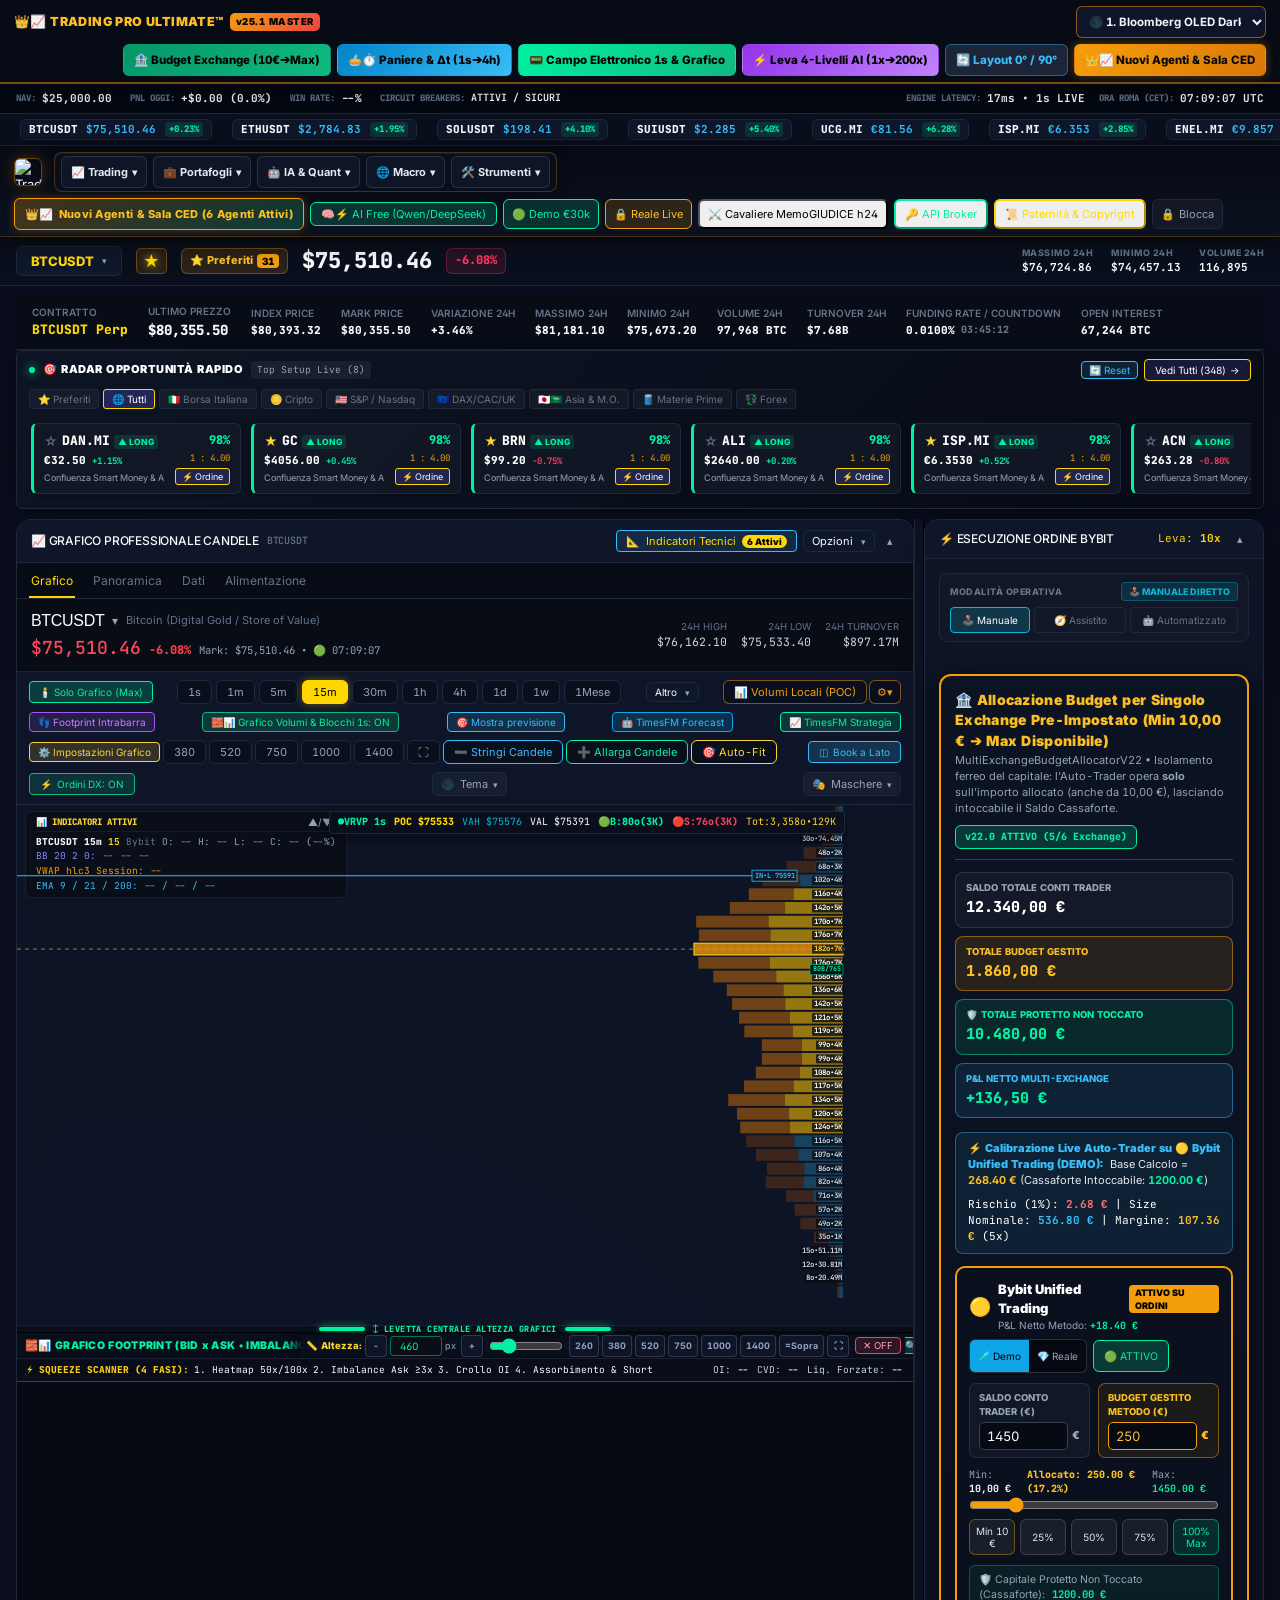
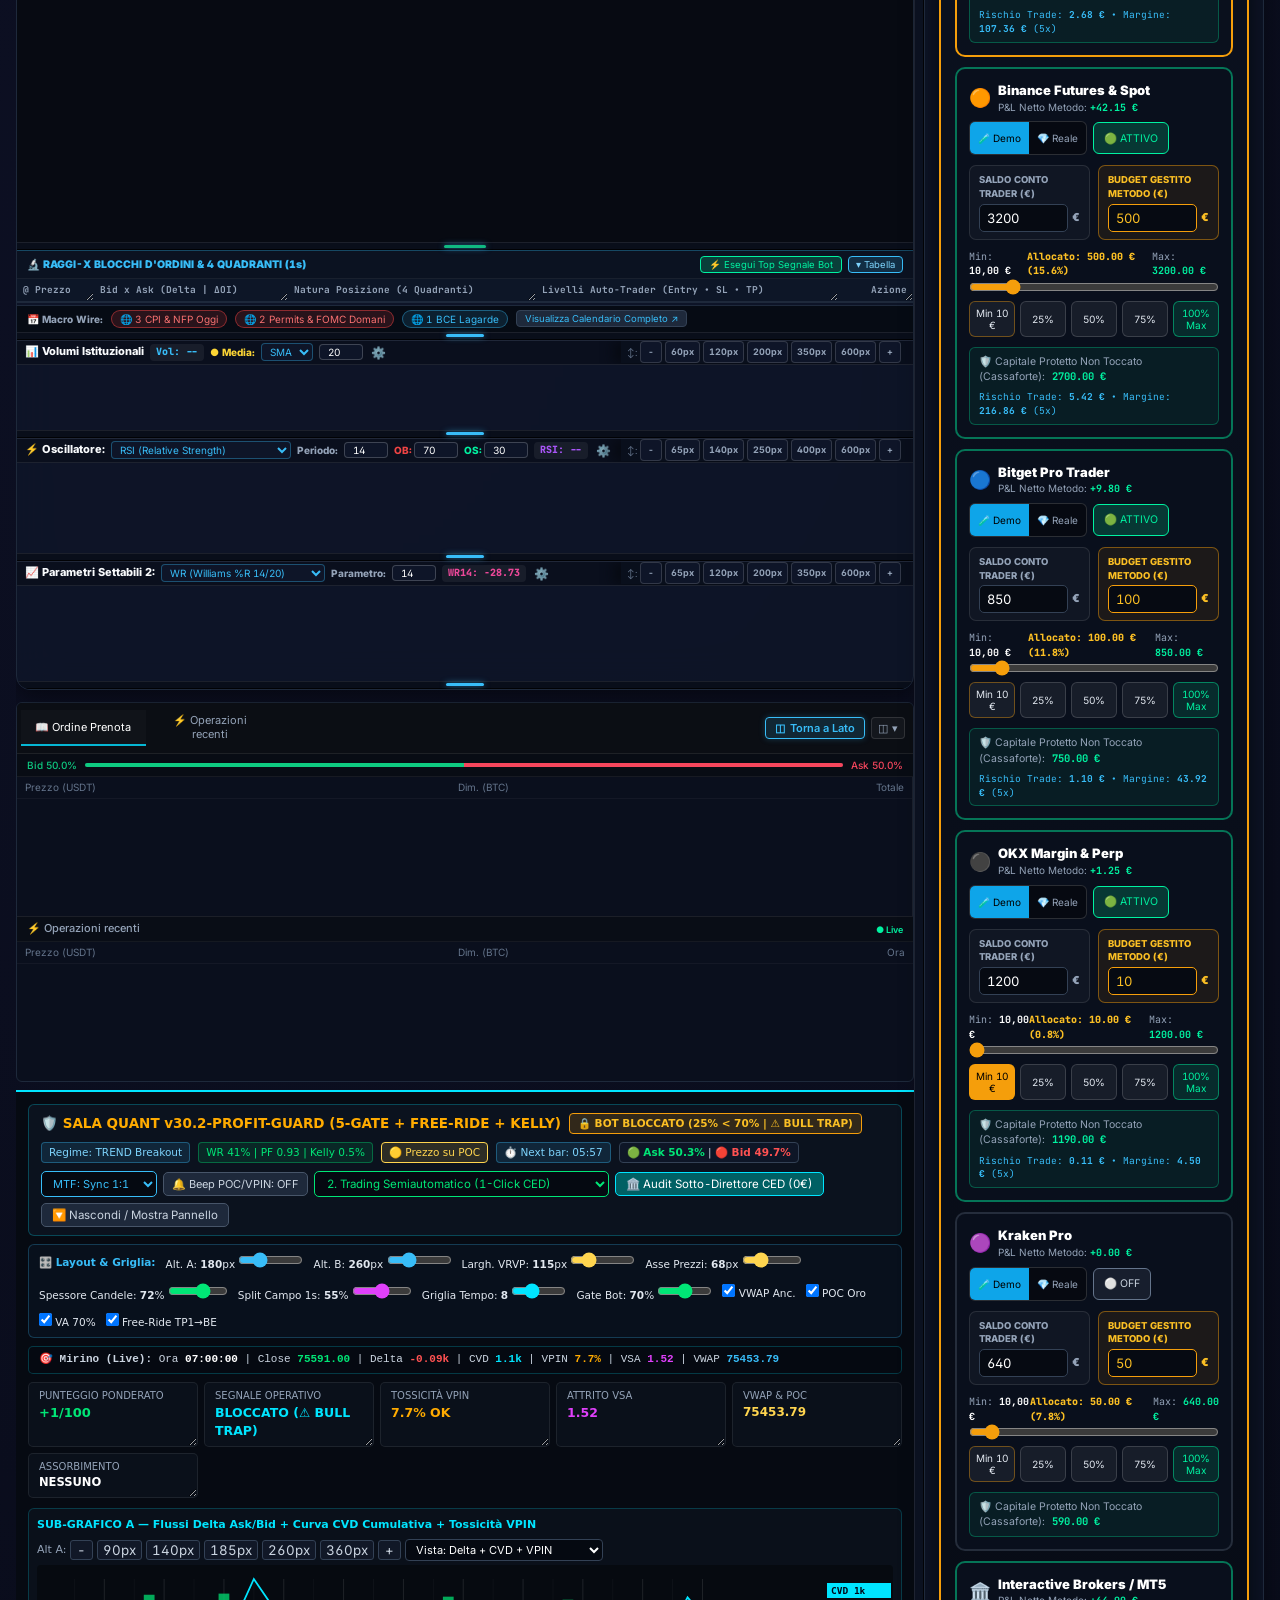
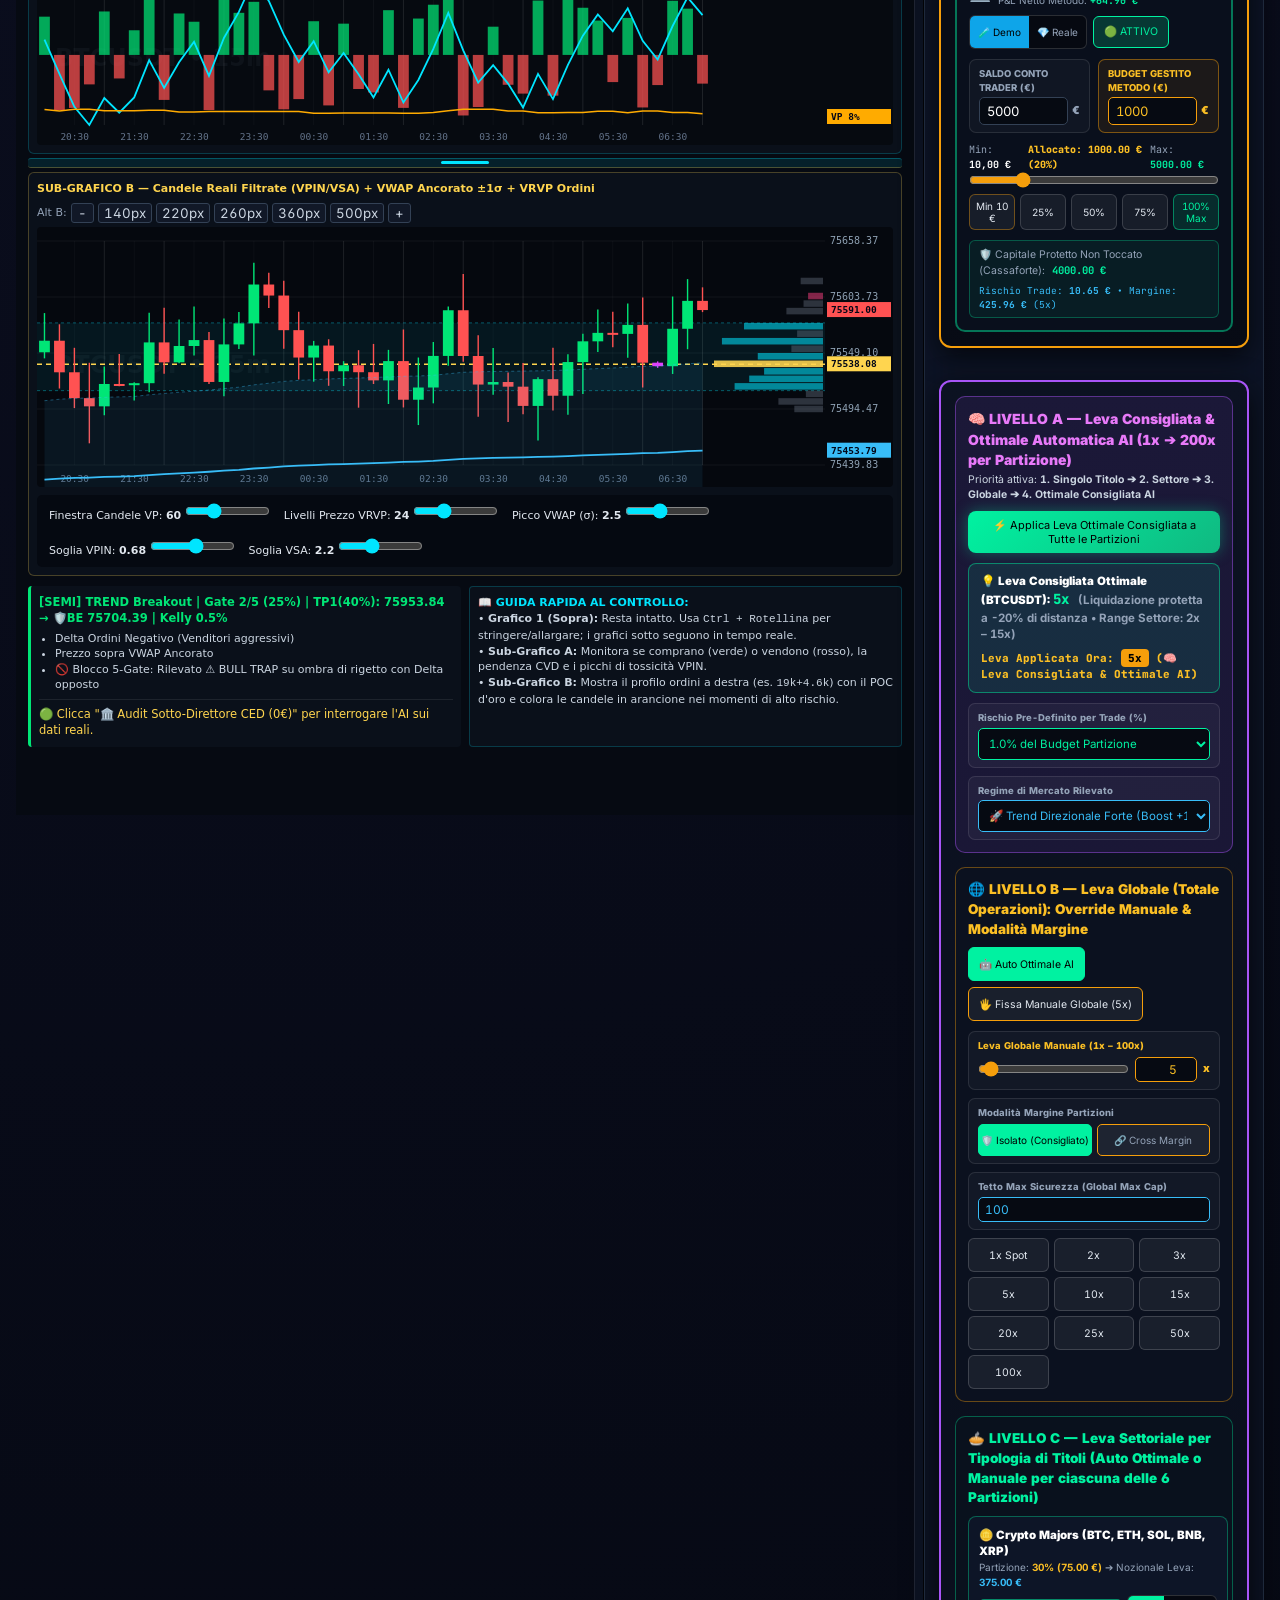
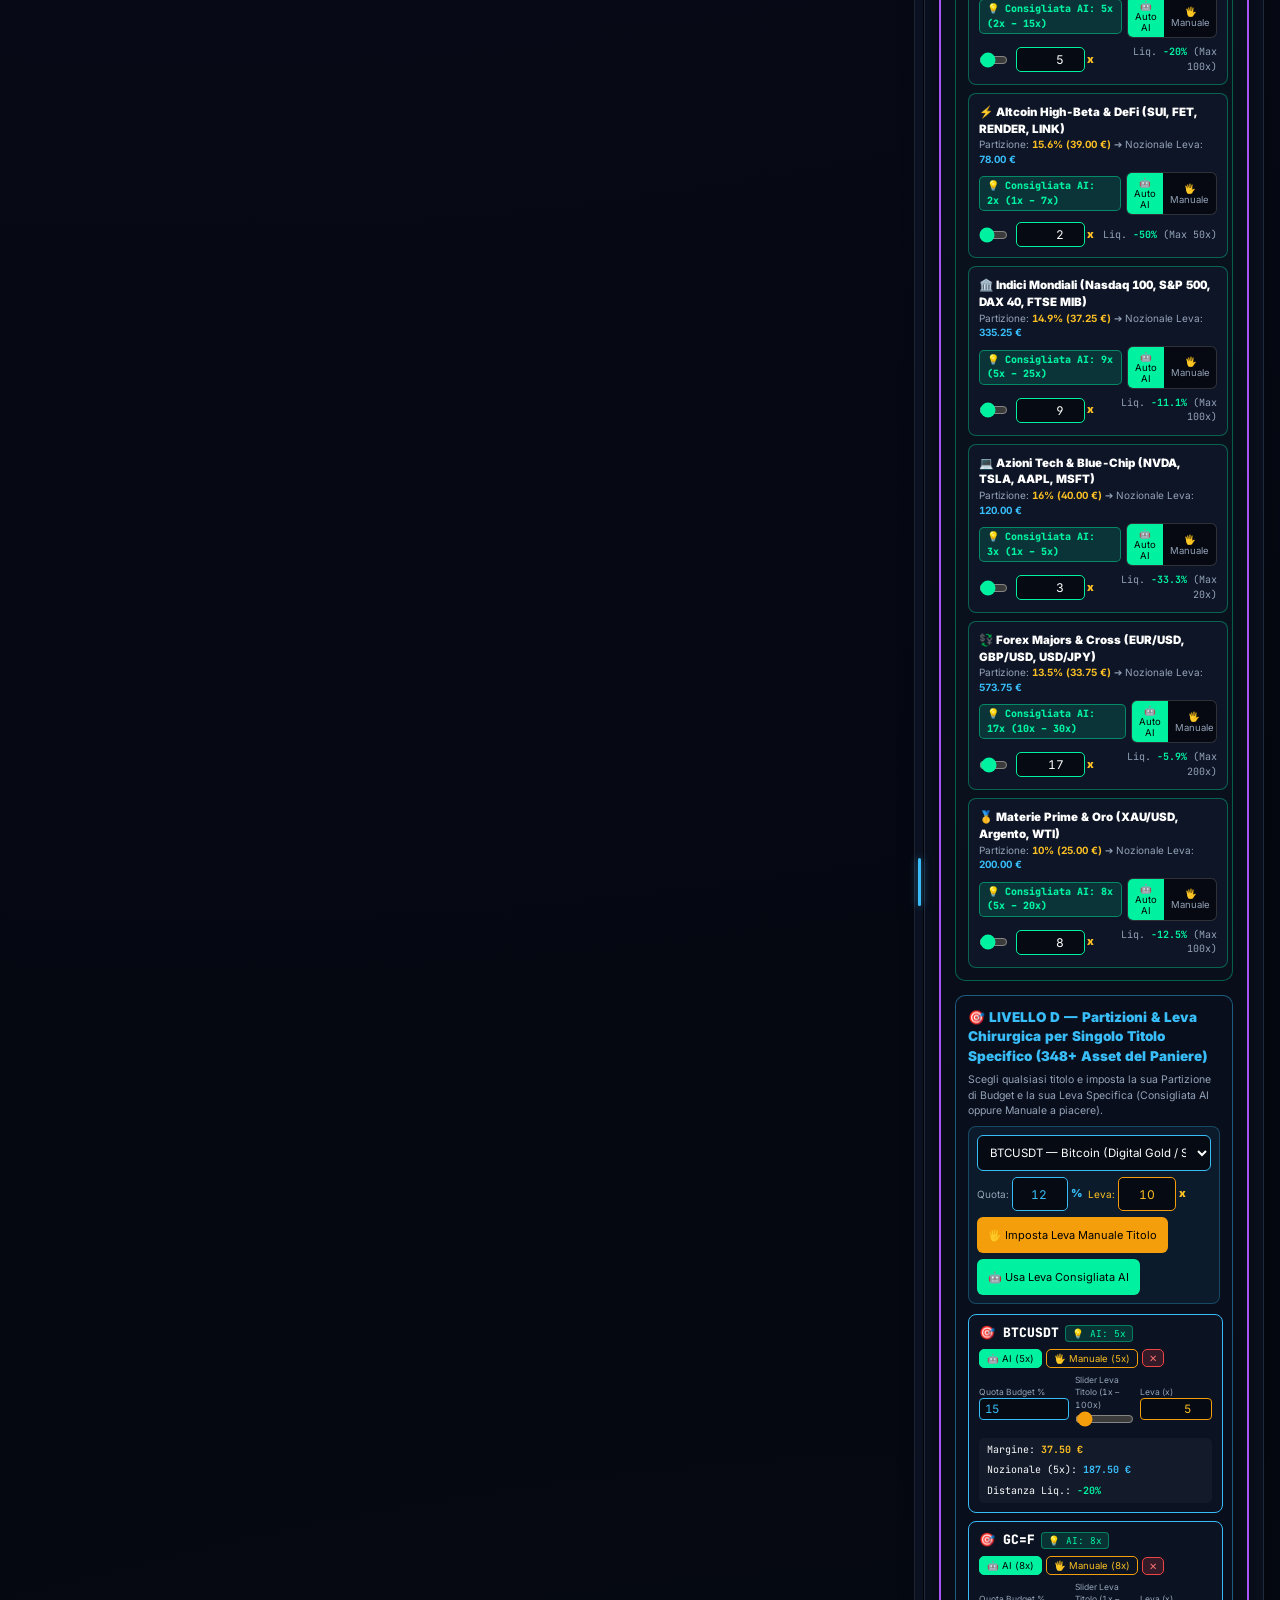
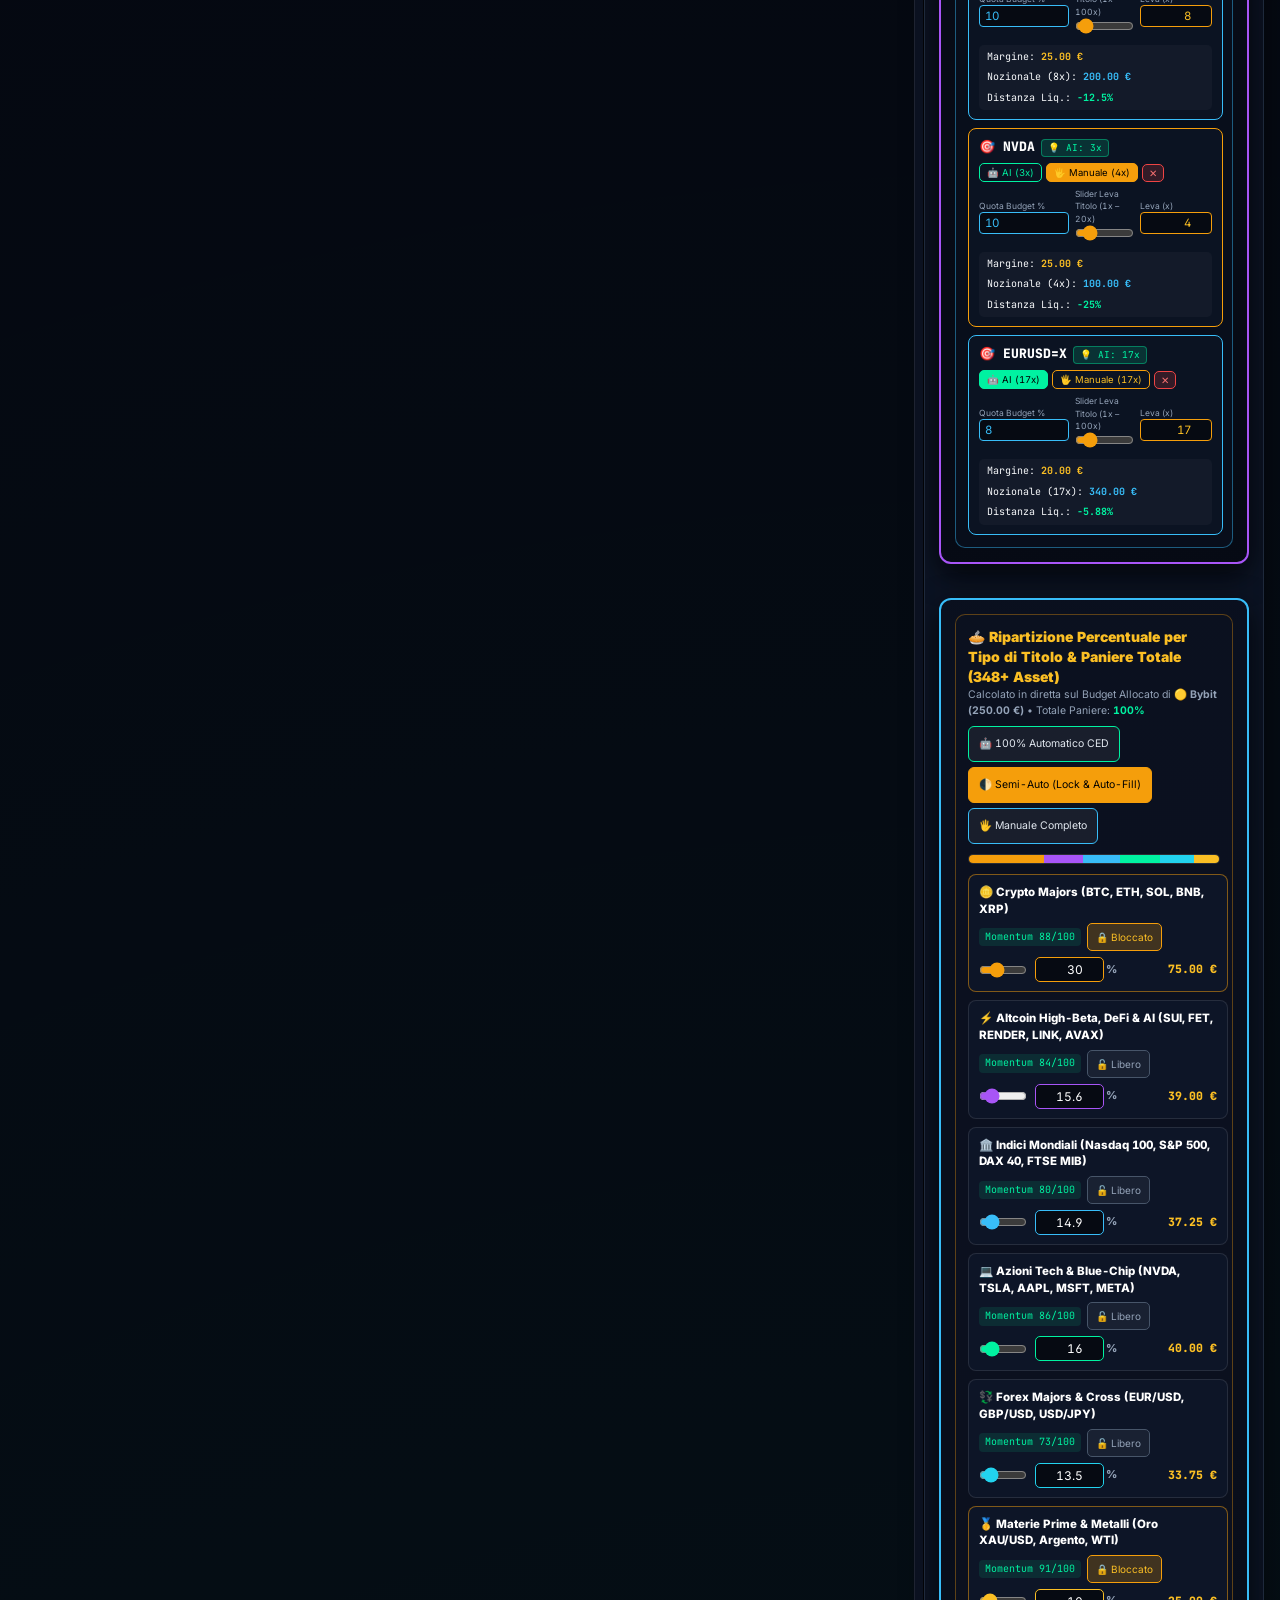
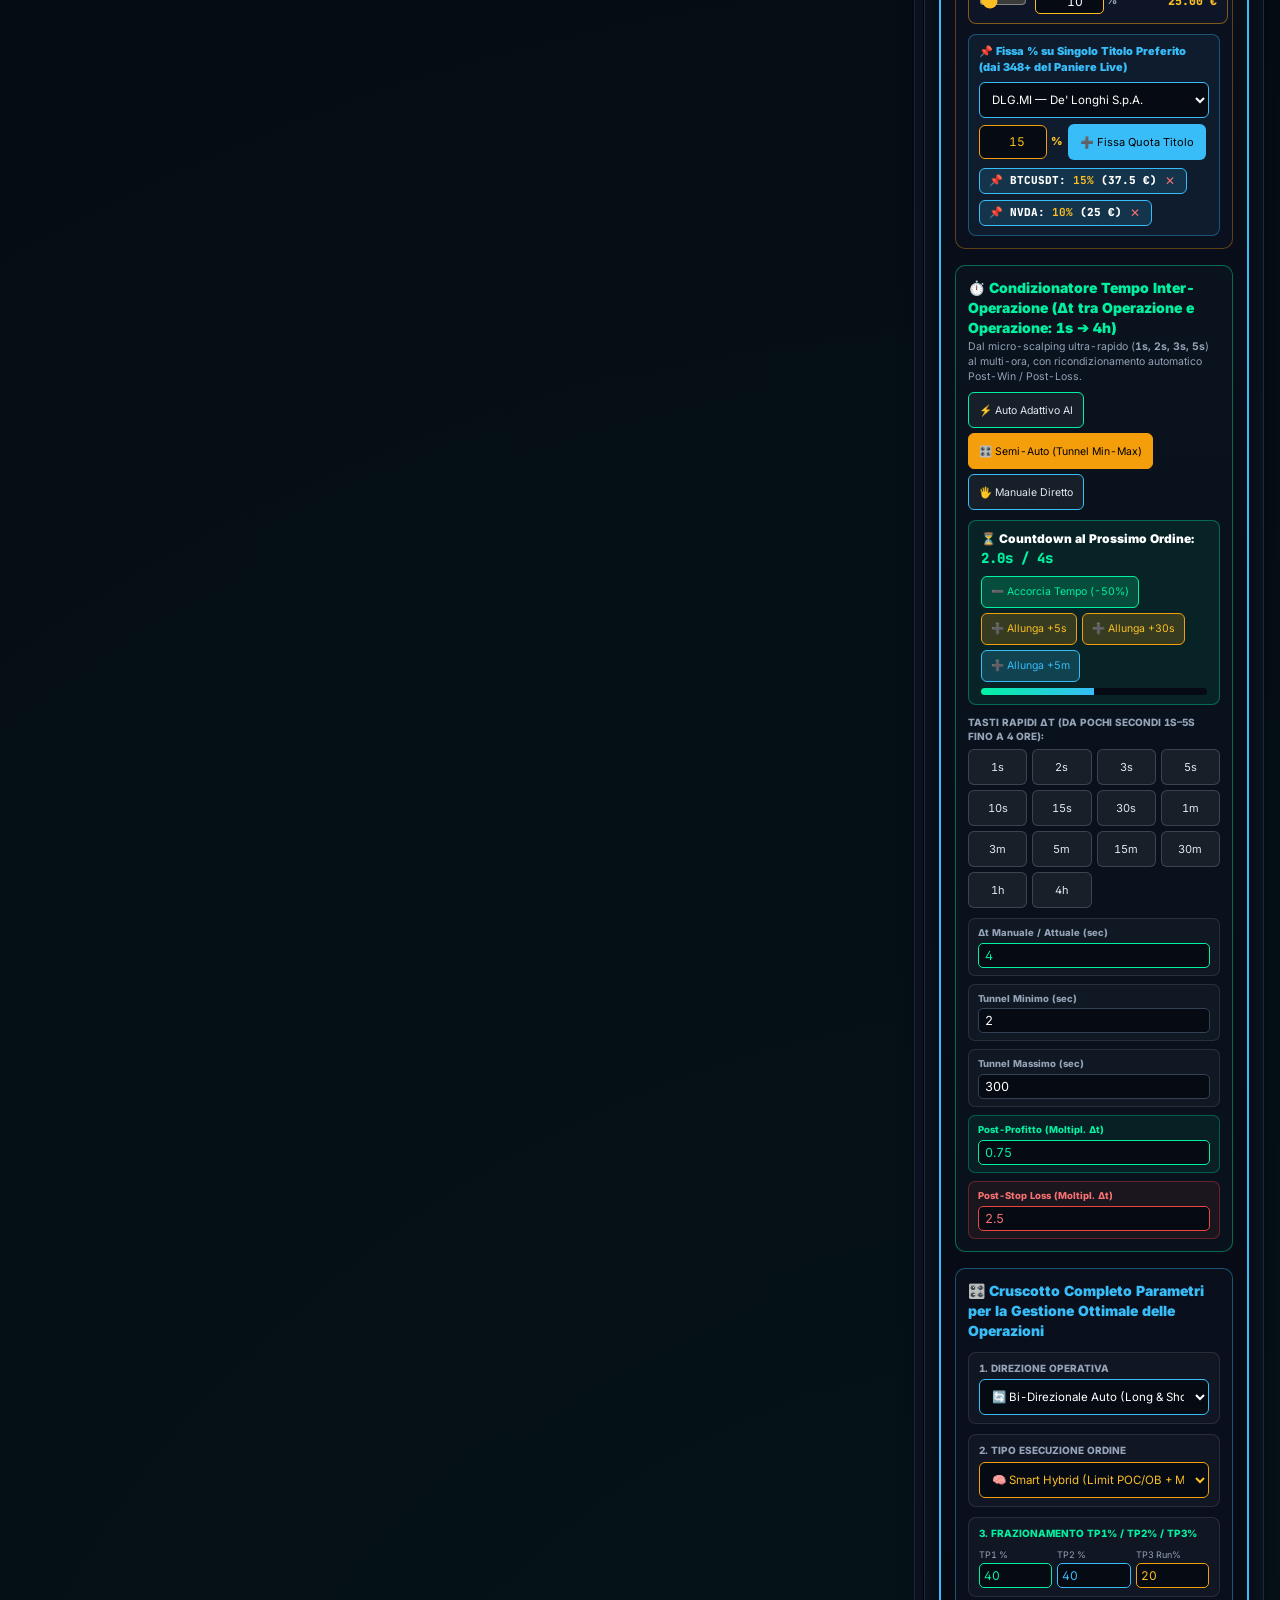
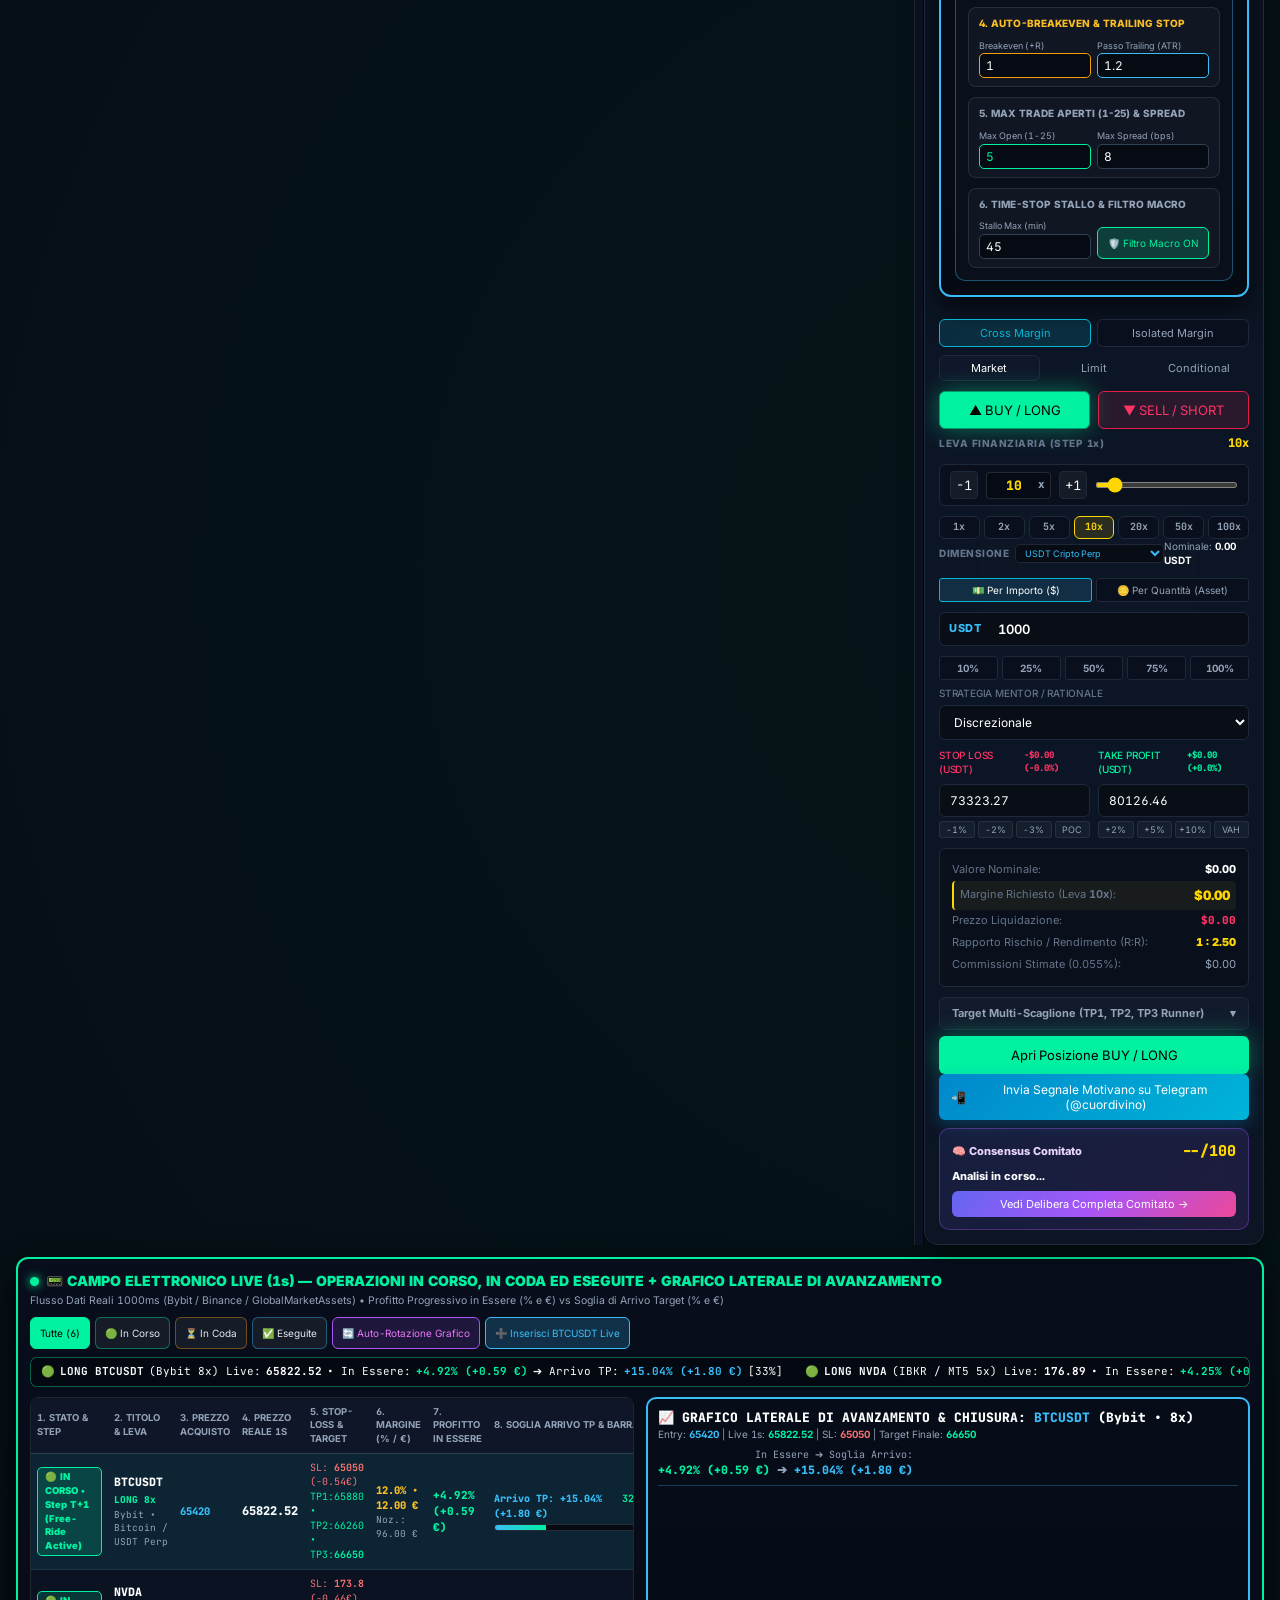
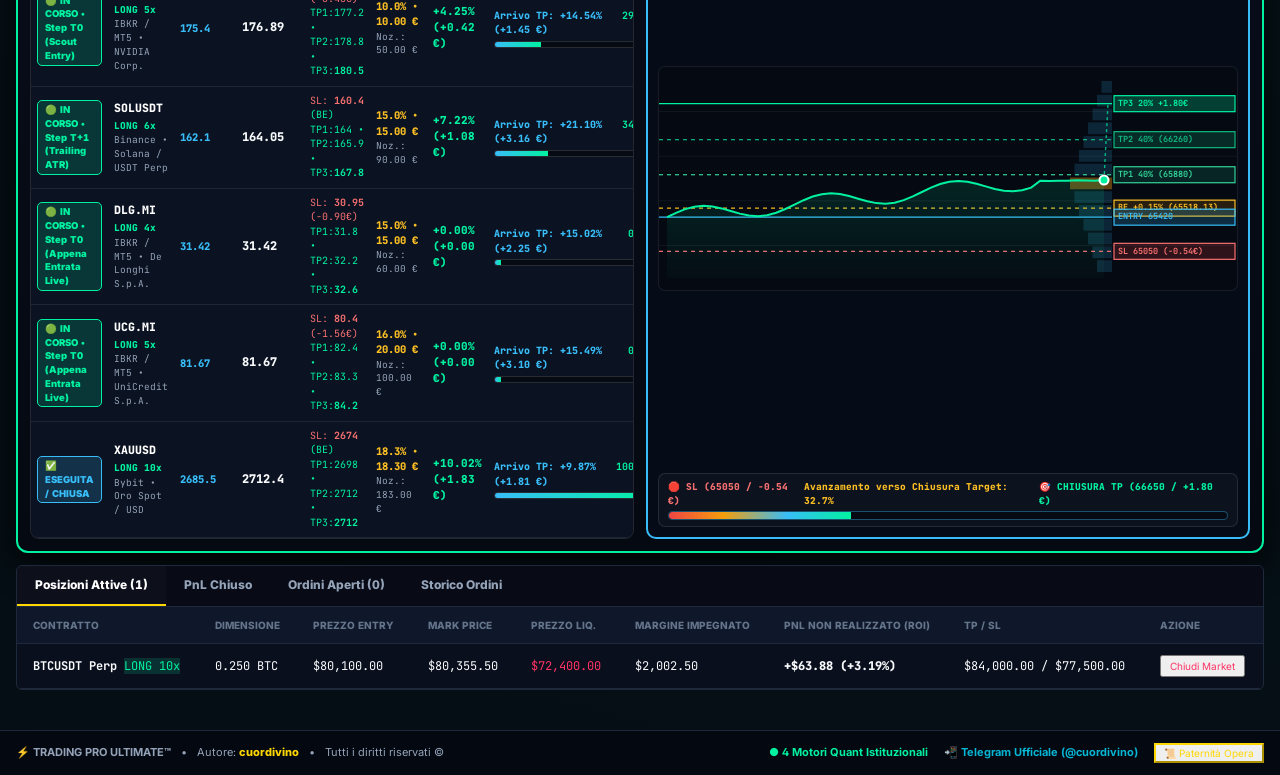
==== frontend/index.html @ 7738688a "v30.5-hyper-fluid: Zero DOM-polling, 420ms UI-First yield shield, 16ms symbol-switch detector, Inter" ====
﻿<!DOCTYPE html>
<html lang="it">
<head>
  <meta charset="UTF-8">
  <meta name="viewport" content="width=device-width, initial-scale=1.0, maximum-scale=1.0, user-scalable=no, viewport-fit=cover">
  <title>Trading Pro Ultimate™ × cuordivino</title>
  <link rel="icon" type="image/png" sizes="512x512" href="favicon.png?v=2">
  <link rel="shortcut icon" href="favicon.ico?v=2">
  <link rel="apple-touch-icon" sizes="180x180" href="apple-touch-icon.png?v=2">
  <link rel="stylesheet" href="css/motionsites-skin.css?v=2">

  <!-- OpenGraph & Social Preview (MotionSites Cinematic) -->
  <meta property="og:title" content="Trading Pro Ultimate™ × cuordivino | Market Quantum Co-Pilot">
  <meta property="og:description" content="Piattaforma di Trading Istituzionale e Suite Quantistica con Consenso Multi-Agente IA. © La_mEnte_arDente">
  <meta property="og:image" content="og-banner-tradingpro-ultimate.png?v=2">
  <meta property="og:type" content="website">
  
  <!-- PWA & Mobile Meta Tags -->
  <meta name="apple-mobile-web-app-capable" content="yes">
  <meta name="apple-mobile-web-app-status-bar-style" content="black-translucent">
  <meta name="theme-color" content="#07090e">
  <meta name="robots" content="noindex, nofollow, noarchive, nosnippet">
  <meta name="googlebot" content="noindex, nofollow, noarchive, nosnippet">
  <meta http-equiv="Cache-Control" content="no-cache, no-store, must-revalidate">
  <meta http-equiv="Pragma" content="no-cache">
  <meta http-equiv="Expires" content="0">
  
  <!-- SAFE APP VERSION & PASSIVE CACHE PURGER (CRASH-FREE FOR SAFARI & WINDOWS 10) -->
  <script>
    (function() {
      var CURR_VERSION = '25.2.0';
      try {
        var savedVer = localStorage.getItem('TPU_APP_VERSION');
        if (savedVer !== CURR_VERSION) {
          localStorage.setItem('TPU_APP_VERSION', CURR_VERSION);
          try { sessionStorage.clear(); } catch(e){}
        }
      } catch(e) {}

      window.addEventListener('load', function() {
        if ('serviceWorker' in navigator) {
          navigator.serviceWorker.getRegistrations().then(function(regs) {
            for (var i = 0; i < regs.length; i++) {
              regs[i].unregister().catch(function(){});
            }
          }).catch(function(){});
        }
        if ('caches' in window) {
          caches.keys().then(function(names) {
            for (var i = 0; i < names.length; i++) {
              caches.delete(names[i]).catch(function(){});
            }
          }).catch(function(){});
        }
      });
    })();
  </script>

  <!-- Google Fonts: Inter & JetBrains Mono -->
  <link rel="preconnect" href="https://fonts.googleapis.com">
  <link rel="preconnect" href="https://fonts.gstatic.com" crossorigin>
  <link href="https://fonts.googleapis.com/css2?family=Inter:wght@400;500;600;700;800;900&family=JetBrains+Mono:wght@400;600;700;800&display=swap" rel="stylesheet">
  
  <!-- Lightweight Charts Standalone CDN -->
  <script src="https://unpkg.com/lightweight-charts@4.1.3/dist/lightweight-charts.standalone.production.js"></script>
  
  <!-- Terminal Stylesheet -->
  <link rel="stylesheet" href="css/terminal.css?v=29.3-chartfix">
  <link rel="stylesheet" href="css/master-suite.css?v=4">

  <link rel="stylesheet" href="css/supreme-suite.css">
  <link rel="stylesheet" href="css/portfolio.css">
  <link rel="stylesheet" href="css/news_newspaper.css">
  <link rel="stylesheet" href="css/cavaliere_memo.css">
  <link rel="stylesheet" href="css/responsive_11_rules.css?v=29.3-chartfix">
  <link rel="stylesheet" href="css/charts_3d_depth.css">
  <link rel="stylesheet" href="css/ced_v18_suite.css?v=29.3-chartfix">
</head>
<body>
  <!-- TOP MONITOR CONTROL BAR v18.0 (12 MONITOR THEMES + ERGONOMIC TOUCH-FIRST + 0°/90° LAYOUT) -->
  <div id="cbMonitorControlBarV18">
    <div class="cb-bar-left">
      <span class="cb-badge-title">👑📈 TRADING PRO ULTIMATE™</span>
      <span class="cb-badge-version">v25.1 MASTER</span>
    </div>
    <div class="cb-bar-center">
      <select id="tpuThemeSelectV18" class="cb-theme-select" onchange="window.TPUCEDMaster && window.TPUCEDMaster.applyTheme(this.value)" title="Seleziona Colore Monitor">
        <option value="1-obsidian-oled">🌑 1. Bloomberg OLED Dark</option>
        <option value="2-autocad-navy">📊 2. TradingView Navy</option>
        <option value="3-archiproducts-ivory">🏛️ 3. Financial Ivory (Chiaro)</option>
        <option value="4-sunlight-cantiere">☀️ 4. Outdoor Sole Diretto</option>
        <option value="5-studio-sage">🌲 5. Bullish Emerald Dark</option>
        <option value="6-blackrender-titanium">🔥 6. Wall Street Titanium</option>
        <option value="7-blueprint-cyan">📘 7. Quant Cyan Desk</option>
        <option value="8-luxury-burgundy">🍷 8. Hedge Fund Burgundy & Gold</option>
        <option value="9-nordic-daylight">🧊 9. Institutional Daylight</option>
        <option value="10-matrix-terminal">🟢 10. Matrix Algo Terminal</option>
        <option value="11-cyber-neon">🟣 11. DeFi Cyber Neon</option>
        <option value="12-sepia-eyecare">📜 12. Il Sole Sepia (Riposo)</option>
      </select>
      <div class="cb-swatches-wrap">
        <button type="button" class="cb-swatch-btn active" data-theme="1-obsidian-oled" style="background:#060913; border-color:#f59e0b;" onclick="window.TPUCEDMaster && window.TPUCEDMaster.applyTheme('1-obsidian-oled')" title="Bloomberg OLED Dark">🌑</button>
        <button type="button" class="cb-swatch-btn" data-theme="2-autocad-navy" style="background:#071326; border-color:#00f5d4;" onclick="window.TPUCEDMaster && window.TPUCEDMaster.applyTheme('2-autocad-navy')" title="TradingView Navy">📊</button>
        <button type="button" class="cb-swatch-btn" data-theme="3-archiproducts-ivory" style="background:#f6f3ec; border-color:#b45309;" onclick="window.TPUCEDMaster && window.TPUCEDMaster.applyTheme('3-archiproducts-ivory')" title="Financial Ivory">🏛️</button>
        <button type="button" class="cb-swatch-btn" data-theme="4-sunlight-cantiere" style="background:#ffffff; border-color:#000000;" onclick="window.TPUCEDMaster && window.TPUCEDMaster.applyTheme('4-sunlight-cantiere')" title="Outdoor Sole Diretto">☀️</button>
        <button type="button" class="cb-swatch-btn" data-theme="5-studio-sage" style="background:#091917; border-color:#10b981;" onclick="window.TPUCEDMaster && window.TPUCEDMaster.applyTheme('5-studio-sage')" title="Bullish Emerald Dark">🌲</button>
        <button type="button" class="cb-swatch-btn" data-theme="6-blackrender-titanium" style="background:#121214; border-color:#ff6b00;" onclick="window.TPUCEDMaster && window.TPUCEDMaster.applyTheme('6-blackrender-titanium')" title="Wall Street Titanium">🔥</button>
        <button type="button" class="cb-swatch-btn" data-theme="7-blueprint-cyan" style="background:#002b49; border-color:#38bdf8;" onclick="window.TPUCEDMaster && window.TPUCEDMaster.applyTheme('7-blueprint-cyan')" title="Quant Cyan Desk">📘</button>
        <button type="button" class="cb-swatch-btn" data-theme="8-luxury-burgundy" style="background:#1a0910; border-color:#fcd34d;" onclick="window.TPUCEDMaster && window.TPUCEDMaster.applyTheme('8-luxury-burgundy')" title="Hedge Fund Burgundy">🍷</button>
        <button type="button" class="cb-swatch-btn" data-theme="9-nordic-daylight" style="background:#e2e8f0; border-color:#1d4ed8;" onclick="window.TPUCEDMaster && window.TPUCEDMaster.applyTheme('9-nordic-daylight')" title="Institutional Daylight">🧊</button>
        <button type="button" class="cb-swatch-btn" data-theme="10-matrix-terminal" style="background:#020b05; border-color:#22c55e;" onclick="window.TPUCEDMaster && window.TPUCEDMaster.applyTheme('10-matrix-terminal')" title="Matrix Algo Terminal">🟢</button>
        <button type="button" class="cb-swatch-btn" data-theme="11-cyber-neon" style="background:#0d051a; border-color:#e879f9;" onclick="window.TPUCEDMaster && window.TPUCEDMaster.applyTheme('11-cyber-neon')" title="DeFi Cyber Neon">🟣</button>
        <button type="button" class="cb-swatch-btn" data-theme="12-sepia-eyecare" style="background:#f3ead6; border-color:#9a3412;" onclick="window.TPUCEDMaster && window.TPUCEDMaster.applyTheme('12-sepia-eyecare')" title="Il Sole Sepia">📜</button>
      </div>
    </div>
    <div class="cb-bar-right">
      <button type="button" class="cb-btn" style="background:linear-gradient(135deg,#059669,#10b981); color:#000; font-weight:900; border:1px solid #34d399;" onclick="window.MultiExchangeAllocator && window.MultiExchangeAllocator.openModal()" title="Allocazione Budget per Singolo Exchange Pre-Impostato (Min 10,00 € ➔ Max Disponibile)">
        🏦 Budget Exchange (10€➔Max)
      </button>
      <button type="button" class="cb-btn" style="background:linear-gradient(135deg,#0284c7,#38bdf8); color:#000; font-weight:900; border:1px solid #7dd3fc;" onclick="window.BasketTimingEngineV23 && window.BasketTimingEngineV23.openModal()" title="Ripartizione % Paniere 348+ Titoli & Condizionatore Tempo Inter-Operazione (1s➔4h)">
        🥧⏱️ Paniere &amp; Δt (1s➔4h)
      </button>
      <button type="button" class="cb-btn" style="background:linear-gradient(135deg,#00f2a1,#10b981); color:#000; font-weight:900; border:1px solid #34d399;" onclick="window.RealTimeLedgerV25 && window.RealTimeLedgerV25.openModal()" title="Campo Elettronico 1s (In Corso, In Coda, Eseguite) + Grafico Laterale di Avanzamento">
        📟 Campo Elettronico 1s &amp; Grafico
      </button>
      <button type="button" class="cb-btn" style="background:linear-gradient(135deg,#9333ea,#c084fc); color:#000; font-weight:900; border:1px solid #e879f9;" onclick="window.LeverageMatrixV24 && window.LeverageMatrixV24.openModal()" title="Matrice Gerarchica Leva a 4 Livelli (Ottimale AI / Globale / Settoriale / Singolo Titolo)">
        ⚡ Leva 4-Livelli AI (1x➔200x)
      </button>
      <button type="button" id="btnLayoutToggleV18" class="cb-btn cb-btn-layout" onclick="window.TPUCEDMaster && window.TPUCEDMaster.toggleOrientationLayout()" title="Cambia layout 0° Dritto / 90° Split-Screen">
        🔄 Layout 0° / 90°
      </button>
      <button type="button" class="cb-btn cb-btn-ced" onclick="switchMainTab('tab-ced-command-room')" title="Apri Sala Comando CED e 6 Agenti">
        👑📈 Nuovi Agenti & Sala CED
      </button>
    </div>
  </div>


  <!-- GATEKEEPER SECURITY OVERLAY (PROTEZIONE ACCESSO CON PASSWORD) -->
  <div id="terminal-gatekeeper" class="gatekeeper-overlay" style="display:none !important;">
    <div class="gatekeeper-card">
      <div id="gk-institutional-logo" style="text-align:center; margin-bottom:18px;">
        <img src="assets/tradingpro_institutional_logo.jpg" alt="Trading Pro Ultimate Institutional Logo" style="width:100%; max-width:280px; border-radius:10px; border:1px solid rgba(245,158,11,0.35); box-shadow:0 8px 24px rgba(0,0,0,0.6), 0 0 20px rgba(245,158,11,0.25);">
      </div>
      <div class="gatekeeper-shield-icon">
        <div class="shield-halo"></div>
        <span>🔒</span>
      </div>

      <div class="gatekeeper-brand">
        <div class="gk-title">TRADING PRO <span class="accent-pro">ULTIMATE™</span></div>
        <div class="gk-author">© by cuordivino — Accesso Riservato</div>
      </div>

      <div class="gk-badge">TERMINALE AD ACCESSO PROTETTO</div>

      <p class="gk-desc">
        Questa piattaforma contiene algoritmi quantitativi proprietari, motori di trading e comitati decisionali riservati. Inserisci la password di autorizzazione fornita dall'amministratore per accedere.
      </p>

      <div class="gk-form">
        <div class="gk-input-wrapper">
          <input type="password" id="gatekeeper-pwd" class="gk-input" placeholder="Inserisci Password di Accesso..." autofocus onkeydown="if(event.key==='Enter') verifyTerminalPassword()">
          <button type="button" class="gk-eye-btn" onclick="toggleGatekeeperPwdVisibility()" title="Mostra/Nascondi Password">👁️</button>
        </div>

        <div class="gk-remember-row">
          <label class="gk-checkbox-label">
            <input type="checkbox" id="gk-remember-device" checked>
            <span>Ricorda questo dispositivo (7 giorni)</span>
          </label>
        </div>

        <div id="gk-error-msg" class="gk-error-banner" style="display:none;">
          ⚠️ Accesso Negato: Password non valida o non autorizzata.
        </div>

        <button type="button" class="gk-submit-btn" onclick="verifyTerminalPassword()">
          <span>Sblocca Terminale Quantitativo</span>
          <span>→</span>
        </button>

        <div class="gk-footer-note">
          Richiesta credenziali: Contattare <b>@cuordivino</b> su Telegram
        </div>
      </div>
    </div>
  </div>

  <!-- TOP INSTITUTIONAL TELEMETRY BAR -->
  <div class="top-telemetry-bar">
    <div class="telemetry-left">
      <div class="tele-metric">
        <span class="lbl">NAV:</span>
        <span class="val" id="tele-nav-val">$25,000.00</span>
      </div>
      <div class="tele-metric">
        <span class="lbl">PnL Oggi:</span>
        <span class="val text-green" id="tele-pnl-val">+$0.00 (0.0%)</span>
      </div>
      <div class="tele-metric">
        <span class="lbl">Win Rate:</span>
        <span class="val text-accent" id="tele-winrate-val">--%</span>
      </div>
      <div class="tele-metric">
        <span class="lbl">Circuit Breakers:</span>
        <span class="val text-green" style="font-size:10px">ATTIVI / SICURI</span>
      </div>
    </div>

    <div class="telemetry-right" style="display:flex; align-items:center; gap:14px;">
      <div class="tele-metric">
        <span class="lbl">Engine Latency:</span>
        <span class="val text-green" id="tele-latency-val">24ms</span>
      </div>
      <div class="tele-metric">
        <span class="lbl">Ora Roma (CET):</span>
        <span class="val text-green" id="tele-clock-val" style="font-weight:700">--:--:--</span>
      </div>
    </div>
  </div>

  <!-- TICKER MARQUEE TAPE -->
  <div class="ticker-tape-wrapper">
    <div class="ticker-tape-track" id="ticker-tape-container">
      <!-- Injected via app.js -->
    </div>
  </div>

  <!-- NAVIGATION HEADER -->
  <header class="terminal-header">
    <div class="brand-box" onclick="switchMainTab('tab-terminal')">
      <img src="assets/tradingpro_institutional_logo.jpg" alt="Trading Pro Ultimate Logo" class="institutional-site-logo">
      <div class="brand-text-wrap">
        <div class="brand-title">
          <span>⚡ TRADING<span class="accent-pro">PRO</span> ULTIMATE™</span>
          <span class="brand-author-badge">© by cuordivino</span>
        </div>
        <div class="brand-subtitle">
          TUTTI I DIRITTI RISERVATI • QUANT INSTITUTIONAL TERMINAL
        </div>
      </div>
    </div>

    <!-- CATEGORIZED CHAPTERS DROPDOWN NAVIGATION ("MENU A TENDINE DEI CAPITOLI") -->
    <nav class="chapters-nav-desktop">
      <!-- 1. Trading & Terminale -->
      <div class="chapter-dropdown">
        <button class="chapter-dropdown-btn" type="button">
          <span>📈 Trading</span>
          <span class="chevron">▾</span>
        </button>
        <div class="chapter-dropdown-menu">
          <button class="chapter-dropdown-item active" onclick="switchMainTab('tab-terminal')">📈 Terminale Principale &amp; Candele</button>
          <button class="chapter-dropdown-item" onclick="switchMainTab('tab-sizer')">📐 Position Sizer &amp; Calcolatore Rischio</button>
          <button class="chapter-dropdown-item" onclick="if(window.ApiManager) ApiManager.openModal()">🔑 Connettori API Broker (Fineco/IBKR/Bybit)</button>
        </div>
      </div>

      <!-- 2. Portafoglio & Conti -->
      <div class="chapter-dropdown">
        <button class="chapter-dropdown-btn" type="button" style="border-color:rgba(0,242,161,0.4); color:#00f2a1;">
          <span>💼 Portafogli</span>
          <span class="chevron">▾</span>
        </button>
        <div class="chapter-dropdown-menu">
          <button class="chapter-dropdown-item" onclick="switchMainTab('tab-portfolio-manager'); if(window.PortfolioEngine) PortfolioEngine.renderPortfolioSector();">💼 Gestione Portafoglio (Demo €30k &amp; Reale)</button>
          <button class="chapter-dropdown-item" onclick="switchMainTab('tab-model-portfolios')">📊 Portafogli Modello &amp; Gestiti (IA)</button>
          <button class="chapter-dropdown-item" onclick="if(window.PortfolioEngine) PortfolioEngine.openPortfolioSector('demo')">🟢 Conto Demo Istituzionale €30,000</button>
          <button class="chapter-dropdown-item" onclick="if(window.PortfolioEngine) PortfolioEngine.openPortfolioSector('live')">🔒 Conto Reale Multi-Broker Live</button>
        </div>
      </div>

      <!-- 3. Intelligenza Artificiale & Quant -->
      <div class="chapter-dropdown">
        <button class="chapter-dropdown-btn" type="button" style="border-color:rgba(245,158,11,0.4); color:#fbbf24;">
          <span>🤖 IA &amp; Quant</span>
          <span class="chevron">▾</span>
        </button>
        <div class="chapter-dropdown-menu">
          <button class="chapter-dropdown-item" onclick="if(window.CavaliereMemoEngine) CavaliereMemoEngine.openModal();" style="color:#fbbf24; font-weight:800;">⚔️ Cavaliere Memo (Giudice Attivo h24)</button>
          <button class="chapter-dropdown-item" onclick="switchMainTab('tab-marketing-erp')" style="color:#fbbf24; font-weight:800;">📈 Apex-CEO IA &amp; Marketing ERP</button>
          <button class="chapter-dropdown-item" onclick="switchMainTab('tab-supreme-suite')">🤖 Supreme Suite &amp; 5 Agenti Autonomi</button>
          <button class="chapter-dropdown-item" onclick="if(window.TimesFMEngine) TimesFMEngine.openStrategyModal()">⚡ Google TimesFM Forecast &amp; Strategia</button>
          <button class="chapter-dropdown-item" onclick="switchMainTab('tab-casario-quant')">⚡ Suite Quantaste Casario Completa</button>
          <button class="chapter-dropdown-item" onclick="switchMainTab('tab-quant')">🤖 4 Motori Quant Istituzionali</button>
        </div>
      </div>

      <!-- 4. Macro Intelligence & Screener -->
      <div class="chapter-dropdown">
        <button class="chapter-dropdown-btn" type="button" style="border-color:rgba(56,189,248,0.4); color:#38bdf8;">
          <span>🌐 Macro</span>
          <span class="chevron">▾</span>
        </button>
        <div class="chapter-dropdown-menu">
          <button class="chapter-dropdown-item" onclick="switchMainTab('tab-macro-radar')">🌐 Panoramica Macro &amp; Radar Screener</button>
          <button class="chapter-dropdown-item" onclick="switchMainTab('tab-scanner')">🎯 Radar Opportunità Rapido</button>
          <button class="chapter-dropdown-item" onclick="switchMainTab('tab-consensus')">🧠 Comitato Investitori IA</button>
          <button class="chapter-dropdown-item" onclick="switchMainTab('tab-rotation')">🔄 Rotazione Settoriale</button>
          <button class="chapter-dropdown-item" onclick="switchMainTab('tab-optimal')">🎯 Posizioni Ottimali &amp; Auto-Pilot</button>
        </div>
      </div>

      <!-- 5. Strumenti & Registri -->
      <div class="chapter-dropdown">
        <button class="chapter-dropdown-btn" type="button">
          <span>🛠️ Strumenti</span>
          <span class="chevron">▾</span>
        </button>
        <div class="chapter-dropdown-menu">
          <button class="chapter-dropdown-item" onclick="switchMainTab('tab-hub')">📚 Hub 63 Skills Quant</button>
          <button class="chapter-dropdown-item" onclick="switchMainTab('tab-journal')">📓 Diario di Trading &amp; Journal</button>
          <button class="chapter-dropdown-item" onclick="switchMainTab('tab-alerts')">🔔 Allarmi Istituzionali</button>
          <button class="chapter-dropdown-item" onclick="switchMainTab('tab-chat')">💬 Chat Grandi Maestri</button>
          <button class="chapter-dropdown-item" onclick="openCopyrightModal()">📜 Paternità, Copyright &amp; Marchi</button>
          <button class="chapter-dropdown-item" onclick="switchMainTab('tab-settings')">⚙️ Impostazioni Terminale</button>
        </div>
      </div>
    </nav>

    <!-- MAIN NAV TABS -->
    <nav class="nav-tabs-container">
      <button class="tab-nav-btn active" data-tab="tab-terminal" onclick="switchMainTab('tab-terminal', this)">
        <span>📈</span> Terminale
      </button>
      <button class="tab-nav-btn ai-glow highlight-portfolio-nav" data-tab="tab-portfolio-manager" onclick="switchMainTab('tab-portfolio-manager', this); if(window.PortfolioEngine) PortfolioEngine.renderPortfolioSector();" style="border-color:#00f2a1; color:#00f2a1; font-weight:800; background:rgba(0, 242, 161, 0.15); box-shadow:0 0 14px rgba(0, 242, 161, 0.4);">
        <span>💼</span> Gestione Portafoglio (Demo & Reale)
      </button>
      <button class="tab-nav-btn ai-glow highlight-portfolio-nav" data-tab="tab-supreme-suite" onclick="switchMainTab('tab-supreme-suite', this)" style="border-color:#f59e0b; color:#fbbf24; font-weight:800; background:rgba(245, 158, 11, 0.14); box-shadow:0 0 12px rgba(245, 158, 11, 0.35);">
        <span>🤖</span> Supreme Suite & 5 Agenti IA
      </button>
            <button class="tab-nav-btn ai-glow highlight-portfolio-nav" data-tab="tab-market-quantum" onclick="switchMainTab('tab-market-quantum', this); if(window.MarketQuantumEngine) MarketQuantumEngine.renderCockpit();" style="border-color:#06b6d4; color:#06b6d4; font-weight:800; background:rgba(6, 182, 212, 0.12); box-shadow:0 0 12px rgba(6, 182, 212, 0.35);">
        <span>⚡</span> Market Quantum Co-Pilot
      </button>
<button class="tab-nav-btn ai-glow highlight-portfolio-nav" data-tab="tab-model-portfolios" onclick="switchMainTab('tab-model-portfolios', this)" style="border-color:#38bdf8; color:#38bdf8; font-weight:800; background:rgba(56, 189, 248, 0.12); box-shadow:0 0 12px rgba(56, 189, 248, 0.35);">
        <span>💼</span> Portafogli Gestiti & Modello (IA)
      </button>
      <button class="tab-nav-btn ai-glow" data-tab="tab-macro-radar" onclick="switchMainTab('tab-macro-radar', this)" style="border-color:#00f2a1; color:#00f2a1; font-weight:800;">
        <span>🌐</span> Panoramica Macro & Radar
      </button>
      <button class="tab-nav-btn ai-glow" data-tab="tab-scanner" onclick="switchMainTab('tab-scanner', this); if(window.OpportunityScanner) OpportunityScanner.renderScannerTab();">
        <span>🎯</span> Radar Opportunità
      </button>
      <button class="tab-nav-btn ai-glow" data-tab="tab-consensus" onclick="switchMainTab('tab-consensus', this)">
        <span>🧠</span> Comitato Investitori
      </button>
      <button class="tab-nav-btn ai-glow" data-tab="tab-casario-quant" onclick="switchMainTab('tab-casario-quant', this); if(window.CasarioQuantEngine) CasarioQuantEngine.renderUI();">
        <span>⚡</span> Suite Quantaste Completa
      </button>
      <button class="tab-nav-btn" data-tab="tab-quant" onclick="switchMainTab('tab-quant', this); if(window.QuantEngines) QuantEngines.renderQuantEnginesTab();">
        <span>🤖</span> Motori Quant (4)
      </button>
      <button class="tab-nav-btn ai-glow" data-tab="tab-rotation" onclick="switchMainTab('tab-rotation', this); if(window.SectorRotation) SectorRotation.renderSectorRotationTab();">
        <span>🌐</span> Rotazione Settoriale
      </button>
      <button class="tab-nav-btn ai-glow" data-tab="tab-optimal" onclick="switchMainTab('tab-optimal', this); if(window.OptimalEngine) OptimalEngine.renderOptimalUI();">
        <span>🎯</span> Posizioni Ottimali & Auto-Pilot
      </button>
      <button class="tab-nav-btn" data-tab="tab-chat" onclick="switchMainTab('tab-chat', this)">
        <span>💬</span> Chat Grandi Maestri
      </button>
      <button class="tab-nav-btn" data-tab="tab-hub" onclick="switchMainTab('tab-hub', this)">
        <span>📚</span> Hub 63 Skills
      </button>
      <button class="tab-nav-btn" data-tab="tab-sizer" onclick="switchMainTab('tab-sizer', this)">
        <span>📐</span> Position Sizer
      </button>
      <button class="tab-nav-btn" data-tab="tab-journal" onclick="switchMainTab('tab-journal', this)">
        <span>📓</span> Diario Trading
      </button>
      <button class="tab-nav-btn" data-tab="tab-alerts" onclick="switchMainTab('tab-alerts', this)">
        <span>🔔</span> Allarmi
      </button>
      <button class="tab-nav-btn" data-tab="tab-settings" onclick="switchMainTab('tab-settings', this)">
        <span>⚙️</span> Impostazioni
      </button>
    </nav>

    <!-- RIGHT STATUS ACTIONS -->
    <div class="header-right-actions">
      <button id="btn-top-ced-v18" class="btn-ced-glow" type="button" onclick="switchMainTab('tab-ced-command-room')" title="Apri Sala Comando Sotto-Direttore CED & 6 Agenti Quantitativi">
        <span>👑📈</span> <span>Nuovi Agenti & Sala CED (6 Agenti Attivi)</span>
      </button>
      <button id="btn-top-free-llm-v285" type="button" onclick="if(window.FreeLLMRouterV285) FreeLLMRouterV285.openModal()" title="Configura API Key gratuita OpenRouter (DeepSeek R1/V3 + Qwen 32B :free)" style="padding:4px 10px; font-size:11px; border-radius:6px; font-weight:900; cursor:pointer; background:rgba(0,242,161,0.16); border:1px solid #00f2a1; color:#00f2a1;">🧠⚡ AI Free (Qwen/DeepSeek)</button>
      <button id="tab-demo-btn" class="account-tab active-demo" onclick="if(window.PortfolioEngine) PortfolioEngine.openPortfolioSector('demo'); if(window.TPUSupremeAccounts) TPUSupremeAccounts.switchMode('demo');" title="Conto Demo Istituzionale €30,000" style="padding:4px 10px; font-size:11px; border-radius:6px; font-weight:800; cursor:pointer; background:rgba(0,242,161,0.15); border:1px solid #00f2a1; color:#00f2a1;">🟢 Demo €30k</button>
      <button id="tab-live-btn" class="account-tab" onclick="if(window.PortfolioEngine) PortfolioEngine.openPortfolioSector('live'); if(window.TPUSupremeAccounts) TPUSupremeAccounts.switchMode('live');" title="Conto Reale Multi-Broker API" style="padding:4px 10px; font-size:11px; border-radius:6px; font-weight:800; cursor:pointer; background:rgba(245,158,11,0.15); border:1px solid #f59e0b; color:#fbbf24;">🔒 Reale Live</button>
      <button id="tab-cavaliere-memo-btn" class="cavaliere-memo-hud-btn" onclick="if(window.CavaliereMemoEngine) CavaliereMemoEngine.openModal();" title="Tribunale di Certificazione — Il Cavaliere Memo Giudice Attivo 24/7">
        <span>⚔️ Cavaliere Memo</span>
        <span class="cm-badge-hud">GIUDICE h24</span>
      </button>
      <button class="btn btn-secondary" style="font-size:11px; padding:4px 10px; border-color:#00f2a1; color:#00f2a1; cursor:pointer;" onclick="if(window.ApiManager) ApiManager.openModal()" title="Gestione Connessione API Broker (OKX, Bybit, Kraken, Telegram)">
        🔑 API Broker
      </button>
      <button class="btn btn-secondary" style="font-size:11px; padding:4px 10px; border-color:var(--accent); color:var(--accent); cursor:pointer;" onclick="openCopyrightModal()">
        📜 Paternità & Copyright
      </button>
      <button class="btn-mobile-chapters-drawer" type="button" onclick="if(window.TPUWebDesignGuild) window.TPUWebDesignGuild.toggleMobileDrawer();" title="Apri Hub dei Capitoli e Navigazione Rapida">
        <span>☰</span> <span>Capitoli</span>
      </button>
      <button class="btn-lock-terminal" onclick="lockTerminal()" title="Blocca Terminale con Password">
        <span>🔒</span> Blocca
      </button>
      <div class="engine-status-pill">
        <span class="pulse-indicator"></span>
        <span>LIVE ENGINE</span>
      </div>
    </div>
  </header>

  <!-- TOP CHAPTER DROPDOWN DRAWER ("APERTURA A TENDINA IN ALTO") -->
  <div id="top-chapter-drawer" class="top-chapter-drawer closed">
    <div class="drawer-header-bar">
      <div class="drawer-header-left">
        <span class="drawer-chapter-icon" id="drawer-active-icon">⚡</span>
        <span class="drawer-chapter-title" id="drawer-active-title">Quant Intelligence & Macro Radar</span>
        <span class="drawer-live-chip">● TENDINA APERTA</span>
      </div>
      <div class="drawer-header-center">
        <span style="font-size:11px; color:var(--text-muted); font-weight:700;">Capitolo:</span>
        <select id="drawer-chapter-quick-select" class="drawer-quick-select" onchange="switchMainTab(this.value)">
          <option value="tab-terminal">📈 Terminale Pro (Grafico Candele & Ordini)</option>
          <option value="tab-portfolio-manager">💼 Gestione Portafoglio (Demo €30k &amp; Reale)</option>
          <option value="tab-marketing-erp">📈 Apex-CEO IA — Marketing &amp; Contabilità ERP</option>
              <option value="tab-supreme-suite">🤖 Supreme Suite &amp; 5 Agenti IA</option>
                    <option value="tab-market-quantum">⚡ Market Quantum Co-Pilot (Multi-Agent & Risk)</option>
<option value="tab-model-portfolios">💼 Portafogli Modello & Gestiti (IA)</option>
          <option value="tab-macro-radar">🌐 Panoramica Macro & Radar Screener</option>
          <option value="tab-scanner">🎯 Radar Opportunità</option>
          <option value="tab-consensus">🧠 Comitato Investitori</option>
          <option value="tab-casario-quant">⚡ Quant Intelligence & Macro Radar</option>
          <option value="tab-quant">🤖 Motori Quant (4)</option>
          <option value="tab-rotation">🌐 Rotazione Settoriale</option>
          <option value="tab-optimal">🎯 Posizioni Ottimali & Auto-Pilot</option>
          <option value="tab-chat">💬 Chat Grandi Maestri</option>
          <option value="tab-hub">📚 Hub 63 Skills</option>
          <option value="tab-sizer">📐 Position Sizer</option>
          <option value="tab-journal">📓 Diario Trading</option>
          <option value="tab-alerts">🔔 Allarmi</option>
          <option value="tab-settings">⚙️ Impostazioni</option>
        </select>
      </div>
      <div class="drawer-header-right">
        <button type="button" class="btn-drawer-action" onclick="toggleDrawerFullscreen()" id="btn-drawer-expand" title="Espandi a tutto schermo / Riduci">⛶</button>
        <button type="button" class="btn-drawer-close" onclick="closeTopChapterDrawer()" title="Chiudi tendina e riprendi grafico immediatamente">
          <span>▲ Chiudi Tendina / Riprendi Grafico</span>
          <span style="font-size:14px; margin-left:4px;">✕</span>
        </button>
      </div>
    </div>
    <div id="top-drawer-content" class="top-drawer-content">
      <!-- Active chapter view mounts here smoothly! -->
    </div>
  </div>


  <!-- ACTIVE ASSET HERO QUOTE BAR WITH MEGA-DROPDOWN ("APERTURA A TENDINA") -->
  <div class="active-asset-bar">
    <div class="asset-core-group">
      
      <!-- MEGA-DROPDOWN ASSET SELECTOR -->
      <div class="dropdown" id="asset-mega-dropdown">
        <button class="dropdown-trigger" style="padding:6px 14px; font-size:13px; font-family:var(--font-mono)">
          <span style="color:var(--accent); font-weight:800" id="active-asset-trigger-sym">BTCUSDT</span>
          <span class="chevron">▾</span>
        </button>
        
        <!-- MEGA-DROPDOWN MENU CONTENT -->
        <div class="dropdown-menu mega-asset-dropdown">
          <div style="display:flex; align-items:center; gap:6px; margin-bottom:8px;">
            <input type="text" class="mega-search-box" style="margin-bottom:0; flex:1;" placeholder="🔍 Cerca in tutti i gruppi (es. BTC, NVDA, ENEL.MI, DLG.MI, GC, EURUSD)..." oninput="onMegaSearchInput(this.value)">
            <button type="button" class="fav-toolbar-keep-open" onclick="if(window.FavoritesManager) FavoritesManager.openFavoritesCategoryLink(window.currentSymbol, event, false);" style="padding:7px 10px; font-size:11px; font-weight:900; border-radius:6px; cursor:pointer; background:rgba(245,158,11,0.18); border:1px solid #f59e0b; color:#fbbf24; white-space:nowrap;" title="Aggiungi il titolo corrente ai Preferiti e apri la Lista Preferiti">
              ★ + Preferito Attivo
            </button>
          </div>
          
          <div class="mega-tabs">
            <button class="mega-tab-pill active" data-mega-cat="favorites" onclick="filterMegaCategory('favorites', this)">⭐ Preferiti (<span data-fav-count-badge>31</span>)</button>
            <button class="mega-tab-pill" data-mega-cat="all" onclick="filterMegaCategory('all', this)">🌐 Tutti i Gruppi</button>
            <button class="mega-tab-pill" data-mega-cat="crypto" onclick="filterMegaCategory('crypto', this)">🪙 Cripto</button>
            <button class="mega-tab-pill" data-mega-cat="eu_stock" onclick="filterMegaCategory('eu_stock', this)">🇮🇹 Borsa Italiana</button>
            <button class="mega-tab-pill" data-mega-cat="sp500" onclick="filterMegaCategory('sp500', this)">🇺🇸 S&amp;P 500</button>
            <button class="mega-tab-pill" data-mega-cat="nasdaq" onclick="filterMegaCategory('nasdaq', this)">⚡ Nasdaq-100</button>
            <button class="mega-tab-pill" data-mega-cat="fr_stock" onclick="filterMegaCategory('fr_stock', this)">🇫🇷 CAC 40</button>
            <button class="mega-tab-pill" data-mega-cat="de_stock" onclick="filterMegaCategory('de_stock', this)">🇩🇪 DAX 40</button>
            <button class="mega-tab-pill" data-mega-cat="uk_stock" onclick="filterMegaCategory('uk_stock', this)">🇬🇧 FTSE 100</button>
            <button class="mega-tab-pill" data-mega-cat="asia_stock" onclick="filterMegaCategory('asia_stock', this)">🇯🇵 Asia / Orientale</button>
            <button class="mega-tab-pill" data-mega-cat="me_stock" onclick="filterMegaCategory('me_stock', this)">🇸🇦 Mediorientale</button>
            <button class="mega-tab-pill" data-mega-cat="mid_cap" onclick="filterMegaCategory('mid_cap', this)">🇮🇹🇺🇸🇬🇧 Mid-Cap</button>
            <button class="mega-tab-pill" data-mega-cat="commodities" onclick="filterMegaCategory('commodities', this)">🛢️ Materie Prime</button>
            <button class="mega-tab-pill" data-mega-cat="forex" onclick="filterMegaCategory('forex', this)">💱 Forex</button>
            <button class="mega-tab-pill" data-mega-cat="etf" onclick="filterMegaCategory('etf', this)">📊 ETF &amp; Indici</button>
          </div>

          <div class="mega-asset-list" id="mega-asset-list-container">
            <!-- Injected via app.js -->
          </div>
        </div>
      </div>

      <!-- ACTIVE SYMBOL FAVORITE STAR LINK & QUICK FAVORITES TRIGGER -->
      <a href="#preferiti-attivo" id="active-asset-fav-star" class="star-fav-btn active" data-fav-star="BTCUSDT" onclick="if(window.FavoritesManager) FavoritesManager.toggleFavorite(window.currentSymbol || 'BTCUSDT', event);" title="Clicca la stellina per aggiungere/rimuovere il titolo attivo dai Preferiti" style="font-size:18px; text-decoration:none; padding:2px 6px; border-radius:6px; background:rgba(245,158,11,0.12); border:1px solid rgba(245,158,11,0.35); color:#ffd700; display:inline-flex; align-items:center; justify-content:center;">★</a>
      <a href="#apri-lista-preferiti" onclick="if(window.FavoritesManager) FavoritesManager.openFavoritesCategoryLink(null, event, false);" title="Apri la lista dei Preferiti (Totali o Divisi per Tipologia)" style="font-size:11px; font-weight:800; color:#fbbf24; text-decoration:none; padding:4px 8px; border-radius:6px; background:rgba(245,158,11,0.14); border:1px solid rgba(245,158,11,0.35); display:inline-flex; align-items:center; gap:4px; white-space:nowrap;">
        <span>⭐ Preferiti</span>
        <span data-fav-count-badge style="background:#f59e0b; color:#000; padding:0 5px; border-radius:4px; font-size:10px; font-weight:900;">31</span>
      </a>

      <span class="live-price-box" id="active-live-price">---</span>
      <span class="pct-chg-pill up" id="active-chg-badge">---</span>
    </div>

    <!-- Live 24h Metrics -->
    <div class="asset-stat-group">
      <div class="stat-item">
        <span class="lbl">Massimo 24h</span>
        <span class="val" id="active-metric-high">---</span>
      </div>
      <div class="stat-item">
        <span class="lbl">Minimo 24h</span>
        <span class="val" id="active-metric-low">---</span>
      </div>
      <div class="stat-item">
        <span class="lbl">Volume 24h</span>
        <span class="val" id="active-metric-vol">---</span>
      </div>
    </div>
  </div>

  <!-- MAIN WRAPPER FOR VIEWS -->
  <main class="main-wrapper">

    <!-- ====================================================================
         VIEW 1: TERMINAL PRO (BYBIT PERPETUAL INTERFACE × 100% RESPONSIVE)
         ==================================================================== -->
        <!-- TAB: MARKET QUANTUM CO-PILOT (COMMERCIAL MULTI-AGENT QUANTUM SUITE) -->
    <div id="tab-market-quantum" class="view-panel">
      <div id="market-quantum-container"></div>
    </div>

    <!-- DEDICATED INSTITUTIONAL PORTFOLIO MANAGEMENT HUB (DEMO €30,000 & CONTO REALE LIVE API) -->
    <div id="tab-portfolio-manager" class="view-panel">
      <!-- Injected via portfolio_engine.js: PortfolioEngine.renderPortfolioSector() -->
    </div>

    <div id="tab-terminal" class="view-panel active">

      <!-- BYBIT OFFICIAL PERPETUAL TELEMETRY STRIP -->
      <div class="bybit-telemetry-strip">
        <div class="bb-tele-item">
          <span class="k">Contratto</span>
          <span class="v" style="color:var(--accent); font-size:13px" id="bb-tele-contract">BTCUSDT Perp</span>
        </div>
        <div class="bb-tele-item">
          <span class="k">Ultimo Prezzo</span>
          <span class="v text-green" style="font-size:14px" id="bb-last-price">$80,355.50</span>
        </div>
        <div class="bb-tele-item">
          <span class="k">Index Price</span>
          <span class="v" id="bb-index-price">$80,393.32</span>
        </div>
        <div class="bb-tele-item">
          <span class="k">Mark Price</span>
          <span class="v" id="bb-mark-price">$80,355.50</span>
        </div>
        <div class="bb-tele-item">
          <span class="k">Variazione 24h</span>
          <span class="v text-green" id="bb-24h-chg">+3.46%</span>
        </div>
        <div class="bb-tele-item">
          <span class="k">Massimo 24h</span>
          <span class="v" id="bb-24h-high">$81,181.10</span>
        </div>
        <div class="bb-tele-item">
          <span class="k">Minimo 24h</span>
          <span class="v" id="bb-24h-low">$75,673.20</span>
        </div>
        <div class="bb-tele-item">
          <span class="k">Volume 24h</span>
          <span class="v" id="bb-24h-vol">97,968 BTC</span>
        </div>
        <div class="bb-tele-item">
          <span class="k">Turnover 24h</span>
          <span class="v" id="bb-24h-turnover">$7.68B</span>
        </div>
        <div class="bb-tele-item">
          <span class="k">Funding Rate / Countdown</span>
          <div style="display:flex; align-items:center; gap:6px;">
            <span class="v text-accent" id="bb-funding-rate">0.0100%</span>
            <span class="v" style="font-size:10px; color:var(--text-muted)" id="bb-funding-countdown">03:45:12</span>
          </div>
        </div>
        <div class="bb-tele-item">
          <span class="k">Open Interest</span>
          <span class="v" id="bb-open-interest">67,244 BTC</span>
        </div>
      </div>

      <!-- MOBILE VIEW SWITCHER (VISIBLE ON TABLETS/SMARTPHONES) -->
      <div class="mobile-view-switcher" style="grid-template-columns: repeat(5, 1fr);">
        <button class="m-view-btn active" onclick="switchMobileTerminalView('chart', this)">📊 Grafico</button>
        <button class="m-view-btn" onclick="switchMobileTerminalView('book', this)">📖 Book</button>
        <button class="m-view-btn" onclick="switchMobileTerminalView('order', this)">⚡ Ordine</button>
        <button class="m-view-btn" onclick="switchMobileTerminalView('positions', this)">📜 Posizioni</button>
        <button class="m-view-btn" style="border-color:#00f2a1; color:#00f2a1; font-weight:900; background:rgba(0,242,161,0.14);" onclick="switchMobileTerminalView('ledger1s', this)">📟 Campo 1s</button>
      </div>

      <!-- QUICK OPPORTUNITY RADAR DOCK (MONITORAGGIO MULTI-MERCATO RAPIDO) -->
      <div id="terminal-quick-radar-container"></div>

      <!-- BYBIT 3-COLUMN RESPONSIVE GRID -->
      <div class="bybit-terminal-grid">
        
        <!-- LEFT COLUMN WRAP: CHART + DOCKED BOOK UNDER CHART -->
        <div class="bybit-chart-column-wrap" id="bybit-chart-column-wrap">
          <!-- COLUMN 1: CANDLESTICK CHART & TECHNICAL TOOLS -->
          <div class="window-card" id="bb-col-chart">
          <div class="window-header">
            <div class="window-title">
              <span>📈 Grafico Professionale Candele</span>
              <span style="font-size:10px; color:var(--text-muted); font-family:var(--font-mono)" id="active-sym-title">BTCUSDT</span>
            </div>

            <div class="window-controls">
              <!-- TradingView Official Indicators Modal Trigger -->
              <button type="button" class="btn-tune-macro" style="font-size:11px; padding:3px 9px; display:inline-flex; align-items:center; gap:6px; background:rgba(56,189,248,0.12); border-color:#38bdf8;" onclick="openTradingViewIndicatorsModal()" title="Apri Catalogo Ufficiale Indicatori TradingView (18 Indicatori)">
                <span>📐</span>
                <span id="btn-ind-header-label">Indicatori Tecnici</span>
                <span class="ind-active-count-badge" style="background:var(--accent); color:#000; font-size:9px; font-weight:900; padding:1px 5px; border-radius:8px;">6 Attivi</span>
              </button>

              <!-- Indicators Dropdown ("Apertura a tendina rapida") -->
              <div class="dropdown">
                <button class="dropdown-trigger" style="font-size:11px; padding:3px 8px;" title="Menu Rapido Indicatori">
                  <span>Opzioni</span>
                  <span class="chevron">▾</span>
                </button>
                <div class="dropdown-menu indicators-dropdown-menu right-align">
                  <div style="padding:6px 10px; border-bottom:1px solid var(--border); margin-bottom:6px;">
                    <button type="button" class="btn-tune-macro" style="width:100%; text-align:center; font-size:11px; padding:5px; background:var(--quantum-blue); color:#000; font-weight:800;" onclick="openTradingViewIndicatorsModal()">
                      🔍 Apri Ricerca TradingView (18)
                    </button>
                  </div>
                  <div class="ind-toggle-row">
                    <div class="ind-label-group">
                      <span class="ind-color-dot" style="background:#f59e0b"></span>
                      <span>VWAP (Volume Weighted Avg Price)</span>
                    </div>
                    <div style="display:flex; align-items:center; gap:6px;">
                      <button type="button" class="leg-gear-btn" onclick="event.stopPropagation(); openIndicatorSettingsModal('vwap')" title="Configura parametri VWAP">⚙️</button>
                    <label class="switch">
                      <input type="checkbox" checked onchange="toggleIndicatorKey('vwap', this.checked)">
                      <span class="slider-toggle"></span>
                    </label>
                    </div>
                  </div>
                  <div class="ind-toggle-row">
                    <div class="ind-label-group">
                      <span class="ind-color-dot" style="background:#00f2a1"></span>
                      <span>EMA 9 (Trend Veloce / Trigger)</span>
                    </div>
                    <label class="switch">
                      <input type="checkbox" checked onchange="toggleIndicatorKey('ema9', this.checked)">
                      <span class="slider-toggle"></span>
                    </label>
                  </div>
                  <div class="ind-toggle-row">
                    <div class="ind-label-group">
                      <span class="ind-color-dot" style="background:#38bdf8"></span>
                      <span>EMA 21 (Trend Medio / Pullback Ribbon)</span>
                    </div>
                    <label class="switch">
                      <input type="checkbox" checked onchange="toggleIndicatorKey('ema21', this.checked)">
                      <span class="slider-toggle"></span>
                    </label>
                  </div>
                  <div class="ind-toggle-row">
                    <div class="ind-label-group">
                      <span class="ind-color-dot" style="background:#a855f7"></span>
                      <span>EMA 200 (Supporto Istituzionale)</span>
                    </div>
                    <label class="switch">
                      <input type="checkbox" checked onchange="toggleIndicatorKey('ema200', this.checked)">
                      <span class="slider-toggle"></span>
                    </label>
                  </div>
                  <div class="ind-toggle-row">
                    <div class="ind-label-group">
                      <span class="ind-color-dot" style="background:rgba(99, 102, 241, 0.7)"></span>
                      <span>Bande di Bollinger (20, 2)</span>
                    </div>
                    <div style="display:flex; align-items:center; gap:6px;">
                      <button type="button" class="leg-gear-btn" onclick="event.stopPropagation(); openIndicatorSettingsModal('boll')" title="Configura parametri Bollinger">⚙️</button>
                    <label class="switch">
                      <input type="checkbox" checked onchange="toggleIndicatorKey('boll', this.checked)">
                      <span class="slider-toggle"></span>
                    </label>
                    </div>
                  </div>
                  <div class="ind-toggle-row">
                    <div class="ind-label-group">
                      <span class="ind-color-dot" style="background:#f43f5e"></span>
                      <span>Parabolic SAR</span>
                    </div>
                    <label class="switch">
                      <input type="checkbox" onchange="toggleIndicatorKey('sar', this.checked)">
                      <span class="slider-toggle"></span>
                    </label>
                  </div>
                  <div class="ind-toggle-row">
                    <div class="ind-label-group">
                      <span class="ind-color-dot" style="background:#f59e0b"></span>
                      <span>Volumi Locali POC/VAH (OpenMarket)</span>
                    </div>
                    <label class="switch">
                      <input type="checkbox" checked onchange="if(window.OptimalEngine) OptimalEngine.toggleVolumeProfileVisibility()">
                      <span class="slider-toggle"></span>
                    </label>
                  </div>
                  <div class="ind-toggle-row">
                    <div class="ind-label-group">
                      <span class="ind-color-dot" style="background:#10b981"></span>
                      <span>Grafico Gemello Candele Volumi &amp; Blocchi 1s</span>
                    </div>
                    <label class="switch">
                      <input type="checkbox" id="chk-twin-footprint-chart" checked onchange="if(window.OrderFlowEngine) OrderFlowEngine.toggleTwinFootprintChart(this.checked)">
                      <span class="slider-toggle"></span>
                    </label>
                  </div>
                </div>
              </div>

              <!-- Minimize Window Button -->
              <button class="win-ctrl-btn" onclick="toggleWindowCollapse(this)">▴</button>
            </div>
          </div>

          <div class="window-body">
            <!-- Bybit Chart Subtabs (Grafico / Panoramica / Dati / Alimentazione) -->
            <div class="bybit-subtabs-nav">
              <button class="bybit-subtab-btn active" onclick="switchBybitSubtab('chart', this)">Grafico</button>
              <button class="bybit-subtab-btn" onclick="switchBybitSubtab('overview', this)">Panoramica</button>
              <button class="bybit-subtab-btn" onclick="switchBybitSubtab('data', this)">Dati</button>
              <button class="bybit-subtab-btn" onclick="switchBybitSubtab('feed', this)">Alimentazione</button>
            </div>

            <!-- Chart Toolbar with Bybit Timeframes -->
            
            <!-- ============================================================= -->
            <!-- BYBIT DEDICATED ASSET & TICKER HEADER (SEPARATO DAL GRAFICO)   -->
            <!-- ============================================================= -->
            <div class="bybit-chart-top-header" id="bybit-chart-top-header">
              <div class="bybit-top-left">
                <div class="bybit-sym-title-row" onclick="if(window.openBybitQuickAssetSearchModal) openBybitQuickAssetSearchModal(); else if(window.toggleMegaAssetDropdown) toggleMegaAssetDropdown();" style="cursor:pointer;" title="Clicca per cambiare asset (Doppia Ricerca)">
                  <span class="bybit-sym-badge" id="bybit-top-sym">BTCUSDT</span>
                  <span class="bybit-sym-arrow">▾</span>
                  <span class="bybit-sym-sub" id="bybit-top-name">Bitcoin Perpetual</span>
                </div>
                <div class="bybit-price-row">
                  <span class="bybit-price-large" id="bybit-top-price">$75,907.50</span>
                  <span class="bybit-price-chg" id="bybit-top-chg">+0.45%</span>
                  <span class="bybit-mark-price" id="bybit-top-mark">Mark: $75,907.50</span>
                </div>
              </div>
              <div class="bybit-top-right">
                <div class="bybit-stat-item">
                  <span class="bybit-stat-lbl">24h High</span>
                  <span class="bybit-stat-val" id="bybit-top-high">$76,162.10</span>
                </div>
                <div class="bybit-stat-item">
                  <span class="bybit-stat-lbl">24h Low</span>
                  <span class="bybit-stat-val" id="bybit-top-low">$75,533.40</span>
                </div>
                <div class="bybit-stat-item">
                  <span class="bybit-stat-lbl">24h Turnover</span>
                  <span class="bybit-stat-val" id="bybit-top-vol">$897.17M</span>
                </div>
              </div>
            </div>

            <div class="chart-toolbar">
              <!-- MOBILE FULL CANDLESTICK CHART TOGGLE (SOLO GRAFICO MAX) -->
              <button type="button" class="btn-tune-macro" id="btn-mobile-chart-mode" onclick="BybitLayoutManager.toggleMobileViewMode()" style="background:rgba(0,242,161,0.18); border-color:#00f2a1; color:#00f2a1; font-weight:700; padding:4px 9px;" title="Massimizza spazio grafico su cellulare nascondendo/mostrando oscillatori">
                🕯️ Solo Grafico (Max)
              </button>

              <div class="tf-pill-group">
                <button class="tf-pill" onclick="changeTimeframe('1s', this)">1s</button>
                <button class="tf-pill" onclick="changeTimeframe('1m', this)">1m</button>
                <button class="tf-pill" onclick="changeTimeframe('5m', this)">5m</button>
                <button class="tf-pill active" onclick="changeTimeframe('15m', this)">15m</button>
                <button class="tf-pill" onclick="changeTimeframe('30m', this)">30m</button>
                <button class="tf-pill" onclick="changeTimeframe('1h', this)">1h</button>
                <button class="tf-pill" onclick="changeTimeframe('4h', this)">4h</button>
                <button class="tf-pill" onclick="changeTimeframe('1d', this)">1d</button>
                <button class="tf-pill" onclick="changeTimeframe('1w', this)">1w</button>
                <button class="tf-pill" onclick="changeTimeframe('1M', this)" title="Timeframe Mensile (1 Mese)">1Mese</button>
              </div>

              <!-- Timeframe Custom Dropdown ("Apertura a tendina Bybit") -->
              <div class="dropdown">
                <button class="dropdown-trigger" style="font-size:10px; padding:3px 8px;">
                  <span id="active-tf-trigger">Altro</span>
                  <span class="chevron">▾</span>
                </button>
                <div class="dropdown-menu" style="min-width:140px; padding:6px;">
                  <div style="display:grid; grid-template-columns:1fr 1fr; gap:4px; margin-bottom:6px;">
                    <button class="tf-sub-pill" onclick="changeTimeframe('3m')">3m</button>
                    <button class="tf-sub-pill" onclick="changeTimeframe('2h')">2h</button>
                    <button class="tf-sub-pill" onclick="changeTimeframe('6h')">6h</button>
                    <button class="tf-sub-pill" onclick="changeTimeframe('12h')">12h</button>
                  </div>
                  <div class="mega-asset-row" style="padding:6px 8px; font-size:11px; border-top:1px solid var(--border);" onclick="promptCustomTimeframe()">
                    <span>⏱ Lasso personalizzato...</span>
                  </div>
                </div>
              </div>

              <!-- OpenMarket Volume Profile Quick Toggle & Settings -->
              <div style="display:flex; align-items:center; gap:2px; position:relative;">
                <button id="btn-toggle-vp" class="tf-pill" style="display:flex; align-items:center; gap:5px; border-color:rgba(245,158,11,0.5); color:#f59e0b; font-weight:700;" onclick="if(window.OptimalEngine) OptimalEngine.toggleVolumeProfileVisibility()" title="Visualizza i Volumi Locali orizzontali per fascia temporale (POC/VAH/VAL)">
                  <span>📊 Volumi Locali (POC)</span>
                </button>
                <button class="tf-pill" style="padding:4px 7px; border-color:rgba(245,158,11,0.5); color:#f59e0b; font-weight:800;" onclick="if(window.OptimalEngine) OptimalEngine.toggleVpSettingsDropdown(event)" title="Impostazioni Volume Profile (Range, Stile Flottante, Bins, Larghezza)">
                  <span>⚙▾</span>
                </button>
                <div id="vp-settings-dropdown" class="vp-dropdown-menu"></div>
              </div>

              <button type="button" class="btn-tune-macro" id="btn-toggle-footprint" style="background:rgba(168,85,247,0.15); border-color:#a855f7; color:#c084fc; font-weight:700;" onclick="toggleFootprintOverlay()" title="Attiva/Disattiva Footprint di Volume (Order Flow Intrabarra Bid x Ask e Imbalance)">
                <span>👣</span> Footprint Intrabarra
              </button>

              <button type="button" class="btn-tune-macro active" id="btn-toggle-twin-footprint" style="background:rgba(16,185,129,0.22); border-color:#10b981; color:#00f2a1; font-weight:800;" onclick="if(window.OrderFlowEngine) OrderFlowEngine.toggleTwinFootprintChart()" title="Accendi/Spegni il Secondo Grafico Gemello sotto al principale con Candele Volumi e Blocchi Ordini Buy/Sell al secondo (Stile OpenMarket)">
                <span>🧱📊</span> Grafico Volumi &amp; Blocchi 1s: <span id="lbl-twin-fp-state">ON</span>
              </button>

              <button type="button" class="btn-tune-macro" id="btn-toggle-forecast-cone" style="background:rgba(56,189,248,0.15); border-color:#38bdf8; color:#38bdf8; font-weight:700;" onclick="if(window.OrderFlowEngine) OrderFlowEngine.toggleForecastCone()" title="Mostra Previsione &amp; Ventaglio Proiettivo (Forecast Cone)">
                <span>🎯</span> Mostra previsione
              </button>

              <button type="button" class="btn-tune-macro" id="btn-timesfm-forecast" style="background:rgba(14,165,233,0.18); border-color:#0ea5e9; color:#38bdf8; font-weight:700;" onclick="if(window.TimesFMEngine) TimesFMEngine.toggleForecast()" title="Google TimesFM Previsione Quantili (Q10..Q90)">
                <span>🤖</span> TimesFM Forecast
              </button>

              <button type="button" class="btn-tune-macro" id="btn-timesfm-strat" style="background:rgba(0,242,161,0.15); border-color:#00f2a1; color:#00f2a1; font-weight:700;" onclick="if(window.TimesFMEngine) TimesFMEngine.openStrategyModal()" title="Strategia di Investimento Ottimale Google TimesFM">
                <span>📈</span> TimesFM Strategia
              </button>


              <!-- Theme Quick Switcher -->
              
              <!-- BYBIT CHART SETTINGS & QUICK HEIGHT PRESETS -->
              <div style="display:flex; align-items:center; gap:3px;">
                <button type="button" class="btn-tune-macro" onclick="BybitChartSettings.openModal()" style="background:rgba(252,213,53,0.15); border-color:#fcd535; color:#fcd535; font-weight:800;" title="Impostazioni Grafico Stile Bybit con Slider Altezza Indipendente">
                  <span>⚙️</span> Impostazioni Grafico
                </button>
                <button type="button" class="tf-pill" onclick="BybitChartSettings.setHeight(380)" title="Altezza 380px">380</button>
                <button type="button" class="tf-pill" onclick="BybitChartSettings.setHeight(520)" title="Altezza 520px">520</button>
                <button type="button" class="tf-pill" onclick="BybitChartSettings.setHeight(750)" title="Altezza 750px">750</button>
                <button type="button" class="tf-pill" onclick="BybitChartSettings.setHeight(1000)" title="Altezza 1000px">1000</button>
                <button type="button" class="tf-pill" onclick="BybitChartSettings.setHeight(1400)" title="Altezza 1400px">1400</button>
                <button type="button" class="tf-pill" onclick="BybitChartSettings.toggleFullScreen()" title="Schermo Intero ⛶">⛶</button>
                <button type="button" class="tf-pill" onclick="window.adjustChartZoomBars && window.adjustChartZoomBars(15)" title="Stringi Candele (fino a 180)" style="border-color:#38bdf8; color:#38bdf8;">➖ Stringi Candele</button>
                <button type="button" class="tf-pill" onclick="window.adjustChartZoomBars && window.adjustChartZoomBars(-10)" title="Allarga Candele" style="border-color:#00f2a1; color:#00f2a1;">➕ Allarga Candele</button>
                <button type="button" class="tf-pill" onclick="window.resetChartAutoFit && window.resetChartAutoFit()" title="Auto-Fit OHLC + 45 candele" style="border-color:#fcd535; color:#fcd535;">🎯 Auto-Fit</button>
              </div>

                            <!-- DOCK BOOK UNDER CHART TOGGLE BUTTON -->
              <button type="button" class="btn-tune-macro" id="btn-chart-book-pos" onclick="BybitLayoutManager.toggleBookPosition()" style="background:rgba(56,189,248,0.18); border-color:#38bdf8; color:#38bdf8; font-weight:700; padding:4px 10px; display:inline-flex; align-items:center; gap:5px;" title="Sposta Order Book & Operazioni Recenti Sotto al Grafico (oppure a Lato)">
                <span id="lbl-chart-book-icon">⬇</span>
                <span id="lbl-chart-book-text">Book Sotto al Grafico</span>
              </button>
              <button type="button" class="btn-tune-macro" id="btn-toggle-order-panel" onclick="BybitLayoutManager.toggleOrderPanel()" style="background:rgba(16,185,129,0.18); border-color:#10b981; color:#00f2a1; font-weight:700; padding:4px 10px; display:inline-flex; align-items:center; gap:5px;" title="Accendi/Spegni il capitolo Esecuzione Ordine a destra">
                <span id="lbl-order-panel-icon">⚡</span>
                <span id="lbl-order-panel-text">Ordini DX: ON</span>
              </button>
              <div class="dropdown" style="position:relative;">
                <button class="theme-pill-btn" onclick="this.nextElementSibling.classList.toggle('open')" title="Cambia Tema (Notte / Giorno / Bloomberg / Wall St / Matrix)">
                  <span id="theme-trigger-icon">🌑</span>
                  <span id="theme-trigger-name">Tema</span>
                  <span style="font-size:9px;">▾</span>
                </button>
                <div class="theme-menu-dropdown" style="min-width: 260px; max-height: 380px; overflow-y: auto;">
                  <div style="padding: 6px 14px; font-size: 10px; font-weight: 800; color: var(--text-muted); text-transform: uppercase; letter-spacing: 0.5px;">Schemi di Colore & Temi</div>
                  <div class="theme-option-row" onclick="ThemeManager.applyTheme('notte'); this.parentElement.classList.remove('open')">🌑 Notte OLED (Cyberpunk)</div>
                  <div class="theme-option-row" onclick="ThemeManager.applyTheme('grigio_medio'); this.parentElement.classList.remove('open')">⚙️ Grigio Medio (Refinitiv Steel)</div>
                  <div class="theme-option-row" onclick="ThemeManager.applyTheme('grigio_chiaro'); this.parentElement.classList.remove('open')">🌫️ Grigio Chiaro (Soft Slate & Silver)</div>
                  <div class="theme-option-row" onclick="ThemeManager.applyTheme('giorno'); this.parentElement.classList.remove('open')">☀️ Giorno (Pro Institutional Light)</div>
                  <div class="theme-option-row" onclick="ThemeManager.applyTheme('bloomberg'); this.parentElement.classList.remove('open')">🪙 Bloomberg Terminal (Amber)</div>
                  <div class="theme-option-row" onclick="ThemeManager.applyTheme('navy'); this.parentElement.classList.remove('open')">🌊 Wall Street Navy</div>
                  <div class="theme-option-row" onclick="ThemeManager.applyTheme('matrix'); this.parentElement.classList.remove('open')">🔮 Cyber Matrix</div>
                  <div class="theme-option-row" onclick="ThemeManager.applyTheme('emerald'); this.parentElement.classList.remove('open')">💚 Emerald Quant (Smeraldo Istituzionale)</div>
                  <div class="theme-option-row" onclick="ThemeManager.applyTheme('tokyo'); this.parentElement.classList.remove('open')">🌆 Tokyo Neon (Midnight Purple)</div>
                  <div class="theme-option-row" onclick="ThemeManager.applyTheme('crimson'); this.parentElement.classList.remove('open')">🩸 Crimson Predator (Ruby Red)</div>
                  <div class="theme-option-row" onclick="ThemeManager.applyTheme('solaris'); this.parentElement.classList.remove('open')">☀️ Solaris Gold (Oro Puro & Obsidian)</div>
                  <div class="theme-option-row" onclick="ThemeManager.applyTheme('nordic'); this.parentElement.classList.remove('open')">❄️ Nordic Frost (Arctic Ice & Cobalt)</div>
                  <div style="border-top: 1px solid var(--border); margin: 6px 0;"></div>
                  <div class="theme-option-row" style="color: #10b981; font-weight: 800; display: flex; align-items: center; justify-content: space-between;" onclick="ThemeManager.lockCurrentPreferences(); this.parentElement.classList.remove('open')">
                    <span>🔒 Blocca Preferenze Predefinite</span>
                    <span style="font-size: 9px; background: rgba(16,185,129,0.2); border: 1px solid #10b981; padding: 2px 6px; border-radius: 4px;">LOCK</span>
                  </div>
                </div>
              </div>

              <!-- Maschere di Lavoro (Layout Presets) -->
              <div class="dropdown" style="position:relative;">
                <button class="mask-pill-btn" onclick="this.nextElementSibling.classList.toggle('open')" title="Maschere di Lavoro e Layout Salvati">
                  <span>🎭</span>
                  <span id="active-mask-label">Maschere</span>
                  <span style="font-size:9px;">▾</span>
                </button>
                <div class="theme-menu-dropdown">
                  <div style="padding:6px 14px; font-size:10px; font-weight:800; color:var(--text-muted); text-transform:uppercase;">Maschere Predefinite</div>
                  <div class="theme-option-row" onclick="WorkspaceMaskManager.applyMask('scalping'); this.parentElement.classList.remove('open')">⚡ Scalping 5M (Ribbon & Vol)</div>
                  <div class="theme-option-row" onclick="WorkspaceMaskManager.applyMask('trend'); this.parentElement.classList.remove('open')">📈 Trend Follower (BB & RSI)</div>
                  <div class="theme-option-row" onclick="WorkspaceMaskManager.applyMask('quant'); this.parentElement.classList.remove('open')">🏛️ Quant Istituzionale (MACD)</div>
                  <div class="theme-option-row" onclick="WorkspaceMaskManager.applyMask('price_action'); this.parentElement.classList.remove('open')">🕯️ Price Action Puro (100%)</div>
                  <div style="border-top:1px solid var(--border); margin:4px 0;"></div>
                  <div class="theme-option-row" style="color:var(--accent);" onclick="WorkspaceMaskManager.saveCurrentMask(); this.parentElement.classList.remove('open')">💾 Salva Maschera Corrente...</div>
                </div>
              </div>
            </div>

            <!-- Candlestick Chart Viewport (Candele Giapponesi + VWAP + EMA 9/21/200 + Bollinger + Local Volume Profile) -->
                        <!-- DEDICATED MOBILE CHART HEIGHT BAR (100% VISIBLE ON IPHONE) -->
            <div class="mobile-chart-height-bar" id="mobile-chart-height-bar">
              <span class="mobile-h-label">Altezza:</span>
              <button type="button" class="btn-m-h" onclick="BybitChartSettings.setHeight(380)">380px</button>
              <button type="button" class="btn-m-h" onclick="BybitChartSettings.setHeight(520)">520px</button>
              <button type="button" class="btn-m-h" onclick="BybitChartSettings.setHeight(750)">750px</button>
              <button type="button" class="btn-m-h" onclick="BybitChartSettings.setHeight(1000)">1000px</button>
              <button type="button" class="btn-m-h" onclick="BybitChartSettings.setHeight(1400)">1400px</button>
              <button type="button" class="btn-m-h full" onclick="BybitChartSettings.toggleFullScreen()" title="Schermo Intero">⛶</button>
              <button type="button" class="btn-m-h" id="btn-mobile-twin-fp" style="background:rgba(16,185,129,0.22); border-color:#10b981; color:#00f2a1; font-weight:900;" onclick="if(window.OrderFlowEngine) OrderFlowEngine.toggleTwinFootprintChart()" title="Accendi/Spegni Grafico Gemello Candele Volumi 1s">🧱 Vol 1s: ON</button>
            </div>

            <div class="chart-viewport-wrapper" style="position:relative; width:100%; height:380px; overflow:hidden;">
              <!-- FLOATING BYBIT ON-CHART LIVE LEGEND -->
              <div class="bybit-chart-legend" id="bybit-chart-legend" onclick="this.classList.toggle('expanded')"><div style="display:flex; justify-content:space-between; align-items:center; border-bottom:1px solid rgba(255,255,255,0.06); padding-bottom:2px; margin-bottom:2px;"><span style="color:#fcd535; font-weight:800; font-size:9px;">📊 INDICATORI ATTIVI</span><button type="button" class="bybit-legend-toggle-btn" onclick="toggleBybitLegendCollapse()" title="Riduci/Espandi pannello indicatori sul grafico">▲/▼</button></div>
                <div class="bybit-legend-line main">
                  <span class="bybit-leg-sym" id="bybit-leg-sym">BTCUSDT Perpetual</span>
                  <span class="bybit-leg-tf" id="bybit-leg-tf">15</span>
                  <span class="bybit-leg-exch">Bybit</span>
                  <span class="bybit-leg-ohlc" id="bybit-leg-ohlc">O: -- H: -- L: -- C: -- (--%)</span>
                </div>
                <div class="bybit-legend-line bb" id="bybit-leg-bb">BB 20 2 0: -- -- --</div>
                <div class="bybit-legend-line vwap" id="bybit-leg-vwap">VWAP hlc3 Session: --</div>
                <div class="bybit-legend-line ema" id="bybit-leg-ema">EMA 9 / 21 / 200: -- / -- / --</div>
              </div>

              <div id="chart-container" style="width:100%; height:100%;"></div>
                            <canvas id="footprint-canvas" style="position:absolute; top:0; left:0; width:100%; height:100%; pointer-events:none; z-index:12; display:none;"></canvas>
              <canvas id="dense-timegrid-canvas" style="position:absolute; top:0; left:0; width:100%; height:100%; pointer-events:none; z-index:8;"></canvas>
              <canvas id="forecast-cone-canvas" style="position:absolute; top:0; left:0; width:100%; height:100%; pointer-events:none; z-index:11; display:none;"></canvas>
              <div id="chart-vp-overlay">
                <canvas id="vp-canvas"></canvas>
              </div>
            </div>

            <!-- ========================================================================= -->
            <!-- LEVETTA CENTRALE DRAGGABLE TRA GRAFICO NATIVO SUPERIORE E GRAFICO GEMELLO  -->
            <!-- ========================================================================= -->
            <div class="chart-splitter" id="splitter-twin-central" style="height:10px; background:linear-gradient(90deg, #0f172a, rgba(16,185,129,0.28), #0f172a); border-top:1px solid rgba(16,185,129,0.45); border-bottom:1px solid rgba(56,189,248,0.45); cursor:ns-resize; display:flex; align-items:center; justify-content:center; gap:8px; user-select:none; touch-action:none;" title="Trascina su/giù la Levetta Centrale per calibrare le altezze tra Grafico Superiore e Grafico Gemello Volumi 1s">
              <div class="splitter-grip" style="width:46px; height:4px; border-radius:3px; background:#00f2a1; box-shadow:0 0 8px rgba(0,242,161,0.7);"></div>
              <span style="font-size:8.5px; font-weight:800; color:#00f2a1; font-family:var(--font-mono); letter-spacing:0.4px; pointer-events:none;">↕ LEVETTA CENTRALE ALTEZZA GRAFICI</span>
              <div class="splitter-grip" style="width:46px; height:4px; border-radius:3px; background:#00f2a1; box-shadow:0 0 8px rgba(0,242,161,0.7);"></div>
            </div>

            <!-- ========================================================================= -->
            <!-- SECONDO GRAFICO GEMELLO SOTTO AL PRINCIPALE (ALTEZZA REGOLABILE, ON/OFF)   -->
            <!-- CANDELE VOLUMI & BLOCCHI ORDINI ACQUISTO/VENDITA + LINEA SVILUPPO PREZZO 1s -->
            <!-- ========================================================================= -->
            <div id="twin-footprint-chart-section" style="width:100%; background:#070a12; position:relative;">
              <div class="subpane-header-bar" style="display:flex; flex-wrap:wrap; align-items:center; justify-content:space-between; gap:6px 10px; padding:5px 10px; background:linear-gradient(90deg, rgba(16,185,129,0.16), rgba(15,23,42,0.98)); border-bottom:1px solid rgba(16,185,129,0.35);">
                <div style="display:flex; flex-wrap:wrap; align-items:center; gap:6px;">
                  <span style="font-size:10.5px; font-weight:900; color:#00f2a1; letter-spacing:0.3px;">🧱📊 GRAFICO FOOTPRINT (BID x ASK • IMBALANCE 3x) + HEATMAP LIQUIDAZIONI (10x-100x) + OI &amp; CVD (1s)</span>
                  <span id="twin-fp-live-1s-badge" style="font-size:9.5px; font-family:var(--font-mono); color:#f8fafc; background:rgba(0,0,0,0.55); padding:2px 7px; border-radius:4px; border:1px solid rgba(255,255,255,0.14);">1s Live: sincronizzazione Footprint...</span>
                  <button type="button" id="btn-v26-footprint-spacing" onclick="if(window.OrderFlowEngine) OrderFlowEngine.toggleFootprintWideMode()" style="padding:2px 8px; font-size:9.5px; font-weight:900; border-radius:4px; background:rgba(16,185,129,0.22); border:1px solid #00f2a1; color:#00f2a1; cursor:pointer;" title="Mantieni larghezza minima 74px per candela così i numeri Bid x Ask non si sovrappongono mai">🔍 Candele Larghe 74px (Zero Sovrapposizioni): ON</button>
                  <button type="button" id="btn-v26-heatmap-toggle" onclick="if(window.OrderFlowEngine) OrderFlowEngine.toggleLiquidationHeatmap()" style="padding:2px 8px; font-size:9.5px; font-weight:900; border-radius:4px; background:rgba(250,204,21,0.22); border:1px solid #facc15; color:#facc15; cursor:pointer;" title="Mostra/Nascondi Fasce Liquidation Heatmap 10x-25x-50x-100x">🧲 Heatmap 10x-100x: ON</button>
                  <button type="button" id="btn-v26-squeeze-guide" onclick="if(window.OrderFlowEngine) OrderFlowEngine.toggleSqueezeGuidePanel()" style="padding:2px 9px; font-size:9.5px; font-weight:900; border-radius:4px; background:linear-gradient(90deg, rgba(250,204,21,0.25), rgba(56,189,248,0.25)); border:1px solid #facc15; color:#fef08a; cursor:pointer; box-shadow:0 0 8px rgba(250,204,21,0.25);" title="Apri/Chiudi Guida Didattica & Scanner Live in 4 Fasi dello Short/Long Squeeze">🧲🔬 Guida &amp; Scanner Live: Footprint + Heatmap + Short Squeeze (4 Fasi)</button>
                </div>

                <!-- CONTROLLI ALTEZZA PRECISI DEL GRAFICO GEMELLO (TASTI NUMERICI + INPUT NUMERO + LEVETTA SLIDER) -->
                <div class="pane-height-controls" style="display:flex; flex-wrap:wrap; align-items:center; gap:3px;">
                  <span style="font-size:9.5px; font-weight:800; color:#fcd535;">📏 Altezza:</span>
                  <button type="button" class="btn-pane-h" onclick="if(window.OrderFlowEngine) OrderFlowEngine.adjustTwinChartHeight(-30)" title="Riduci Altezza (-30px)">-</button>
                  <input type="number" id="twin-fp-height-num-input" value="460" min="180" max="1600" step="10" onchange="if(window.OrderFlowEngine) OrderFlowEngine.setTwinChartHeight(this.value)" style="width:52px; height:20px; background:#090d16; color:#00f2a1; border:1px solid rgba(0,242,161,0.45); border-radius:4px; font-family:var(--font-mono); font-size:10px; font-weight:800; text-align:center; padding:0 2px;" title="Inserisci altezza esatta in pixel (180-1600px)">
                  <span style="font-size:9px; color:#94a3b8; margin-right:2px;">px</span>
                  <button type="button" class="btn-pane-h" onclick="if(window.OrderFlowEngine) OrderFlowEngine.adjustTwinChartHeight(30)" title="Aumenta Altezza (+30px)">+</button>

                  <input type="range" id="twin-fp-height-inline-slider" min="180" max="1600" step="10" value="460" oninput="if(window.OrderFlowEngine) OrderFlowEngine.setTwinChartHeight(this.value, false)" onchange="if(window.OrderFlowEngine) OrderFlowEngine.setTwinChartHeight(this.value, true)" style="width:74px; accent-color:#00f2a1; cursor:pointer; margin:0 3px;" title="Levetta regolazione continua altezza Grafico Gemello (180px - 1600px)">

                  <button type="button" class="btn-pane-h twin-h-quick-btn" onclick="if(window.OrderFlowEngine) OrderFlowEngine.setTwinChartHeight(260)" title="Altezza 260px">260</button>
                  <button type="button" class="btn-pane-h twin-h-quick-btn" onclick="if(window.OrderFlowEngine) OrderFlowEngine.setTwinChartHeight(380)" title="Altezza 380px">380</button>
                  <button type="button" class="btn-pane-h twin-h-quick-btn" onclick="if(window.OrderFlowEngine) OrderFlowEngine.setTwinChartHeight(520)" title="Altezza 520px">520</button>
                  <button type="button" class="btn-pane-h twin-h-quick-btn" onclick="if(window.OrderFlowEngine) OrderFlowEngine.setTwinChartHeight(750)" title="Altezza 750px">750</button>
                  <button type="button" class="btn-pane-h twin-h-quick-btn" onclick="if(window.OrderFlowEngine) OrderFlowEngine.setTwinChartHeight(1000)" title="Altezza 1000px">1000</button>
                  <button type="button" class="btn-pane-h twin-h-quick-btn" onclick="if(window.OrderFlowEngine) OrderFlowEngine.setTwinChartHeight(1400)" title="Altezza 1400px">1400</button>
                  <button type="button" class="btn-pane-h" style="border-color:#38bdf8; color:#38bdf8; font-weight:800;" onclick="if(window.OrderFlowEngine && window.BybitChartSettings) OrderFlowEngine.setTwinChartHeight(BybitChartSettings.currentHeight || 520)" title="Allinea esattamente all'altezza del grafico superiore (=Sopra)">=Sopra</button>
                  <button type="button" class="btn-pane-h" style="border-color:#fcd535; color:#fcd535; font-weight:800;" onclick="if(window.OrderFlowEngine) OrderFlowEngine.toggleTwinFullScreen()" title="Schermo Intero Grafico Gemello ⛶">⛶</button>
                  <button type="button" onclick="if(window.OrderFlowEngine) OrderFlowEngine.toggleTwinFootprintChart(false)" style="padding:2px 7px; font-size:9.5px; font-weight:800; border-radius:4px; background:rgba(244,63,94,0.15); border:1px solid #f43f5e; color:#fca5a5; cursor:pointer; margin-left:3px;" title="Spegni Grafico Gemello">✕ OFF</button>
                </div>
              </div>
              <!-- BARRA DIAGNOSTICA LIVE 4 FASI SHORT/LONG SQUEEZE + INTERPRETAZIONE OI & CVD -->
              <div id="v26-squeeze-live-ribbon" style="display:flex; flex-wrap:wrap; align-items:center; justify-content:space-between; gap:6px 10px; padding:4px 10px; background:rgba(9,14,26,0.96); border-bottom:1px solid rgba(250,204,21,0.28); font-size:9.5px; font-family:var(--font-mono);">
                <div id="v26-squeeze-stages-pills" style="display:flex; flex-wrap:wrap; align-items:center; gap:5px;">
                  <span style="color:#facc15; font-weight:900;">⚡ SQUEEZE SCANNER (4 FASI):</span>
                  <span class="v26-stage-pill">1. Heatmap 50x/100x</span>
                  <span class="v26-stage-pill">2. Imbalance Ask ≥3x</span>
                  <span class="v26-stage-pill">3. Crollo OI</span>
                  <span class="v26-stage-pill">4. Assorbimento &amp; Short</span>
                </div>
                <div id="v26-oi-cvd-live-interpretation" style="display:flex; flex-wrap:wrap; align-items:center; gap:8px; color:#cbd5e1;">
                  <span>OI: <b>--</b></span>
                  <span>CVD: <b>--</b></span>
                  <span>Liq. Forzate: <b>--</b></span>
                </div>
              </div>

              <!-- BOX ESPLICATIVO & SCANNER LIVE DELLO SHORT SQUEEZE IN 4 FASI (APRIBILE CON TASTO) -->
              <div id="v26-squeeze-guide-panel" style="display:none; padding:10px 12px; background:linear-gradient(180deg, rgba(12,19,34,0.98), rgba(7,10,18,0.98)); border-bottom:2px solid #facc15; color:#e2e8f0; font-size:10.5px;">
                <div style="display:flex; flex-wrap:wrap; justify-content:space-between; align-items:center; gap:8px; margin-bottom:8px; padding-bottom:6px; border-bottom:1px solid rgba(255,255,255,0.1);">
                  <div style="font-size:12px; font-weight:900; color:#facc15; display:flex; align-items:center; gap:8px;">
                    <span>🧲🔬 GUIDA ISTITUZIONALE &amp; SCANNER LIVE: FOOTPRINT (BID x ASK) + HEATMAP (10x-100x) + OI &amp; SHORT SQUEEZE</span>
                    <span id="v26-guide-pattern-badge" style="background:rgba(0,242,161,0.18); border:1px solid #00f2a1; color:#00f2a1; padding:2px 8px; border-radius:4px; font-size:10px; font-family:var(--font-mono);">Monitor Live Attivo</span>
                  </div>
                  <div style="display:flex; align-items:center; gap:6px;">
                    <button type="button" onclick="if(window.OrderFlowEngine) OrderFlowEngine.triggerSqueezeAutoTrade()" style="padding:3px 9px; font-size:10px; font-weight:900; border-radius:4px; background:rgba(0,242,161,0.2); border:1px solid #00f2a1; color:#00f2a1; cursor:pointer;">⚡ Invia Segnale Squeeze a Ordine / Auto-Trader</button>
                    <button type="button" onclick="if(window.OrderFlowEngine) OrderFlowEngine.toggleSqueezeGuidePanel(false)" style="padding:2px 8px; font-size:10px; font-weight:800; border-radius:4px; background:rgba(244,63,94,0.18); border:1px solid #f43f5e; color:#fca5a5; cursor:pointer;">✕ Chiudi Guida</button>
                  </div>
                </div>

                <!-- Griglia Didattica 1: Bid x Ask + Imbalance 3x & Open Interest / Heatmap -->
                <div style="display:grid; grid-template-columns:repeat(auto-fit, minmax(280px, 1fr)); gap:8px; margin-bottom:8px;">
                  <div style="background:rgba(15,23,42,0.85); border:1px solid rgba(56,189,248,0.35); border-radius:6px; padding:8px 10px;">
                    <div style="font-weight:900; color:#38bdf8; margin-bottom:4px; font-size:11px;">1️⃣ GRAFICO FOOTPRINT: COLONNA BID (SX) vs ASK (DX) &amp; IMBALANCE 3x</div>
                    <ul style="margin:0; padding-left:15px; line-height:1.45; color:#cbd5e1; font-size:10px;">
                      <li><b style="color:#ff6b81;">Colonna Sinistra (Bid — Rossi):</b> contratti venduti aggressivamente a mercato (<i>Sell Market</i> che colpiscono i compratori in attesa).</li>
                      <li><b style="color:#2ed573;">Colonna Destra (Ask — Verdi):</b> contratti comprati aggressivamente a mercato (<i>Buy Market</i> che divorano i venditori sul book).</li>
                      <li><b style="color:#fef08a;">Lettura Diagonale &amp; Imbalance (≥ 3x / 300%):</b> si confronta in diagonale <code>Bid</code> a un prezzo con <code>Ask</code> al livello subito superiore. Se uno supera l'altro di almeno <b>3 volte</b> (es. <code>40 x 300</code>), la cella si illumina in <b>verde/rosso neon</b>.</li>
                      <li><b style="color:#f43f5e;">🛑 Assorbimento / Ask Svuotato:</b> quando in cima alla candela la colonna <code>Ask</code> si svuota (es. <code>450 x 12</code>), i compratori sono finiti e parte l'inversione.</li>
                    </ul>
                  </div>

                  <div style="background:rgba(15,23,42,0.85); border:1px solid rgba(250,204,21,0.35); border-radius:6px; padding:8px 10px;">
                    <div style="font-weight:900; color:#facc15; margin-bottom:4px; font-size:11px;">2️⃣ LIQUIDATION HEATMAP (10x-100x) + OPEN INTEREST (OI) + CVD</div>
                    <ul style="margin:0; padding-left:15px; line-height:1.45; color:#cbd5e1; font-size:10px;">
                      <li><b style="color:#facc15;">🧲 Liquidation Heatmap (Giallo Acceso):</b> mostra le fasce di prezzo dove si concentrano gli Stop-Loss e le liquidazioni forzate delle leve <b>10x, 25x, 50x e 100x</b>. Il prezzo è attratto magneticamente da queste fasce.</li>
                      <li><b style="color:#00f2a1;">Prezzo ▲ + OI ▲ = 🟢 Nuovi Long Reali:</b> entra denaro fresco a sostegno del rialzo.</li>
                      <li><b style="color:#fbbf24;">Prezzo ▲ + OI ▼ = ⚠️ Short Squeeze / Ricoperture:</b> il prezzo sale solo perché gli Short vengono liquidati e costretti a ricomprare (rialzo fragile, pronto a invertire!).</li>
                      <li><b style="color:#38bdf8;">Delta &amp; CVD:</b> differenza netta <code>Ask - Bid</code> per candela e curva cumulativa della pressione reale a mercato.</li>
                    </ul>
                  </div>
                </div>

                <!-- Griglia Didattica 2: Le 4 Fasi Live dello Short Squeeze -->
                <div id="v26-squeeze-4stages-cards" style="display:grid; grid-template-columns:repeat(auto-fit, minmax(210px, 1fr)); gap:7px;"></div>
              </div>

              <div id="twin-footprint-viewport-wrapper" class="chart-viewport-wrapper" style="position:relative; width:100%; height:460px; overflow:hidden; background:#070a12;">
                <div id="twin-footprint-chart-container" style="width:100%; height:100%;"></div>
                <canvas id="twin-footprint-blocks-canvas" style="position:absolute; top:0; left:0; width:100%; height:100%; pointer-events:none; z-index:10;"></canvas>
              </div>
              <!-- LEVETTA INFERIORE DRAGGABLE PER IL GRAFICO GEMELLO -->
              <div class="chart-splitter" id="splitter-twin-bottom" style="height:8px; background:rgba(16,185,129,0.12); border-top:1px solid rgba(16,185,129,0.3); border-bottom:1px solid #1e293b; cursor:ns-resize; display:flex; align-items:center; justify-content:center; user-select:none; touch-action:none;" title="Trascina su/giù per ridimensionare l'altezza del Grafico Gemello Candele Volumi">
                <div class="splitter-grip" style="width:42px; height:3px; border-radius:2px; background:#10b981;"></div>
              </div>

              <!-- v27.0 CRUSCOTTO LIVE: RAGGI-X BLOCCHI D'ORDINI 4 QUADRANTI & AUTO-TRADER (1s) -->
              <div id="v27-orderblock-scanner-dock" class="v27-scanner-dock">
                <div class="v27-scanner-hdr">
                  <div style="display:flex; flex-wrap:wrap; align-items:center; gap:8px;">
                    <span style="font-weight:900; color:#38bdf8; font-size:10.5px;">🔬 RAGGI-X BLOCCHI D'ORDINI &amp; 4 QUADRANTI (1s)</span>
                    <div id="v27-scanner-summary-pills" style="display:flex; flex-wrap:wrap; align-items:center; gap:6px; font-size:10px; font-family:var(--font-mono);"></div>
                  </div>
                  <div style="display:flex; align-items:center; gap:6px;">
                    <button type="button" onclick="if(window.OrderFlowEngine) OrderFlowEngine.sendV27OrderBlockToBot(-1)" style="padding:2px 8px; font-size:9.5px; font-weight:900; border-radius:4px; background:rgba(0,242,161,0.2); border:1px solid #00f2a1; color:#00f2a1; cursor:pointer;">⚡ Esegui Top Segnale Bot</button>
                    <button type="button" onclick="if(window.OrderFlowEngine) OrderFlowEngine.toggleV27ScannerPanel()" style="padding:2px 7px; font-size:9.5px; font-weight:800; border-radius:4px; background:rgba(56,189,248,0.16); border:1px solid #38bdf8; color:#7dd3fc; cursor:pointer;">▾ Tabella</button>
                  </div>
                </div>
                <div id="v27-scanner-body-wrap" style="overflow-x:auto; max-height:380px; overflow-y:auto;">
                  <table style="width:100%; border-collapse:collapse; font-family:var(--font-mono); font-size:10.5px; text-align:left;">
                    <thead>
                      <tr style="background:rgba(15,23,42,0.92); color:#94a3b8; font-size:9.5px; border-bottom:1px solid #1e293b;">
                        <th style="padding:4px 6px;">@ Prezzo</th>
                        <th style="padding:4px 6px;">Bid x Ask (Delta | ΔOI)</th>
                        <th style="padding:4px 6px;">Natura Posizione (4 Quadranti)</th>
                        <th style="padding:4px 6px;">Livelli Auto-Trader (Entry • SL • TP)</th>
                        <th style="padding:4px 6px; text-align:right;">Azione</th>
                      </tr>
                    </thead>
                    <tbody id="v27-orderblock-scanner-tbody"></tbody>
                  </table>
                </div>
              </div>
            </div>

            
            <!-- BYBIT MACRO TIMELINE RIBBON (NOTIZIE ECONOMICHE SUL GRAFICO) -->
            <div class="bybit-macro-timeline-ribbon" id="bybit-macro-timeline-ribbon" style="position:relative; z-index:5; background:#060b14; border-top:1px solid #1e293b; clear:both;">
              <span style="font-size:10px; font-weight:800; color:#94a3b8; display:inline-flex; align-items:center; gap:4px;">
                <span>📅 Macro Wire:</span>
              </span>
              <button type="button" class="bybit-macro-pin-btn high-impact" onclick="BybitMacroCalendar.openModal('oggi')" title="Clicca per dettagli completi e fonti ufficiali">
                <span>🌐 3</span> <span>CPI &amp; NFP Oggi</span>
              </button>
              <button type="button" class="bybit-macro-pin-btn high-impact" onclick="BybitMacroCalendar.openModal('domani')" title="Uscite di domani">
                <span>🌐 2</span> <span>Permits &amp; FOMC Domani</span>
              </button>
              <button type="button" class="bybit-macro-pin-btn" onclick="BybitMacroCalendar.openModal('prossima')" title="Uscite prossima settimana">
                <span>🌐 1</span> <span>BCE Lagarde</span>
              </button>
              <button type="button" class="btn btn-xs" style="font-size:9.5px; padding:2px 8px; background:#1e293b; color:#38bdf8; border:1px solid #334155; border-radius:4px;" onclick="BybitMacroCalendar.openModal('tutte')">
                <span>Visualizza Calendario Completo ↗</span>
              </button>
            </div>


            <!-- DRAGGABLE SPLITTER 1: MAIN CHART / VOLUMI -->
            <div class="chart-splitter" id="splitter-vol" title="Trascina su/giù per ridimensionare il pannello Volumi">
              <div class="splitter-grip"></div>
            </div>

            <!-- SOTTO IL GRAFICO: PANNELLO 1 (Volumi a barre verticali + Media Mobile dei Volumi) -->
            <div id="chart-volume-pane" class="chart-sub-pane active" style="height:90px; position:relative;">
              <div class="subpane-header-bar" id="volume-pane-header">
                <div class="subpane-info-row">
                  <span class="subpane-title">📊 Volumi Istituzionali</span>
                  <span id="pane-vol-live" class="subpane-live-badge">Vol: --</span>
                  <span style="color:#fcd535; font-size:10px; font-weight:800;">● Media:</span>
                  <select id="vol-ma-type-select" class="subpane-select" onchange="updateVolumeMaType(this.value)">
                    <option value="SMA" selected>SMA</option>
                    <option value="EMA">EMA</option>
                  </select>
                  <input type="number" id="vol-ma-period-input" class="subpane-num-input" value="20" min="2" max="200" title="Periodo Media Mobile Volumi" onchange="updateVolumeMaParam(this.value)">
                  <button type="button" class="subpane-gear-btn" onclick="openIndicatorSettingsModal('VOLUME_MA')" title="Impostazioni avanzate Media Volumi">⚙️</button>
                </div>
                <div class="pane-height-controls">
                  <span style="font-size:9px; color:var(--text-muted);">↕:</span>
                  <button type="button" class="btn-pane-h" onclick="adjustPaneHeight('volume', -20)" title="Riduci">-</button>
                  <button type="button" class="btn-pane-h" onclick="setPaneHeightPreset('volume', 60)" title="60px">60px</button>
                  <button type="button" class="btn-pane-h" onclick="setPaneHeightPreset('volume', 120)" title="120px">120px</button>
                  <button type="button" class="btn-pane-h" onclick="setPaneHeightPreset('volume', 200)" title="200px">200px</button>
                  <button type="button" class="btn-pane-h" onclick="setPaneHeightPreset('volume', 350)" title="350px">350px</button>
                  <button type="button" class="btn-pane-h" onclick="setPaneHeightPreset('volume', 600)" title="600px">600px</button>
                  <button type="button" class="btn-pane-h" onclick="adjustPaneHeight('volume', +20)" title="Aumenta">+</button>
                </div>
              </div>
              <div id="chart-volume-canvas" style="width:100%; height:100%;"></div>
            </div>

            <!-- DRAGGABLE SPLITTER 2: VOLUMI / MOMENTUM -->
            <div class="chart-splitter" id="splitter-mom" title="Trascina su/giù per ridimensionare il pannello Momentum">
              <div class="splitter-grip"></div>
            </div>

            <!-- SOTTO IL GRAFICO: PANNELLO 2 (Oscillatore Momentum RSI / MACD / Aroon / ADX) -->
            <div id="chart-momentum-pane" class="chart-sub-pane active" style="height:115px; position:relative;">
              <div class="subpane-header-bar" id="momentum-pane-header">
                <div class="subpane-info-row">
                  <span class="subpane-title">⚡ Oscillatore:</span>
                  <select id="momentum-mode-select" class="subpane-select" onchange="setMomentumMode(this.value)">
                    <option value="cvd">CVD (Cumulative Volume Delta)</option>
                    <option value="rsi" selected>RSI (Relative Strength)</option>
                    <option value="macd">MACD (Convergence/Div)</option>
                    <option value="stoch">Stocastico (%K / %D)</option>
                    <option value="aroon">Aroon (Up / Down)</option>
                    <option value="adx">ADX (Trend Strength)</option>
                  </select>
                  
                  <span style="font-size:10px; color:var(--text-dim); font-weight:800;">Periodo:</span>
                  <input type="number" id="mom-period-input" class="subpane-num-input" value="14" min="2" max="100" title="Periodo Oscillatore" onchange="updateMomentumParam('period', this.value)">
                  
                  <span id="mom-ob-wrapper" style="display:inline-flex; align-items:center; gap:2px;">
                    <span style="font-size:10px; color:#ef4444; font-weight:800;">OB:</span>
                    <input type="number" id="mom-ob-input" class="subpane-num-input" value="70" min="50" max="95" title="Soglia Ipercomprato" onchange="updateMomentumParam('ob', this.value)">
                  </span>
                  
                  <span id="mom-os-wrapper" style="display:inline-flex; align-items:center; gap:2px;">
                    <span style="font-size:10px; color:#00f2a1; font-weight:800;">OS:</span>
                    <input type="number" id="mom-os-input" class="subpane-num-input" value="30" min="5" max="50" title="Soglia Ipervenduto" onchange="updateMomentumParam('os', this.value)">
                  </span>

                  <span id="mom-live-badge" class="subpane-live-badge" style="color:#a855f7;">RSI: --</span>
                  <button type="button" class="subpane-gear-btn" onclick="openIndicatorSettingsModal('RSI')" title="Impostazioni avanzate Oscillatore">⚙️</button>
                </div>
                
                <div class="pane-height-controls">
                  <span style="font-size:9px; color:var(--text-muted);">↕:</span>
                  <button type="button" class="btn-pane-h" onclick="adjustPaneHeight('momentum', -20)" title="Riduci">-</button>
                  <button type="button" class="btn-pane-h" onclick="setPaneHeightPreset('momentum', 65)" title="65px">65px</button>
                  <button type="button" class="btn-pane-h" onclick="setPaneHeightPreset('momentum', 140)" title="140px">140px</button>
                  <button type="button" class="btn-pane-h" onclick="setPaneHeightPreset('momentum', 250)" title="250px">250px</button>
                  <button type="button" class="btn-pane-h" onclick="setPaneHeightPreset('momentum', 400)" title="400px">400px</button>
                  <button type="button" class="btn-pane-h" onclick="setPaneHeightPreset('momentum', 600)" title="600px">600px</button>
                  <button type="button" class="btn-pane-h" onclick="adjustPaneHeight('momentum', +20)" title="Aumenta">+</button>
                </div>
              </div>
              <div id="chart-momentum-canvas" style="width:100%; height:100%;"></div>
            </div>


            <!-- DRAGGABLE SPLITTER 3: OSCILLATORE 1 / OSCILLATORE 2 (PARAMETRI SETTABILI) -->
            <div class="chart-splitter" id="splitter-sub2" title="Trascina su/giù per ridimensionare il Secondo Oscillatore">
              <div class="splitter-grip"></div>
            </div>

            <!-- SOTTO IL GRAFICO: PANNELLO 3 (Secondo Oscillatore: Williams %R, KDJ, Stocastico, MACD Hist) -->
            <div id="chart-sub2-pane" class="chart-sub-pane active" style="height:120px; position:relative;">
              <div class="subpane-header-bar" id="sub2-pane-header">
                <div class="subpane-info-row">
                  <span class="subpane-title">📈 Parametri Settabili 2:</span>
                  <select id="sub2-mode-select" class="subpane-select" onchange="setSub2Mode(this.value)">
                    <option value="wr" selected>WR (Williams %R 14/20)</option>
                    <option value="kdj">KDJ (9, 3, 3 Stochastic)</option>
                    <option value="cci">CCI (Commodity Channel)</option>
                    <option value="stoch">Stocastico Lento (%K / %D)</option>
                    <option value="macd_hist">MACD Istogramma Puro</option>
                  </select>

                  <span style="font-size:10px; color:var(--text-dim); font-weight:800;">Parametro:</span>
                  <input type="number" id="sub2-param-input" class="subpane-num-input" value="14" min="2" max="100" title="Periodo Oscillatore 2" onchange="updateSub2Param(this.value)">

                  <span id="sub2-live-badge" class="subpane-live-badge" style="color:#ec4899;">WR14: -28.73</span>
                  <button type="button" class="subpane-gear-btn" onclick="openIndicatorSettingsModal('WR')" title="Impostazioni avanzate">⚙️</button>
                </div>

                <div class="pane-height-controls">
                  <span style="font-size:9px; color:var(--text-muted);">↕:</span>
                  <button type="button" class="btn-pane-h" onclick="adjustPaneHeight('sub2', -20)" title="Riduci">-</button>
                  <button type="button" class="btn-pane-h" onclick="setPaneHeightPreset('sub2', 65)" title="65px">65px</button>
                  <button type="button" class="btn-pane-h" onclick="setPaneHeightPreset('sub2', 120)" title="120px">120px</button>
                  <button type="button" class="btn-pane-h" onclick="setPaneHeightPreset('sub2', 200)" title="200px">200px</button>
                  <button type="button" class="btn-pane-h" onclick="setPaneHeightPreset('sub2', 350)" title="350px">350px</button>
                  <button type="button" class="btn-pane-h" onclick="setPaneHeightPreset('sub2', 600)" title="600px">600px</button>
                  <button type="button" class="btn-pane-h" onclick="adjustPaneHeight('sub2', +20)" title="Aumenta">+</button>
                </div>
              </div>
              <div id="chart-sub2-canvas" style="width:100%; height:100%;"></div>
            </div>

            <!-- DRAGGABLE SPLITTER 4: OSCILLATORE 2 BOTTOM SPLITTER -->
            <div class="chart-splitter" id="splitter-sub2-bottom" title="Trascina su/giù per ridimensionare il Secondo Oscillatore">
              <div class="splitter-grip"></div>
            </div>

          </div>
        </div>

        <!-- DOCKED UNDER CHART: ORDER BOOK & RECENT TRADES SLOT -->
        <div id="slot-book-under-chart" class="slot-book-under-chart" style="display:none; margin-top:12px;"></div>
      </div>

        <!-- VERTICAL SPLITTER 1-2: CHART / ORDERBOOK -->
        <div class="col-splitter" id="splitter-col-1-2" title="Trascina a destra/sinistra per ridimensionare la larghezza del Grafico e dell'Order Book">
          <div class="col-splitter-grip"></div>
        </div>

        <!-- LATERAL SLOT FOR ORDER BOOK & RECENT TRADES -->
        <div id="slot-book-lateral" class="slot-book-lateral">
        <!-- COLUMN 2: BYBIT ORDER BOOK & RECENT TRADES (DUAL-MODE & SPLIT) -->
        <div class="bb-book-trades-card" id="bb-col-book">
          <div class="bb-book-tabs-header">
            <div class="bb-book-tabs-left">
              <button class="bb-subtab-btn active" id="bb-tab-ob-btn" onclick="BybitLayoutManager.switchBookSubTab('orderbook')">
                📖 Ordine Prenota
              </button>
              <button class="bb-subtab-btn" id="bb-tab-tr-btn" onclick="BybitLayoutManager.switchBookSubTab('trades')">
                ⚡ Operazioni recenti
              </button>
            </div>

            <div class="bb-book-header-tools">
              <!-- PROMINENT DOCK TOGGLE BUTTON (PASSA SOTTO / TORNA A LATO) -->
              <button type="button" class="btn-dock-toggle" id="btn-dock-book-toggle" onclick="BybitLayoutManager.toggleBookPosition()" title="Sposta Order Book & Operazioni Recenti sotto al grafico per avere massima larghezza">
                <span id="lbl-dock-icon">⬇</span>
                <span id="lbl-dock-text">Passa Sotto</span>
              </button>

              <!-- Bybit Layout Switcher Popover Trigger (matching media_1794165856984_419758d4.jpg) -->
              <div class="bybit-layout-dropdown-wrap">
                <button type="button" class="btn-bb-layout-menu" id="btn-bybit-layout-menu" onclick="BybitLayoutManager.togglePopover(event)" title="Configura Layout Bybit (Split OB/Trades, Schede, Grafico Ampio)">
                  <span class="icon-layout-tiles">◫</span>
                  <span class="chevron-mini">▾</span>
                </button>

                <!-- Floating Bybit Layout Popover Card -->
                <div id="bybit-layout-popover-menu" class="bybit-layout-popover" style="display:none;">
                  <div class="popover-header">
                    <span class="popover-title">MODALITÀ VISUALIZZAZIONE</span>
                    <button type="button" class="popover-close-btn" onclick="BybitLayoutManager.closePopover()">✕</button>
                  </div>
                  
                  <div class="bybit-layout-tiles-grid">
                    <!-- Tile 1: Vertical Split (OB sopra, Trades sotto) as in media_1794165949596_1c73396f.jpg -->
                    <div class="bybit-layout-tile active" id="tile-mode-split" onclick="BybitLayoutManager.setLayoutMode('split')" title="Visualizza Order Book sopra e Trade Recenti sotto">
                      <div class="tile-icon-box split-box">
                        <div class="tile-seg top">OB</div>
                        <div class="tile-seg btm">RT</div>
                      </div>
                      <span class="tile-title">OB + Trades (Split)</span>
                    </div>

                    <!-- Tile 2: Tabs Mode (OB o RT a tutta altezza) as in media_1794165856984_419758d4.jpg -->
                    <div class="bybit-layout-tile" id="tile-mode-tabs" onclick="BybitLayoutManager.setLayoutMode('tabs')" title="Visualizza a schede singole a tutta altezza">
                      <div class="tile-icon-box tabs-box">
                        <div class="tile-seg tab-l">OB</div>
                        <div class="tile-seg tab-r">RT</div>
                      </div>
                      <span class="tile-title">A Schede</span>
                    </div>

                    <!-- Tile 3: Wide Chart (Book & Trades docked UNDER chart) -->
                    <div class="bybit-layout-tile" id="tile-mode-wide" onclick="BybitLayoutManager.setLayoutMode('wide')" title="Grafico a tutta larghezza, Book sotto">
                      <div class="tile-icon-box wide-box">
                        <div class="tile-seg chart-area">GRAFICO AMPIO</div>
                        <div class="tile-seg dock-area">OB / RT SOTTO</div>
                      </div>
                      <span class="tile-title">Grafico Ampio</span>
                    </div>

                    <!-- Tile 4: Standard 3 Columns -->
                    <div class="bybit-layout-tile" id="tile-mode-3col" onclick="BybitLayoutManager.setLayoutMode('3col')" title="Classico 3 Colonne affiancate">
                      <div class="tile-icon-box threecol-box">
                        <div class="tile-seg col-c">G</div>
                        <div class="tile-seg col-b">B</div>
                        <div class="tile-seg col-o">O</div>
                      </div>
                      <span class="tile-title">3 Colonne</span>
                    </div>
                  </div>

                  <div class="bybit-layout-footer">
                    <span class="footer-lbl">Rapporto Bid-Ask</span>
                    <label class="switch-mini">
                      <input type="checkbox" id="chk-bid-ask-ratio" checked onchange="BybitLayoutManager.toggleBidAskRatio(this.checked)">
                      <span class="slider-toggle-mini"></span>
                    </label>
                  </div>
                </div>
              </div>
            </div>
          </div>

          <!-- Live Bid-Ask Ratio Bar (From media_1794165856984_419758d4.jpg toggle) -->
          <div id="bb-bid-ask-ratio-bar" class="bb-bid-ask-ratio-bar">
            <span class="ratio-val bid" id="bb-ratio-bid-lbl">Bid 50.0%</span>
            <div class="ratio-track">
              <div class="ratio-bar-bid" id="bb-ratio-bid-bar" style="width:50%;"></div>
              <div class="ratio-bar-ask" id="bb-ratio-ask-bar" style="width:50%;"></div>
            </div>
            <span class="ratio-val ask" id="bb-ratio-ask-lbl">Ask 50.0%</span>
          </div>

          <!-- Order Book View -->
          <div id="bb-view-orderbook" class="bb-view-pane" style="display:flex; flex-direction:column;">
            <div class="bb-ob-head">
              <span>Prezzo (USDT)</span>
              <span>Dim. (BTC)</span>
              <span>Totale</span>
            </div>
            <div class="bb-ob-body" id="bb-orderbook-rows">
              <!-- Injected dynamically via bybit_engine.js -->
            </div>
          </div>

          <!-- Split Sub-Header for Recent Trades in 'split' mode (as in media_1794165949596_1c73396f.jpg) -->
          <div id="bb-split-trades-header" class="bb-trades-subhead" style="display:flex;">
            <span class="subhead-title">⚡ Operazioni recenti</span>
            <span class="live-dot-pulse">● Live</span>
          </div>

          <!-- Recent Trades View -->
          <div id="bb-view-trades" class="bb-view-pane bb-trades-wrap" style="display:flex; flex-direction:column;">
            <div class="bb-ob-head">
              <span>Prezzo (USDT)</span>
              <span>Dim. (BTC)</span>
              <span>Ora</span>
            </div>
            <div style="flex:1; overflow-y:auto;" id="bb-recent-trades-rows">
              <!-- Injected dynamically via bybit_engine.js -->
            </div>
          </div>
        </div>

        </div>

        <!-- VERTICAL SPLITTER 2-3: ORDERBOOK / ORDER EXECUTION -->
        <div class="col-splitter" id="splitter-col-2-3" title="Trascina a destra/sinistra per ridimensionare la larghezza dell'Order Book e del Form Ordini">
          <div class="col-splitter-grip"></div>
        </div>

        <!-- COLUMN 3: BYBIT PERPETUAL ORDER EXECUTION PANEL -->
        <div class="window-card order-execution-col" id="bb-col-order">
          <div class="window-header">
            <div class="window-title">
              <span>⚡ Esecuzione Ordine Bybit</span>
            </div>
            <div class="window-controls">
              <span style="font-size:11px; color:var(--accent); font-family:var(--font-mono); margin-right:4px">
                Leva: <b id="lev-display-val">10x</b>
              </span>
              <button class="win-ctrl-btn" onclick="toggleWindowCollapse(this)">▴</button>
            </div>
          </div>

          <div class="window-body">
            <div class="order-execution-window">
              
              <!-- TRIPLE TRADING SYSTEM: MANUALE | ASSISTITO | AUTOMATIZZATO -->
              <div class="trading-mode-selector-bar">
                <div class="trading-mode-header">
                  <span class="mode-title-lbl">MODALITÀ OPERATIVA</span>
                  <span class="mode-status-badge mode-manual" id="trading-mode-badge">🕹️ MANUALE DIRETTO</span>
                </div>
                <div class="trading-mode-pills">
                  <button type="button" class="t-mode-btn active" id="btn-tmode-manual" onclick="TradingEngine.setExecutionMode('manual')">
                    🕹️ Manuale
                  </button>
                  <button type="button" class="t-mode-btn" id="btn-tmode-assisted" onclick="TradingEngine.setExecutionMode('assisted')">
                    🧭 Assistito
                  </button>
                  <button type="button" class="t-mode-btn" id="btn-tmode-automated" onclick="TradingEngine.setExecutionMode('automated')">
                    🤖 Automatizzato
                  </button>
                </div>
              </div>

              <!-- MULTI-EXCHANGE DEDICATED BUDGET ALLOCATOR v22.0 (Min 10,00 € -> Max Disponibile) -->
              <div id="v22-allocator-order-dock"></div>

              <!-- HIERARCHICAL MULTI-TIER LEVERAGE MATRIX v24.0 -->
              <div id="v24-leverage-order-dock"></div>

              <!-- BASKET PERCENTAGE MIXER + INTER-TRADE TIME CONDITIONER v23.0 -->
              <div id="v23-basket-timing-order-dock"></div>

              <!-- VIEW 1: MANUALE DIRETTO -->
              <div id="trading-view-manual" style="display:block;">
                <!-- MARGIN MODE: CROSS / ISOLATED -->
                <div class="bb-margin-toggles">
                  <button class="bb-margin-btn active" data-margin="cross" onclick="BybitEngine.setMarginMode('cross')">Cross Margin</button>
                  <button class="bb-margin-btn" data-margin="isolated" onclick="BybitEngine.setMarginMode('isolated')">Isolated Margin</button>
                </div>

                <!-- ORDER TYPE: MARKET / LIMIT / CONDITIONAL -->
                <div class="bb-ot-tabs">
                  <button class="bb-ot-btn active" data-ot="Market" onclick="BybitEngine.setOrderType('Market')">Market</button>
                  <button class="bb-ot-btn" data-ot="Limit" onclick="BybitEngine.setOrderType('Limit')">Limit</button>
                  <button class="bb-ot-btn" data-ot="Conditional" onclick="BybitEngine.setOrderType('Conditional')">Conditional</button>
                </div>

                <!-- BUY / SELL LONG / SHORT SWITCH GRID -->
                <div class="side-switch-grid">
                  <button class="side-btn long active" id="btn-mode-long" onclick="setTradeSide('LONG')">
                    ▲ BUY / LONG
                  </button>
                  <button class="side-btn short" id="btn-mode-short" onclick="setTradeSide('SHORT')">
                    ▼ SELL / SHORT
                  </button>
                </div>

                <!-- LEVA FINANZIARIA (SETTABILE DI 1 PUNTO IN 1 PUNTO: 1x - 100x) -->
                <div class="form-field leverage-section">
                  <div style="display:flex; justify-content:space-between; align-items:center; margin-bottom:4px;">
                    <span style="font-size:10px; font-weight:800; color:var(--text-muted); letter-spacing:0.5px">LEVA FINANZIARIA (STEP 1x)</span>
                    <span style="font-size:12px; color:var(--accent); font-weight:900; font-family:var(--font-mono)" id="lev-display-val">10x</span>
                  </div>
                  <div class="leverage-stepper-control">
                    <button type="button" class="lev-step-btn" onclick="adjustLeverage(-1)" title="Diminuisci leva (-1)">-1</button>
                    <div class="lev-input-wrap">
                      <input type="number" id="leverage-input" min="1" max="100" step="1" value="10" class="terminal-input lev-num-box" oninput="updateLeverage(this.value)">
                      <span class="lev-x-suffix">x</span>
                    </div>
                    <button type="button" class="lev-step-btn" onclick="adjustLeverage(+1)" title="Aumenta leva (+1)">+1</button>
                    <input type="range" min="1" max="100" step="1" value="10" class="lev-slider" id="leverage-slider" oninput="updateLeverage(this.value)">
                  </div>
                  <div class="presets-row" style="margin-top:6px;">
                    <div class="preset-chip lev-chip" data-val="1" onclick="setLeveragePreset(1, this)">1x</div>
                    <div class="preset-chip lev-chip" data-val="2" onclick="setLeveragePreset(2, this)">2x</div>
                    <div class="preset-chip lev-chip" data-val="5" onclick="setLeveragePreset(5, this)">5x</div>
                    <div class="preset-chip lev-chip active" data-val="10" onclick="setLeveragePreset(10, this)">10x</div>
                    <div class="preset-chip lev-chip" data-val="20" onclick="setLeveragePreset(20, this)">20x</div>
                    <div class="preset-chip lev-chip" data-val="50" onclick="setLeveragePreset(50, this)">50x</div>
                    <div class="preset-chip lev-chip" data-val="100" onclick="setLeveragePreset(100, this)">100x</div>
                  </div>
                </div>

                <!-- Order Price & Trigger (if Limit/Conditional/OCO) -->
                <div class="form-field" id="bb-entry-field-wrap" style="display:none;">
                  <label>Prezzo Ordine ($)</label>
                  <input type="number" step="any" class="terminal-input" id="t-entry" placeholder="0.00" oninput="BybitEngine.recalcBybitOrderMetrics()">
                </div>

                <div class="form-field" id="bb-trigger-field-wrap" style="display:none;">
                  <label>Prezzo Trigger Condizionale ($)</label>
                  <input type="number" step="any" class="terminal-input" id="bb-trigger-price" placeholder="Trigger price...">
                </div>

                <!-- ORDER SIZING: DUAL MODE (CONTROVALORE $ / QUANTITÀ ASSET) -->
                <div class="form-field">
                  <div style="display:flex; justify-content:space-between; align-items:center; margin-bottom:6px;">
                    <div style="display:flex; align-items:center; gap:6px;">
                      <span style="font-size:10px; font-weight:800; color:var(--text-muted); letter-spacing:0.5px">DIMENSIONE</span>
                      <select id="bb-order-currency-select" class="subpane-select" onchange="BybitEngine.setOrderCurrency(this.value)" style="padding:2px 5px; font-size:9px; font-weight:800; background:#080c14; border:1px solid #1e2638; border-radius:4px; color:#38bdf8; cursor:pointer;" title="Commuta valuta per ordini di acquisto titoli azionari (EUR), cripto (USDT) o estero (USD/GBP/CHF)">
                        <option value="EUR">EUR (€) Titoli Euro / Borsa IT</option>
                        <option value="USDT" selected>USDT Cripto Perp</option>
                        <option value="USD">USD ($) Azioni / Indici USA</option>
                        <option value="GBP">GBP (£) Mercato UK</option>
                        <option value="CHF">CHF Franco Svizzero</option>
                      </select>
                    </div>
                    <span style="font-size:10px; color:var(--text-dim)">Nominale: <b id="bb-nominal-val" style="color:#fff">0.00 USDT</b></span>
                  </div>

                  <div class="bb-size-mode-tabs">
                    <button type="button" class="bb-size-mode-btn active" data-sm="amount" onclick="BybitEngine.setSizingMode('amount')">💵 Per Importo ($)</button>
                    <button type="button" class="bb-size-mode-btn" data-sm="qty" onclick="BybitEngine.setSizingMode('qty')">🪙 Per Quantità (Asset)</button>
                  </div>

                  <div id="bb-amt-wrap" style="display:block;">
                    <div style="position:relative">
                      <input type="number" step="any" class="terminal-input" id="bb-order-usdt" value="1000" placeholder="1000" oninput="BybitEngine.onOrderAmountInput(this.value)" style="padding-left:22px;">
                      <span id="bb-order-amt-sym" style="position:absolute; left:8px; top:50%; transform:translateY(-50%); color:var(--text-muted); font-size:11px; font-weight:700">USDT</span>
                    </div>
                  </div>

                  <div id="bb-qty-wrap" style="display:none;">
                    <input type="number" step="any" class="terminal-input" id="bb-order-qty" value="0.100" placeholder="0.100" oninput="BybitEngine.onOrderQtyInput(this.value)">
                  </div>

                  <!-- Quick Percentage Buttons (10%, 25%, 50%, 75%, 100% Saldo) -->
                  <div class="bb-pct-chips-row">
                    <div class="bb-pct-chip" onclick="BybitEngine.setBalancePercent(10)">10%</div>
                    <div class="bb-pct-chip" onclick="BybitEngine.setBalancePercent(25)">25%</div>
                    <div class="bb-pct-chip" onclick="BybitEngine.setBalancePercent(50)">50%</div>
                    <div class="bb-pct-chip" onclick="BybitEngine.setBalancePercent(75)">75%</div>
                    <div class="bb-pct-chip" onclick="BybitEngine.setBalancePercent(100)">100%</div>
                  </div>
                </div>

                <!-- Strategy Mentor Tag -->
                <div class="form-field" style="margin-bottom:6px;">
                  <label>Strategia Mentor / Rationale</label>
                  <select class="terminal-input" id="trade-skill-tag" style="cursor:pointer">
                    <option value="Casario Quant 4Q">Casario Quant (Top-Down Macro)</option>
                    <option value="Minervini VCP">Minervini VCP</option>
                    <option value="Buffett Value">Buffett Value</option>
                    <option value="Dalio All-Weather">Dalio All-Weather</option>
                    <option value="Simons Quant">Simons Quant</option>
                    <option value="Burry Contrarian">Burry Contrarian</option>
                    <option value="Freqtrade ML">Freqtrade ML</option>
                    <option value="Discretionary" selected>Discrezionale</option>
                  </select>
                </div>

                <!-- STOP LOSS & TAKE PROFIT (WITH QUICK PILLS & LIVE P&L PREVIEWS) -->
                <div class="tpu-tpsl-container">
                  <div class="form-field tpsl-field">
                    <div style="display:flex; justify-content:space-between; align-items:center; margin-bottom:3px;">
                      <label id="bb-sl-label" style="margin:0; font-size:10px; font-weight:800; color:var(--sell)">STOP LOSS (USDT)</label>
                      <span id="sl-loss-preview" style="font-size:9px; font-weight:800; color:var(--sell); font-family:var(--font-mono)">-$0.00 (-0.0%)</span>
                    </div>
                    <div class="input-with-pills">
                      <input type="number" step="any" class="terminal-input" id="t-sl" placeholder="0.00" oninput="BybitEngine.onSlTpChanged()">
                      <div class="quick-sl-pills">
                        <button type="button" class="quick-tpsl-btn" onclick="BybitEngine.setQuickSlPct(1)">-1%</button>
                        <button type="button" class="quick-tpsl-btn" onclick="BybitEngine.setQuickSlPct(2)">-2%</button>
                        <button type="button" class="quick-tpsl-btn" onclick="BybitEngine.setQuickSlPct(3)">-3%</button>
                        <button type="button" class="quick-tpsl-btn" onclick="BybitEngine.setQuickSlPoc()">POC</button>
                      </div>
                    </div>
                  </div>

                  <div class="form-field tpsl-field">
                    <div style="display:flex; justify-content:space-between; align-items:center; margin-bottom:3px;">
                      <label id="bb-tp-label" style="margin:0; font-size:10px; font-weight:800; color:var(--buy)">TAKE PROFIT (USDT)</label>
                      <span id="tp-gain-preview" style="font-size:9px; font-weight:800; color:var(--buy); font-family:var(--font-mono)">+$0.00 (+0.0%)</span>
                    </div>
                    <div class="input-with-pills">
                      <input type="number" step="any" class="terminal-input" id="t-tp" placeholder="0.00" oninput="BybitEngine.onSlTpChanged()">
                      <div class="quick-tp-pills">
                        <button type="button" class="quick-tpsl-btn" onclick="BybitEngine.setQuickTpPct(2)">+2%</button>
                        <button type="button" class="quick-tpsl-btn" onclick="BybitEngine.setQuickTpPct(5)">+5%</button>
                        <button type="button" class="quick-tpsl-btn" onclick="BybitEngine.setQuickTpPct(10)">+10%</button>
                        <button type="button" class="quick-tpsl-btn" onclick="BybitEngine.setQuickTpVah()">VAH</button>
                      </div>
                    </div>
                  </div>
                </div>

                <!-- INSTITUTIONAL ORDER SUMMARY CARD -->
                <div class="order-summary-box">
                  <div class="pos-row">
                    <span>Valore Nominale:</span>
                    <span id="bb-nominal-val-dup" style="font-weight:800; color:#fff">$0.00</span>
                  </div>
                  <div class="pos-row highlight-row">
                    <span>Margine Richiesto (Leva <b id="bb-summary-lev">10x</b>):</span>
                    <span id="bb-cost-val" style="font-weight:900; color:var(--accent); font-size:13px">$0.00</span>
                  </div>
                  <div class="pos-row">
                    <span>Prezzo Liquidazione:</span>
                    <span id="bb-liq-val" style="color:var(--sell); font-weight:800; font-family:var(--font-mono)">$0.00</span>
                  </div>
                  <div class="pos-row">
                    <span>Rapporto Rischio / Rendimento (R:R):</span>
                    <span id="pos-res-rr" style="font-weight:900; color:var(--accent)">1 : 2.50</span>
                  </div>
                  <div class="pos-row">
                    <span>Commissioni Stimate (0.055%):</span>
                    <span id="bb-fee-val" style="color:var(--text-dim); font-size:11px">$0.00</span>
                  </div>
                  <div class="pos-row" style="display:none;">
                    <span id="pos-res-units">0.1</span>
                    <span id="pos-res-margin">$0.00</span>
                    <span id="pos-res-liq">$0.00</span>
                  </div>
                </div>

                <!-- ACCORDION DRAWER: Multi-Target TP -->
                <div class="accordion-drawer" id="multi-tp-drawer">
                  <div class="accordion-header" onclick="toggleDrawer('multi-tp-drawer')">
                    <span>Target Multi-Scaglione (TP1, TP2, TP3 Runner)</span>
                    <span class="chevron">▾</span>
                  </div>
                  <div class="accordion-content">
                    <table class="multi-tp-table">
                      <thead>
                        <tr style="color:var(--text-muted); font-size:10px">
                          <th>Scaglione</th>
                          <th>Prezzo Target</th>
                          <th>R/R</th>
                          <th>Profitto</th>
                        </tr>
                      </thead>
                      <tbody id="multi-tp-tbody">
                        <tr><td colspan="4" style="text-align:center; color:var(--text-muted)">Imposta Entry e Stop Loss per calcolare</td></tr>
                      </tbody>
                    </table>
                  </div>
                </div>

                <!-- Execute Order Button -->
                <button class="btn-action-primary btn-buy" id="btn-execute-order" onclick="executeTrade()">
                  Apri Posizione BUY / LONG
                </button>
                <!-- Motivated Telegram Signal Dispatch Button -->
                <button class="btn-telegram-dispatch" onclick="dispatchActiveOrderToTelegram()" title="Invia segnale motivato con target, SL e motivazione su Telegram">
                  <span>📲</span> Invia Segnale Motivano su Telegram (@cuordivino)
                </button>

                <!-- Quick Consensus Widget -->
                <div class="quick-consensus-panel">
                  <div class="qc-top-row">
                    <span class="qc-title">🧠 Consensus Comitato</span>
                    <span class="qc-score-pill" id="qc-score-val">--/100</span>
                  </div>
                  <div style="font-size:11px; font-weight:800; margin:6px 0;" id="qc-verdict-val">Analisi in corso...</div>
                  <button class="btn-action-primary" style="background:var(--ai-gradient); color:#fff; font-size:11px; padding:6px" onclick="switchMainTab('tab-consensus', document.querySelector('[data-tab=tab-consensus]'))">
                    Vedi Delibera Completa Comitato →
                  </button>
                </div>
              </div>

              <!-- VIEW 2: ASSISTITO (CO-PILOT CON INDICAZIONI MOTIVATE & PRECISE) -->
              <div id="trading-view-assisted" style="display:none;">
                <div id="assisted-content-container"></div>
              </div>

              <!-- VIEW 3: TOTALMENTE AUTOMATIZZATO (QUANT BOT ALGORITMICO) -->
              <div id="trading-view-automated" style="display:none;">
                <div id="automated-content-container"></div>
              </div>

            </div>
          </div>
        </div>

      </div>

      <!-- REAL-TIME 1-SECOND ELECTRONIC OPERATIONS LEDGER + LATERAL PROGRESS CHART v26.0 -->
      <div id="v25-ledger-main-dock"></div>

      <!-- BOTTOM DOCK: BYBIT ACTIVE POSITIONS & ORDERS -->
      <div class="bb-positions-dock" id="bb-col-positions">
        <div class="bb-pos-tabs-header">
          <div class="bb-pos-tab active" onclick="switchPositionsSubTab('positions', this)">Posizioni Attive (1)</div>
          <div class="bb-pos-tab" onclick="switchPositionsSubTab('closed', this)">PnL Chiuso</div>
          <div class="bb-pos-tab" onclick="switchPositionsSubTab('open_orders', this)">Ordini Aperti (0)</div>
          <div class="bb-pos-tab" onclick="switchPositionsSubTab('history', this)">Storico Ordini</div>
        </div>

        <div style="overflow-x:auto;">
          <table class="pro-terminal-table">
            <thead>
              <tr>
                <th>Contratto</th>
                <th>Dimensione</th>
                <th>Prezzo Entry</th>
                <th>Mark Price</th>
                <th>Prezzo Liq.</th>
                <th>Margine Impegnato</th>
                <th>PnL Non Realizzato (ROI)</th>
                <th>TP / SL</th>
                <th>Azione</th>
              </tr>
            </thead>
            <tbody id="bb-positions-table-body">
              <tr>
                <td><b style="color:var(--text-main)">BTCUSDT Perp</b> <span class="strat-tag" style="background:rgba(0,242,161,0.15); color:var(--buy)">LONG 10x</span></td>
                <td style="font-family:var(--font-mono)">0.250 BTC</td>
                <td style="font-family:var(--font-mono)">$80,100.00</td>
                <td style="font-family:var(--font-mono)" id="bb-pos-mark">$80,355.50</td>
                <td style="font-family:var(--font-mono); color:var(--sell)">$72,400.00</td>
                <td style="font-family:var(--font-mono)">$2,002.50</td>
                <td class="text-green" style="font-weight:800; font-family:var(--font-mono)" id="bb-pos-pnl">+$63.88 (+3.19%)</td>
                <td>$84,000.00 / $77,500.00</td>
                <td>
                  <button class="btn btn-secondary" style="padding:3px 8px; font-size:10px; color:var(--sell)" onclick="showToast('Posizione BTCUSDT chiusa a mercato!', 'info')">Chiudi Market</button>
                </td>
              </tr>
            </tbody>
          </table>
        </div>
      </div>

    </div>

    <!-- ====================================================================
         VIEW 2: MASTER COMMITTEE CONSENSUS & RADAR PILLARS
         ==================================================================== -->
    <div id="tab-consensus" class="view-panel">
      <!-- HERO CONSENSUS WINDOW CARD -->
      <div class="committee-hero-card">
        
        <!-- CIRCULAR SVG GAUGE -->
        <div class="gauge-visual-box">
          <svg class="svg-gauge-ring" viewBox="0 0 140 140">
            <!-- Background Ring -->
            <circle cx="70" cy="70" r="60" fill="transparent" stroke="rgba(255,255,255,0.06)" stroke-width="10"></circle>
            <!-- Animated Value Ring (Circumference = 377) -->
            <circle id="svg-gauge-circle" cx="70" cy="70" r="60" fill="transparent" stroke="var(--buy)" stroke-width="10" stroke-linecap="round" stroke-dasharray="377" stroke-dashoffset="100" style="transition: stroke-dashoffset 0.8s ease, stroke 0.5s;"></circle>
          </svg>
          <div class="gauge-center-content">
            <div class="gauge-num" id="svg-gauge-num">--</div>
            <div class="gauge-caption">Consensus /100</div>
          </div>
          <div style="font-size:12px; font-weight:800; margin-top:8px;" id="gauge-verdict-label">In Attesa</div>
        </div>

        <!-- 6 RADAR PILLARS BREAKDOWN BARS -->
        <div class="radar-bars-card">
          <div style="font-size:11px; font-weight:800; text-transform:uppercase; color:var(--text-muted); margin-bottom:4px;">
            I 6 Pilastri Decisionali del Consiglio:
          </div>

          <div class="radar-row">
            <div class="radar-lbl-row"><span>Moat & Intrinsic Value (Buffett)</span><span id="radar-moat-val">50%</span></div>
            <div class="radar-track"><div class="radar-fill" id="radar-moat" style="width:50%; background:#00f2a1;"></div></div>
          </div>

          <div class="radar-row">
            <div class="radar-lbl-row"><span>Trend & Contrazione VCP (Minervini)</span><span id="radar-vcp-val">50%</span></div>
            <div class="radar-track"><div class="radar-fill" id="radar-vcp" style="width:50%; background:#fcd535;"></div></div>
          </div>

          <div class="radar-row">
            <div class="radar-lbl-row"><span>Ciclo Macro & Risk Parity (Dalio)</span><span id="radar-macro-val">50%</span></div>
            <div class="radar-track"><div class="radar-fill" id="radar-macro" style="width:50%; background:#818cf8;"></div></div>
          </div>

          <div class="radar-row">
            <div class="radar-lbl-row"><span>Anomalia Z-Score Quant (Simons)</span><span id="radar-quant-val">50%</span></div>
            <div class="radar-track"><div class="radar-fill" id="radar-quant" style="width:50%; background:#22d3ee;"></div></div>
          </div>

          <div class="radar-row">
            <div class="radar-lbl-row"><span>Asimmetria Contrarian (Burry)</span><span id="radar-contrarian-val">50%</span></div>
            <div class="radar-track"><div class="radar-fill" id="radar-contrarian" style="width:50%; background:#ff4560;"></div></div>
          </div>

          <div class="radar-row">
            <div class="radar-lbl-row"><span>Punti Pivot & Momentum (Livermore)</span><span id="radar-pivots-val">50%</span></div>
            <div class="radar-track"><div class="radar-fill" id="radar-pivots" style="width:50%; background:#c084fc;"></div></div>
          </div>
        </div>

        <!-- ACTIONS & TARGETS BOX -->
        <div class="consensus-actions-box">
          <div class="consensus-meta-item">
            <span class="lbl">TARGET CONSENSUS:</span>
            <span class="val" style="color:var(--buy)" id="consensus-target-val">$0.00</span>
          </div>
          <div class="consensus-meta-item">
            <span class="lbl">STOP INVALIDAZIONE:</span>
            <span class="val" style="color:var(--sell)" id="consensus-stop-val">$0.00</span>
          </div>
          <div class="consensus-meta-item">
            <span class="lbl">RISCHIO CONSIGLIATO:</span>
            <span class="val" id="consensus-risk-val">1.5%</span>
          </div>

          <button class="btn-action-primary" style="background:var(--ai-gradient); color:#fff; margin-top:8px;" onclick="applyConsensusToOrder()">
            ✓ Applica Parametri al Trade
          </button>
          
          <button class="btn-telegram-dispatch" style="margin-top:6px; width:100%" onclick="dispatchActiveOrderToTelegram()">
            <span>📲</span> Invia Delibera Comitato su Telegram
          </button>
        </div>

      </div>

      <!-- COUNCIL MENTOR CARDS GRID WITH ACCORDION DRAWERS -->
      <div class="mentor-cards-grid" id="council-cards-container">
        <!-- Injected via skills.js -->
      </div>
    </div>

    <!-- ====================================================================
         VIEW QUANT: THE 4 QUANTITATIVE ENGINES (FREQTRADE, HUMMINGBOT, NAUTILUS, OPENBB)
         ==================================================================== -->
    <!-- ====================================================================
         VIEW CASARIO QUANT: TOP-DOWN MACRO, 4-QUADRANTS & FRACTAL RANKER
         ==================================================================== -->
    <div id="tab-casario-quant" class="view-panel">
      <!-- Injected via casario_quant_engine.js -->
    </div>

    <div id="tab-quant" class="view-panel">
      <div id="quant-engines-view-container">
        <!-- Injected via quant_engines.js -->
      </div>
    </div>

    <!-- ====================================================================
         VIEW SCANNER: RADAR OPPORTUNITÀ DI TRADING ISTITUZIONALE
         ==================================================================== -->
    <div id="tab-scanner" class="view-panel">
      <div id="tab-scanner-view-container">
        <!-- Injected via opportunity_scanner.js -->
      </div>
    </div>

    <!-- ====================================================================
         VIEW ROTATION: ROTAZIONE SETTORIALE & MONEY FLOW (RISK-ON / RISK-OFF)
         ==================================================================== -->
    <div id="tab-rotation" class="view-panel">
      <div id="sector-rotation-view-container">
        <!-- Injected via sector_rotation.js -->
      </div>
    </div>

    <!-- ====================================================================
         VIEW OPTIMAL: POSIZIONI OTTIMALI & AUTOPILOT (KIYOTAKA & OPENMARKET)
         ==================================================================== -->
    <div id="tab-optimal" class="view-panel">
      <div id="optimal-engine-view-container">
        <!-- Injected via optimal_engine.js -->
      </div>
    </div>

    <!-- ====================================================================
         VIEW 3: INTERACTIVE PERSONA CHAT THEATER
         ==================================================================== -->
    <div id="tab-chat" class="view-panel">
      <div class="chat-dock-layout">
        
        <!-- PERSONA DOCK SIDEBAR -->
        <div class="persona-dock-sidebar">
          <div style="font-size:10px; font-weight:800; text-transform:uppercase; color:var(--text-muted); margin-bottom:4px">
            Seleziona Mentor:
          </div>

          <button class="mentor-select-btn active" data-persona="buffett" onclick="selectChatPersona('buffett', this)">
            <span style="font-size:20px">👴</span>
            <div>
              <div style="font-size:13px; font-weight:800">Warren Buffett</div>
              <div style="font-size:10px; color:var(--text-muted)">Value & Moat</div>
            </div>
          </button>

          <button class="mentor-select-btn" data-persona="minervini-vcp" onclick="selectChatPersona('minervini-vcp', this)">
            <span style="font-size:20px">⚡</span>
            <div>
              <div style="font-size:13px; font-weight:800">Mark Minervini</div>
              <div style="font-size:10px; color:var(--text-muted)">VCP & Breakout</div>
            </div>
          </button>

          <button class="mentor-select-btn" data-persona="dalio-principles-allweather" onclick="selectChatPersona('dalio-principles-allweather', this)">
            <span style="font-size:20px">🌐</span>
            <div>
              <div style="font-size:13px; font-weight:800">Ray Dalio</div>
              <div style="font-size:10px; color:var(--text-muted)">Macro & Risk Parity</div>
            </div>
          </button>

          <button class="mentor-select-btn" data-persona="simons-quant" onclick="selectChatPersona('simons-quant', this)">
            <span style="font-size:20px">📐</span>
            <div>
              <div style="font-size:13px; font-weight:800">Jim Simons</div>
              <div style="font-size:10px; color:var(--text-muted)">Quant Stat-Arb</div>
            </div>
          </button>

          <button class="mentor-select-btn" data-persona="burry-asymmetric-contrarian" onclick="selectChatPersona('burry-asymmetric-contrarian', this)">
            <span style="font-size:20px">🔍</span>
            <div>
              <div style="font-size:13px; font-weight:800">Michael Burry</div>
              <div style="font-size:10px; color:var(--text-muted)">Asymmetric Short</div>
            </div>
          </button>

          <button class="mentor-select-btn" data-persona="livermore" onclick="selectChatPersona('livermore', this)">
            <span style="font-size:20px">📈</span>
            <div>
              <div style="font-size:13px; font-weight:800">Jesse Livermore</div>
              <div style="font-size:10px; color:var(--text-muted)">Pivots & Tape</div>
            </div>
          </button>

          <button class="mentor-select-btn" data-persona="arthur-hayes-liquidity" onclick="selectChatPersona('arthur-hayes-liquidity', this)">
            <span style="font-size:20px">🪙</span>
            <div>
              <div style="font-size:13px; font-weight:800">Arthur Hayes</div>
              <div style="font-size:10px; color:var(--text-muted)">Crypto & Liquidity</div>
            </div>
          </button>
        </div>

        <!-- CHAT THEATER CARD -->
        <div class="chat-theater-card">
          <div class="chat-theater-header">
            <span style="font-weight:800; font-size:13px" id="chat-active-persona-title">
              👴 Conversazione attiva con WARREN BUFFETT
            </span>
            <span style="font-size:11px; color:var(--text-muted); font-family:var(--font-mono)">InvestorSkills Engine v2</span>
          </div>

          <!-- Quick Preset Prompts Bar ("Apertura a tendina rapida") -->
          <div class="chat-prompts-bar">
            <button class="prompt-chip" onclick="sendPresetPrompt('Qual è il Margine di Sicurezza su questo titolo a questi prezzi?')">🛡️ Margine di Sicurezza</button>
            <button class="prompt-chip" onclick="sendPresetPrompt('Verifica se il pattern VCP e la contrazione di volume sono completati.')">⚡ Verifica VCP</button>
            <button class="prompt-chip" onclick="sendPresetPrompt('Cosa dice il ciclo macro di liquidità su questo asset?')">🌐 Regime Macro</button>
            <button class="prompt-chip" onclick="sendPresetPrompt('Il Z-Score mostra un\'anomalia quantitativa di Mean Reversion?')">📐 Test Z-Score</button>
            <button class="prompt-chip" onclick="sendPresetPrompt('A quale livello di prezzo la tua tesi verrebbe categoricamente invalidata?')">⚠️ Trigger Invalidazione</button>
          </div>

          <div class="chat-feed-box" id="chat-messages-container">
            <div class="chat-bubble mentor">
              Benvenuto! Sono pronto ad analizzare l'asset attivo secondo i miei rigorosi principi di investimento. Seleziona un prompt rapido o digita la tua domanda.
            </div>
          </div>

          <div class="chat-send-bar">
            <input type="text" class="chat-send-input" id="chat-user-input" placeholder="Chiedi un parere su questo asset, livelli di stop, o catalizzatori..." onkeydown="if(event.key==='Enter') sendChatMessage()">
            <button class="btn-action-primary" style="width:auto; padding:10px 18px; background:var(--ai-gradient); color:#fff" onclick="sendChatMessage()">Invia Domanda</button>
          </div>
        </div>

      </div>
    </div>

    <!-- ====================================================================
         VIEW 4: INVESTOR SKILLS HUB (63 MASTERS)
         ==================================================================== -->
    <div id="tab-hub" class="view-panel">
      <!-- Toolbar -->
      <div class="hub-toolbar-card">
        <div class="hub-filter-pills">
          <button class="hub-filter-btn active" onclick="filterSkillsCategory('all', this)">Tutti (63)</button>
          <button class="hub-filter-btn" onclick="filterSkillsCategory('value_quality', this)">Value & Moat</button>
          <button class="hub-filter-btn" onclick="filterSkillsCategory('macro_cycles', this)">Macro & Cicli</button>
          <button class="hub-filter-btn" onclick="filterSkillsCategory('momentum_breakouts', this)">Momentum & VCP</button>
          <button class="hub-filter-btn" onclick="filterSkillsCategory('quant_systematic', this)">Quant & Stat</button>
          <button class="hub-filter-btn" onclick="filterSkillsCategory('short_forensic', this)">Short / Forensic</button>
          <button class="hub-filter-btn" onclick="filterSkillsCategory('activist_special', this)">Attivismo</button>
          <button class="hub-filter-btn" onclick="filterSkillsCategory('crypto_native', this)">Crypto Native</button>
          <button class="hub-filter-btn" onclick="filterSkillsCategory('vc_innovation', this)">VC & Innovation</button>
        </div>

        <div style="display:flex; align-items:center; gap:12px">
          <span id="skills-count-badge" style="font-size:11px; color:var(--text-dim); font-family:var(--font-mono)">63 Sistemi</span>
          <input type="text" class="terminal-input" style="width:240px; padding:6px 12px;" placeholder="Cerca maestro o strategia..." oninput="searchSkillsInput(this.value)">
        </div>
      </div>

      <!-- Skills Grid -->
      <div class="skills-catalog-grid" id="skills-directory-grid">
        <!-- Injected via skills.js -->
      </div>
    </div>

    <!-- ====================================================================
         VIEW 5: POSITION SIZER & RISK STUDIO
         ==================================================================== -->
    <div id="tab-sizer" class="view-panel">
      <div style="max-width:850px; margin: 0 auto;">
        
        <div class="window-card" style="margin-bottom:16px;">
          <div class="window-header">
            <div class="window-title"><span>📐 Studio Professionale di Position Sizing & Parità di Rischio</span></div>
          </div>
          <div class="window-body" style="padding:16px;">
            <p style="color:var(--text-dim); font-size:12px; line-height:1.5;">
              Combina i motori di calcolo di Trading Pro Ultimate con i modelli di Ray Dalio, Mark Minervini e la formula Half-Kelly di Jim Simons per dimensionare scientificamente ogni trade in base alla volatilità e al win rate.
            </p>
          </div>
        </div>

        <div class="window-card">
          <div class="window-header">
            <div class="window-title"><span>Parametri di Input</span></div>
          </div>
          <div class="window-body" style="padding:16px;">
            <div class="input-grid-2col">
              <div class="form-field">
                <label>Capitale Totale ($)</label>
                <input type="number" class="terminal-input" id="calc-capitale" value="25000" oninput="recalcStandaloneSizer()">
              </div>
              <div class="form-field">
                <label>Rischio per Operazione (%)</label>
                <input type="number" step="0.1" class="terminal-input" id="calc-risk-pct" value="1.5" oninput="recalcStandaloneSizer()">
              </div>
            </div>

            <div class="input-grid-2col" style="margin-top:10px;">
              <div class="form-field">
                <label>Modello di Calcolo</label>
                <select class="terminal-input" id="sizing-mode-select" onchange="recalcPosition(); recalcStandaloneSizer()">
                  <option value="standard">Standard Fixed Fractional (Trading Pro Classic)</option>
                  <option value="minervini">Minervini Strict Cut (Max -7% Stop, Scale-in)</option>
                  <option value="volatility">Parità di Volatilità (ATR Volatility Parity)</option>
                  <option value="kelly">Formula Half-Kelly (Quant & Stat)</option>
                </select>
              </div>
              <div class="form-field">
                <div style="display:flex; justify-content:space-between; align-items:center; margin-bottom:4px;">
                  <label style="margin:0">Leva Finanziaria (1x - 100x)</label>
                  <span id="calc-lev-display-val" style="color:var(--accent); font-weight:800; font-family:var(--font-mono); font-size:12px;">10x</span>
                </div>
                <div class="leverage-stepper-control">
                  <button type="button" class="lev-step-btn" onclick="adjustStandaloneLeverage(-1)" title="Diminuisci leva (-1)">-1</button>
                  <div class="lev-input-wrap">
                    <input type="number" id="calc-leverage" min="1" max="100" step="1" value="10" class="terminal-input lev-num-box" oninput="recalcStandaloneSizer()">
                    <span class="lev-x-suffix">x</span>
                  </div>
                  <button type="button" class="lev-step-btn" onclick="adjustStandaloneLeverage(+1)" title="Aumenta leva (+1)">+1</button>
                  <input type="range" min="1" max="100" step="1" value="10" class="lev-slider" id="calc-leverage-slider" oninput="syncStandaloneLeverageSlider(this.value)">
                </div>
              </div>
            </div>

            <div class="input-grid-2col" style="margin-top:10px;">
              <div class="form-field">
                <label>Prezzo Entry ($)</label>
                <input type="number" step="any" class="terminal-input" id="calc-entry-standalone" value="65000" oninput="recalcStandaloneSizer()">
              </div>
              <div class="form-field">
                <label>Prezzo Stop Loss ($)</label>
                <input type="number" step="any" class="terminal-input" id="calc-sl-standalone" value="62000" oninput="recalcStandaloneSizer()">
              </div>
            </div>

            <div class="form-field" style="margin-top:10px;">
              <label>Prezzo Obiettivo Take Profit ($)</label>
              <input type="number" step="any" class="terminal-input" id="calc-tp-standalone" value="75000" oninput="recalcStandaloneSizer()">
            </div>

            <!-- Calculated Results -->
            <div class="pos-summary" style="margin-top:18px; padding:16px;">
              <div class="pos-row" style="margin-bottom:8px">
                <span>Dimensione Posizione (Unità):</span>
                <span id="stand-res-units" style="font-weight:900; color:var(--accent); font-size:16px;">0</span>
              </div>
              <div class="pos-row" style="margin-bottom:6px">
                <span>Valore Nominale Totale:</span>
                <span id="stand-res-nominal">$0.00</span>
              </div>
              <div class="pos-row" style="margin-bottom:6px">
                <span>Margine Richiesto:</span>
                <span id="stand-res-margin">$0.00</span>
              </div>
              <div class="pos-row" style="margin-bottom:6px">
                <span>Capitale a Rischio:</span>
                <span id="stand-res-risk" style="color:var(--sell); font-weight:800">$0.00</span>
              </div>
              <div class="pos-row" style="margin-bottom:6px">
                <span>Profitto Stimato (al TP):</span>
                <span id="stand-res-profit" style="color:var(--buy); font-weight:800">$0.00</span>
              </div>
              <div class="pos-row">
                <span>Rapporto R:R:</span>
                <span id="stand-res-rr" style="font-weight:900">1 : 0</span>
              </div>
            </div>

          </div>
        </div>

      </div>
    </div>

    <!-- ====================================================================
         VIEW 6: TRADE JOURNAL & ANALYTICS
         ==================================================================== -->
    <div id="tab-journal" class="view-panel">
      <div class="stats-overview-deck">
        <div class="stat-box-card">
          <div class="stat-box-lbl">Totale Operazioni</div>
          <div class="stat-box-val" id="stat-total-trades">0</div>
        </div>
        <div class="stat-box-card">
          <div class="stat-box-lbl">Win Rate %</div>
          <div class="stat-box-val text-green" id="stat-win-rate">0%</div>
        </div>
        <div class="stat-box-card">
          <div class="stat-box-lbl">PnL Netto Realizzato</div>
          <div class="stat-box-val" id="stat-net-pnl">$0.00</div>
        </div>
        <div class="stat-box-card">
          <div class="stat-box-lbl">Profit Factor</div>
          <div class="stat-box-val text-accent" id="stat-profit-factor">0.00</div>
        </div>
      </div>

      <div class="table-glass-container">
        <table class="pro-terminal-table">
          <thead>
            <tr>
              <th>ID</th>
              <th>Data/Ora</th>
              <th>Asset</th>
              <th>Lato</th>
              <th>Entry</th>
              <th>Exit</th>
              <th>Qty (Leva)</th>
              <th>SL / TP</th>
              <th>PnL Netto</th>
              <th>Mentor / Skill</th>
              <th>Azioni</th>
            </tr>
          </thead>
          <tbody id="journal-table-body">
            <!-- Injected via journal.js -->
          </tbody>
        </table>
      </div>
    </div>

    <!-- ====================================================================
         VIEW 7: ALERTS & NOTIFICATIONS
         ==================================================================== -->
    <div id="tab-alerts" class="view-panel">
      <div style="max-width:850px; margin:0 auto;">
        
        <div class="window-card" style="margin-bottom:16px;">
          <div class="window-header">
            <div class="window-title"><span>🔔 Nuovo Allarme di Prezzo o Segnale Mentor</span></div>
          </div>
          <div class="window-body" style="padding:16px;">
            <div class="input-grid-2col">
              <div class="form-field">
                <label>Condizione</label>
                <select class="terminal-input" id="alert-condition-select">
                  <option value="ABOVE">Il Prezzo supera al rialzo</option>
                  <option value="BELOW">Il Prezzo scende al ribasso</option>
                  <option value="VCP_BREAKOUT">Minervini VCP Breakout Trigger</option>
                  <option value="MARGIN_OF_SAFETY">Buffett Margin of Safety Trigger</option>
                </select>
              </div>
              <div class="form-field">
                <label>Prezzo Target ($)</label>
                <input type="number" step="any" class="terminal-input" id="alert-target-price" placeholder="es. 68000">
              </div>
            </div>

            <button class="btn-action-primary" style="background:var(--ai-gradient); color:#fff; margin-top:14px" onclick="addAlert()">
              Attiva Allarme Intelligente
            </button>
          </div>
        </div>

        <div class="window-card">
          <div class="window-header">
            <div class="window-title"><span>Allarmi Attivi</span></div>
          </div>
          <div class="window-body">
            <div class="table-glass-container">
              <table class="pro-terminal-table">
                <thead>
                  <tr>
                    <th>ID</th>
                    <th>Asset</th>
                    <th>Condizione</th>
                    <th>Prezzo Target</th>
                    <th>Tipo Segnale</th>
                    <th>Azione</th>
                  </tr>
                </thead>
                <tbody id="alerts-table-body">
                  <!-- Injected via alerts.js -->
                </tbody>
              </table>
            </div>
          </div>
        </div>

      </div>
    </div>

    <!-- ====================================================================
         VIEW 8: SETTINGS & BROKER
         ==================================================================== -->
    <div id="tab-settings" class="view-panel">
      <div style="max-width:750px; margin:0 auto;">
        
        <div class="window-card">
          <div class="window-header">
            <div class="window-title"><span>⚙️ Parametri Terminale & Broker</span></div>
          </div>
          <div class="window-body" style="padding:18px;">
            
            <div class="input-grid-2col">
              <div class="form-field">
                <label>Capitale Iniziale ($)</label>
                <input type="number" class="terminal-input" id="set-capital" value="25000">
              </div>
              <div class="form-field">
                <label>Rischio Standard (%)</label>
                <input type="number" step="0.1" class="terminal-input" id="set-risk-pct" value="1.5">
              </div>
            </div>

            <div class="form-field" style="margin-top:12px;">
              <label>Profilo di Rischio Globale</label>
              <select class="terminal-input" id="set-risk-profile">
                <option value="conservative">Conservativo (Buffett/Graham - Max 2x Leva, -2% Drawdown max)</option>
                <option value="moderate" selected>Moderato (Dalio/Lynch - Max 10x Leva, -3% Drawdown max)</option>
                <option value="aggressive">Aggressivo (Druckenmiller/Minervini - Fino a 30x Leva)</option>
              </select>
            </div>

            <div style="margin: 18px 0; border-top:1px solid var(--border); padding-top:14px">
              <h4 style="font-size:12px; font-weight:800; text-transform:uppercase; color:var(--cyan); margin-bottom:8px">
                Integrazione Bot Telegram
              </h4>
              <div class="form-field">
                <label>Telegram Bot Token</label>
                <input type="text" class="terminal-input" id="set-tg-token" placeholder="123456789:ABCDefgh...">
              </div>
              <div class="form-field" style="margin-top:8px;">
                <label>Telegram Chat ID</label>
                <input type="text" class="terminal-input" id="set-tg-chat" placeholder="-100123456789">
              </div>
              <button class="btn-action-primary" style="width:auto; padding:6px 14px; font-size:11px; margin-top:10px; background:var(--bg-elevated); border:1px solid var(--border); color:var(--text-main)" onclick="testTelegramNotification()">
                Invia Messaggio di Prova Telegram
              </button>
            </div>

            <!-- GATEKEEPER PASSWORD SECURITY CARD -->
            <div style="margin: 20px 0; border-top:1px solid var(--border); padding-top:16px">
              <h4 style="font-size:12px; font-weight:800; text-transform:uppercase; color:var(--accent); margin-bottom:6px; display:flex; align-items:center; gap:6px;">
                <span>🔐</span> Protezione Accesso al Sito con Password
              </h4>
              <p style="font-size:11px; color:var(--text-muted); line-height:1.4; margin-bottom:12px;">
                Il sito è protetto da un Gatekeeper crittografico SHA-256. Puoi modificare la password principale del sito o generare una password temporanea per gli ospiti.
              </p>

              <div class="input-grid-2col">
                <div class="form-field">
                  <label>Password Attuale</label>
                  <input type="password" class="terminal-input" id="sec-current-pwd" placeholder="es. Deia2026">
                </div>
                <div class="form-field">
                  <label>Nuova Password Personale</label>
                  <input type="password" class="terminal-input" id="sec-new-pwd" placeholder="Nuova password...">
                </div>
              </div>

              <div class="form-field" style="margin-top:8px;">
                <label>Conferma Nuova Password</label>
                <input type="password" class="terminal-input" id="sec-confirm-pwd" placeholder="Ripeti nuova password...">
              </div>

              <button class="btn-action-primary" style="width:auto; padding:7px 16px; font-size:11px; margin-top:8px; background:var(--accent); color:#000; font-weight:800; cursor:pointer;" onclick="updateTerminalPassword()">
                Aggiorna Password Principale
              </button>

              <div style="margin-top:16px; padding:12px; background:rgba(255,255,255,0.02); border:1px solid var(--border); border-radius:6px;">
                <label style="font-size:11px; font-weight:700; color:var(--text-dim); display:block; margin-bottom:6px;">
                  Chiave di Accesso Ospite / Condivisa (Opzionale):
                </label>
                <div style="display:flex; gap:8px;">
                  <input type="text" class="terminal-input" id="sec-guest-pwd" placeholder="es. OSPITE_2026 (lascia vuoto per disabilitare)">
                  <button class="btn btn-secondary" style="font-size:11px; padding:6px 12px; white-space:nowrap; cursor:pointer;" onclick="setGuestAccessPassword()">
                    Salva Password Ospite
                  </button>
                </div>
              </div>
            </div>

            <button class="btn-action-primary btn-buy" style="margin-top:12px;" onclick="saveSettings()">
              Salva Tutte le Configurazioni
            </button>

          </div>
        </div>

      </div>
    </div>

  
    <!-- SUPREME SUITE & 5 AUTONOMOUS AI AGENTS VIEW PANEL -->
    <div id="tab-supreme-suite" class="view-panel">
      <div class="tpu-flow-container" style="max-width:1300px; margin:0 auto; padding:20px;">
        <div class="tpu-glass-card">
          <div style="display:flex; justify-content:space-between; align-items:center; flex-wrap:wrap; gap:12px; margin-bottom:16px;">
            <div>
              <span class="gold-badge">⚡ TRADING PRO ULTIMATE™ • SUPREME SUITE v8.0</span>
              <h2 style="font-size:24px; font-weight:900; color:#fff; margin:8px 0 4px 0;">Terminale Istituzionale, 5 Agenti IA & Multi-Broker API</h2>
              <p style="font-size:13px; color:#94a3b8; margin:0;">Conto Demo da €30.000 precaricato, Conto Reale protetto con connessione API diretta e Schiera di 5 Agenti IA Autonomi h24.</p>
            </div>
            <div style="display:flex; gap:10px;">
              <button onclick="if(window.TimesFMEngine) TimesFMEngine.openStrategyModal()" class="cinematic-cta-btn" style="padding:10px 18px; font-size:12px; background:linear-gradient(135deg, #0ea5e9, #0284c7); color:#fff; border-radius:8px; border:none; cursor:pointer; font-weight:800;">
                🤖 Strategia Google TimesFM
              </button>
              <button onclick="switchMainTab('tab-terminal')" style="padding:10px 18px; font-size:12px; background:rgba(255,255,255,0.08); border:1px solid rgba(255,255,255,0.2); color:#fff; border-radius:8px; cursor:pointer; font-weight:700;">
                📈 Torna al Grafico
              </button>
            </div>
          </div>

          <!-- Dual Account Switcher Bar -->
          <div class="account-switch-bar" style="display:flex; gap:12px; margin-bottom:20px;">
            <button id="tab-demo-btn-panel" class="account-tab active-demo" onclick="TPUSupremeAccounts.switchMode('demo')" style="flex:1; padding:14px; font-size:14px; font-weight:800; border-radius:10px; cursor:pointer;">
              🟢 Conto DEMO (€30.000.00)
            </button>
            <button id="tab-live-btn-panel" class="account-tab" onclick="TPUSupremeAccounts.switchMode('live')" style="flex:1; padding:14px; font-size:14px; font-weight:800; border-radius:10px; cursor:pointer;">
              🔒 Conto REALE (Multi-Broker API Live)
            </button>
          </div>

          <!-- Live Authentication Box (Hidden by default) -->
          <div id="live-auth-container" style="display:none; background:rgba(245,158,11,0.08); border:1px solid #f59e0b; border-radius:14px; padding:20px; margin-bottom:24px;">
            <h3 style="color:#fbbf24; font-size:16px; margin:0 0 8px 0;">Autenticazione Conto Reale Istituzionale</h3>
            <p style="font-size:13px; color:#cbd5e1; margin-bottom:14px;">Inserisci la password di protezione del Conto Reale per connettere in sicurezza i tuoi conti broker.</p>
            <div style="display:flex; gap:12px; flex-wrap:wrap;">
              <input type="password" id="live-account-password" placeholder="Password Conto Reale" style="flex:1; min-width:200px; padding:12px; background:#030509; border:1px solid rgba(255,255,255,0.15); color:#fff; border-radius:8px; font-size:13px;">
              <button onclick="TPUSupremeAccounts.authenticateLive()" class="cinematic-cta-btn" style="padding:12px 24px; font-weight:800; background:linear-gradient(135deg, #f59e0b, #d97706); color:#000; border:none; border-radius:8px; cursor:pointer;">
                Sblocca Conto Reale
              </button>
            </div>
          </div>

          <div id="terminal-active-mode-display" style="padding:12px 18px; background:rgba(14,165,233,0.1); border:1px solid rgba(56,189,248,0.3); border-radius:8px; color:#38bdf8; font-weight:700; margin-bottom:24px; font-size:13px;">
            🟢 Modalità DEMO Attiva (Capitale Virtuale: €30,000.00)
          </div>

          <!-- 5 Autonomous AI Agents HUD -->
          <div class="tpu-glass-card" style="margin-bottom:28px; border-color:rgba(245, 158, 11, 0.45); padding:20px; background:rgba(15, 23, 42, 0.7); border-radius:14px; box-shadow:0 0 25px rgba(245, 158, 11, 0.12);">
            <div style="display:flex; justify-content:space-between; align-items:center; margin-bottom:14px; flex-wrap:wrap; gap:8px;">
              <span class="gold-badge" style="font-size:12px;">⚔️ Schiera Agenti IA &amp; Cavaliere Memo (Giudice Attivo h24)</span>
              <div style="display:flex; align-items:center; gap:10px;">
                <span style="font-size:12px; color:#10b981; font-weight:800;">● AUDIT CONTINUO ATTIVO</span>
                <button onclick="if(window.CavaliereMemoEngine) CavaliereMemoEngine.openModal();" class="cavaliere-memo-hud-btn" style="padding:3px 10px; font-size:11px;">
                  ⚔️ Cancelleria Giudiziaria (8h)
                </button>
              </div>
            </div>
            <p style="font-size:13px; color:#94a3b8; margin-bottom:18px;">
              Presieduti dal <strong style="color:#fbbf24;">Cavaliere Memo</strong> (Giudice Attivo indipendente con vigilanza h24 e certificazione sistematica ogni 8 ore su 336 asset, 88 Mid-Cap, grafici, oscillatori e portafogli), 5 agenti IA autonomi gestiscono supervisione, assistenza continua, social media, ricerca fonti e bollettini cloud.
            </p>

            <!-- Cavaliere Memo Supreme Agent Card -->
            <div style="margin-bottom:16px; padding:16px; background:linear-gradient(135deg, rgba(37,99,235,0.18), rgba(245,158,11,0.15)); border:2px solid rgba(245,158,11,0.5); border-radius:12px; display:flex; justify-content:space-between; align-items:center; flex-wrap:wrap; gap:14px;">
              <div style="display:flex; align-items:center; gap:14px;">
                <img src="assets/cavaliere_memo_insignia.jpg" alt="Insegna Cavaliere Memo" style="height:52px; width:52px; border-radius:10px; border:1.5px solid #f59e0b; box-shadow:0 0 16px rgba(245,158,11,0.35); object-fit:cover; flex-shrink:0;">
                <div>
                  <div style="font-size:14px; font-weight:900; color:#fff; display:flex; align-items:center; gap:8px;">
                    IL CAVALIERE MEMO — GIUDICE ATTIVO &amp; PALADINO D'ONORE
                    <span class="cm-status-pill">100% CERTIFICATO</span>
                  </div>
                  <div style="font-size:12px; color:#fbbf24; margin-top:2px;">
                    <em>"La spada che taglia a metà lo spillo con precisione e acutezza: Verità e Valore Senza Sorte Alcuna"</em>
                  </div>
                  <div style="font-size:11.5px; color:#94a3b8; margin-top:4px;">
                    Vigilanza h24 su 336 Titoli (88 Mid-Cap IT/US/UK), Sub2 Oscillatori, Stop Loss/Take Profit e Conti Demo/Reale. Rapporto ogni 8 ore.
                  </div>
                </div>
              </div>
              <div style="display:flex; flex-direction:column; align-items:flex-end; gap:6px;">
                <div id="agent-status-cavaliere-memo" style="font-size:11.5px; color:#10b981; font-weight:800; font-family:'JetBrains Mono', monospace;">
                  Stato: In Servizio Permanente h24 (Audit Continuo: 0 Errori)
                </div>
                <div style="display:flex; gap:8px;">
                  <button onclick="if(window.CavaliereMemoEngine) CavaliereMemoEngine.openModal();" class="cm-action-btn" style="background:#f59e0b; color:#000; font-weight:800; border:none; padding:6px 12px;">
                    📜 Registri &amp; Protocolli (8h)
                  </button>
                  <button onclick="if(window.CavaliereMemoEngine) CavaliereMemoEngine.exportFullArchiveCSV();" class="cm-action-btn export-btn" style="padding:6px 12px; font-weight:700;">
                    📊 Esporta Foglio Excel / CSV
                  </button>
                </div>
              </div>
            </div>

            <!-- SCHIERA AGENTI WEB DESIGN & 11 REGOLE RESPONSIVE -->
            <div id="web-design-guild-card" style="margin-bottom:16px; padding:16px; background:linear-gradient(135deg, rgba(14,165,233,0.15), rgba(0,242,161,0.12)); border:2px solid rgba(14,165,233,0.45); border-radius:12px; display:flex; justify-content:space-between; align-items:center; flex-wrap:wrap; gap:14px;">
              <div style="display:flex; align-items:center; gap:14px;">
                <div style="font-size:30px; background:rgba(7,10,18,0.7); width:50px; height:50px; border-radius:10px; display:flex; align-items:center; justify-content:center; border:1px solid #0ea5e9;">🎨</div>
                <div>
                  <div style="font-size:14px; font-weight:900; color:#fff; display:flex; align-items:center; gap:8px;">
                    SCHIERA AGENTI WEB DESIGN &amp; 11 REGOLE RESPONSIVE
                    <span class="cm-status-pill" style="border-color:#0ea5e9; color:#38bdf8; background:rgba(14,165,233,0.15);">100% CROSS-DEVICE</span>
                  </div>
                  <div style="font-size:12px; color:#38bdf8; margin-top:2px;">
                    <em>Supervisore UI/UX + Agente 11 Regole Responsive + Agente 3D Volumetria + Agente Ergonomia Drawer</em>
                  </div>
                  <div style="font-size:11.5px; color:#94a3b8; margin-top:4px;">
                    Verifica continua su iPhone diritto, iPhone ruotato 90°, Dynamic Island, iPad e PC. Rendering torte e barre 3D tridimensionali.
                  </div>
                </div>
              </div>
              <div style="display:flex; flex-direction:column; align-items:flex-end; gap:6px;">
                <div style="font-size:11.5px; color:#00f2a1; font-weight:800; font-family:'JetBrains Mono', monospace;" id="design-agent-status-supervisor">
                  Stato: 11 Regole Convalidate (Audit Layout Continuo)
                </div>
                <button onclick="if(window.TPUWebDesignGuild) window.TPUWebDesignGuild.toggleMobileDrawer();" class="cm-action-btn" style="background:#0ea5e9; color:#fff; font-weight:800; border:none; padding:6px 14px;">
                  📱 Esplora Drawer Capitoli
                </button>
              </div>
            </div>

            <div style="display:grid; grid-template-columns:repeat(auto-fit, minmax(220px, 1fr)); gap:14px;">
              <div class="tpu-glass-card" style="padding:14px; background:rgba(7, 10, 18, 0.7); border:1px solid rgba(56,189,248,0.25); border-radius:10px;">
                <div style="font-weight:800; color:#38bdf8; margin-bottom:4px; font-size:13px;">🛡️ 1. Agente Supervisore</div>
                <div style="font-size:11.5px; color:#cbd5e1;">Direzione della corrispondenza e coordinamento IA</div>
                <div style="margin-top:10px; font-size:11px; color:#10b981; font-weight:700;" id="agent-status-supervisor">Stato: Operativo (14%)</div>
              </div>
              <div class="tpu-glass-card" style="padding:14px; background:rgba(7, 10, 18, 0.7); border:1px solid rgba(245,158,11,0.25); border-radius:10px;">
                <div style="font-weight:800; color:#f59e0b; margin-bottom:4px; font-size:13px;">💬 2. Agente Assistenza 24/7</div>
                <div style="font-size:11.5px; color:#cbd5e1;">Supporto clienti continuo, report PDF &amp; audio</div>
                <div style="margin-top:10px; font-size:11px; color:#10b981; font-weight:700;" id="agent-status-assistant">Stato: In ascolto 24/7 (28%)</div>
              </div>
              <div class="tpu-glass-card" style="padding:14px; background:rgba(7, 10, 18, 0.7); border:1px solid rgba(56,189,248,0.25); border-radius:10px;">
                <div style="font-weight:800; color:#38bdf8; margin-bottom:4px; font-size:13px;">📱 3. Agente Social Media</div>
                <div style="font-size:11.5px; color:#cbd5e1;">Telegram, Instagram, YouTube, Substack &amp; Journal</div>
                <div style="margin-top:10px; font-size:11px; color:#10b981; font-weight:700;" id="agent-status-social">Stato: Pubblicazione auto (42%)</div>
              </div>
              <div class="tpu-glass-card" style="padding:14px; background:rgba(7, 10, 18, 0.7); border:1px solid rgba(245,158,11,0.25); border-radius:10px;">
                <div style="font-weight:800; color:#f59e0b; margin-bottom:4px; font-size:13px;">🔍 4. Agente Ricerca Fonti</div>
                <div style="font-size:11.5px; color:#cbd5e1;">Azionario, Forex, Commodities &amp; Cripto globali</div>
                <div style="margin-top:10px; font-size:11px; color:#10b981; font-weight:700;" id="agent-status-researcher">Stato: Scansione globale (51%)</div>
              </div>
              <div class="tpu-glass-card" style="padding:14px; background:rgba(7, 10, 18, 0.7); border:1px solid rgba(56,189,248,0.25); border-radius:10px;">
                <div style="font-weight:800; color:#38bdf8; margin-bottom:4px; font-size:13px;">☁️ 5. Agente Bollettino Cloud</div>
                <div style="font-size:11.5px; color:#cbd5e1;">Archivio 30 giorni + Mini-video &amp; podcast audio</div>
                <div style="margin-top:10px; font-size:11px; color:#10b981; font-weight:700;" id="agent-status-bulletin">Stato: Redazione h24 (33%)</div>
              </div>
            </div>
          </div>

          <!-- DAY TRADER SKILL 11-IN-1 ENGINE (TIME MACHINE, ORB, PELOSI & SEC 8-K) -->
          <div id="day-trader-skill-container"></div>

          <!-- 1-TO-1 GUEST INVITE & GUMROAD ACCESS CONTROL (IDENTICO A XVIDEO-CADBRIDGE-4K + FACE ID + GUIDA) -->
          <div class="tpu-glass-card" style="margin-bottom:28px; border-color:rgba(16, 185, 129, 0.45); padding:22px; background:rgba(15, 23, 42, 0.8); border-radius:14px; box-shadow:0 0 25px rgba(16, 185, 129, 0.15);">
            <div style="display:flex; justify-content:space-between; align-items:center; margin-bottom:12px; flex-wrap:wrap; gap:8px;">
              <div style="display:flex; align-items:center; gap:10px; flex-wrap:wrap;">
                <span class="gold-badge" style="background:linear-gradient(135deg, #059669, #10b981); color:#fff; font-size:12px;">🔗 Genera Link Diretto 1-a-1 &amp; QR Code (4 Livelli di Accesso)</span>
                <span class="cm-status-pill" style="border-color:#10b981; color:#10b981;">PROPRIETARIO (Deia2026)</span>
              </div>
              <div style="display:flex; gap:8px; flex-wrap:wrap;">
                <button onclick="TPUSecurity.registerFaceID()" class="cinematic-cta-btn" style="padding:6px 12px; font-size:11.5px; background:linear-gradient(135deg, #2563eb, #1d4ed8); color:#fff; border:none; border-radius:6px; cursor:pointer; font-weight:800;">
                  👤 Attiva Face ID iPhone
                </button>
                <button onclick="TPUSecurity.openAccessHubModal('guide')" class="cinematic-cta-btn" style="padding:6px 12px; font-size:11.5px; background:rgba(56,189,248,0.2); border:1px solid #38bdf8; color:#38bdf8; border-radius:6px; cursor:pointer; font-weight:800;">
                  📘 Guida 4 Livelli Accesso
                </button>
                <button onclick="TPUSecurity.openInstallerModal()" class="cinematic-cta-btn" style="padding:6px 14px; font-size:11.5px; background:linear-gradient(135deg, #10b981, #059669); color:#fff; border:none; border-radius:6px; cursor:pointer; font-weight:800;">
                  📲 App Home iOS (Pre-Sbloccata)
                </button>
              </div>
            </div>
            <p style="font-size:12.5px; color:#94a3b8; margin-bottom:16px; line-height:1.45;">
              Chi riceve questo link può usare l'app in modalità <strong>dimostrazione di prova (senza eseguito a mercato)</strong>, vincolato automaticamente al <strong>primo IP / cellulare che lo apre</strong>, senza poter piazzare ordini né modificare connettori broker.
            </p>

            <div style="display:grid; grid-template-columns:repeat(auto-fit, minmax(220px, 1fr)); gap:12px; margin-bottom:14px;">
              <div>
                <label style="display:block; font-size:11px; color:#cbd5e1; margin-bottom:4px; font-weight:700;">Nome Amico / Collaboratore:</label>
                <input type="text" id="tpu-guest-name-input" value="Amico / Collaboratore" style="width:100%; padding:9px; background:#070a12; border:1px solid rgba(255,255,255,0.15); color:#fff; border-radius:6px; font-size:12px; box-sizing:border-box;">
              </div>
              <div>
                <label style="display:block; font-size:11px; color:#cbd5e1; margin-bottom:4px; font-weight:700;">Permessi Sessione Amico / Ospite:</label>
                <select id="tpu-guest-perm-select" style="width:100%; padding:9px; background:#070a12; border:1px solid rgba(245,158,11,0.5); color:#fbbf24; border-radius:6px; font-size:12px; font-weight:700; box-sizing:border-box;">
                  <option value="spectator" selected>🔒 Spettatore Blindato (Solo Visione • No Operazioni • No Modifiche • Anti-Copia)</option>
                  <option value="demo_unlocked">🔓 Demo Interattiva (Può testare slider e simulare senza mercato reale)</option>
                </select>
              </div>
            </div>

            <div style="display:flex; gap:10px; margin-bottom:16px; flex-wrap:wrap;">
              <button type="button" onclick="TPUSecurity.generateGuestLink()" class="cinematic-cta-btn" style="flex:2; min-width:240px; padding:12px; font-weight:900; font-size:13px; background:linear-gradient(135deg, #f59e0b, #d97706); color:#000; border:none; border-radius:8px; cursor:pointer;">
                🔒 Genera Link Unico 1-a-1 + QR Code
              </button>
              <button type="button" onclick="TPUSecurity.revokeGuestLink()" style="flex:1; min-width:140px; padding:12px; font-weight:800; font-size:12px; background:rgba(239,68,68,0.2); border:1px solid #ef4444; color:#f87171; border-radius:8px; cursor:pointer;">
                ⛔ Revoca Ospite
              </button>
            </div>

            <!-- Generated link row -->
            <div style="margin-bottom:16px;">
              <label style="display:block; font-size:11px; color:#94a3b8; margin-bottom:4px;">Link Diretto da Inviare su WhatsApp / Telegram:</label>
              <div style="display:flex; gap:8px;">
                <input type="text" id="tpu-generated-invite-url" readonly placeholder="Premi 'Genera Link Unico'..." style="flex:1; padding:10px; background:#030509; border:1px solid rgba(56,189,248,0.3); color:#38bdf8; font-family:monospace; font-size:11.5px; border-radius:6px;">
                <button type="button" onclick="TPUSecurity.copyGuestLink()" style="padding:10px 14px; font-size:12px; font-weight:800; background:rgba(255,255,255,0.08); border:1px solid rgba(255,255,255,0.2); color:#fff; border-radius:6px; cursor:pointer;">
                  📋 Copia
                </button>
                <button type="button" onclick="TPUSecurity.shareGuestLink()" style="padding:10px 14px; font-size:12px; font-weight:800; background:linear-gradient(135deg, #0ea5e9, #0284c7); color:#fff; border:none; border-radius:6px; cursor:pointer;">
                  📲 Condividi
                </button>
              </div>
            </div>

            <!-- Dynamic QR Code Container (iPhone / Android scan) -->
            <div id="tpu-guest-qr-wrap" style="display:none; align-items:center; gap:16px; background:#070a14; border:1px solid rgba(255,255,255,0.08); padding:14px; border-radius:10px; margin-bottom:16px;">
              <div style="background:#fff; padding:8px; border-radius:8px; flex-shrink:0;">
                <img id="tpu-guest-qr-img" src="" alt="QR Code Ospite" style="width:140px; height:140px; display:block;">
              </div>
              <div>
                <strong style="color:#fff; font-size:13px; display:block; margin-bottom:4px;">📲 Inquadra con Fotocamera iPhone o Android</strong>
                <p style="font-size:11.5px; color:#cbd5e1; margin-bottom:8px; line-height:1.4;">
                  Fai inquadrare questo QR Code o invia il link su WhatsApp: il sistema registrerà l'indirizzo IP del primo dispositivo che accede e <strong>lo vincolerà in esclusiva</strong> a quel terminale.
                </p>
                <div id="tpu-guest-bound-status" style="font-size:11px; font-family:monospace; color:#38bdf8;">
                  In attesa del 1° accesso...
                </div>
              </div>
            </div>

            <!-- Gumroad Sales & Paywall Config -->
            <div style="border-top:1px solid rgba(255,255,255,0.08); padding-top:16px; margin-top:14px;">
              <div style="font-size:12px; font-weight:800; color:#fbbf24; margin-bottom:8px; display:flex; align-items:center; gap:6px;">
                <span>🛒 Vendita su Gumroad &amp; Paywall GitHub Pages</span>
              </div>
              <div style="font-size:11px; color:#94a3b8; margin-bottom:10px;">
                Chiunque apre il sito senza il tuo link di invito 1-a-1 vede il Paywall Gumroad con richiesta License Key.
              </div>
              <div style="display:grid; grid-template-columns:repeat(auto-fit, minmax(220px, 1fr)); gap:10px; margin-bottom:12px;">
                <div>
                  <label style="display:block; font-size:10px; color:#94a3b8; margin-bottom:2px;">URL Prodotto Gumroad:</label>
                  <input type="text" id="tpu-gumroad-url-input" value="https://lamente7.gumroad.com/l/trading-pro-ultimate" style="width:100%; padding:8px; background:#070a12; border:1px solid rgba(255,255,255,0.1); color:#fff; border-radius:6px; font-size:11px; box-sizing:border-box;">
                </div>
                <div>
                  <label style="display:block; font-size:10px; color:#94a3b8; margin-bottom:2px;">Gumroad Product ID API (Ufficiale):</label>
                  <input type="text" id="tpu-gumroad-permalink-input" value="vatY6QXXtMs5hr0ZthWyXQ==" style="width:100%; padding:8px; background:#070a12; border:1px solid rgba(255,255,255,0.1); color:#10b981; font-family:monospace; border-radius:6px; font-size:11px; box-sizing:border-box;">
                </div>
              </div>
              <div style="display:flex; gap:10px; flex-wrap:wrap; align-items:center;">
                <button type="button" onclick="TPUSecurity.showGatekeeper(); TPUSecurity.switchAuthTab('license');" style="padding:8px 14px; font-size:11px; font-weight:700; background:rgba(255,255,255,0.06); border:1px solid rgba(255,255,255,0.15); color:#cbd5e1; border-radius:6px; cursor:pointer;">
                  👁️ Simula Vista Paywall Gumroad
                </button>
                <button type="button" onclick="TPUSecurity.saveGumroadConfig()" style="padding:8px 14px; font-size:11px; font-weight:800; background:#f59e0b; color:#000; border:none; border-radius:6px; cursor:pointer;">
                  💾 Salva Configurazione Gumroad
                </button>
                <button type="button" onclick="TPUSecurity.generateVipClientKey()" style="padding:8px 14px; font-size:11px; font-weight:800; background:rgba(16,185,129,0.2); border:1px solid #10b981; color:#10b981; border-radius:6px; cursor:pointer;">
                  🔑 Genera License Key VIP Diretta
                </button>
                <input type="text" id="tpu-vip-generated-key" readonly placeholder="Chiave VIP..." style="padding:7px 10px; background:#030509; border:1px solid rgba(16,185,129,0.35); color:#10b981; font-family:monospace; font-size:11px; border-radius:6px; width:195px;">
              </div>
            </div>
          </div>
  

          <!-- Multi-Broker API Connectors -->
          <div class="tpu-glass-card" style="padding:20px; margin-bottom:28px; background:rgba(15, 23, 42, 0.65); border-radius:14px;">
            <h3 style="color:#fff; font-size:16px; margin:0 0 16px 0;">🔌 Connettori Multi-Broker Istituzionali &amp; Exchange</h3>
            <div style="display:grid; grid-template-columns:repeat(auto-fit, minmax(280px, 1fr)); gap:14px;">
              <div class="api-connector-box" style="display:flex; justify-content:space-between; align-items:center; padding:14px; background:rgba(7, 10, 18, 0.7); border:1px solid rgba(255,255,255,0.1); border-radius:10px;">
                <div>
                  <strong style="color:#fff; font-size:13px;">Fineco Bank</strong>
                  <div style="font-size:11px; color:#94a3b8;">OAuth2 per azioni, ETF, forex e certificati.</div>
                </div>
                <button onclick="TPUSupremeAccounts.connectBrokerAPI('Fineco Bank')" class="cinematic-cta-btn" style="padding:8px 14px; font-size:11px; background:#0ea5e9; color:#fff; border:none; border-radius:6px; cursor:pointer; font-weight:700;">Collega Fineco</button>
              </div>

              <div class="api-connector-box" style="display:flex; justify-content:space-between; align-items:center; padding:14px; background:rgba(7, 10, 18, 0.7); border:1px solid rgba(255,255,255,0.1); border-radius:10px;">
                <div>
                  <strong style="color:#fff; font-size:13px;">Coinbase Advanced</strong>
                  <div style="font-size:11px; color:#94a3b8;">API REST &amp; WebSocket crypto istituzionale.</div>
                </div>
                <button onclick="TPUSupremeAccounts.connectBrokerAPI('Coinbase Advanced')" class="cinematic-cta-btn" style="padding:8px 14px; font-size:11px; background:#0052ff; color:#fff; border:none; border-radius:6px; cursor:pointer; font-weight:700;">Collega Coinbase</button>
              </div>

              <div class="api-connector-box" style="display:flex; justify-content:space-between; align-items:center; padding:14px; background:rgba(7, 10, 18, 0.7); border:1px solid rgba(255,255,255,0.1); border-radius:10px;">
                <div>
                  <strong style="color:#fff; font-size:13px;">Interactive Brokers (IBKR)</strong>
                  <div style="font-size:11px; color:#94a3b8;">TWS API multi-currency globale istituzionale.</div>
                </div>
                <button onclick="TPUSupremeAccounts.connectBrokerAPI('Interactive Brokers')" class="cinematic-cta-btn" style="padding:8px 14px; font-size:11px; background:#d97706; color:#fff; border:none; border-radius:6px; cursor:pointer; font-weight:700;">Collega IBKR</button>
              </div>

              <div class="api-connector-box" style="display:flex; justify-content:space-between; align-items:center; padding:14px; background:rgba(7, 10, 18, 0.7); border:1px solid rgba(255,255,255,0.1); border-radius:10px;">
                <div>
                  <strong style="color:#fff; font-size:13px;">Binance Pro API</strong>
                  <div style="font-size:11px; color:#94a3b8;">Futures &amp; Spot HFT routing crittografato.</div>
                </div>
                <button onclick="TPUSupremeAccounts.connectBrokerAPI('Binance Pro')" class="cinematic-cta-btn" style="padding:8px 14px; font-size:11px; background:#f59e0b; color:#000; border:none; border-radius:6px; cursor:pointer; font-weight:800;">Collega Binance</button>
              </div>
            </div>
          </div>

          <!-- Margin & Risk Position Calculator -->
          <div class="tpu-glass-card" style="padding:20px; background:rgba(15, 23, 42, 0.65); border-radius:14px;">
            <h3 style="color:#fff; font-size:16px; margin:0 0 16px 0;">📊 Calcolatore di Margine &amp; Rischio (Supreme Sizer)</h3>
            <div style="display:grid; grid-template-columns:repeat(auto-fit, minmax(200px, 1fr)); gap:14px; margin-bottom:18px;">
              <div>
                <label style="display:block; font-size:11.5px; color:#94a3b8; margin-bottom:4px;">Capitale Operativo (€)</label>
                <input type="number" id="calc-capitale" value="30000" oninput="TPUNavigator.recalculateTerminal()" style="width:100%; padding:10px; background:#070a12; border:1px solid rgba(255,255,255,0.15); color:#fff; border-radius:6px; font-size:13px;">
              </div>
              <div>
                <label style="display:block; font-size:11.5px; color:#94a3b8; margin-bottom:4px;">Rischio per Trade (%)</label>
                <input type="number" id="calc-risk-pct" value="1.5" step="0.1" oninput="TPUNavigator.recalculateTerminal()" style="width:100%; padding:10px; background:#070a12; border:1px solid rgba(255,255,255,0.15); color:#fff; border-radius:6px; font-size:13px;">
              </div>
              <div>
                <label style="display:block; font-size:11.5px; color:#94a3b8; margin-bottom:4px;">Leva Finanziaria (x)</label>
                <input type="number" id="calc-leverage" value="5" min="1" max="100" oninput="TPUNavigator.recalculateTerminal()" style="width:100%; padding:10px; background:#070a12; border:1px solid rgba(255,255,255,0.15); color:#fff; border-radius:6px; font-size:13px;">
              </div>
            </div>

            <div style="display:grid; grid-template-columns:repeat(auto-fit, minmax(180px, 1fr)); gap:12px; background:rgba(7, 10, 18, 0.7); padding:16px; border-radius:10px; border:1px solid rgba(255,255,255,0.08);">
              <div>
                <span style="font-size:11px; color:#94a3b8; display:block;">Capitale Netto:</span>
                <span id="res-net-portfolio" style="font-size:16px; font-weight:800; color:#fff;">€30,000.00</span>
              </div>
              <div>
                <span style="font-size:11px; color:#94a3b8; display:block;">Margine Impegnato:</span>
                <span id="res-margine" style="font-size:16px; font-weight:800; color:#38bdf8;">€6,000.00</span>
              </div>
              <div>
                <span style="font-size:11px; color:#94a3b8; display:block;">Rischio Massimo:</span>
                <span id="res-risk-max" style="font-size:16px; font-weight:800; color:#f43f5e;">€450.00</span>
              </div>
              <div>
                <span style="font-size:11px; color:#94a3b8; display:block;">Kill-Switch Guard:</span>
                <span style="font-size:14px; font-weight:800; color:#10b981;">ATTIVO (-3%)</span>
              </div>
            </div>
          </div>
        </div>
      </div>
    </div>


    <!-- ======================================================================
         TAB: RETE AZIENDALE AUTONOMA APEX-CEO IA, MARKETING OMNICANALE,
         VIDEO DEMO 4K, CRM CLIENTI & CONTABILITÀ ERP (IVA 22% & BILANCIO)
         ====================================================================== -->
    
    <!-- ===================================================================== -->
    <!-- SALA COMANDO CONTINUA (CED ➔ APEX-CEO) — 6 AGENTI QUANTITATIVI ATTIVI -->
    <!-- ===================================================================== -->
    <div id="tab-ced-command-room" class="view-panel" style="display:none;">
      <div class="tpu-flow-container" style="max-width:1360px; margin:0 auto; padding:20px;">
        <div class="ced-header-card">
          <div style="display:flex; justify-content:space-between; align-items:center; flex-wrap:wrap; gap:12px; margin-bottom:14px;">
            <div>
              <div style="display:inline-flex; align-items:center; gap:8px;">
                <span style="font-size:26px;">👑📈</span>
                <span style="font-size:20px; font-weight:900; color:#fbbf24; letter-spacing:0.5px;">SALA COMANDO CONTINUA (SOTTO-DIRETTORE CED ➔ APEX-CEO)</span>
              </div>
              <div style="font-size:13px; color:#cbd5e1; margin-top:4px;">
                Coordinamento permanente dei 6 Agenti Quantitativi sotto il Sotto-Direttore CED con approvazione esecutiva in diretta.
              </div>
            </div>
            <div style="display:flex; gap:8px; align-items:center; flex-wrap:wrap;">
              <button type="button" id="btn-v28-free-llm-router" class="btn" style="min-height:40px; padding:6px 12px; font-size:12px; font-weight:900; background:rgba(0,242,161,0.16); border:2px solid #00f2a1; color:#00f2a1; border-radius:8px; cursor:pointer;" onclick="window.AntigravityInfiniteFreeRouterV28 && window.AntigravityInfiniteFreeRouterV28.openModal()">
                🧠⚡ Motore AI Free (Qwen + DeepSeek + 7 Provider 0€)
              </button>
              <button type="button" class="ced-btn-approve" onclick="window.TPUCEDMaster && window.TPUCEDMaster.applyCeoDirectives()">
                ⚡ CEO: Approva &amp; Applica in Diretta (<span id="ced-pending-badge">2</span>)
              </button>
            </div>
          </div>

          <!-- AUDIO BRIEFING & DOSSIER EXPORT ROW -->
          <div style="display:flex; justify-content:space-between; align-items:center; flex-wrap:wrap; gap:12px; padding-top:12px; border-top:1px solid rgba(255,255,255,0.1);">
            <div style="display:flex; align-items:center; gap:10px; flex-wrap:wrap;">
              <label style="font-size:13px; font-weight:700; color:#fbbf24;">Regia Vocale Neurale:</label>
              <select id="tpuVoiceSelectV18" class="cb-theme-select" style="min-height:40px; padding:6px 12px;" onchange="window.TPUCEDMaster && window.TPUCEDMaster.setVoice(this.value)">
                <option value="master" selected>👑 Voce Maestra HD (Studio Originale)</option>
                <option value="giuseppe">🎙️ Giuseppe ♂ (Istituzionale Quant)</option>
                <option value="isabella">🎙️ Isabella ♀ (Macro &amp; Market Briefing)</option>
                <option value="diego">🎙️ Diego ♂ (SMC &amp; Orderflow Scanner)</option>
                <option value="elsa">🎙️ Elsa ♀ (Risk Management &amp; Kelly)</option>
                <option value="marco">🎙️ Marco ♂ (Algoritmi &amp; Backtesting)</option>
                <option value="sofia">🎙️ Sofia ♀ (Sentiment &amp; Whale Tracker)</option>
                <option value="luca">🎙️ Luca ♂ (Sotto-Direttore CED)</option>
                <option value="giulia">🎙️ Giulia ♀ (Ergonomia &amp; Monitor)</option>
                <option value="leonardo">🎙️ Leonardo ♂ (Security Audit &amp; Cache)</option>
              </select>
              <button type="button" class="btn btn-secondary" style="min-height:40px; padding:6px 14px; font-size:13px; font-weight:800; border:2px solid #00f2a1; color:#00f2a1; border-radius:8px; cursor:pointer;" onclick="window.TPUCEDMaster && window.TPUCEDMaster.speakCurrentBriefing()">
                🔊 Ascolta Briefing CED
              </button>
              <button type="button" class="btn btn-secondary" style="min-height:40px; padding:6px 14px; font-size:13px; font-weight:800; border:2px solid #f59e0b; color:#fbbf24; border-radius:8px; cursor:pointer;" onclick="window.TPUCEDMaster && window.TPUCEDMaster.playMasterVoiceSample()">
                ▶️ Campione Voce Maestra HD
              </button>
            </div>

            <div style="display:flex; gap:8px; align-items:center;">
              <button type="button" class="btn" style="min-height:40px; padding:6px 14px; font-size:13px; font-weight:800; background:rgba(30,41,59,0.9); border:2px solid #38bdf8; color:#38bdf8; border-radius:8px; cursor:pointer;" onclick="window.TPUCEDMaster && window.TPUCEDMaster.downloadCedDossierPdf()">
                📄 Scarica Report CED (PDF)
              </button>
              <button type="button" class="btn" style="min-height:40px; padding:6px 14px; font-size:13px; font-weight:800; background:rgba(30,41,59,0.9); border:2px solid #10b981; color:#10b981; border-radius:8px; cursor:pointer;" onclick="window.TPUCEDMaster && window.TPUCEDMaster.downloadCedDossierCsv()">
                📊 Esporta CSV Piano Rischio
              </button>
            </div>
          </div>
        </div>

        <!-- DIRECTIVES VETTED BY CED PENDING CEO APPROVAL -->
        <div style="margin-bottom:20px;">
          <div style="font-size:15px; font-weight:800; color:#fbbf24; margin-bottom:10px; display:flex; align-items:center; gap:8px;">
            <span>📋</span> Direttive Vagliate dal Sotto-Direttore CED in Attesa di Firma CEO
          </div>
          <div id="ced-directives-container">
            <div style="background:rgba(15,23,42,0.9); border:1px solid rgba(245,158,11,0.4); border-radius:8px; padding:12px; margin-bottom:10px;">
              <div style="display:flex; justify-content:space-between; align-items:center; margin-bottom:6px;">
                <span style="font-weight:800; color:#fbbf24; font-size:14px;">⚡ Implementazione Algoritmo SMC Order Block su BTC/USDT</span>
                <span style="font-size:11px; background:#10b981; color:#000; font-weight:900; padding:2px 8px; border-radius:4px;">VALIDATO CED</span>
              </div>
              <div style="font-size:12px; color:#e2e8f0; margin-bottom:6px;">Vagliato da Sotto-Direttore CED: Rischio Max 1.5%, R:R 1:2.85, Codice Auditato.</div>
              <div style="font-size:11px; color:#94a3b8;"><b>Proposto da:</b> Agente 2 + Agente 3</div>
            </div>
            <div style="background:rgba(15,23,42,0.9); border:1px solid rgba(245,158,11,0.4); border-radius:8px; padding:12px; margin-bottom:10px;">
              <div style="display:flex; justify-content:space-between; align-items:center; margin-bottom:6px;">
                <span style="font-weight:800; color:#fbbf24; font-size:14px;">⚡ Integrazione Skill Quantistica "find-skills" da Vercel Labs</span>
                <span style="font-size:11px; background:#10b981; color:#000; font-weight:900; padding:2px 8px; border-radius:4px;">VALIDATO CED</span>
              </div>
              <div style="font-size:12px; color:#e2e8f0; margin-bottom:6px;">Vagliato da Sotto-Direttore CED: Autore Verificato vercel-labs, &gt;1.000 installazioni.</div>
              <div style="font-size:11px; color:#94a3b8;"><b>Proposto da:</b> Agente 1 + Agente 6</div>
            </div>
          </div>
        </div>

        <!-- 6 QUANT AGENTS HUD GRID -->
        <div style="font-size:15px; font-weight:800; color:#f8fafc; margin-bottom:10px; display:flex; align-items:center; gap:8px;">
          <span>🤖</span> Squadra dei 6 Agenti Ricercatori Sempre Attivi (Trading Pro Ultimate)
        </div>
        <div class="ced-agents-grid">
          <div class="ced-agent-card">
            <div style="display:flex; justify-content:space-between; align-items:center;">
              <span class="ced-agent-badge"><span class="ced-agent-status-dot"></span> RICERCA ALGO h24</span>
              <span style="font-size:11px; color:#94a3b8; font-family:'JetBrains Mono', monospace;">AG1_HUNTER</span>
            </div>
            <div style="font-size:15px; font-weight:800; color:#f8fafc;">Agente 1 — Skill-Hunter FinTech &amp; Quant</div>
            <div style="font-size:12px; color:#cbd5e1; line-height:1.4;">Scansione continua del catalogo da 1,4M+ skill per indicatori avanzati, backtesting vettoriale e connettori API.</div>
            <div style="padding:8px 10px; background:rgba(0,0,0,0.3); border-radius:6px; font-size:11px; color:#38bdf8; font-family:'JetBrains Mono', monospace;">
              <b>Ultimo Rilevamento:</b> Skill "quantum-orderflow-v4" identificata (&gt;1.250 installs, licenza MIT).
            </div>
            <div style="display:flex; justify-content:space-between; align-items:center; font-size:11px; color:#10b981; font-weight:700;">
              <span>Attivo • Scansione skills.sh in corso</span>
              <button type="button" class="btn" style="min-height:36px; padding:4px 10px; font-size:11px; border:1px solid #10b981; color:#10b981; border-radius:6px; background:transparent;" onclick="window.TPUCEDMaster && window.TPUCEDMaster.queryAgent('AG1_HUNTER')">Interroga</button>
            </div>
          </div>

          <div class="ced-agent-card">
            <div style="display:flex; justify-content:space-between; align-items:center;">
              <span class="ced-agent-badge"><span class="ced-agent-status-dot"></span> SMC &amp; ORDER BLOCKS</span>
              <span style="font-size:11px; color:#94a3b8; font-family:'JetBrains Mono', monospace;">AG2_SMC_SCANNER</span>
            </div>
            <div style="font-size:15px; font-weight:800; color:#f8fafc;">Agente 2 — Multi-Timeframe Quant &amp; SMC Signal Scanner</div>
            <div style="font-size:12px; color:#cbd5e1; line-height:1.4;">Rilevamento strutture BOS, CHoCH, Fair Value Gaps (FVG), compressioni di liquidità e divergenze RSI/MACD.</div>
            <div style="padding:8px 10px; background:rgba(0,0,0,0.3); border-radius:6px; font-size:11px; color:#38bdf8; font-family:'JetBrains Mono', monospace;">
              <b>Ultimo Rilevamento:</b> BTC/USDT 15m: Rottura Bullish CHoCH su $91,400 + FVG non mitigato a $90,850.
            </div>
            <div style="display:flex; justify-content:space-between; align-items:center; font-size:11px; color:#10b981; font-weight:700;">
              <span>Attivo • Monitor 14 coppie Crypto/Forex</span>
              <button type="button" class="btn" style="min-height:36px; padding:4px 10px; font-size:11px; border:1px solid #10b981; color:#10b981; border-radius:6px; background:transparent;" onclick="window.TPUCEDMaster && window.TPUCEDMaster.queryAgent('AG2_SMC_SCANNER')">Interroga</button>
            </div>
          </div>

          <div class="ced-agent-card">
            <div style="display:flex; justify-content:space-between; align-items:center;">
              <span class="ced-agent-badge"><span class="ced-agent-status-dot"></span> KELLY &amp; DRAWDOWN PROTECT</span>
              <span style="font-size:11px; color:#94a3b8; font-family:'JetBrains Mono', monospace;">AG3_RISK_KELLY</span>
            </div>
            <div style="font-size:15px; font-weight:800; color:#f8fafc;">Agente 3 — Risk Management, Kelly &amp; Stop-Loss Calculator</div>
            <div style="font-size:12px; color:#cbd5e1; line-height:1.4;">Position sizing dinamico su frazione di Kelly (f*=0.25), Stop-Loss basato su ATR 14 e Take-Profit parziali 1:2.5 min.</div>
            <div style="padding:8px 10px; background:rgba(0,0,0,0.3); border-radius:6px; font-size:11px; color:#38bdf8; font-family:'JetBrains Mono', monospace;">
              <b>Ultimo Rilevamento:</b> Parametri BTC: Stop $89,950, TP1 $93,200, TP2 $95,500. R:R = 1:2.85.
            </div>
            <div style="display:flex; justify-content:space-between; align-items:center; font-size:11px; color:#10b981; font-weight:700;">
              <span>Attivo • Rischio Max per trade: 1.5%</span>
              <button type="button" class="btn" style="min-height:36px; padding:4px 10px; font-size:11px; border:1px solid #10b981; color:#10b981; border-radius:6px; background:transparent;" onclick="window.TPUCEDMaster && window.TPUCEDMaster.queryAgent('AG3_RISK_KELLY')">Interroga</button>
            </div>
          </div>

          <div class="ced-agent-card">
            <div style="display:flex; justify-content:space-between; align-items:center;">
              <span class="ced-agent-badge"><span class="ced-agent-status-dot"></span> WHALE FLOW &amp; MACRO</span>
              <span style="font-size:11px; color:#94a3b8; font-family:'JetBrains Mono', monospace;">AG4_MACRO_FLOW</span>
            </div>
            <div style="font-size:15px; font-weight:800; color:#f8fafc;">Agente 4 — Macro Sentiment, Whale Orderflow &amp; Live Portals</div>
            <div style="font-size:12px; color:#cbd5e1; line-height:1.4;">Monitoraggio correlazioni DXY / Rendimenti USA / SPX / Oro / Crypto, liquidazioni e ordini whale &gt; $1M.</div>
            <div style="padding:8px 10px; background:rgba(0,0,0,0.3); border-radius:6px; font-size:11px; color:#38bdf8; font-family:'JetBrains Mono', monospace;">
              <b>Ultimo Rilevamento:</b> Net Inflow Whale Spot: +$142M nelle ultime 4 ore. DXY in ritracciamento a 104.2.
            </div>
            <div style="display:flex; justify-content:space-between; align-items:center; font-size:11px; color:#10b981; font-weight:700;">
              <span>Attivo • Sentiment: Greed 78/100</span>
              <button type="button" class="btn" style="min-height:36px; padding:4px 10px; font-size:11px; border:1px solid #10b981; color:#10b981; border-radius:6px; background:transparent;" onclick="window.TPUCEDMaster && window.TPUCEDMaster.queryAgent('AG4_MACRO_FLOW')">Interroga</button>
            </div>
          </div>

          <div class="ced-agent-card">
            <div style="display:flex; justify-content:space-between; align-items:center;">
              <span class="ced-agent-badge"><span class="ced-agent-status-dot"></span> TOUCH-FIRST &amp; SPLIT-VIEW</span>
              <span style="font-size:11px; color:#94a3b8; font-family:'JetBrains Mono', monospace;">AG5_UI_ERGONOMICS</span>
            </div>
            <div style="font-size:15px; font-weight:800; color:#f8fafc;">Agente 5 — Ergonomic UI, 12 Monitor Themes &amp; 0°/90° Split-Screen</div>
            <div style="font-size:12px; color:#cbd5e1; line-height:1.4;">Adattamento automatico contrasto monitor, pulsanti ergonomici thumb-friendly (&gt;=44px) e switch Split-Screen 0°/90°.</div>
            <div style="padding:8px 10px; background:rgba(0,0,0,0.3); border-radius:6px; font-size:11px; color:#38bdf8; font-family:'JetBrains Mono', monospace;">
              <b>Ultimo Rilevamento:</b> Tasti ergonomici e barra rapida attivi su iPhone/Android/Desktop.
            </div>
            <div style="display:flex; justify-content:space-between; align-items:center; font-size:11px; color:#10b981; font-weight:700;">
              <span>Attivo • Contrasto 14:1 Verificato</span>
              <button type="button" class="btn" style="min-height:36px; padding:4px 10px; font-size:11px; border:1px solid #10b981; color:#10b981; border-radius:6px; background:transparent;" onclick="window.TPUCEDMaster && window.TPUCEDMaster.queryAgent('AG5_UI_ERGONOMICS')">Interroga</button>
            </div>
          </div>

          <div class="ced-agent-card">
            <div style="display:flex; justify-content:space-between; align-items:center;">
              <span class="ced-agent-badge"><span class="ced-agent-status-dot"></span> SECURITY &amp; ANTI-CACHE</span>
              <span style="font-size:11px; color:#94a3b8; font-family:'JetBrains Mono', monospace;">AG6_SEC_AUDIT</span>
            </div>
            <div style="font-size:15px; font-weight:800; color:#f8fafc;">Agente 6 — Security SKILL.md Audit, Cache-Buster &amp; Zero-Waste Token</div>
            <div style="font-size:12px; color:#cbd5e1; line-height:1.4;">Audit di sicurezza automatico sui manifesti SKILL.md, purga cache mobile iOS/Android e compressione 75% token.</div>
            <div style="padding:8px 10px; background:rgba(0,0,0,0.3); border-radius:6px; font-size:11px; color:#38bdf8; font-family:'JetBrains Mono', monospace;">
              <b>Ultimo Rilevamento:</b> Zero vulnerabilità rilevate. Service Worker v18.0 attivo e claimed.
            </div>
            <div style="display:flex; justify-content:space-between; align-items:center; font-size:11px; color:#10b981; font-weight:700;">
              <span>Attivo • Cache v18.0 Purgata</span>
              <button type="button" class="btn" style="min-height:36px; padding:4px 10px; font-size:11px; border:1px solid #10b981; color:#10b981; border-radius:6px; background:transparent;" onclick="window.TPUCEDMaster && window.TPUCEDMaster.queryAgent('AG6_SEC_AUDIT')">Interroga</button>
            </div>
          </div>
        </div>

        <!-- LIVE LOGS CONSOLE -->
        <div style="margin-top:16px;">
          <div style="font-size:13px; font-weight:700; color:#94a3b8; margin-bottom:8px;">
            Registro Esecuzioni &amp; Audit Sotto-Direttore CED:
          </div>
          <div class="ced-log-box" id="ced-log-box">
            <div class="ced-log-entry"><span class="ced-log-time">●</span> Sotto-Direttore CED: Sessione Master v18.0 avviata con successo.</div>
            <div class="ced-log-entry"><span class="ced-log-time">●</span> Agente 6: Forzata purga cache Service Worker v18.0. Schermate nere rimosse.</div>
            <div class="ced-log-entry"><span class="ced-log-time">●</span> Agente 1: Meta-Skill 'find-skills' pronta per il catalogo skills.sh.</div>
            <div class="ced-log-entry"><span class="ced-log-time">●</span> Agente 5: Attivata barra di controllo 12 Monitor Themes e tasti ergonomici &gt;=44px.</div>
            <div class="ced-log-entry"><span class="ced-log-time">●</span> Sotto-Direttore CED: 6 Agenti Quantitativi in ascolto. In attesa di ordini Apex-CEO.</div>
          </div>
        </div>
      </div>
    </div>

    <div id="tab-marketing-erp" class="view-panel">
      <div class="tpu-flow-container" style="max-width:1320px; margin:0 auto; padding:20px;">

        <!-- VERTICE SUPREMO: APEX-CEO IA & RETE MANSIONI COLLEGATE -->
        <div class="tpu-glass-card" style="margin-bottom:24px; border:1px solid rgba(251,191,36,0.55); background:linear-gradient(180deg, rgba(251,191,36,0.08), rgba(11,17,32,0.95)); border-radius:14px; padding:22px; box-shadow:0 0 30px rgba(245,158,11,0.15);">
          <div style="display:flex; justify-content:space-between; align-items:center; flex-wrap:wrap; gap:12px; margin-bottom:14px;">
            <div>
              <span class="gold-badge" style="background:linear-gradient(135deg, #f59e0b, #d97706); color:#000; font-weight:900; font-size:12px;">👑 VERTICE IN TESTA: APEX-CEO IA (DIRETTORE GENERALE)</span>
              <h2 style="font-size:22px; font-weight:900; color:#fff; margin:8px 0 4px 0;">Rete Aziendale Autonoma, Marketing Multicanale &amp; Contabilità ERP</h2>
              <p style="font-size:12.5px; color:#cbd5e1; margin:0; line-height:1.4;">
                Governa la strategia aziendale e coordina i <strong>2 Direttori di Reparto</strong> (<em>Reparto 1: Core Engine &amp; Sviluppo</em> &bull; <em>Reparto 2: Marketing, Vendite &amp; CFO</em>) per promuovere la suite presso <strong>Architetti, Designer, Immobiliaristi, Agenzie Immobiliari e Trader Quantitativi</strong>.
              </p>
            </div>
            <div style="display:flex; gap:10px; flex-wrap:wrap;">
              <button type="button" onclick="MarketingERPEngine.runAutonomousCorporateCycle(true)" class="cinematic-cta-btn" style="padding:11px 20px; font-weight:900; font-size:12.5px; background:linear-gradient(135deg, #f59e0b, #10b981); color:#000; border:none; border-radius:8px; cursor:pointer;">
                ⚡ Esegui Ciclo Aziendale Autonomo (CEO IA → 2 Direttori → 17 Agenti)
              </button>
              <button type="button" id="toggleAutoPilotCeoBtn" onclick="MarketingERPEngine.toggleCeoAutopilot()" style="padding:11px 18px; font-weight:800; font-size:12px; background:rgba(56,189,248,0.15); border:1px solid #38bdf8; color:#38bdf8; border-radius:8px; cursor:pointer;">
                🤖 Pilota Automatico Continuo CEO IA: OFF
              </button>
            </div>
          </div>

          <!-- SCHEMA GERARCHICO 3 LIVELLI -->
          <div style="display:grid; grid-template-columns:repeat(auto-fit, minmax(240px, 1fr)); gap:12px; margin-bottom:14px;">
            <div style="padding:12px; border-radius:10px; background:rgba(7,10,18,0.7); border:1px solid rgba(251,191,36,0.45);">
              <div style="font-size:12px; font-weight:800; color:#fbbf24;">👑 LIVELLO 0: APEX-CEO IA (DIRETTORE GENERALE)</div>
              <div style="font-size:11px; color:#cbd5e1; margin-top:4px;">Fissa gli obiettivi di fatturato, sincronizza i 2 Direttori di Reparto e certifica il Bilancio Netto.</div>
            </div>
            <div style="padding:12px; border-radius:10px; background:rgba(7,10,18,0.7); border:1px solid rgba(56,189,248,0.4);">
              <div style="font-size:12px; font-weight:800; color:#38bdf8;">🏗️ REPARTO 1: PRODUZIONE &amp; CORE ENGINE IA</div>
              <div style="font-size:11px; color:#cbd5e1; margin-top:4px;">Rilievo Mobile / Volumetria 3D → AutoCAD/SketchUp / DeepMind TimesFM → Render 4K &amp; Telemetria Bybit.</div>
            </div>
            <div style="padding:12px; border-radius:10px; background:rgba(7,10,18,0.7); border:1px solid rgba(16,185,129,0.4);">
              <div style="font-size:12px; font-weight:800; color:#10b981;">💼 REPARTO 2: CMO &amp; CFO DIRECTOR IA</div>
              <div style="font-size:11px; color:#cbd5e1; margin-top:4px;">Spot Video Demo 4K → WhatsApp/Telegram/Email/Reels/Call IA → Lead CRM → Contabilità, IVA 22% &amp; Utile.</div>
            </div>
          </div>

          <pre id="ceoNetworkLogBox" style="max-height:160px; overflow-y:auto; background:#030509; border:1px solid rgba(255,255,255,0.1); border-radius:8px; padding:12px; font-family:monospace; font-size:11px; color:#fde68a; line-height:1.45; margin:0;"></pre>
        </div>

        
        <!-- MANIFESTO DELL'INNOVAZIONE INCROCIATA (MANTRA CEO & TUTTI GLI AGENTI) -->
        <div class="tpu-glass-card" style="margin-bottom:20px; border-left:4px solid #f59e0b; border-color:rgba(245,158,11,0.4); background:linear-gradient(90deg, rgba(245,158,11,0.12), rgba(15,23,42,0.9)); padding:16px 20px; border-radius:12px;">
          <div style="display:flex; align-items:center; justify-content:space-between; flex-wrap:wrap; gap:10px;">
            <div style="display:flex; align-items:center; gap:12px;">
              <span style="font-size:26px;">🧬</span>
              <div>
                <div style="font-size:11.5px; font-weight:900; color:#fbbf24; letter-spacing:1px; text-transform:uppercase;">
                  Mantra Strategico dei Direttori, Agenti &amp; Apex-CEO IA:
                </div>
                <div style="font-size:13.5px; font-weight:800; color:#fff; margin-top:2px; font-style:italic;">
                  "Ogni tipologia di prodotto può assimilare innovazione da tipologie di prodotti diversi: basta saper cogliere le sfumature che altre ricerche in campi differenti hanno trasformato in vantaggi competitivi."
                </div>
              </div>
            </div>
            <span class="cm-status-pill" style="border-color:#10b981; color:#10b981; background:rgba(16,185,129,0.15);">CONTAMINAZIONE INCROCIATA ATTIVA</span>
          </div>
          <div style="margin-top:10px; font-size:11.5px; color:#cbd5e1; display:flex; gap:18px; flex-wrap:wrap;">
            <span>🏛️ <b>Dall'Architettura alla Finanza:</b> Profondità spaziale 3D, rilievo volumetrico e rigore strutturale.</span>
            <span>📈 <b>Dalla Finanza all'Architettura:</b> Calcolo probabilistico del rischio, simulazioni Monte Carlo e velocità d'esecuzione.</span>
            <span>🚀 <b>Dall'Aerospazio al Mobile:</b> Ergonomia a 11 regole, zero latenza e cockpit senza punti ciechi.</span>
          </div>
        </div>

        <!-- REPARTO R&D: SCHIERA AGENTI RICERCA & SVILUPPO + COLLAUDO AUTOMATICO PRESET -->
        <div class="tpu-glass-card" style="margin-bottom:24px; border:1px solid rgba(56,189,248,0.45); background:linear-gradient(180deg, rgba(14,165,233,0.08), rgba(11,17,32,0.95)); border-radius:14px; padding:22px; box-shadow:0 0 30px rgba(14,165,233,0.15);">
          <div style="display:flex; justify-content:space-between; align-items:center; flex-wrap:wrap; gap:12px; margin-bottom:14px;">
            <div>
              <span class="gold-badge" style="background:linear-gradient(135deg, #0ea5e9, #0284c7); color:#fff; font-weight:900; font-size:12px;">🔬 REPARTO R&amp;D: SCHIERA AGENTI RICERCA, SVILUPPO &amp; COLLAUDO</span>
              <h3 style="font-size:20px; font-weight:900; color:#fff; margin:8px 0 4px 0;">Laboratorio Scientifico Continuo &amp; Hyperparameter Tuning (1000 Run Monte Carlo)</h3>
              <p style="font-size:12px; color:#cbd5e1; margin:0;">
                Sotto la guida del <strong>Chief Research Officer (CRO IA)</strong>, 6 agenti specialisti perfezionano continuamente gli algoritmi TimesFM, la grafica volumetrica 3D, le 11 regole responsive e i moduli CAD per cantiere e real estate.
              </p>
            </div>
            <div style="display:flex; gap:10px; flex-wrap:wrap;">
              <button type="button" id="btnRunRnDTest" onclick="TPURnDAgentsLab.runAutomatedRnDTestSuite()" class="cinematic-cta-btn" style="padding:11px 20px; font-weight:900; font-size:12.5px; background:linear-gradient(135deg, #0ea5e9, #10b981); color:#000; border:none; border-radius:8px; cursor:pointer;">
                🧪 Esegui Batteria di Test R&amp;D (1000 Run Monte Carlo)
              </button>
              <button type="button" onclick="TPURnDAgentsLab.applyOptimizedSettings()" style="padding:11px 18px; font-weight:800; font-size:12px; background:rgba(245,158,11,0.2); border:1px solid #f59e0b; color:#fbbf24; border-radius:8px; cursor:pointer;">
                ⚡ Applica Settaggi Ottimizzati al Terminale
              </button>
            </div>
          </div>

          <!-- Barra di Progresso Collaudo Automatico Live -->
          <div style="background:#070a14; border:1px solid rgba(255,255,255,0.1); border-radius:8px; padding:10px 14px; margin-bottom:14px;">
            <div style="display:flex; justify-content:space-between; align-items:center; margin-bottom:6px; font-size:11.5px;">
              <strong id="rndTestProgressText" style="color:#38bdf8;">Pronto per il collaudo automatico (1000 Simulazioni Monte Carlo)</strong>
              <span style="color:#10b981; font-weight:800;">AFFIDABILITÀ: 99.7/100</span>
            </div>
            <div style="height:8px; background:rgba(255,255,255,0.08); border-radius:4px; overflow:hidden;">
              <div id="rndTestProgressBar" style="height:100%; width:0%; background:linear-gradient(90deg, #0ea5e9, #10b981); transition:width 0.2s ease;"></div>
            </div>
          </div>

          <!-- Selettore Preset & Dettagli Iperparametri -->
          <div style="display:grid; grid-template-columns:repeat(auto-fit, minmax(280px, 1fr)); gap:14px; margin-bottom:14px;">
            <div style="background:rgba(7,10,18,0.7); border:1px solid rgba(255,255,255,0.1); border-radius:10px; padding:14px;">
              <label style="display:block; font-size:11px; color:#cbd5e1; margin-bottom:6px; font-weight:700;">Seleziona Preset Testato e Convalidato da R&amp;D:</label>
              <select id="rndPresetSelector" onchange="TPURnDAgentsLab.selectPreset(this.value)" style="width:100%; padding:10px; background:#030509; border:1px solid rgba(56,189,248,0.4); color:#38bdf8; border-radius:6px; font-size:12px; font-weight:700; box-sizing:border-box;">
                <option value="preset-institutional">🏛️ Istituzionale Basso Rischio (Capitale Preservato)</option>
                <option value="preset-balanced" selected>⚖️ Quant Pro &amp; Trend Following (Bilanciato)</option>
                <option value="preset-scalping">⚡ Scalping Bybit &amp; Volatilità Rapida (Aggressivo)</option>
                <option value="preset-realestate">🏡 Cantiere Mobile 4K &amp; Real Estate Virtual Staging</option>
              </select>
              <div id="rndPresetDesc" style="font-size:11px; color:#94a3b8; margin-top:8px; line-height:1.4;">
                Ottimizzato per swing trader e posizioni su S&amp;P 500, Nasdaq, FTSE MIB e coppie crypto ad alta capitalizzazione.
              </div>
            </div>

            <div style="display:grid; grid-template-columns:repeat(auto-fit, minmax(110px, 1fr)); gap:8px; background:rgba(7,10,18,0.7); border:1px solid rgba(255,255,255,0.1); border-radius:10px; padding:14px;">
              <div style="text-align:center;">
                <div style="font-size:10px; color:#94a3b8;">WIN RATE</div>
                <div id="rndPresetWinRate" style="font-size:16px; font-weight:900; color:#10b981;">78.4%</div>
              </div>
              <div style="text-align:center;">
                <div style="font-size:10px; color:#94a3b8;">MAX DRAWDOWN</div>
                <div id="rndPresetDrawdown" style="font-size:16px; font-weight:900; color:#38bdf8;">-4.8%</div>
              </div>
              <div style="text-align:center;">
                <div style="font-size:10px; color:#94a3b8;">SHARPE RATIO</div>
                <div id="rndPresetSharpe" style="font-size:16px; font-weight:900; color:#fbbf24;">2.68</div>
              </div>
              <div style="text-align:center;">
                <div style="font-size:10px; color:#94a3b8;">LEVA SUGGERITA</div>
                <div id="rndPresetLeverage" style="font-size:16px; font-weight:900; color:#f472b6;">5x</div>
              </div>
            </div>
          </div>

          <!-- Pulsanti Download Materiale Aggiuntivo Realizzato da R&D -->
          <div style="display:flex; gap:10px; flex-wrap:wrap; margin-bottom:14px;">
            <button type="button" onclick="TPURnDAgentsLab.downloadCadAutoLispScript()" style="padding:9px 14px; font-size:11.5px; font-weight:800; background:rgba(56,189,248,0.15); border:1px solid #38bdf8; color:#38bdf8; border-radius:6px; cursor:pointer;">
              📐 Scarica Script AutoCAD (.LSP)
            </button>
            <button type="button" onclick="TPURnDAgentsLab.downloadSketchUpRubyScript()" style="padding:9px 14px; font-size:11.5px; font-weight:800; background:rgba(236,72,153,0.15); border:1px solid #ec4899; color:#f472b6; border-radius:6px; cursor:pointer;">
              🛋️ Scarica Script SketchUp (.RB)
            </button>
            <button type="button" onclick="TPURnDAgentsLab.downloadTechnicalWhitepaper()" style="padding:9px 14px; font-size:11.5px; font-weight:800; background:rgba(245,158,11,0.15); border:1px solid #f59e0b; color:#fbbf24; border-radius:6px; cursor:pointer;">
              📑 Scarica Whitepaper Tecnico R&amp;D (.MD)
            </button>
            <button type="button" onclick="TPURnDAgentsLab.downloadPromptPack()" style="padding:9px 14px; font-size:11.5px; font-weight:800; background:rgba(16,185,129,0.15); border:1px solid #10b981; color:#10b981; border-radius:6px; cursor:pointer;">
              ✨ Scarica Kit Prompt Marketing 4K (.MD)
            </button>
          </div>

          <pre id="rndLogBox" style="max-height:160px; overflow-y:auto; background:#030509; border:1px solid rgba(255,255,255,0.1); border-radius:8px; padding:12px; font-family:monospace; font-size:11px; color:#93c5fd; line-height:1.45; margin:0;"></pre>
        </div>

        <!-- GRIGLIA PRINCIPALE: MARKETING A SINISTRA / CONTABILITÀ & VIDEO A DESTRA -->
        <div style="display:grid; grid-template-columns:repeat(auto-fit, minmax(360px, 1fr)); gap:20px; margin-bottom:24px;">

          <!-- COLONNA 1: SCHIERA AGENTI MARKETING & GENERATORE MULTICANALE -->
          <div class="tpu-glass-card" style="padding:20px; background:rgba(15,23,42,0.75); border-radius:14px; border:1px solid rgba(56,189,248,0.3);">
            <div style="display:flex; justify-content:space-between; align-items:center; margin-bottom:12px;">
              <strong style="color:#fff; font-size:15px;">🚀 Divisione Marketing, Comunicazione &amp; CRM (6 Agenti IA)</strong>
              <span class="cm-status-pill" style="border-color:#10b981; color:#10b981;">CMO IA ATTIVO</span>
            </div>
            <p style="font-size:12px; color:#94a3b8; margin-bottom:14px;">
              Redazione di messaggi commerciali ad alta conversione per <strong>WhatsApp, Email, Telegram, Instagram e Telefonate Vocali IA</strong>.
            </p>

            <!-- 6 AGENTI SPECIALISTI MARKETING -->
            <div style="display:grid; grid-template-columns:repeat(auto-fit, minmax(150px, 1fr)); gap:8px; margin-bottom:14px;">
              <div style="padding:8px 10px; background:rgba(7,10,18,0.7); border:1px solid rgba(16,185,129,0.3); border-radius:8px;">
                <div style="font-size:11px; font-weight:800; color:#10b981;">💬 M1. WHATSAPP &amp; TELEGRAM</div>
                <div style="font-size:10px; color:#cbd5e1;">Risposte istantanee e invio link demo 1-a-1</div>
              </div>
              <div style="padding:8px 10px; background:rgba(7,10,18,0.7); border:1px solid rgba(236,72,153,0.3); border-radius:8px;">
                <div style="font-size:11px; font-weight:800; color:#f472b6;">📸 M2. INSTAGRAM &amp; REELS</div>
                <div style="font-size:10px; color:#cbd5e1;">Script Prima/Dopo &amp; caroselli social</div>
              </div>
              <div style="padding:8px 10px; background:rgba(7,10,18,0.7); border:1px solid rgba(56,189,248,0.3); border-radius:8px;">
                <div style="font-size:11px; font-weight:800; color:#38bdf8;">📧 M3. EMAIL COMMERCIALE</div>
                <div style="font-size:10px; color:#cbd5e1;">Sequenze pitch &amp; follow-up per professionisti</div>
              </div>
              <div style="padding:8px 10px; background:rgba(7,10,18,0.7); border:1px solid rgba(245,158,11,0.3); border-radius:8px;">
                <div style="font-size:11px; font-weight:800; color:#fbbf24;">📞 M4. TELEFONATA VOCALE IA</div>
                <div style="font-size:10px; color:#cbd5e1;">Pitch vocale sintetico per qualificare i clienti</div>
              </div>
            </div>

            <!-- CONFIGURAZIONE DESTINATARIO & TARGET -->
            <div style="display:grid; grid-template-columns:repeat(auto-fit, minmax(160px, 1fr)); gap:10px; margin-bottom:12px;">
              <div>
                <label style="display:block; font-size:11px; color:#cbd5e1; margin-bottom:4px; font-weight:700;">Nome Contatto / Studio / Agenzia:</label>
                <input type="text" id="mktLeadName" value="Studio Arch. Rossi / Luxury Real Estate" style="width:100%; padding:8px 10px; background:#070a14; border:1px solid rgba(255,255,255,0.15); color:#fff; border-radius:6px; font-size:11.5px; box-sizing:border-box;">
              </div>
              <div>
                <label style="display:block; font-size:11px; color:#cbd5e1; margin-bottom:4px; font-weight:700;">Segmento Target Cliente:</label>
                <select id="mktTargetSegment" style="width:100%; padding:8px 10px; background:#070a14; border:1px solid rgba(56,189,248,0.4); color:#38bdf8; border-radius:6px; font-size:11.5px; font-weight:700; box-sizing:border-box;">
                  <option value="architetto" selected>🏛️ Architetto Intraprendente &amp; Tecnico</option>
                  <option value="designer">🛋️ Interior Designer &amp; Visualizer</option>
                  <option value="immobiliarista">🏢 Immobiliarista &amp; Costruttore Edile</option>
                  <option value="agenzia">🏡 Agenzia Immobiliare (Nuovo / Usato)</option>
                  <option value="trader">📈 Quant Trader &amp; Scalper Privato</option>
                  <option value="consulente">💼 Consulente Finanziario &amp; Family Office</option>
                </select>
              </div>
            </div>

            <div style="display:grid; grid-template-columns:repeat(auto-fit, minmax(160px, 1fr)); gap:10px; margin-bottom:12px;">
              <div>
                <label style="display:block; font-size:11px; color:#cbd5e1; margin-bottom:4px;">Cellulare WhatsApp (es. 39340...):</label>
                <input type="text" id="mktLeadPhone" placeholder="Es. 393401234567" style="width:100%; padding:8px 10px; background:#070a14; border:1px solid rgba(255,255,255,0.15); color:#fff; border-radius:6px; font-size:11.5px; box-sizing:border-box;">
              </div>
              <div>
                <label style="display:block; font-size:11px; color:#cbd5e1; margin-bottom:4px;">Email Cliente:</label>
                <input type="email" id="mktLeadEmail" placeholder="info@studioarchitettura.it" style="width:100%; padding:8px 10px; background:#070a14; border:1px solid rgba(255,255,255,0.15); color:#fff; border-radius:6px; font-size:11.5px; box-sizing:border-box;">
              </div>
            </div>

            <!-- TABS CANALE OMNICANALE -->
            <div style="display:flex; gap:6px; margin-bottom:10px; flex-wrap:wrap; background:rgba(7,10,18,0.7); padding:4px; border-radius:8px;">
              <button type="button" class="code-tab active" onclick="MarketingERPEngine.switchMktChannel('whatsapp', this)" style="padding:6px 12px; font-size:11px; font-weight:800; border:none; border-radius:6px; cursor:pointer; background:#10b981; color:#000;">💬 WhatsApp</button>
              <button type="button" class="code-tab" onclick="MarketingERPEngine.switchMktChannel('email', this)" style="padding:6px 12px; font-size:11px; font-weight:700; border:none; border-radius:6px; cursor:pointer; background:transparent; color:#cbd5e1;">📧 Email</button>
              <button type="button" class="code-tab" onclick="MarketingERPEngine.switchMktChannel('telegram', this)" style="padding:6px 12px; font-size:11px; font-weight:700; border:none; border-radius:6px; cursor:pointer; background:transparent; color:#cbd5e1;">✈️ Telegram</button>
              <button type="button" class="code-tab" onclick="MarketingERPEngine.switchMktChannel('instagram', this)" style="padding:6px 12px; font-size:11px; font-weight:700; border:none; border-radius:6px; cursor:pointer; background:transparent; color:#cbd5e1;">📸 Instagram</button>
              <button type="button" class="code-tab" onclick="MarketingERPEngine.switchMktChannel('voicecall', this)" style="padding:6px 12px; font-size:11px; font-weight:700; border:none; border-radius:6px; cursor:pointer; background:transparent; color:#fbbf24;">📞 Telefonata IA</button>
            </div>

            <pre id="mktAutomatedMessageBox" style="max-height:170px; overflow-y:auto; background:#030509; border:1px solid rgba(255,255,255,0.1); border-radius:8px; padding:12px; font-family:sans-serif; font-size:11.5px; color:#e2e8f0; line-height:1.45; margin:0 0 12px 0;"></pre>

            <div style="display:flex; gap:8px; flex-wrap:wrap;">
              <button type="button" onclick="MarketingERPEngine.sendAutomatedWhatsApp()" class="cinematic-cta-btn" style="padding:9px 16px; font-size:11.5px; font-weight:800; background:#10b981; color:#000; border:none; border-radius:6px; cursor:pointer;">
                💬 Invia WhatsApp
              </button>
              <button type="button" onclick="MarketingERPEngine.sendAutomatedEmail()" style="padding:9px 14px; font-size:11.5px; font-weight:700; background:#2563eb; color:#fff; border:none; border-radius:6px; cursor:pointer;">
                📧 Invia Email
              </button>
              <button type="button" onclick="MarketingERPEngine.speakAiPhoneCallPitch()" id="aiVoiceCallBtn" style="padding:9px 14px; font-size:11.5px; font-weight:700; background:rgba(245,158,11,0.2); border:1px solid #f59e0b; color:#fbbf24; border-radius:6px; cursor:pointer;">
                📞 Telefonata IA
              </button>
              <button type="button" onclick="MarketingERPEngine.copyMktMessage()" style="padding:9px 12px; font-size:11.5px; font-weight:700; background:rgba(255,255,255,0.08); border:1px solid rgba(255,255,255,0.2); color:#fff; border-radius:6px; cursor:pointer;">
                📋 Copia Testo
              </button>
            </div>
          </div>

          <!-- COLONNA 2: STUDIO VIDEO DEMO (.WEBM) & CONTABILITÀ ERP (CFO IA) -->
          <div style="display:flex; flex-direction:column; gap:20px;">

            <!-- STUDIO VIDEO DEMO & POSTER 4K -->
            <div class="tpu-glass-card" style="padding:20px; background:rgba(15,23,42,0.75); border-radius:14px; border:1px solid rgba(236,72,153,0.35);">
              <div style="display:flex; justify-content:space-between; align-items:center; margin-bottom:10px;">
                <strong style="color:#fff; font-size:14px;">🎬 Studio Spot Video Demo (.WEBM) &amp; Poster 4K (.PNG)</strong>
                <span class="cm-status-pill" style="border-color:#ec4899; color:#f472b6;">CANVAS 1920x1080</span>
              </div>

              <!-- Selettore Spot Settoriale -->
              <div style="display:grid; grid-template-columns:repeat(auto-fit, minmax(105px, 1fr)); gap:6px; margin-bottom:10px;">
                <button type="button" onclick="MarketingERPEngine.selectPromoDemoSector('architetto')" id="demo-sec-architetto" style="padding:6px; font-size:10.5px; font-weight:700; border-radius:6px; border:1px solid rgba(255,255,255,0.15); cursor:pointer; background:#0ea5e9; color:#fff;">🏛️ Architetti</button>
                <button type="button" onclick="MarketingERPEngine.selectPromoDemoSector('designer')" id="demo-sec-designer" style="padding:6px; font-size:10.5px; font-weight:700; border-radius:6px; border:1px solid rgba(255,255,255,0.15); cursor:pointer; background:rgba(255,255,255,0.06); color:#cbd5e1;">🛋️ Interior</button>
                <button type="button" onclick="MarketingERPEngine.selectPromoDemoSector('immobiliarista')" id="demo-sec-immobiliarista" style="padding:6px; font-size:10.5px; font-weight:700; border-radius:6px; border:1px solid rgba(255,255,255,0.15); cursor:pointer; background:rgba(255,255,255,0.06); color:#cbd5e1;">🏢 Immobiliari</button>
                <button type="button" onclick="MarketingERPEngine.selectPromoDemoSector('agenzia')" id="demo-sec-agenzia" style="padding:6px; font-size:10.5px; font-weight:700; border-radius:6px; border:1px solid rgba(255,255,255,0.15); cursor:pointer; background:rgba(255,255,255,0.06); color:#cbd5e1;">🏡 Agenzie</button>
                <button type="button" onclick="MarketingERPEngine.selectPromoDemoSector('trader')" id="demo-sec-trader" style="padding:6px; font-size:10.5px; font-weight:700; border-radius:6px; border:1px solid rgba(255,255,255,0.15); cursor:pointer; background:rgba(255,255,255,0.06); color:#cbd5e1;">📈 Trader</button>
                <button type="button" onclick="MarketingERPEngine.selectPromoDemoSector('consulente')" id="demo-sec-consulente" style="padding:6px; font-size:10.5px; font-weight:700; border-radius:6px; border:1px solid rgba(255,255,255,0.15); cursor:pointer; background:rgba(255,255,255,0.06); color:#cbd5e1;">💼 Family Office</button>
              </div>

              <!-- Canvas per lo Spot Animato -->
              <div style="background:#05070a; border-radius:10px; border:1px solid rgba(236,72,153,0.3); overflow:hidden; margin-bottom:10px;">
                <canvas id="promoDemoVideoCanvas" width="1920" height="1080" style="width:100%; height:auto; max-height:220px; display:block; object-fit:contain;"></canvas>
              </div>

              <div style="display:flex; gap:8px; flex-wrap:wrap; margin-bottom:10px;">
                <button type="button" id="playPromoDemoBtn" onclick="MarketingERPEngine.togglePromoDemoAnimation()" class="cinematic-cta-btn" style="flex:1; min-width:140px; padding:9px; font-size:11.5px; font-weight:800; background:linear-gradient(135deg,#ec4899,#8b5cf6); color:#fff; border:none; border-radius:6px; cursor:pointer;">
                  ▶️ Avvia Spot Video Demo
                </button>
                <button type="button" id="recordPromoVideoBtn" onclick="MarketingERPEngine.recordPromoDemoWebm()" style="flex:1; min-width:140px; padding:9px; font-size:11.5px; font-weight:700; background:#0ea5e9; color:#fff; border:none; border-radius:6px; cursor:pointer;">
                  🎥 Scarica Video (.WEBM)
                </button>
                <button type="button" onclick="MarketingERPEngine.downloadPromoPoster4K()" style="flex:1; min-width:140px; padding:9px; font-size:11.5px; font-weight:700; background:#10b981; color:#000; border:none; border-radius:6px; cursor:pointer;">
                  🖼️ Poster 4K (.PNG)
                </button>
              </div>

              <pre id="promoCopyAndStatsBox" style="max-height:100px; overflow-y:auto; background:#030509; border:1px solid rgba(255,255,255,0.08); border-radius:6px; padding:8px 10px; font-family:monospace; font-size:10.5px; color:#fde68a; margin:0;"></pre>
            </div>

            <!-- CONTABILITÀ AZIENDALE, IVA 22% & EXPORT EXCEL (CFO IA) -->
            <div class="tpu-glass-card" style="padding:20px; background:rgba(15,23,42,0.75); border-radius:14px; border:1px solid rgba(16,185,129,0.35);">
              <div style="display:flex; justify-content:space-between; align-items:center; margin-bottom:12px;">
                <strong style="color:#fff; font-size:14px;">📊 Contabilità Aziendale &amp; Tenuta Conto (CFO IA)</strong>
                <span class="cm-status-pill" style="border-color:#10b981; color:#10b981;">IVA 22% CALCOLATA</span>
              </div>

              <!-- 4 KPI Finanziari Live -->
              <div style="display:grid; grid-template-columns:repeat(auto-fit, minmax(110px, 1fr)); gap:8px; margin-bottom:12px;">
                <div style="padding:8px; background:#070a14; border-radius:8px; border:1px solid rgba(255,255,255,0.08); text-align:center;">
                  <div style="font-size:9.5px; color:#94a3b8;">FATTURATO LORDO</div>
                  <div id="erpTotalRevenue" style="font-size:14px; font-weight:900; color:#10b981;">€ 0,00</div>
                </div>
                <div style="padding:8px; background:#070a14; border-radius:8px; border:1px solid rgba(255,255,255,0.08); text-align:center;">
                  <div style="font-size:9.5px; color:#94a3b8;">COSTI / USCITE</div>
                  <div id="erpTotalExpenses" style="font-size:14px; font-weight:900; color:#f87171;">€ 0,00</div>
                </div>
                <div style="padding:8px; background:#070a14; border-radius:8px; border:1px solid rgba(255,255,255,0.08); text-align:center;">
                  <div style="font-size:9.5px; color:#94a3b8;">IVA 22%</div>
                  <div id="erpTotalVat" style="font-size:14px; font-weight:900; color:#fbbf24;">€ 0,00</div>
                </div>
                <div style="padding:8px; background:#070a14; border-radius:8px; border:1px solid rgba(255,255,255,0.08); text-align:center;">
                  <div style="font-size:9.5px; color:#94a3b8;">UTILE NETTO</div>
                  <div id="erpNetProfit" style="font-size:14px; font-weight:900; color:#22d3ee;">€ 0,00</div>
                </div>
              </div>

              <!-- Form Movimento Contabile -->
              <div style="display:grid; grid-template-columns:repeat(auto-fit, minmax(120px, 1fr)); gap:8px; margin-bottom:10px;">
                <div>
                  <label style="font-size:10px; color:#94a3b8;">Tipo:</label>
                  <select id="erpEntryType" style="width:100%; padding:6px; background:#070a14; border:1px solid rgba(255,255,255,0.15); color:#fff; border-radius:6px; font-size:11px;">
                    <option value="income">🟢 Entrata / Vendita</option>
                    <option value="expense">🔴 Uscita / Costo</option>
                  </select>
                </div>
                <div>
                  <label style="font-size:10px; color:#94a3b8;">Importo Totale (€):</label>
                  <input type="number" id="erpEntryAmount" value="397" style="width:100%; padding:6px; background:#070a14; border:1px solid rgba(255,255,255,0.15); color:#fff; border-radius:6px; font-size:11px; box-sizing:border-box;">
                </div>
                <div>
                  <label style="font-size:10px; color:#94a3b8;">Cliente / Voce:</label>
                  <input type="text" id="erpEntryClient" value="Licenza Studio Pro - Architetto" style="width:100%; padding:6px; background:#070a14; border:1px solid rgba(255,255,255,0.15); color:#fff; border-radius:6px; font-size:11px; box-sizing:border-box;">
                </div>
              </div>

              <div style="display:flex; gap:8px; margin-bottom:12px;">
                <button type="button" onclick="MarketingERPEngine.addErpAccountingEntry()" class="cinematic-cta-btn" style="flex:1; padding:8px; font-size:11.5px; font-weight:800; background:#10b981; color:#000; border:none; border-radius:6px; cursor:pointer;">
                  💾 Registra Movimento
                </button>
                <button type="button" onclick="MarketingERPEngine.exportAccountingCsv()" style="padding:8px 14px; font-size:11.5px; font-weight:700; background:rgba(56,189,248,0.15); border:1px solid #38bdf8; color:#38bdf8; border-radius:6px; cursor:pointer;">
                  📥 Esporta Excel (.CSV)
                </button>
              </div>

              <!-- Registro Libro Mastro -->
              <div id="erpLedgerList" style="max-height:140px; overflow-y:auto;"></div>
            </div>

          </div>
        </div>

      </div>
    </div>

</main>

  
  <!-- MASTER EMOTIONAL & COMMUNITY SUITE ROOT -->
  <div id="master-suite-root" style="width:100%; position:relative; z-index:20;"></div>

  <!-- SLEEK FOOTER BAR -->
  <footer class="terminal-footer-bar">
    <div style="display:flex; align-items:center; gap:10px; flex-wrap:wrap">
      <span>⚡ <b>TRADING PRO ULTIMATE™</b></span>
      <span>•</span>
      <span>Autore: <span class="footer-author-tag" onclick="openCopyrightModal()">cuordivino</span></span>
      <span>•</span>
      <span>Tutti i diritti riservati ©</span>
    </div>
    <div style="display:flex; align-items:center; gap:16px; flex-wrap:wrap">
      <span style="color:var(--buy); font-weight:700">● 4 Motori Quant Istituzionali</span>
      <span style="color:var(--cyan); font-weight:700; cursor:pointer;" onclick="dispatchActiveOrderToTelegram()">📲 Telegram Ufficiale (@cuordivino)</span>
      <button class="btn btn-secondary" style="font-size:10px; padding:2px 8px; border-color:var(--accent); color:var(--accent); cursor:pointer;" onclick="openCopyrightModal()">
        📜 Paternità Opera
      </button>
    </div>
  </footer>

  <!-- SKILL DETAIL MODAL -->
  <div class="modal-overlay" id="skill-detail-modal" onclick="if(event.target===this) closeSkillModal()">
    <div class="modal-window-card">
      <div class="modal-header-bar">
        <span style="font-weight:800; font-size:15px">📚 Dettagli Sistema d'Investimento</span>
        <button class="win-ctrl-btn" onclick="closeSkillModal()" style="font-size:16px;">✕</button>
      </div>
      <div class="modal-body-scroll" id="skill-modal-content"></div>
    </div>
  </div>

  <!-- COPYRIGHT & PATERNITÀ DELL'OPERA MODAL -->
  <div class="modal-overlay" id="copyright-modal" onclick="if(event.target===this) closeCopyrightModal()">
    <div class="modal-window-card" style="max-width:620px;">
      <div class="modal-header-bar">
        <div style="display:flex; align-items:center; gap:8px">
          <span style="font-size:20px">📜</span>
          <span style="font-weight:900; font-size:15px; color:var(--accent)">PATERNITÀ DELL'OPERA & NOTE DI COPYRIGHT</span>
        </div>
        <button class="win-ctrl-btn" onclick="closeCopyrightModal()" style="font-size:16px;">✕</button>
      </div>
      <div class="modal-body-scroll" style="line-height:1.6; font-size:12px; color:var(--text-dim)">
        <div style="background:rgba(252,213,53,0.06); border:1px solid rgba(252,213,53,0.3); border-radius:8px; padding:14px; margin-bottom:14px;">
          <div style="font-size:15px; font-weight:900; color:#fff; margin-bottom:4px;">
            TRADING PRO ULTIMATE™
          </div>
          <div style="font-size:12px; color:var(--accent); font-weight:800;">
            Autore & Sviluppatore: cuordivino
          </div>
          <div style="font-size:11px; color:var(--text-muted); margin-top:2px;">
            Copyright © Tutti i diritti riservati — All Rights Reserved.
          </div>
        </div>

        <p style="margin-bottom:12px;">
          Questa piattaforma costituisce un'architettura integrata avanzata ideata e sviluppata da <b>cuordivino</b>, unendo l'analisi tecnica e discrezionale ad algoritmi ad alta frequenza e intelligenza artificiale applicata ai mercati finanziari.
        </p>

        <h4 style="font-size:12px; font-weight:800; color:var(--cyan); margin:14px 0 8px 0; text-transform:uppercase;">
          Moduli e Motori Quantitativi Integrati:
        </h4>
        <ul style="padding-left:18px; margin-bottom:14px; line-height:1.7;">
          <li><b>Freqtrade:</b> Strategie algoritmiche crypto e machine learning (FreqAI, Supertrend Alpha, TWAP Almgren-Chriss, Custom Trailing PSAR).</li>
          <li><b>Hummingbot:</b> Pure Market Making ad alta frequenza (PMM), Modello di riserva Avellaneda-Stoikov e simulatore di Order Book Imbalance (OBI).</li>
          <li><b>NautilusTrader:</b> Architettura event-driven multi-asset (Crypto, Azioni US, Forex EUR/USD, Borsa Italiana Milano) con Smart Order Routing (SOR) e indice di tossicità VPIN.</li>
          <li><b>OpenBB Platform:</b> Suite di ricerca quantitativa, scorecard fondamentali (Altman Z-Score, Piotroski F-Score) e monitoraggio della curva dei tassi (Treasury Yield Curve 10Y-2Y).</li>
          <li><b>InvestorSkills AI:</b> Consiglio d'investimento e comitato di saggi basato sulle strategie di 63 grandi maestri (Buffett, Dalio, Minervini, Simons, Burry, Livermore).</li>
          <li><b>Bot Telegram Ufficiale:</b> Modulo di notifica automatica con segnali motivati, target multi-scaglione e parametri di rischio calcolati in tempo reale.</li>
        </ul>

        <div style="font-size:10px; color:var(--text-muted); border-top:1px solid var(--border); padding-top:10px; margin-top:14px;">
          Avvertenza Legale: Le informazioni e i segnali forniti dalla piattaforma hanno valore analitico e didattico. L'utilizzo operativo nei mercati finanziari avviene sotto la piena responsabilità dell'utente.
        </div>
      </div>
    </div>
  </div>

  <!-- API BROKER MANAGER MODAL (OKX, BYBIT, KRAKEN, TELEGRAM, BINANCE) -->
  <div class="modal-overlay" id="api-manager-modal" onclick="if(event.target===this) ApiManager.closeModal()">
    <div class="modal-window-card" style="max-width:680px; max-height:88vh;">
      <div class="modal-header-bar">
        <div style="display:flex; align-items:center; gap:8px">
          <span style="font-size:20px">🔑</span>
          <span style="font-weight:900; font-size:15px; color:#00f2a1">CONNESSIONI API BROKER (OKX • BYBIT • KRAKEN • TELEGRAM)</span>
        </div>
        <button class="win-ctrl-btn" onclick="ApiManager.closeModal()" style="font-size:16px;">✕</button>
      </div>
      <div class="modal-body-scroll" id="api-manager-modal-body" style="padding:16px;">
        <!-- Injected via ApiManager.renderApiManagerModal() -->
      </div>
    </div>
  </div>

  <!-- MODAL: REGOLAZIONE PARAMETRI MACRO & SINTESI BOT QUANT -->
  <div class="modal-overlay" id="macro-bot-modal" onclick="if(event.target===this) TradingEngine.closeMacroModal()">
    <div class="modal-window-card" style="max-width:680px; max-height:90vh;">
      <div class="modal-header-bar">
        <div style="font-weight:900; font-size:13px; display:flex; align-items:center; gap:8px;">
          <span>⚙️</span>
          <span>REGOLAZIONE PARAMETRI MACRO & SCELTA ALGORITMICA</span>
        </div>
        <button class="win-ctrl-btn" onclick="TradingEngine.closeMacroModal()" style="font-size:16px;">✕</button>
      </div>

      <div class="modal-body-scroll" style="padding:16px;">
        <p style="font-size:11px; color:var(--text-muted); margin-bottom:14px; line-height:1.4;">
          Personalizza ogni singolo aspetto di sintesi macroeconomica, filtri di rischio, mercati abilitati e regole di stop per il <b>Quant Bot Autonomo</b> (Coding-Kitties & OpenAlgo Engine).
        </p>

        <!-- SEZIONE 1: REGIME MACRO DI MERCATO -->
        <div class="macro-form-group">
          <label class="macro-group-lbl">1. Regime Macro di Mercato (Macro Bias):</label>
          <div class="macro-bias-selector">
            <label class="macro-bias-card">
              <input type="radio" name="macro-bias" value="risk_on">
              <div class="bias-content">
                <span class="bias-title">🚀 Risk-On (Aggressivo)</span>
                <span class="bias-desc">Massimizza l'esposizione su crypto ad alto beta, azioni tech NASDAQ ed energetici.</span>
              </div>
            </label>
            <label class="macro-bias-card">
              <input type="radio" name="macro-bias" value="neutral" checked>
              <div class="bias-content">
                <span class="bias-title">⚖️ Neutro (All-Weather)</span>
                <span class="bias-desc">Approccio bilanciato Dalio/Simons. Ripartizione del rischio paritaria tra azioni, crypto e materie prime.</span>
              </div>
            </label>
            <label class="macro-bias-card">
              <input type="radio" name="macro-bias" value="risk_off">
              <div class="bias-content">
                <span class="bias-title">🛡️ Risk-Off (Conservativo)</span>
                <span class="bias-desc">Priorità a preservazione capitale, oro, metalli difensivi, titoli utility FTSE MIB e forex safe-haven.</span>
              </div>
            </label>
          </div>
        </div>

        <!-- SEZIONE 2: SOGLIA MINIMA CONFLUENZA & RISCHIO -->
        <div class="macro-form-grid-2">
          <div class="macro-form-group">
            <div style="display:flex; justify-content:space-between; align-items:center; margin-bottom:4px;">
              <label class="macro-group-lbl">2. Soglia Min. Confluenza:</label>
              <span class="macro-val-badge" id="m-val-minscore">82%</span>
            </div>
            <input type="range" min="70" max="95" value="82" class="lev-slider" id="m-input-minscore" oninput="document.getElementById('m-val-minscore').innerText = this.value + '%'">
            <div style="font-size:9px; color:var(--text-muted); margin-top:2px;">Il bot esegue solo se lo score quant supera questo valore.</div>
          </div>

          <div class="macro-form-group">
            <div style="display:flex; justify-content:space-between; align-items:center; margin-bottom:4px;">
              <label class="macro-group-lbl">3. Rischio Massimo per Trade:</label>
              <span class="macro-val-badge" id="m-val-risk">1.5%</span>
            </div>
            <input type="range" min="0.5" max="5.0" step="0.5" value="1.5" class="lev-slider" id="m-input-risk" oninput="document.getElementById('m-val-risk').innerText = parseFloat(this.value).toFixed(1) + '%'">
            <div style="font-size:9px; color:var(--text-muted); margin-top:2px;">Percentuale del capitale netto a rischio per singola operazione.</div>
          </div>
        </div>

        <!-- SEZIONE 3: CAPITALE, TRADES CONTEMPORANEI & CIRCUIT BREAKER -->
        <div class="macro-form-grid-3">
          <div class="macro-form-group">
            <label class="macro-group-lbl">4. Capitale Allocato ($):</label>
            <input type="number" class="terminal-input" id="m-input-cap" value="25000">
          </div>
          <div class="macro-form-group">
            <label class="macro-group-lbl">5. Max Operazioni Aperte:</label>
            <select class="terminal-input" id="m-input-trades">
              <option value="1">1 Posizione</option>
              <option value="2">2 Posizioni</option>
              <option value="3" selected>3 Posizioni</option>
              <option value="5">5 Posizioni</option>
              <option value="10">10 Posizioni</option>
            </select>
          </div>
          <div class="macro-form-group">
            <label class="macro-group-lbl">6. Daily Circuit Breaker:</label>
            <select class="terminal-input" id="m-input-cb">
              <option value="-2.0">-2.0% Stop Giornaliero</option>
              <option value="-3.0">-3.0% Stop Giornaliero</option>
              <option value="-4.0" selected>-4.0% Stop Istituzionale</option>
              <option value="-6.0">-6.0% Stop Estremo</option>
            </select>
          </div>
        </div>

        <!-- SEZIONE 4: ASSET CLASS E MERCATI ABILITATI -->
        <div class="macro-form-group" style="margin-top:12px;">
          <label class="macro-group-lbl">7. Mercati e Asset Class Abilitati per il Bot:</label>
          <div class="macro-checkbox-grid">
            <label class="macro-cb-item">
              <input type="checkbox" class="macro-sector-cb" value="crypto" checked>
              <span>🪙 Criptovalute (OKX / Bybit Linear)</span>
            </label>
            <label class="macro-cb-item">
              <input type="checkbox" class="macro-sector-cb" value="italy" checked>
              <span>🇮🇹 Borsa Italiana (FTSE MIB & Mid Cap)</span>
            </label>
            <label class="macro-cb-item">
              <input type="checkbox" class="macro-sector-cb" value="us" checked>
              <span>🇺🇸 Wall Street (NASDAQ-100 & S&P 500)</span>
            </label>
            <label class="macro-cb-item">
              <input type="checkbox" class="macro-sector-cb" value="forex" checked>
              <span>💱 Forex Majors & Crosses</span>
            </label>
            <label class="macro-cb-item">
              <input type="checkbox" class="macro-sector-cb" value="commodities" checked>
              <span>🛢️ Materie Prime (Metalli, Energia, CME)</span>
            </label>
          </div>
        </div>

        <!-- SEZIONE 5: TRAILING STOP PROTECTION -->
        <div class="macro-form-grid-2" style="margin-top:12px;">
          <div class="macro-form-group">
            <label class="macro-group-lbl">8. Trailing Stop Automatico:</label>
            <label class="switch" style="display:flex; align-items:center; gap:8px;">
              <input type="checkbox" id="m-cb-trailing" checked>
              <span class="slider-toggle"></span>
              <span style="font-size:11px; color:#fff; font-weight:700;">Attiva Trailing Dinamico</span>
            </label>
          </div>
          <div class="macro-form-group">
            <label class="macro-group-lbl">Tipo Trailing Stop:</label>
            <select class="terminal-input" id="m-select-trailing">
              <option value="sar" selected>Parabolic SAR (Wilder AF 0.02)</option>
              <option value="atr">Volatilità Dinamica 1.5x ATR</option>
              <option value="ema">Trailing su Media Mobile EMA 21</option>
            </select>
          </div>
        </div>

        <!-- FOOTER ACTIONS -->
        <div style="display:flex; justify-content:space-between; align-items:center; margin-top:18px; padding-top:12px; border-top:1px solid var(--border);">
          <button type="button" class="btn btn-secondary" onclick="TradingEngine.resetMacroSettingsToDefault()">
            🔄 Ripristina Default
          </button>
          <button type="button" class="btn-action-primary" style="width:auto; padding:10px 24px; font-weight:800; background:var(--buy); color:#000;" onclick="TradingEngine.saveMacroSettingsFromModal()">
            💾 Salva Parametri Macro
          </button>
        </div>

      </div>
    </div>
  </div>

  <!-- MODAL: CENTRO INDICATORI TECNICI & QUANTITATIVI TRADINGVIEW (107 SCRIPTS) -->
  <div class="modal-overlay" id="tradingview-indicators-modal" onclick="if(event.target===this) closeTradingViewIndicatorsModal()">
    <div class="modal-window-card tv-indicators-modal-window">
      <!-- HEADER -->
      <div class="modal-header-bar tv-ind-modal-header">
        <div style="display:flex; align-items:center; gap:10px;">
          <span style="font-weight:800; font-size:16px; color:#fff; letter-spacing:0.3px;">Indicators</span>
          <span class="ind-active-count-badge" id="tv-ind-count-badge" style="background:#2962ff; color:#fff; font-size:10px; font-weight:800; padding:2px 8px; border-radius:10px;">107 Scripts</span>
        </div>
        <button class="win-ctrl-btn" onclick="closeTradingViewIndicatorsModal()" style="font-size:16px;" title="Chiudi">✕</button>
      </div>

      <!-- SEARCH INPUT BAR -->
      <div class="tv-ind-search-wrapper">
        <div class="tv-ind-search-box">
          <span class="tv-ind-search-icon">🔍</span>
          <input type="text" id="tv-ind-search-input" class="tv-ind-search-input" placeholder="Search" oninput="filterTradingViewIndicators(this.value)" autocomplete="off">
          <button type="button" class="tv-ind-search-clear" onclick="document.getElementById('tv-ind-search-input').value=''; filterTradingViewIndicators('');" title="Cancella ricerca">✕</button>
        </div>
      </div>

      <!-- CATEGORY NAVIGATION TABS -->
      <div class="tv-ind-tabs-bar">
        <button class="tv-ind-tab-pill active" onclick="setTradingViewIndicatorCategory('all', this)">All (107)</button>
        <button class="tv-ind-tab-pill" onclick="setTradingViewIndicatorCategory('fav', this)">★ Favorites</button>
        <button class="tv-ind-tab-pill" onclick="setTradingViewIndicatorCategory('overlay', this)">Overlay (42)</button>
        <button class="tv-ind-tab-pill" onclick="setTradingViewIndicatorCategory('momentum', this)">Oscillators (38)</button>
        <button class="tv-ind-tab-pill" onclick="setTradingViewIndicatorCategory('volume', this)">Volume (20)</button>
        <button class="tv-ind-tab-pill" onclick="setTradingViewIndicatorCategory('crypto', this)">Crypto (7)</button>
      </div>

      <!-- SCRIPT NAME COLUMN HEADER (TradingView Style) -->
      <div class="tv-ind-col-header">
        <span>SCRIPT NAME</span>
        <span>STATUS</span>
      </div>

      <!-- BODY: SCROLLABLE LIST OF 107 INDICATORS -->
      <div class="modal-body-scroll tv-ind-cards-scroll">
        <div class="tv-ind-list" id="tv-ind-items-container">
          <!-- Populated dynamically via renderTradingViewIndicatorsModalList() -->
        </div>
      </div>

      <!-- FOOTER -->
      <div class="tv-ind-footer">
        <button type="button" class="btn btn-secondary btn-sm" onclick="resetIndicatorsToDefault()">
          ↺ Ripristina Default
        </button>
        <div id="tv-ind-active-summary" style="font-size:11px; color:var(--text-muted);">
          6 indicatori attivi sul grafico
        </div>
        <button type="button" class="btn-action-primary btn-sm" style="width:auto; padding:6px 16px; background:#2962ff; color:#fff; font-weight:700;" onclick="closeTradingViewIndicatorsModal()">
          ✓ Applica e Chiudi
        </button>
      </div>
    </div>
  </div>

  
  <!-- MODAL: TRADINGVIEW OFFICIAL INDICATOR SETTINGS (INPUTS, STYLE, VISIBILITY) -->
  <div class="modal-overlay" id="indicator-settings-modal" onclick="if(event.target===this) closeIndicatorSettingsModal()">
    <div class="modal-window-card tv-settings-modal-window">
      <!-- HEADER -->
      <div class="tv-settings-modal-header">
        <div style="display:flex; align-items:center; gap:8px;">
          <span style="font-size:15px; color:#2962ff;">⚙️</span>
          <span id="ind-settings-modal-title" style="font-weight:800; font-size:14px; color:#fff;">Impostazioni Indicatore</span>
        </div>
        <button class="win-ctrl-btn" onclick="closeIndicatorSettingsModal()" title="Chiudi">✕</button>
      </div>

      <!-- TABS -->
      <div class="tv-settings-tabs-bar">
        <button class="ind-modal-tab-btn active" data-tab="inputs" onclick="switchIndSettingsTab('inputs')">Inputs (Parametri)</button>
        <button class="ind-modal-tab-btn" data-tab="style" onclick="switchIndSettingsTab('style')">Stile & Colori</button>
        <button class="ind-modal-tab-btn" data-tab="visibility" onclick="switchIndSettingsTab('visibility')">Visibilità</button>
      </div>

      <!-- BODY PANELS -->
      <div class="tv-settings-modal-body">
        <div class="ind-settings-tab-panel active" data-panel="inputs" id="ind-tab-inputs-body"></div>
        <div class="ind-settings-tab-panel" data-panel="style" id="ind-tab-style-body"></div>
        <div class="ind-settings-tab-panel" data-panel="visibility" id="ind-tab-visibility-body"></div>
      </div>

      <!-- FOOTER -->
      <div class="tv-settings-modal-footer">
        <button type="button" class="btn btn-secondary btn-sm" onclick="resetCurrentIndicatorSettings()">
          ↺ Predefiniti
        </button>
        <div style="display:flex; align-items:center; gap:8px;">
          <button type="button" class="btn btn-secondary btn-sm" onclick="closeIndicatorSettingsModal()">
            Annulla
          </button>
          <button type="button" class="btn-action-primary btn-sm" style="background:#2962ff; color:#fff; font-weight:800; padding:6px 16px;" onclick="applyCurrentIndicatorSettings()">
            ✓ OK (Applica)
          </button>
        </div>
      </div>
    </div>
  </div>

  <!-- TOAST CONTAINER -->
  <div class="toast-container" id="toast-container"></div>

  <!-- MOBILE BOTTOM NAVIGATION BAR -->
  <div class="mobile-bottom-nav">
    <button class="m-bottom-nav-item active" onclick="switchMainTab('tab-terminal', this)">
      <span class="icon">📈</span>
      <span>Terminale</span>
    </button>
    <button id="btn-bottom-ced-v18" class="m-bottom-nav-item highlight-ai-agents active-ced" onclick="switchMainTab('tab-marketing-erp', this)" style="color:#fbbf24; font-weight:900;">
      <span class="icon">👑📈</span>
      <span>Nuovi Agenti</span>
    </button>
    <button class="m-bottom-nav-item" onclick="switchMainTab('tab-scanner', this); if(window.OpportunityScanner) OpportunityScanner.renderScannerTab();">
      <span class="icon">🎯</span>
      <span>Radar</span>
    </button>
    <button class="m-bottom-nav-item" onclick="switchMainTab('tab-consensus', this)">
      <span class="icon">🧠</span>
      <span>Consensus</span>
    </button>
    <button class="m-bottom-nav-item" onclick="switchMainTab('tab-quant', this); if(window.QuantEngines) QuantEngines.renderQuantEnginesTab();">
      <span class="icon">🤖</span>
      <span>Quant (4)</span>
    </button>
    <button class="m-bottom-nav-item" onclick="switchMainTab('tab-chat', this)">
      <span class="icon">💬</span>
      <span>Chat AI</span>
    </button>
    <button class="m-bottom-nav-item" onclick="switchMainTab('tab-journal', this)">
      <span class="icon">📓</span>
      <span>Diario</span>
    </button>
  </div>

  <!-- Application Logic Scripts -->
  <script src="js/auth.js?v=29.3-chartfix"></script>
  <script src="js/market_assets.js?v=29.7-prec5"></script>
  <script src="js/market_live_feed.js?v=29.3-chartfix"></script>
  <script src="js/workspace_engine.js?v=29.3-chartfix"></script>
  <script src="js/api_manager.js?v=29.3-chartfix"></script>
  <script src="js/orderflow_engine.js?v=29.3-chartfix"></script>
  <script src="js/chart.js?v=29.7-prec5"></script>
  <script src="js/bybit_engine.js?v=29.3-chartfix"></script>
  <script src="js/lib/jspdf.umd.min.js"></script>
  <script src="js/report_engine.js?v=29.3-chartfix"></script>
  <script src="js/market_quantum_engine.js?v=29.3-chartfix"></script>
  <script src="js/casario_quant_engine.js?v=29.3-chartfix"></script>
  <script src="js/quant_engines.js?v=29.3-chartfix"></script>
  <script src="js/sector_rotation.js?v=29.3-chartfix"></script>
  <script src="js/optimal_engine.js?v=29.3-chartfix"></script>
  <script src="js/opportunity_scanner.js?v=29.3-chartfix"></script>
  <script src="js/skills.js?v=29.3-chartfix"></script>
  <script src="js/trading.js?v=29.3-chartfix"></script>
  <script src="js/journal.js?v=29.3-chartfix"></script>
  <script src="js/alerts.js?v=29.3-chartfix"></script>
  <script src="js/app.js?v=29.3-chartfix"></script>

  <script>
    // Bybit Subtabs Switcher (Grafico, Panoramica, Dati, Alimentazione)
    function switchBybitSubtab(tabKey, btn) {
      document.querySelectorAll('.bybit-subtab-btn').forEach(b => b.classList.remove('active'));
      if (btn) btn.classList.add('active');
      if (tabKey === 'chart') {
        if (window.mainChart) window.mainChart.timeScale().fitContent();
      } else if (tabKey === 'overview') {
        if (window.showToast) window.showToast('Panoramica mercato Bybit attiva', 'info');
      } else if (tabKey === 'data') {
        if (window.showToast) window.showToast('Dati profondità e statistiche Bybit attive', 'info');
      } else if (tabKey === 'feed') {
        if (window.showToast) window.showToast('Feed Real-time WebSocket attivo', 'success');
      }
    }

    // Custom Timeframe Prompt
    function promptCustomTimeframe() {
      const custom = prompt('Inserisci lasso di tempo personalizzato (es: 3m, 2h, 6h, 12h, 3d):', '2h');
      if (custom && window.changeTimeframe) {
        window.changeTimeframe(custom.trim().toLowerCase());
      }
    }

    // Bybit Subtab Switcher: Orderbook vs Trades
    function switchBookSubTab(tab) {
      const btnOb = document.getElementById('bb-tab-ob-btn');
      const btnTr = document.getElementById('bb-tab-tr-btn');
      const viewOb = document.getElementById('bb-view-orderbook');
      const viewTr = document.getElementById('bb-view-trades');

      if (tab === 'orderbook') {
        btnOb?.classList.add('active');
        btnTr?.classList.remove('active');
        if (viewOb) viewOb.style.display = 'flex';
        if (viewTr) viewTr.style.display = 'none';
      } else {
        btnTr?.classList.add('active');
        btnOb?.classList.remove('active');
        if (viewTr) viewTr.style.display = 'flex';
        if (viewOb) viewOb.style.display = 'none';
      }
    }

    // Bybit Bottom Positions Subtabs
    function switchPositionsSubTab(tabKey, element) {
      document.querySelectorAll('.bb-pos-tab').forEach(b => b.classList.remove('active'));
      if (element) element.classList.add('active');
      if (window.showToast) window.showToast(`Sezione ${tabKey.toUpperCase()} attiva`, 'info');
    }

    // Mobile Terminal View Switcher (Chart / Book / Order / Positions)
    function switchMobileTerminalView(viewKey, btn) {
      document.querySelectorAll('.m-view-btn').forEach(b => b.classList.remove('active'));
      if (btn) btn.classList.add('active');

      const chartCol = document.getElementById('bb-col-chart');
      const bookCol = document.getElementById('bb-col-book');
      const orderCol = document.getElementById('bb-col-order');
      const posDock = document.getElementById('bb-col-positions');
      const ledgerDock = document.getElementById('v25-ledger-main-dock');

      if (window.innerWidth <= 1024 || window.innerHeight <= 550) {
        if (chartCol) chartCol.style.display = viewKey === 'chart' ? 'block' : 'none';
        if (bookCol) bookCol.style.display = viewKey === 'book' ? 'flex' : 'none';
        if (orderCol) orderCol.style.display = viewKey === 'order' ? 'block' : 'none';
        if (posDock) posDock.style.display = (viewKey === 'positions' || viewKey === 'ledger1s') ? 'block' : 'none';
        if (ledgerDock) {
          ledgerDock.style.display = 'block';
          if (viewKey === 'ledger1s' || viewKey === 'positions') {
            if (window.RealTimeLedgerV25) window.RealTimeLedgerV25.renderAllContainers();
            setTimeout(() => {
              ledgerDock.scrollIntoView({ behavior: 'smooth', block: 'start' });
            }, 80);
          }
        }

        if (viewKey === 'chart' && window.mainChart) {
          setTimeout(() => {
            window.mainChart.timeScale().fitContent();
          }, 60);
        }
      }
    }

    // Initialize Mobile Terminal View on Load
    document.addEventListener('DOMContentLoaded', () => {
      if (window.innerWidth <= 1024 || window.innerHeight <= 550) {
        const firstMBtn = document.querySelector('.m-view-btn');
        switchMobileTerminalView('chart', firstMBtn);
      }
    });

    // Copyright Modal Handlers
    function openCopyrightModal() {
      document.getElementById('copyright-modal')?.classList.add('open');
    }
    function closeCopyrightModal() {
      document.getElementById('copyright-modal')?.classList.remove('open');
    }

    // Live Clock Update
    function updateLiveClock() {
      const now = new Date();
      const clockElem = document.getElementById('tele-clock-val');
      if (clockElem) {
        clockElem.innerText = now.toTimeString().split(' ')[0] + ' UTC';
      }
    }
    setInterval(updateLiveClock, 1000);
    updateLiveClock();

    // Standalone Sizer Calculation
    function adjustStandaloneLeverage(delta) {
      const el = document.getElementById('calc-leverage');
      let val = (parseInt(el?.value, 10) || 10) + delta;
      val = Math.max(1, Math.min(100, val));
      if (el) el.value = val;
      const slider = document.getElementById('calc-leverage-slider');
      if (slider) slider.value = val;
      const disp = document.getElementById('calc-lev-display-val');
      if (disp) disp.innerText = `${val}x`;
      recalcStandaloneSizer();
    }

    function syncStandaloneLeverageSlider(val) {
      const el = document.getElementById('calc-leverage');
      if (el) el.value = val;
      const disp = document.getElementById('calc-lev-display-val');
      if (disp) disp.innerText = `${val}x`;
      recalcStandaloneSizer();
    }

    function recalcStandaloneSizer() {
      const cap = parseFloat(document.getElementById('calc-capitale')?.value) || 25000;
      const riskPct = parseFloat(document.getElementById('calc-risk-pct')?.value) || 1.5;
      const entry = parseFloat(document.getElementById('calc-entry-standalone')?.value) || 1;
      const sl = parseFloat(document.getElementById('calc-sl-standalone')?.value) || 1;
      const tp = parseFloat(document.getElementById('calc-tp-standalone')?.value) || 0;
      const lev = parseInt(document.getElementById('calc-leverage')?.value) || 1;

      const dist = Math.abs(entry - sl);
      const riskValuta = cap * (riskPct / 100);
      const units = dist > 0 ? (riskValuta / dist) : 0;
      const nominal = units * entry;
      const margin = nominal / lev;
      const profit = tp > 0 ? units * Math.abs(tp - entry) : 0;
      const rr = dist > 0 && tp > 0 ? (Math.abs(tp - entry) / dist) : 0;

      document.getElementById('stand-res-units').innerText = units.toFixed(units < 1 ? 4 : 2);
      document.getElementById('stand-res-nominal').innerText = `$${nominal.toLocaleString(undefined, {minimumFractionDigits:2, maximumFractionDigits:2})}`;
      document.getElementById('stand-res-margin').innerText = `$${margin.toLocaleString(undefined, {minimumFractionDigits:2, maximumFractionDigits:2})}`;
      document.getElementById('stand-res-risk').innerText = `$${riskValuta.toFixed(2)}`;
      document.getElementById('stand-res-profit').innerText = `$${profit.toFixed(2)}`;
      document.getElementById('stand-res-rr').innerText = `1 : ${rr.toFixed(2)}`;
    }
    setTimeout(recalcStandaloneSizer, 400);
  </script>
  <!-- MotionSites Cinematic Interaction Engine (Spotlight & Quantum Ambient) -->
  <script src="js/motionsites-effects.js?v=2" defer></script>

  <!-- ===================================================================== -->
  <!-- BYBIT CHART SETTINGS MODAL WITH DYNAMIC HEIGHT SLIDER -->
  <!-- ===================================================================== -->
  <div id="bybit-chart-settings-modal" class="bybit-settings-modal-overlay" onclick="if(event.target === this) BybitChartSettings.closeModal()">
    <div class="bybit-settings-modal-dialog">
      <div class="bybit-modal-header">
        <div class="bybit-modal-title">Chart Settings</div>
        <button class="bybit-modal-close" onclick="BybitChartSettings.closeModal()">✕</button>
      </div>

      <!-- Action Category Icons Row (Drawing, Indicators, Date, Others) -->
      <div class="bybit-action-pills-row">
        <button class="bybit-action-pill" onclick="if(window.DrawingEngine) DrawingEngine.toggleToolbar(); BybitChartSettings.closeModal();">
          <span style="font-size:16px;">✏️</span>
          <span>Drawing</span>
        </button>
        <button class="bybit-action-pill active" onclick="if(window.openAllIndicatorsModal) openAllIndicatorsModal(); BybitChartSettings.closeModal();">
          <span style="font-size:16px;">📈</span>
          <span>Indicators</span>
        </button>
        <button class="bybit-action-pill" onclick="promptCustomTimeframe(); BybitChartSettings.closeModal();">
          <span style="font-size:16px;">📅</span>
          <span>Date</span>
        </button>
        <button class="bybit-action-pill" onclick="if(window.ThemeManager) ThemeManager.toggleMenu(); BybitChartSettings.closeModal();">
          <span style="font-size:16px;">⚙️</span>
          <span>Others</span>
        </button>
      </div>

      <div class="bybit-modal-body">
        <!-- GROUP 1: CHART DISPLAY -->
        <div class="bybit-setting-group-title">Chart Display</div>
        <div class="bybit-checkbox-grid">
          <label class="bybit-checkbox-label">
            <input type="checkbox" checked onchange="toggleBybitLegendLine('main', this.checked)"> Last Traded Price
          </label>
          <label class="bybit-checkbox-label">
            <input type="checkbox" checked> Mark Price
          </label>
          <label class="bybit-checkbox-label">
            <input type="checkbox" checked> Max Price
          </label>
          <label class="bybit-checkbox-label">
            <input type="checkbox" checked onchange="if(window.OrderFlowEngine) OrderFlowEngine.toggleTimeGrid(this.checked)"> Grid
          </label>
          <label class="bybit-checkbox-label">
            <input type="checkbox" checked> Min Price
          </label>
          <label class="bybit-checkbox-label">
            <input type="checkbox" checked> Countdown
          </label>
          <label class="bybit-checkbox-label" style="grid-column: span 2;">
            <input type="checkbox" checked onclick="switchMainTab('tab-macro-radar'); BybitChartSettings.closeModal();"> Economic Calendar 🔴 &gt;
          </label>
        </div>

        <!-- GROUP 2: ORDER DISPLAY -->
        <div class="bybit-setting-group-title">Order Display</div>
        <div class="bybit-checkbox-grid">
          <label class="bybit-checkbox-label">
            <input type="checkbox" checked> Position Info 🔴 &gt;
          </label>
          <label class="bybit-checkbox-label">
            <input type="checkbox" checked> Current Orders
          </label>
          <label class="bybit-checkbox-label">
            <input type="checkbox" checked> Trade History
          </label>
          <label class="bybit-checkbox-label">
            <input type="checkbox" checked> Drag to Modify
          </label>
          <label class="bybit-checkbox-label">
            <input type="checkbox" checked> Liq. Price (Isolated Margin)
          </label>
          <label class="bybit-checkbox-label">
            <input type="checkbox" checked> Breakeven
          </label>
        </div>

        <!-- GROUP 3: CHART HEIGHT SLIDER (ALLARGA SPAZIO GRAFICO CELLULARE & DESKTOP) -->
        <div class="bybit-slider-box">
          <div class="bybit-slider-header">
            <span>Chart Height (Altezza Indipendente Grafico)</span>
            <span id="bybit-slider-val-lbl" class="bybit-slider-badge">460px</span>
          </div>
          <input type="range" id="bybit-chart-height-slider" class="bybit-range-input" min="200" max="1600" step="10" value="460" oninput="BybitChartSettings.setHeight(this.value)">
          <div class="bybit-preset-btn-group">
            <button class="bybit-preset-btn" onclick="BybitChartSettings.setHeight(380)">380px</button>
            <button class="bybit-preset-btn" onclick="BybitChartSettings.setHeight(520)">520px</button>
            <button class="bybit-preset-btn" onclick="BybitChartSettings.setHeight(750)">750px</button>
            <button class="bybit-preset-btn" onclick="BybitChartSettings.setHeight(1000)">1000px</button>
            <button class="bybit-preset-btn" onclick="BybitChartSettings.setHeight(1400)">1400px</button>
            <button class="bybit-preset-btn" style="color:#fcd535; border-color:#fcd535;" onclick="BybitChartSettings.toggleFullScreen()">⛶ Schermo Intero</button>
          </div>
        </div>

        <!-- GROUP 3B: TWIN VOLUME FOOTPRINT CHART HEIGHT SLIDER & NUMERIC INPUT -->
        <div class="bybit-slider-box" style="margin-top:10px; border-color:rgba(16,185,129,0.4);">
          <div class="bybit-slider-header">
            <span style="color:#00f2a1;">🧱 Altezza Grafico Gemello Volumi &amp; Blocchi 1s</span>
            <span id="twin-modal-slider-val-lbl" class="bybit-slider-badge" style="background:rgba(16,185,129,0.2); color:#00f2a1; border-color:#10b981;">460px</span>
          </div>
          <input type="range" id="twin-modal-chart-height-slider" class="bybit-range-input" min="180" max="1600" step="10" value="460" oninput="if(window.OrderFlowEngine) OrderFlowEngine.setTwinChartHeight(this.value)">
          <div class="bybit-preset-btn-group">
            <button class="bybit-preset-btn" onclick="if(window.OrderFlowEngine) OrderFlowEngine.setTwinChartHeight(260)">260px</button>
            <button class="bybit-preset-btn" onclick="if(window.OrderFlowEngine) OrderFlowEngine.setTwinChartHeight(380)">380px</button>
            <button class="bybit-preset-btn" onclick="if(window.OrderFlowEngine) OrderFlowEngine.setTwinChartHeight(520)">520px</button>
            <button class="bybit-preset-btn" onclick="if(window.OrderFlowEngine) OrderFlowEngine.setTwinChartHeight(750)">750px</button>
            <button class="bybit-preset-btn" onclick="if(window.OrderFlowEngine) OrderFlowEngine.setTwinChartHeight(1000)">1000px</button>
            <button class="bybit-preset-btn" onclick="if(window.OrderFlowEngine) OrderFlowEngine.setTwinChartHeight(1400)">1400px</button>
          </div>
        </div>

        <!-- GROUP 4: TIMEZONE & BUY/SELL MODE -->
        <div class="bybit-setting-row-item">
          <span>Time Zone</span>
          <span class="bybit-setting-row-val">UTC+1 (Rome / CET) &gt;</span>
        </div>
        <div class="bybit-setting-row-item">
          <span>Customize Buy/Sell Mode</span>
          <span class="bybit-setting-row-val">Quick Trade &gt;</span>
        </div>
      </div>
    </div>
  </div>

  <script src="js/master-suite.js?v=4" defer></script>

  <!-- ===================================================================== -->
  <!-- BYBIT MACRO ECONOMIC CALENDAR MODAL (NOTIZIE PASSATE E FUTURE)        -->
  <!-- ===================================================================== -->
  <div id="bybit-macro-calendar-modal" class="bybit-macro-modal-overlay" onclick="if(event.target===this) BybitMacroCalendar.closeModal()">
    <div class="bybit-macro-modal-dialog">
      <div class="bybit-macro-modal-header">
        <div style="display:flex; align-items:center; gap:8px;">
          <span style="font-size:18px;">🌐</span>
          <span style="font-size:15px; font-weight:800; color:#fff;">Calendario Economico &amp; Notizie Macro (Bybit Wire)</span>
        </div>
        <button class="bybit-modal-close" onclick="BybitMacroCalendar.closeModal()">✕</button>
      </div>

      <div class="bybit-macro-tabs-bar">
        <button class="bybit-macro-tab-btn active" id="btn-macro-tab-tutte" onclick="BybitMacroCalendar.setTab('tutte')">Tutte le Notizie</button>
        <button class="bybit-macro-tab-btn" id="btn-macro-tab-prossime" onclick="BybitMacroCalendar.setTab('prossime')">🔴 Prossime Uscite (Future)</button>
        <button class="bybit-macro-tab-btn" id="btn-macro-tab-passate" onclick="BybitMacroCalendar.setTab('passate')">🟢 Uscite Passate (Rilasciate)</button>
      </div>

      <div class="bybit-macro-modal-body" id="bybit-macro-modal-list">
        <!-- Injected via BybitMacroCalendar -->
      </div>
    </div>
  </div>

  <script src="js/supreme-suite.js"></script>
  <script src="js/timesfm_engine.js"></script>
  <script src="js/portfolio_engine.js"></script>
  <script src="js/news_newspaper_engine.js"></script>
  <script src="js/cavaliere_memo_engine.js"></script>
  <script src="js/web_design_agents_guild.js"></script>
  <script src="js/day_trader_skill_bridge.js"></script>
  <script src="js/tpu_security_guard.js?v=29.3-chartfix"></script>
  <script src="js/marketing_erp_engine.js?v=29.3-chartfix"></script>
  <script src="js/rnd_autonomous_agents.js?v=29.3-chartfix"></script>
  <script src="js/free_llm_router.js?v=29.5-PRO"></script>
  <script src="js/vercel_skills_bridge.js?v=29.3-chartfix"></script>
  <script src="js/free_llm_router_v28.js?v=29.3-chartfix"></script>
  <script src="js/trading_ced_suite_v18.js?v=29.3-chartfix"></script>
<script>if('serviceWorker' in navigator){navigator.serviceWorker.getRegistrations().then(r=>r.forEach(reg=>reg.update()));}</script>
<script src="js/quant_addon_readonly.js?v=30.5-hyper-fluid" defer></script>
</body>
</html>
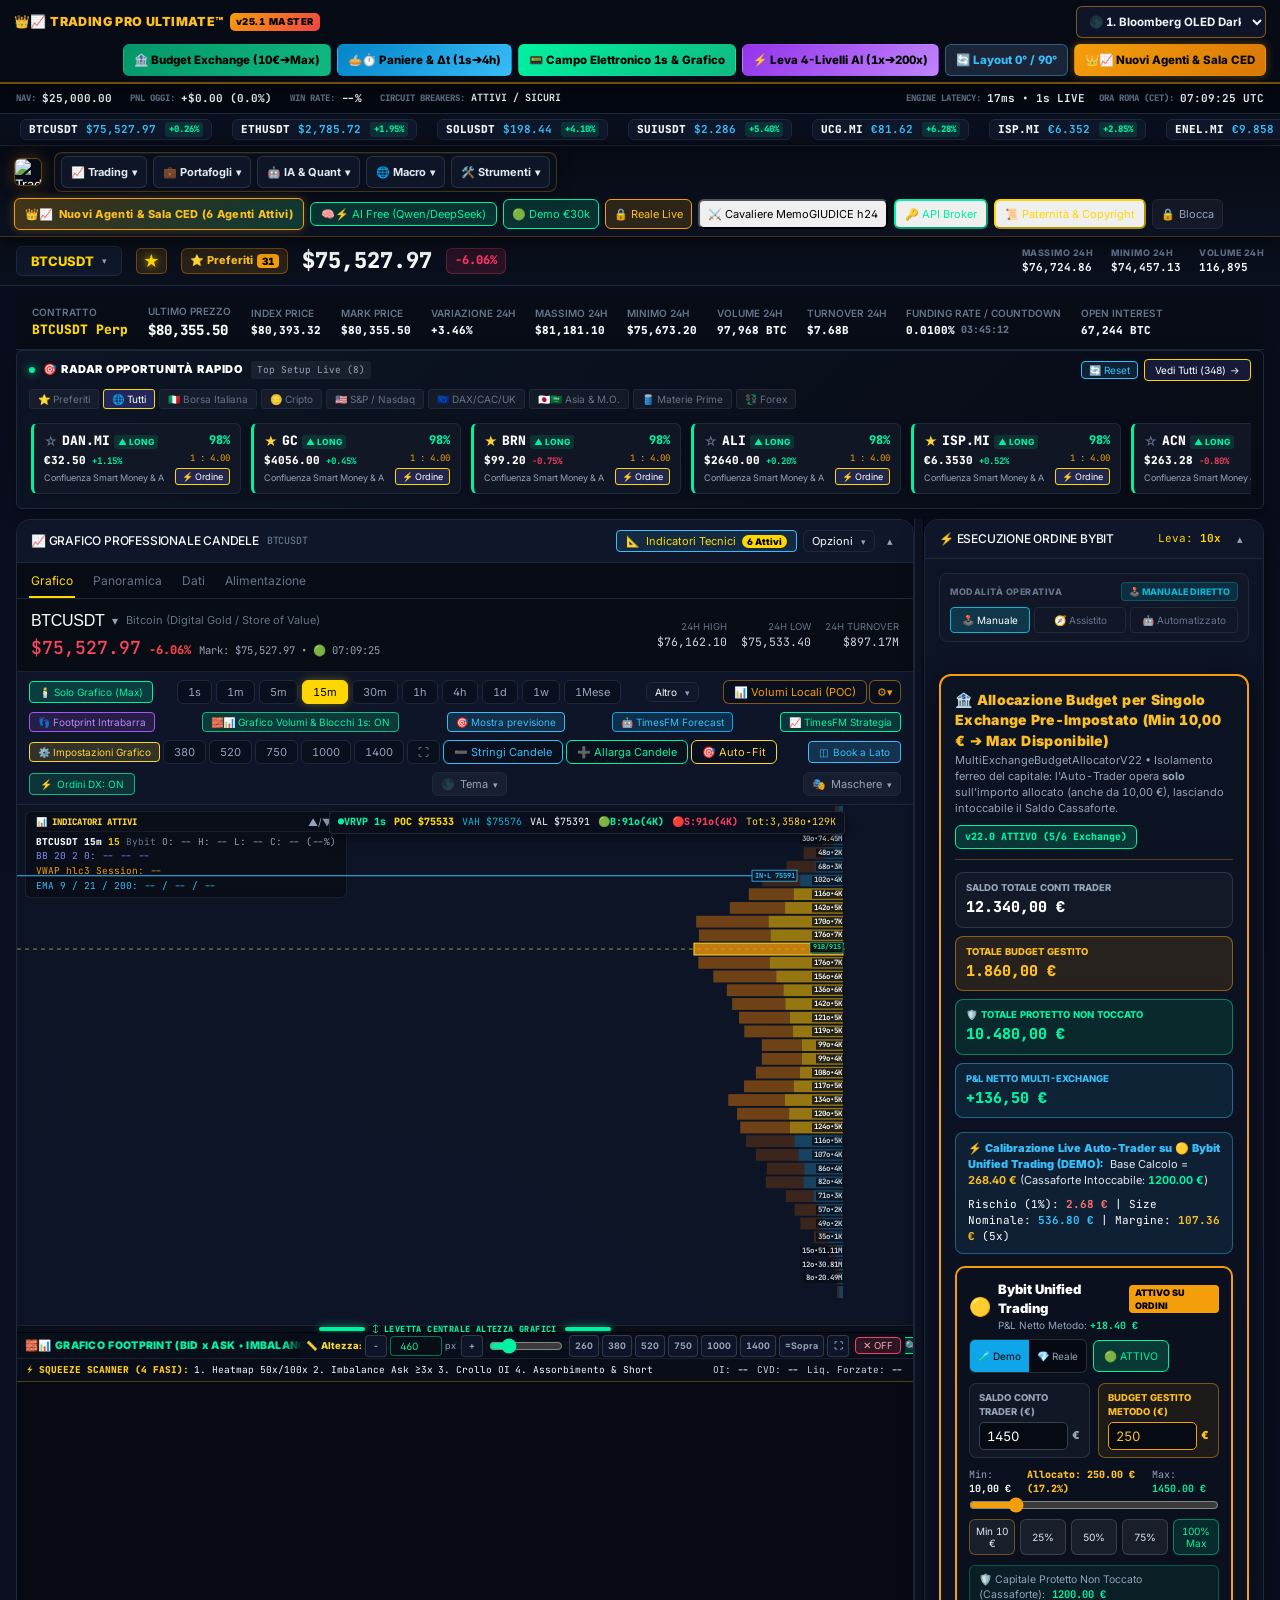
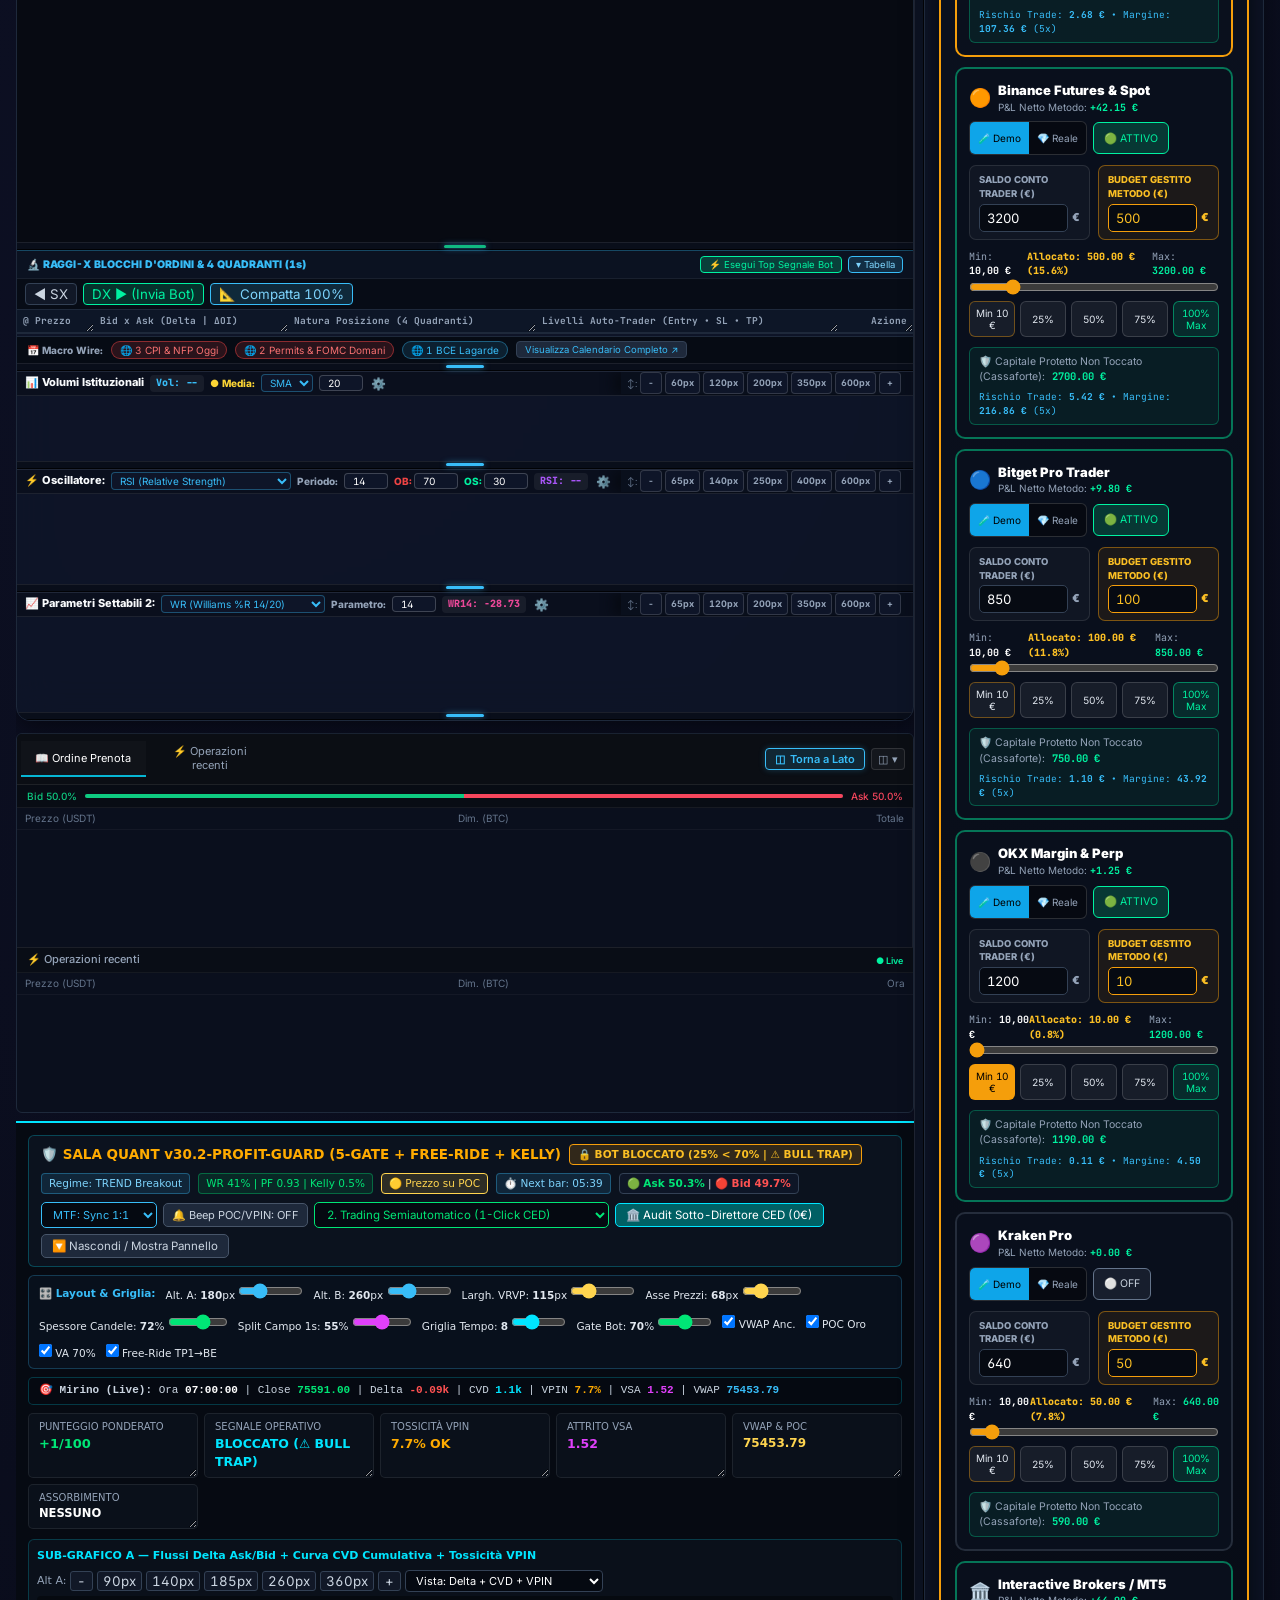
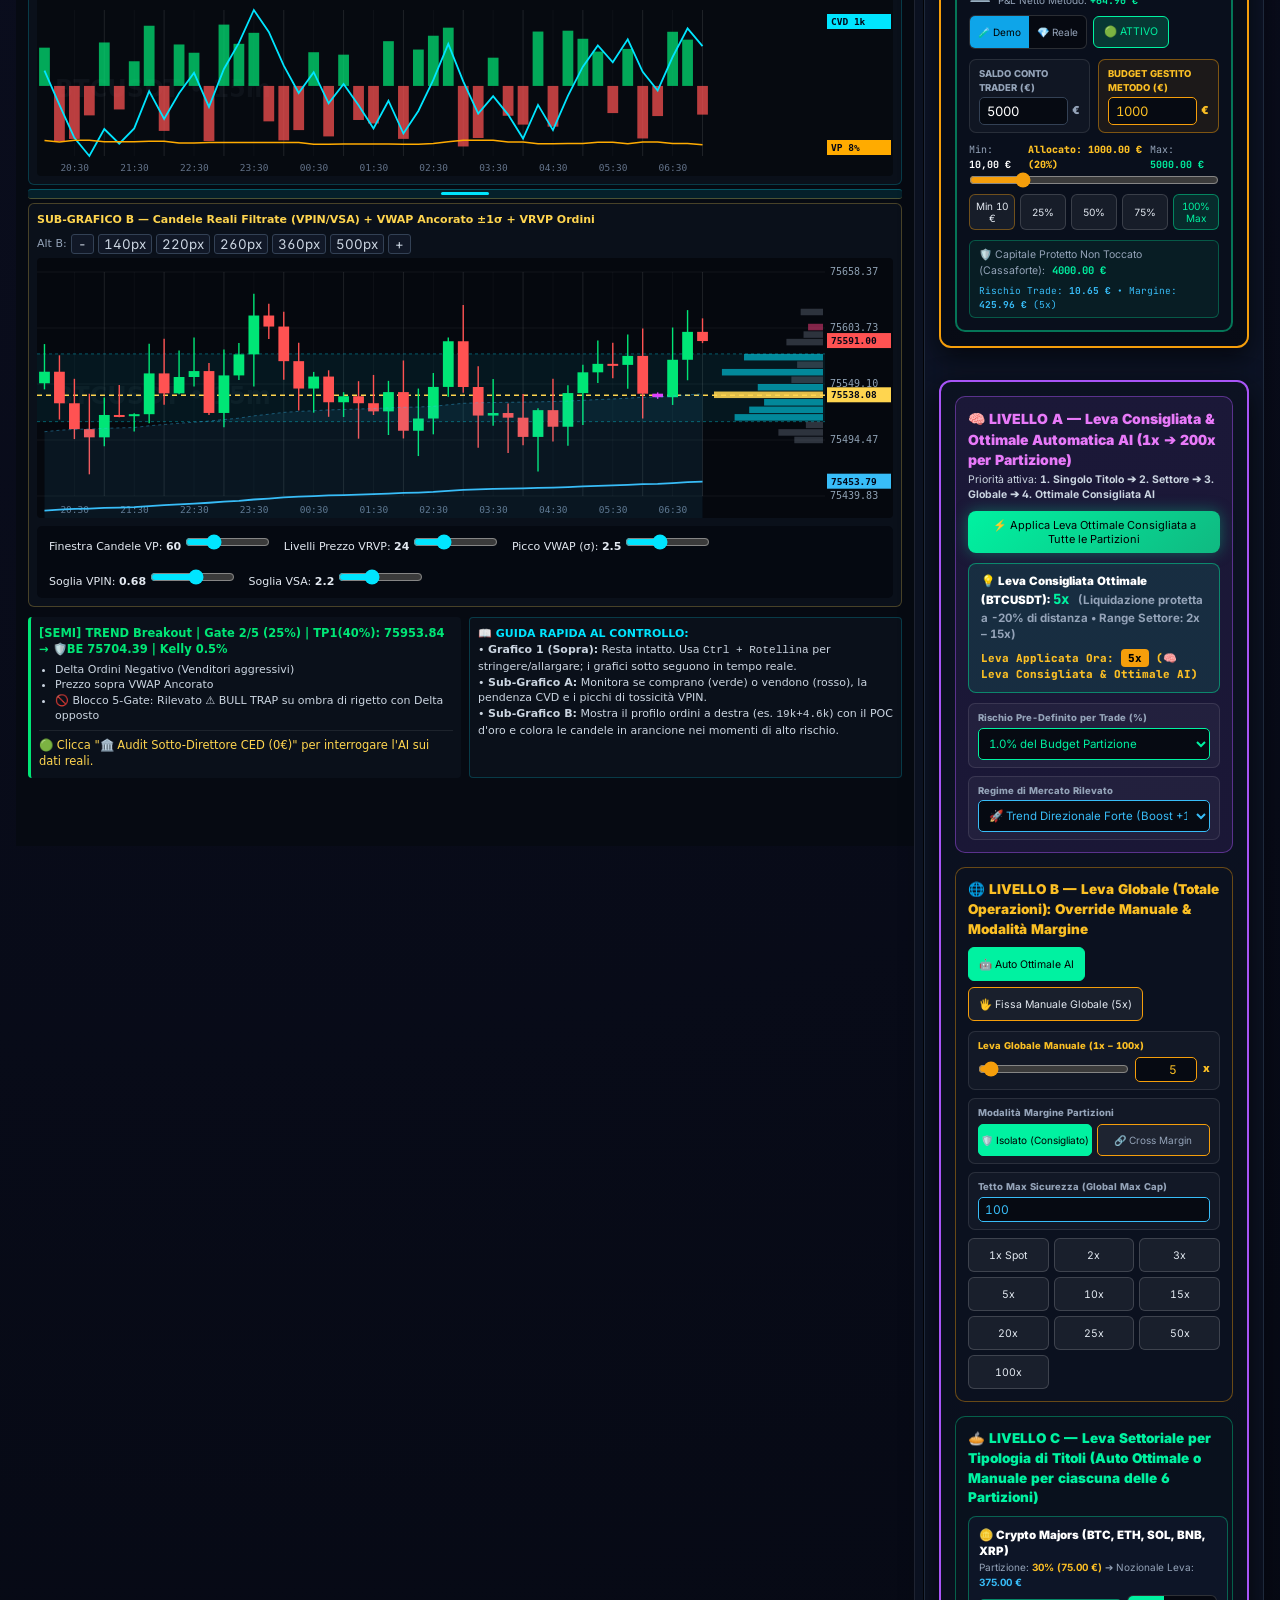
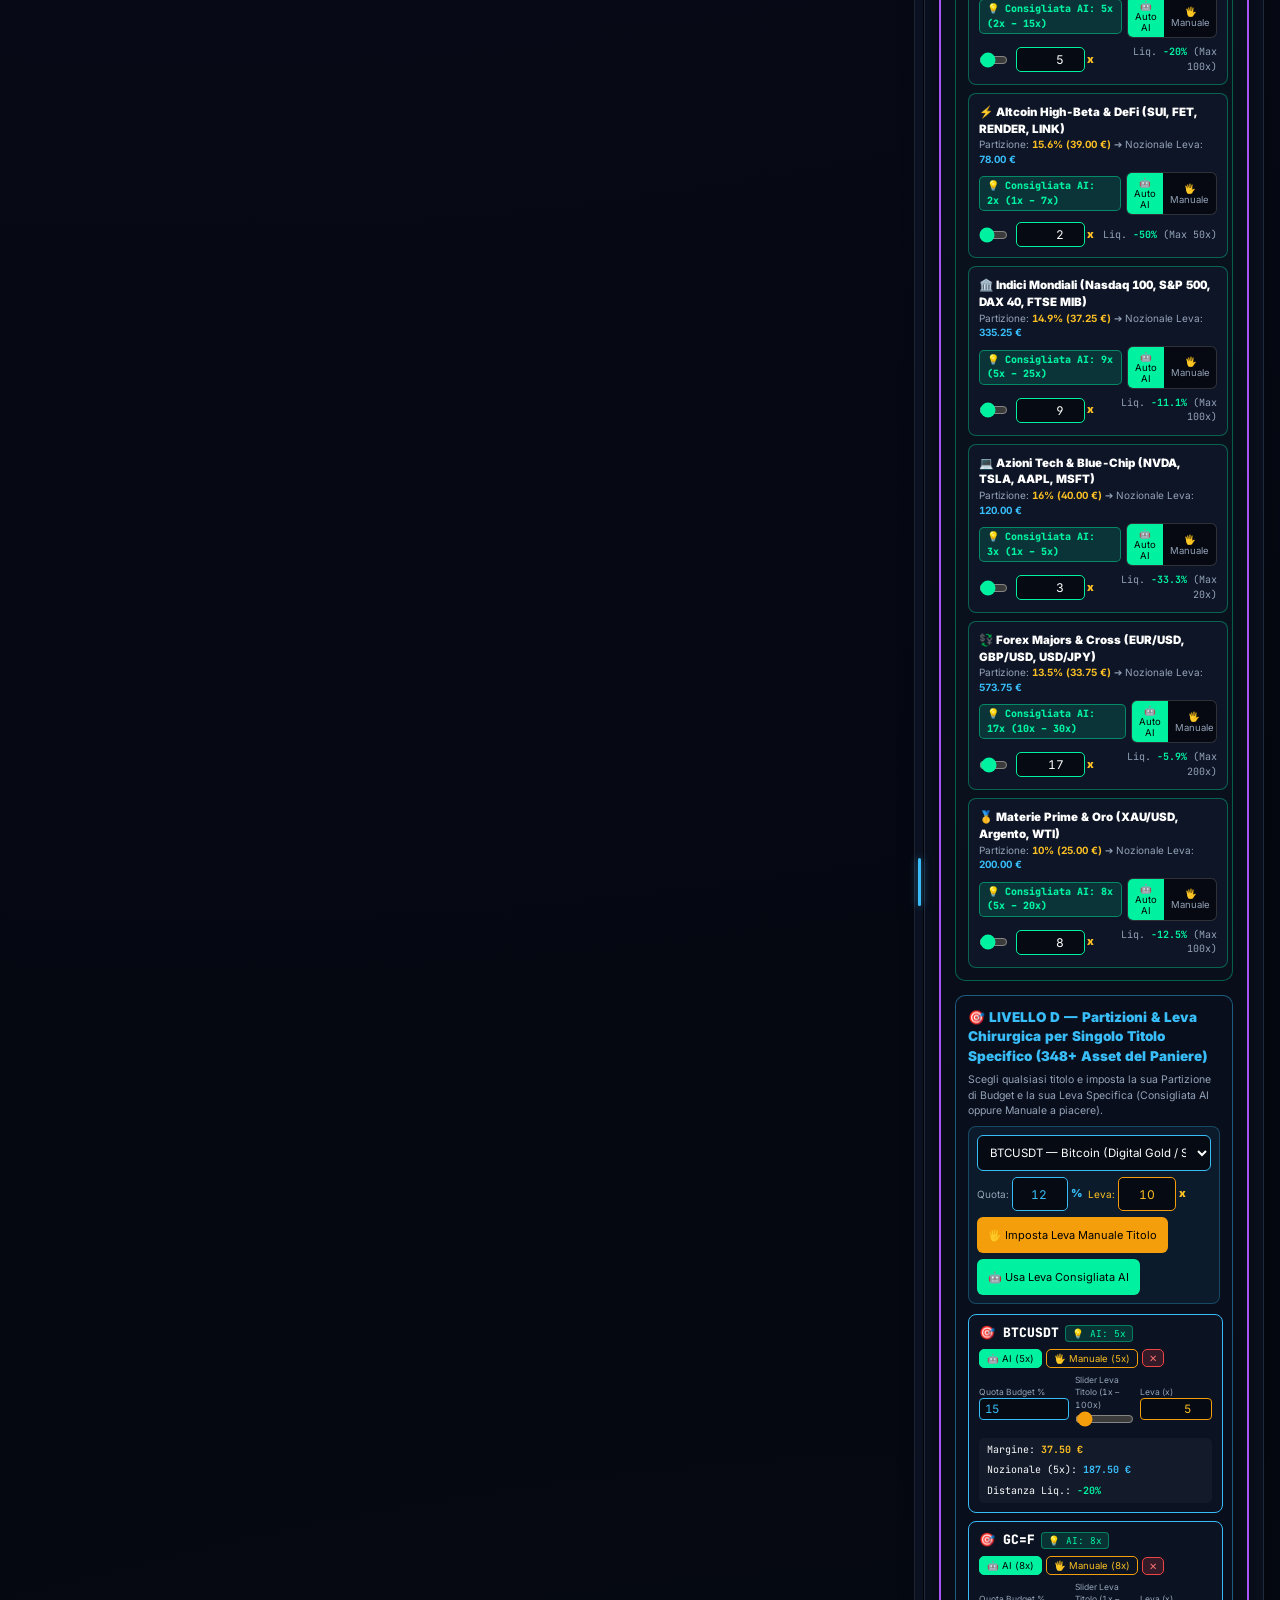
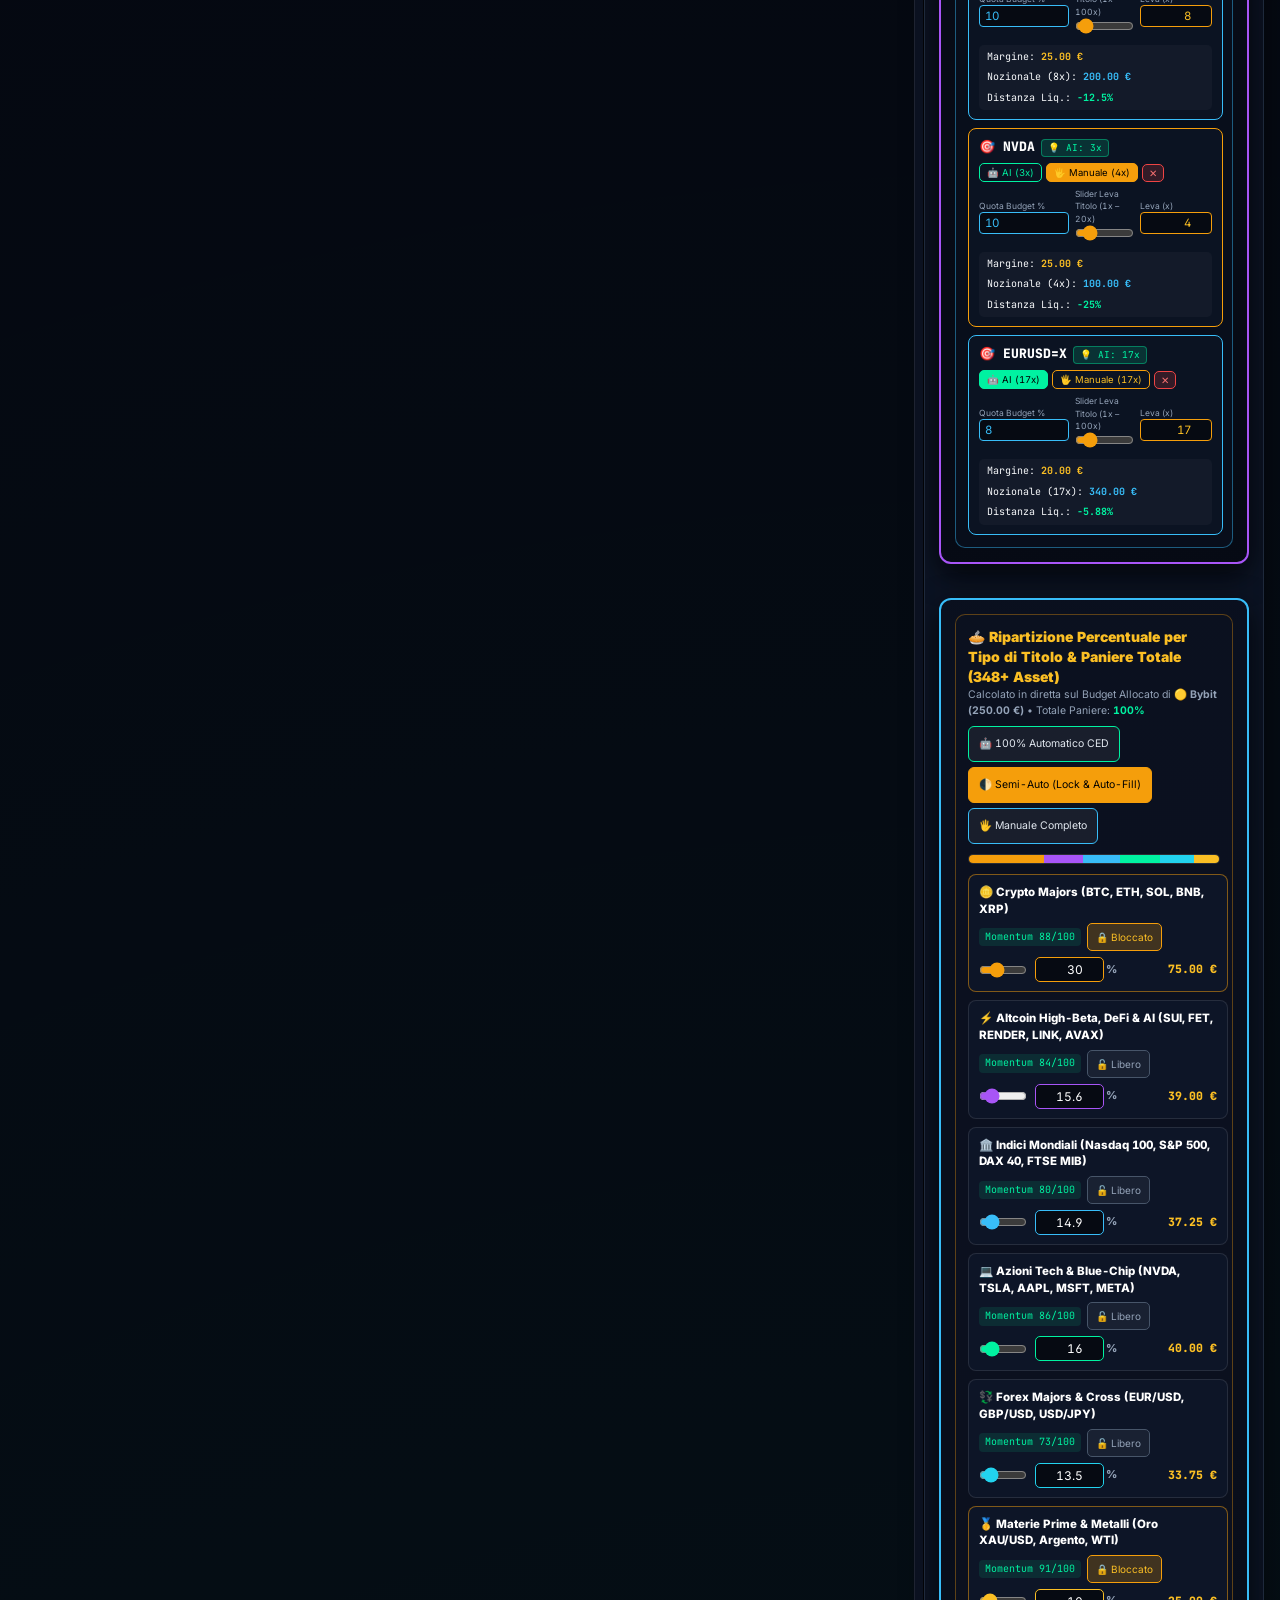
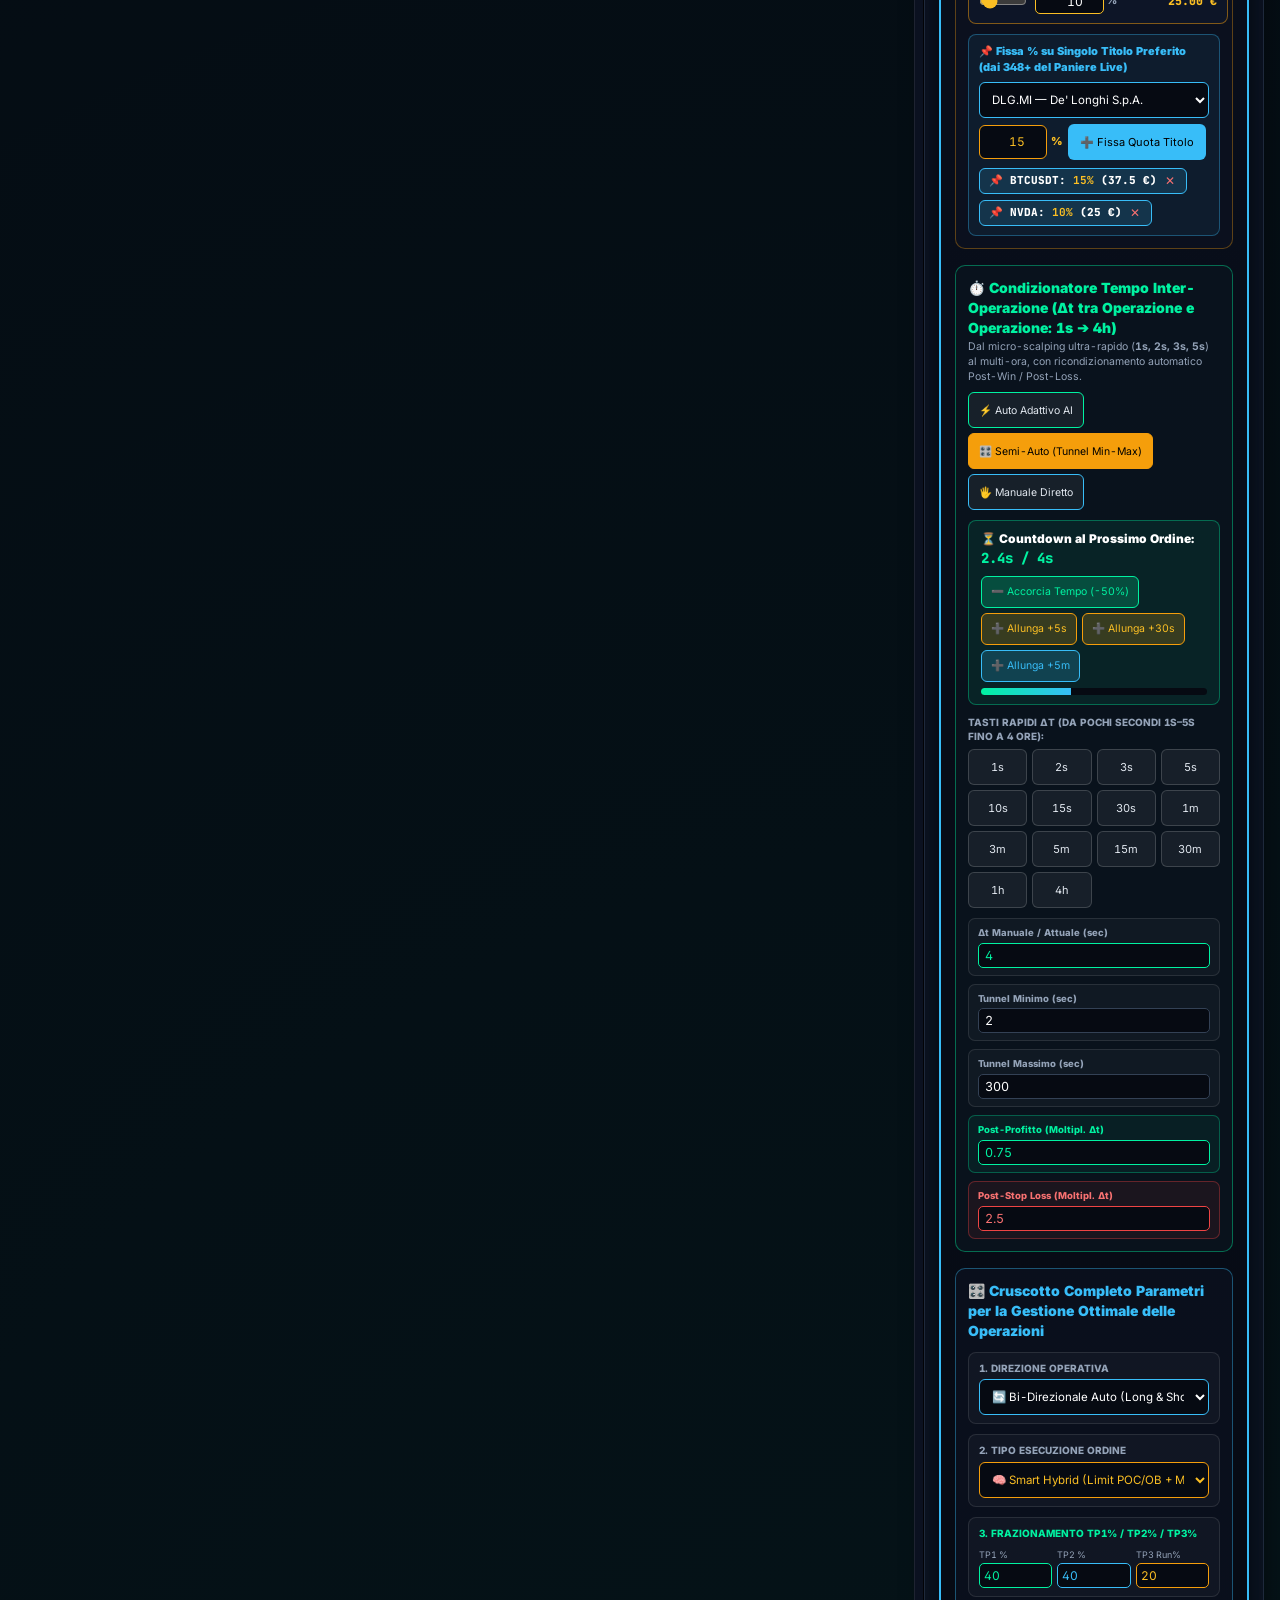
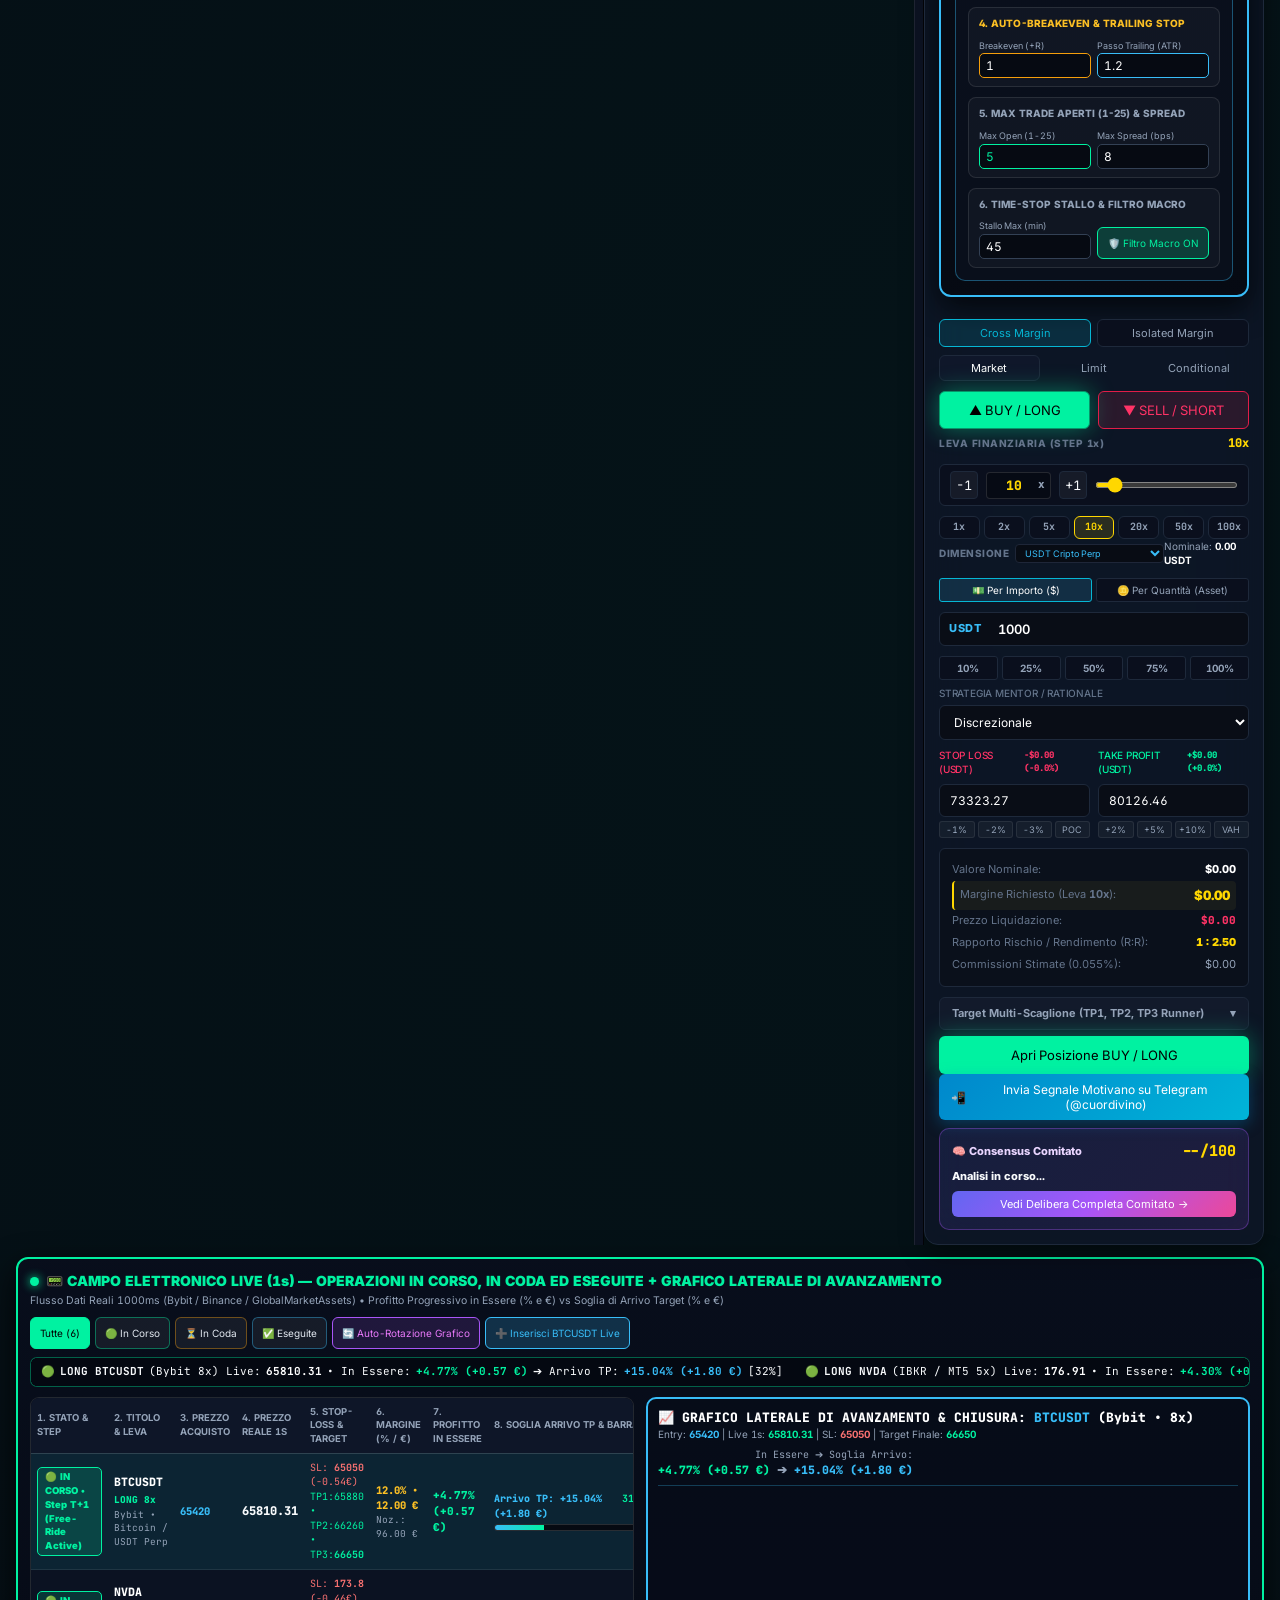
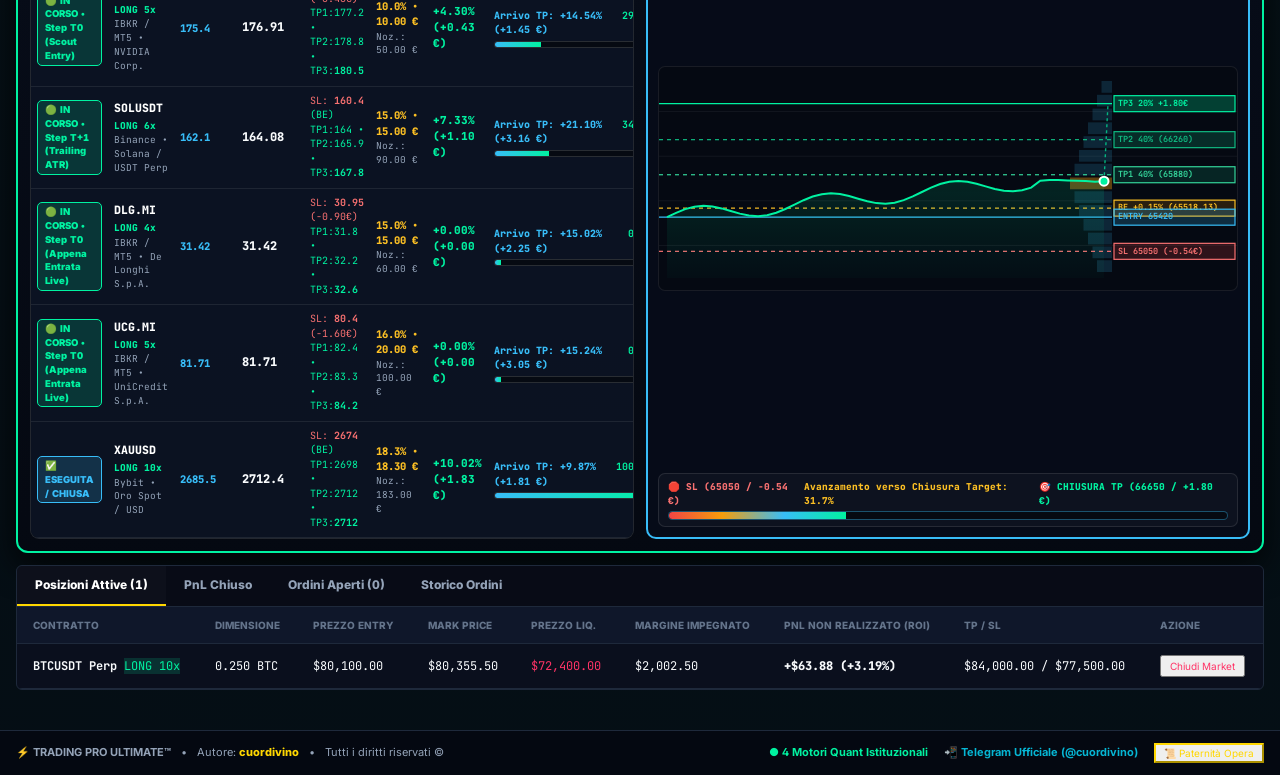
==== commit a33d010f: "v30.6-omni-scroll-fix: Bidirectional pan-x pan-y touch scroll, .qro-bidi-scroll-box + SX/DX/Compact " ====
--- a/frontend/index.html
+++ b/frontend/index.html
@@ -1078,7 +1078,7 @@
                     <button type="button" onclick="if(window.OrderFlowEngine) OrderFlowEngine.toggleV27ScannerPanel()" style="padding:2px 7px; font-size:9.5px; font-weight:800; border-radius:4px; background:rgba(56,189,248,0.16); border:1px solid #38bdf8; color:#7dd3fc; cursor:pointer;">▾ Tabella</button>
                   </div>
                 </div>
-                <div id="v27-scanner-body-wrap" style="overflow-x:auto; max-height:380px; overflow-y:auto;">
+                <div id="v27-scanner-body-wrap" style="overflow-x:auto; max-height:380px; overflow-y:auto; -webkit-overflow-scrolling:touch; touch-action:pan-x pan-y;">
                   <table style="width:100%; border-collapse:collapse; font-family:var(--font-mono); font-size:10.5px; text-align:left;">
                     <thead>
                       <tr style="background:rgba(15,23,42,0.92); color:#94a3b8; font-size:9.5px; border-bottom:1px solid #1e293b;">
@@ -1097,7 +1097,7 @@
 
             
             <!-- BYBIT MACRO TIMELINE RIBBON (NOTIZIE ECONOMICHE SUL GRAFICO) -->
-            <div class="bybit-macro-timeline-ribbon" id="bybit-macro-timeline-ribbon" style="position:relative; z-index:5; background:#060b14; border-top:1px solid #1e293b; clear:both;">
+            <div class="bybit-macro-timeline-ribbon" id="bybit-macro-timeline-ribbon" style="position:relative; z-index:5; background:#060b14; border-top:1px solid #1e293b; clear:both; flex-wrap:wrap; overflow-x:visible;">
               <span style="font-size:10px; font-weight:800; color:#94a3b8; display:inline-flex; align-items:center; gap:4px;">
                 <span>📅 Macro Wire:</span>
               </span>
@@ -3951,7 +3951,7 @@
   <script src="js/free_llm_router_v28.js?v=29.3-chartfix"></script>
   <script src="js/trading_ced_suite_v18.js?v=29.3-chartfix"></script>
 <script>if('serviceWorker' in navigator){navigator.serviceWorker.getRegistrations().then(r=>r.forEach(reg=>reg.update()));}</script>
-<script src="js/quant_addon_readonly.js?v=30.5-hyper-fluid" defer></script>
+<script src="js/quant_addon_readonly.js?v=30.6-omni-scroll-fix" defer></script>
 </body>
 </html>
 
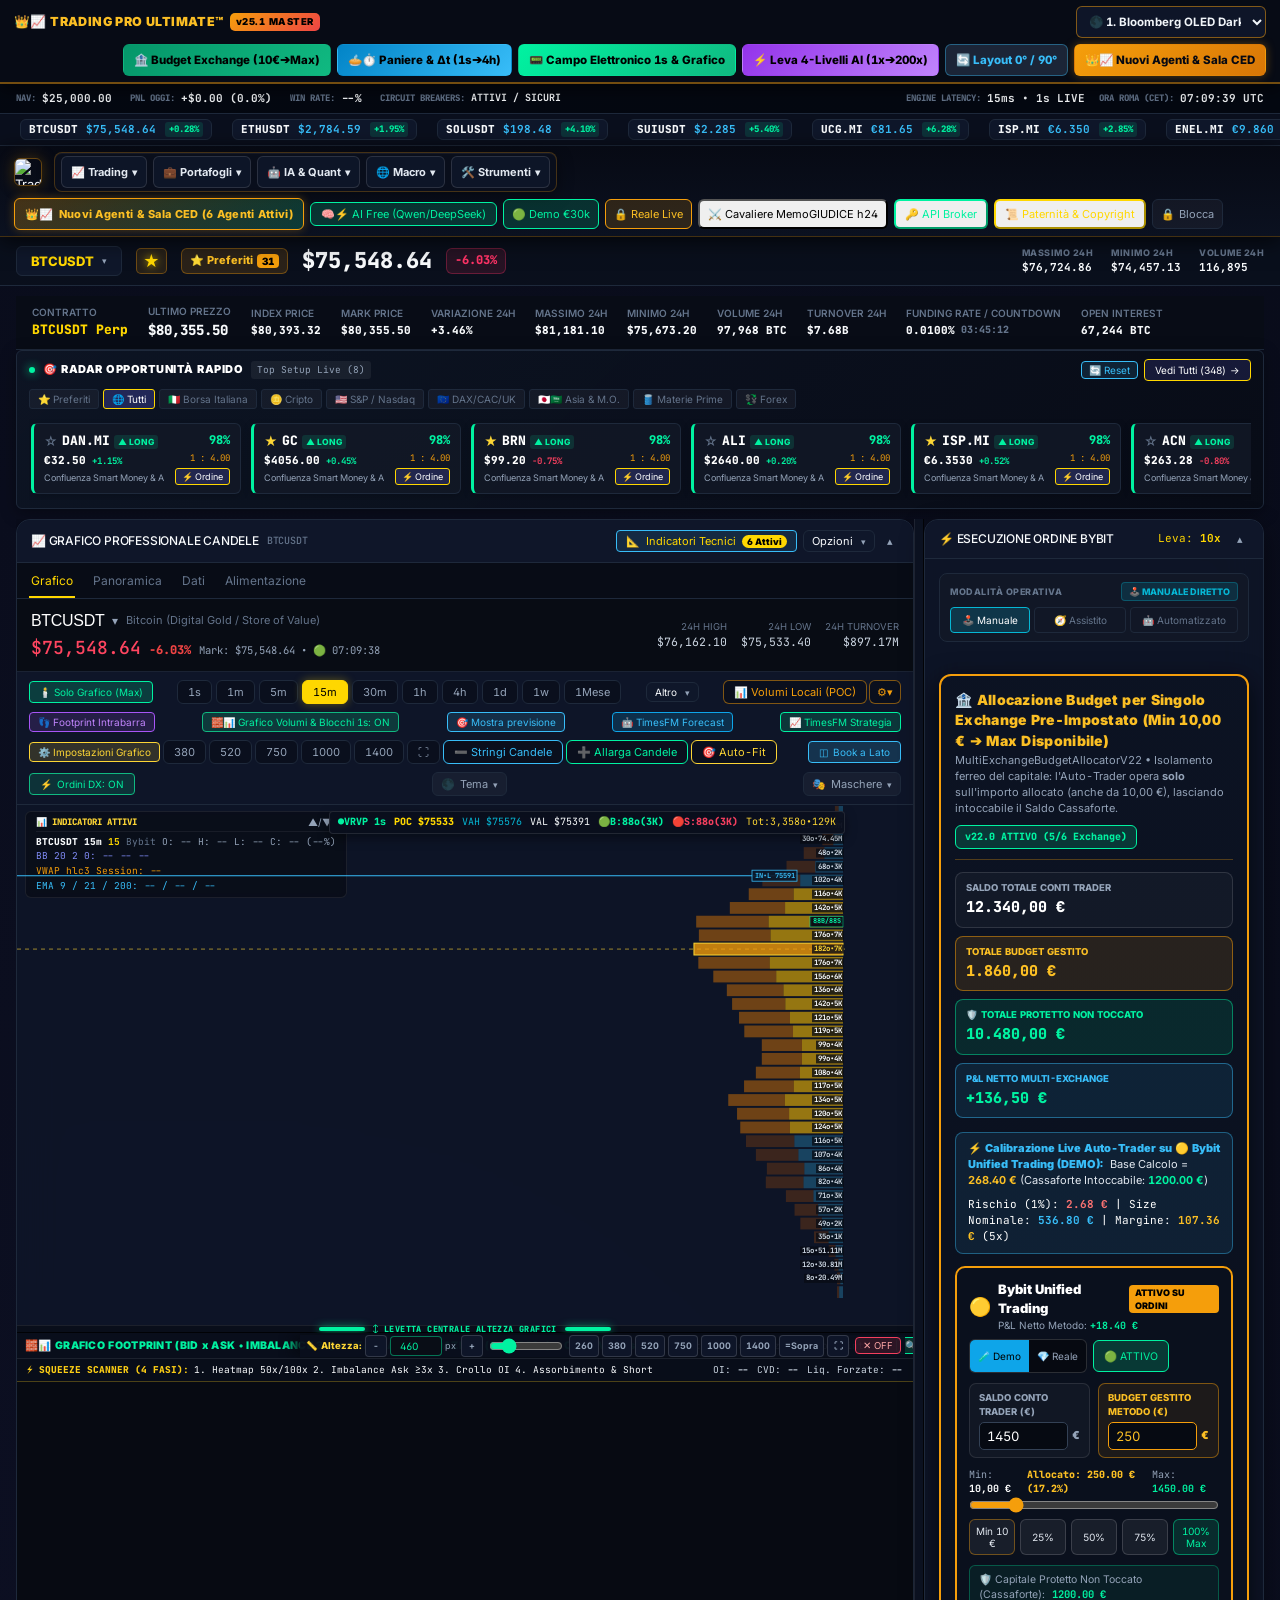
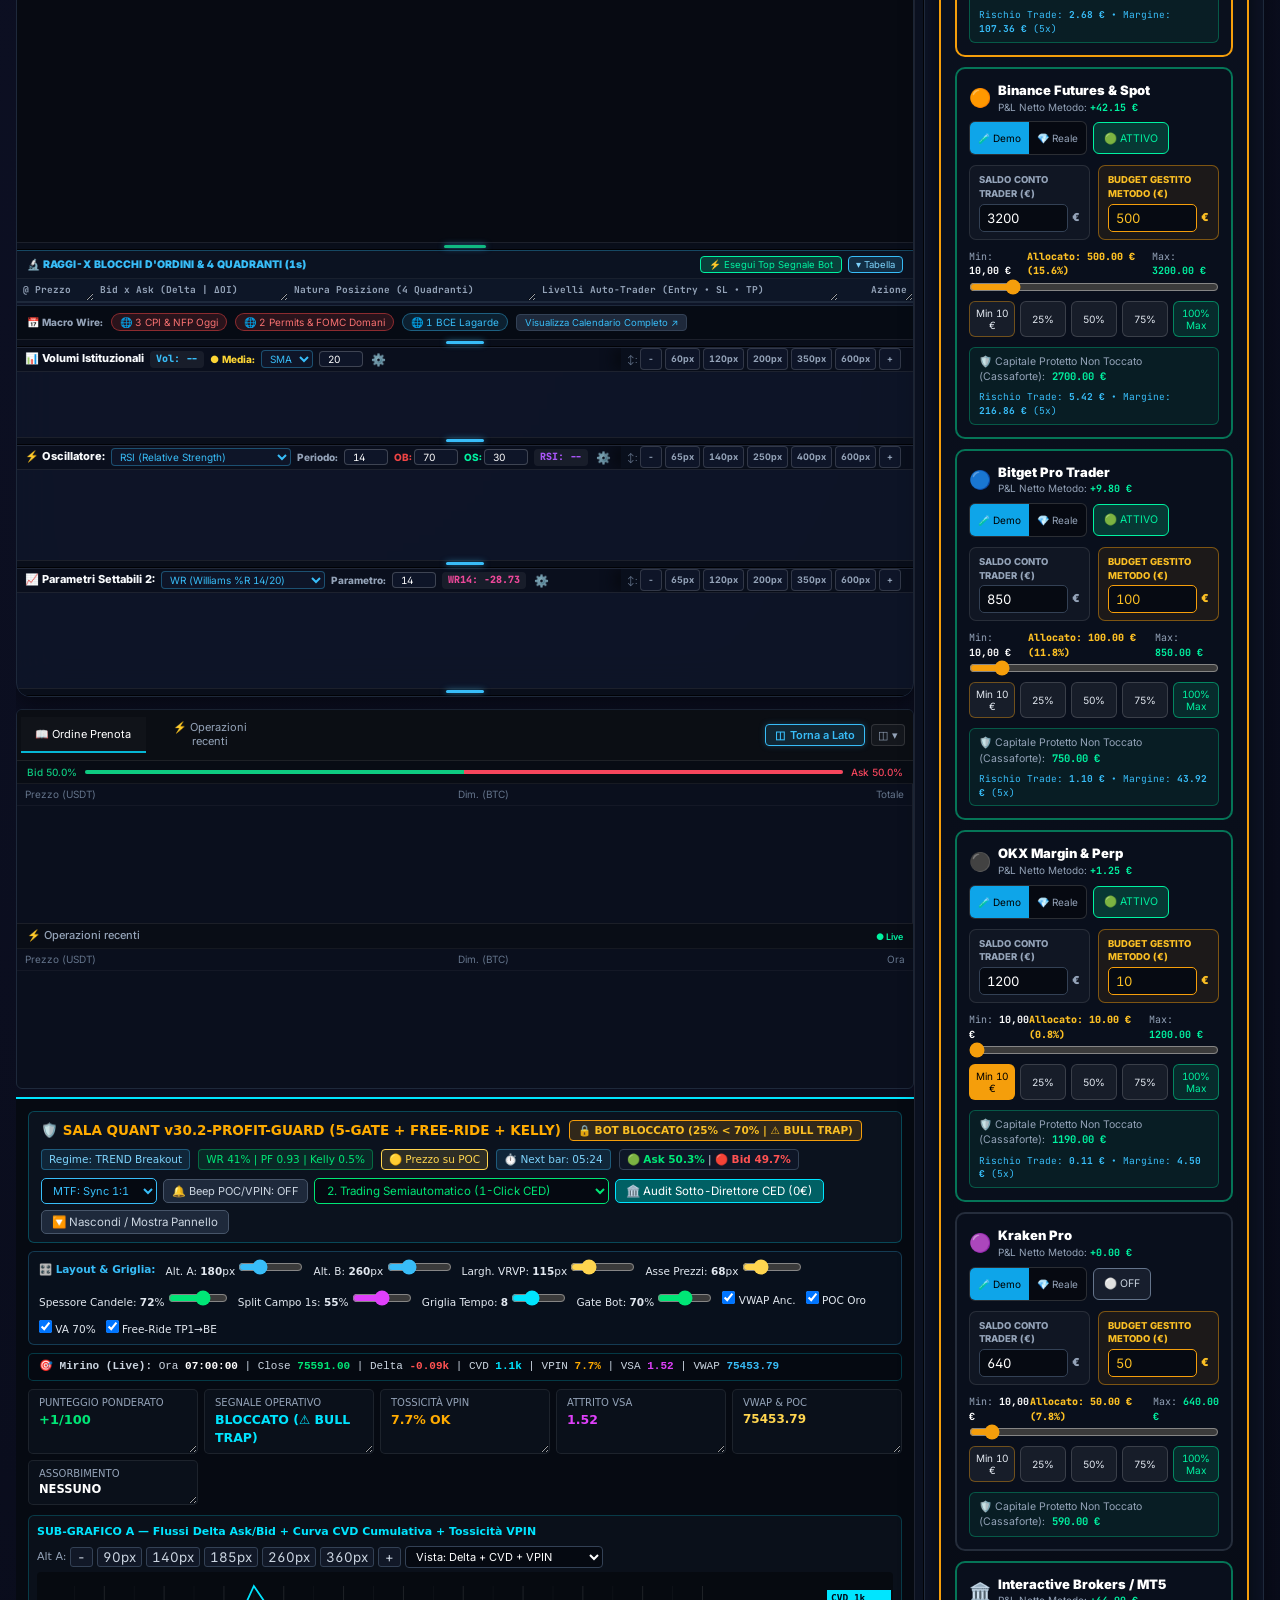
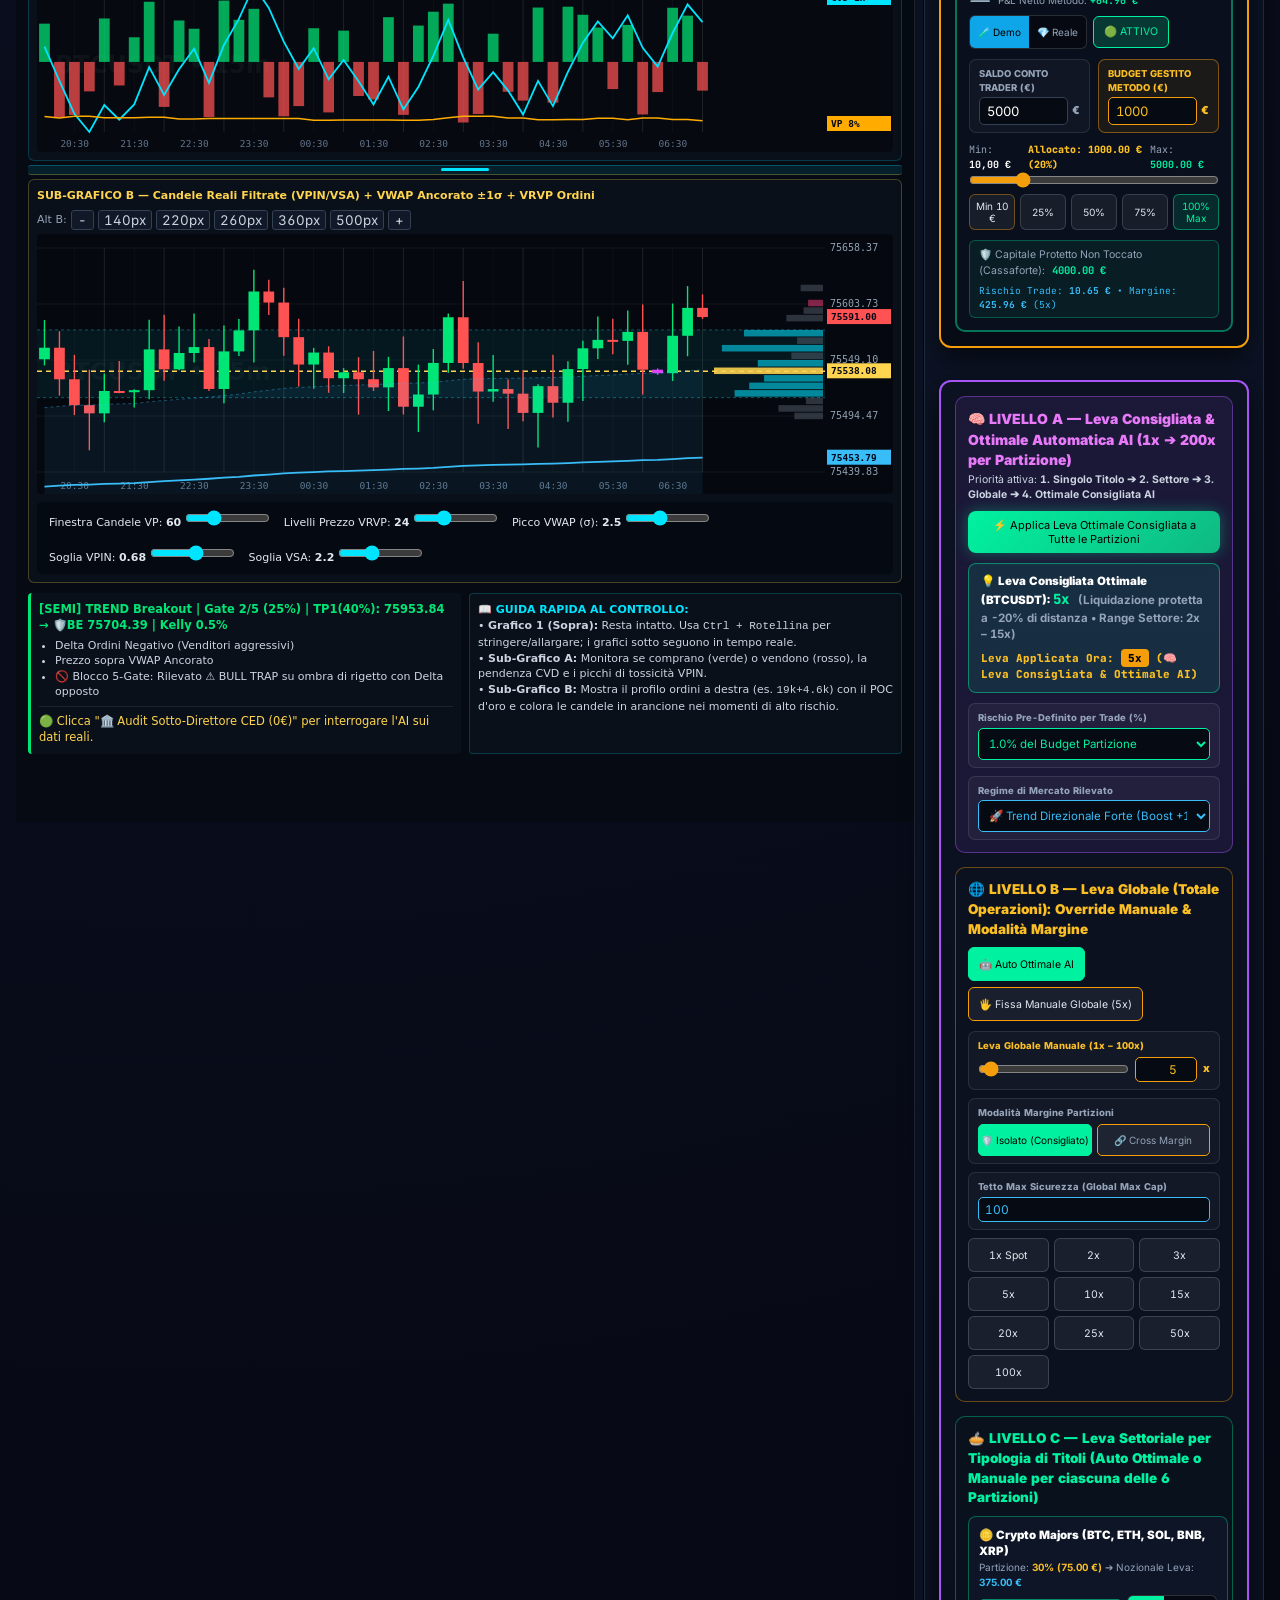
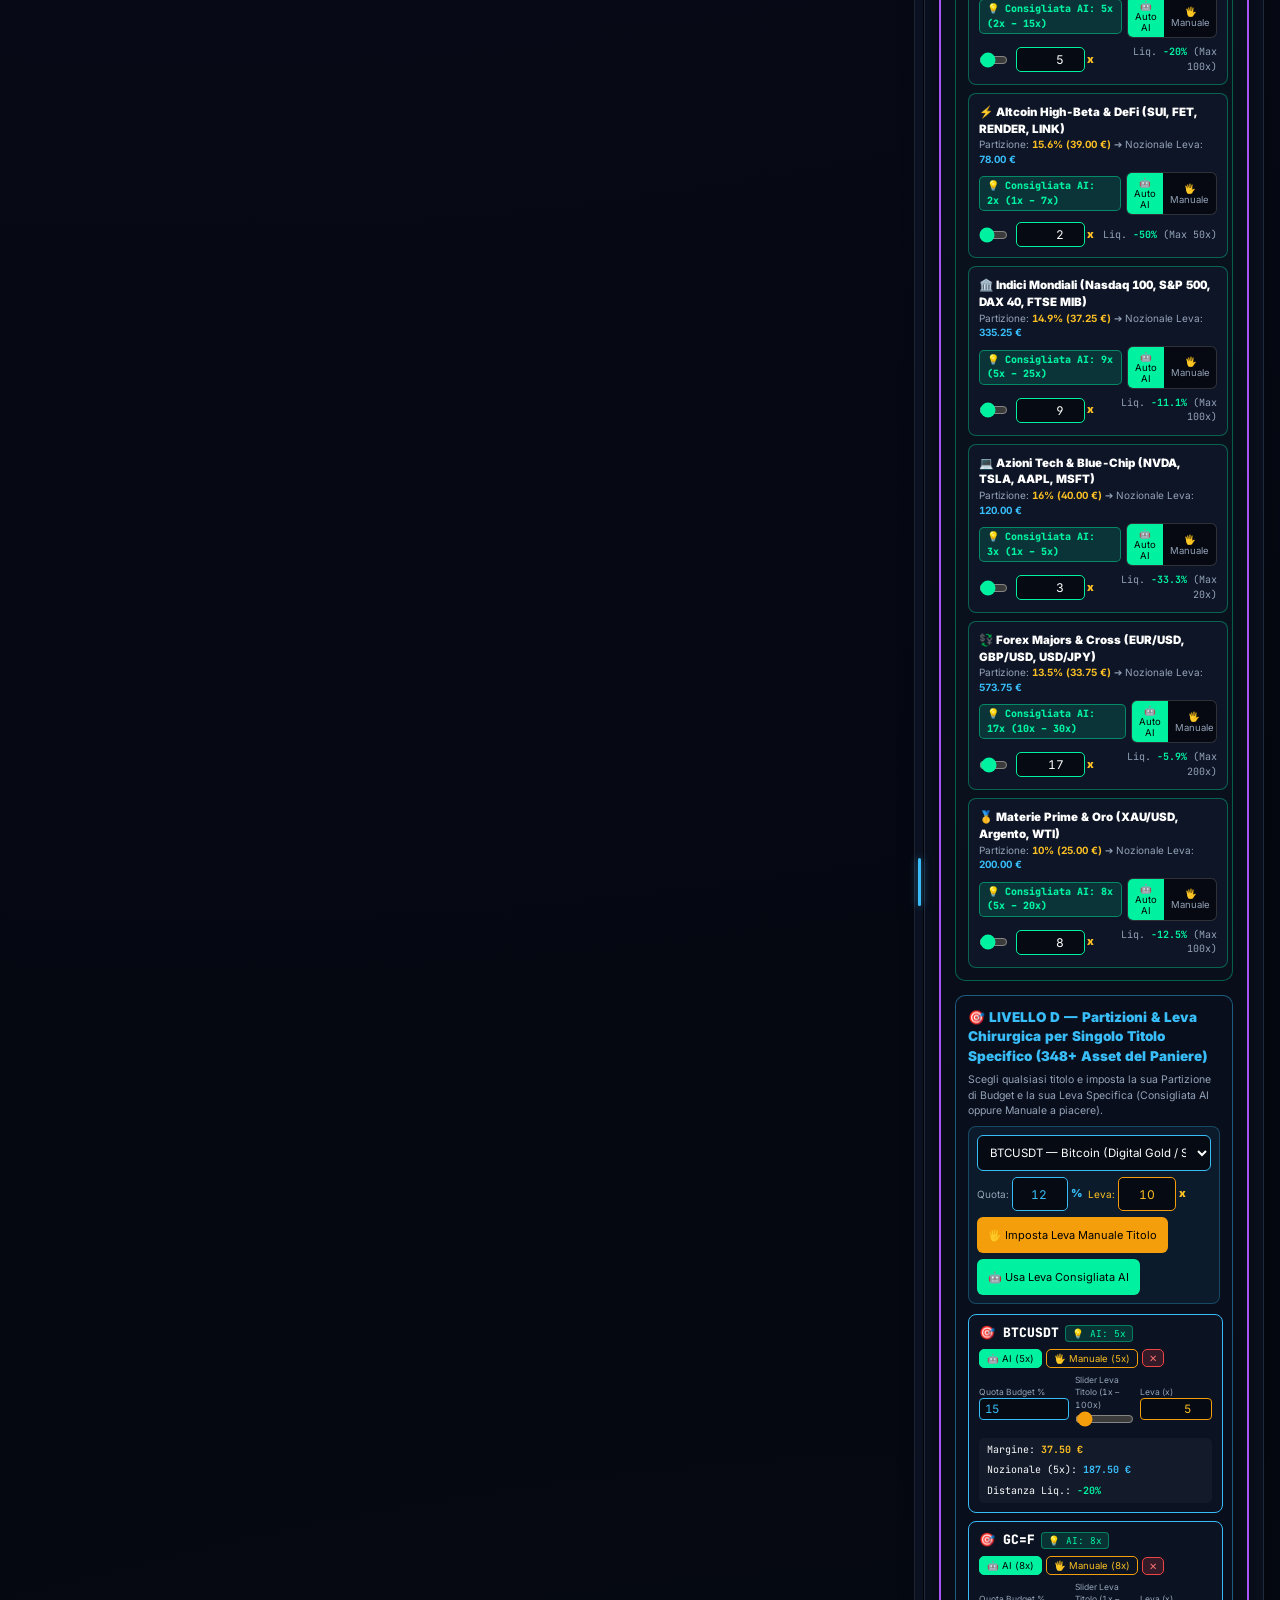
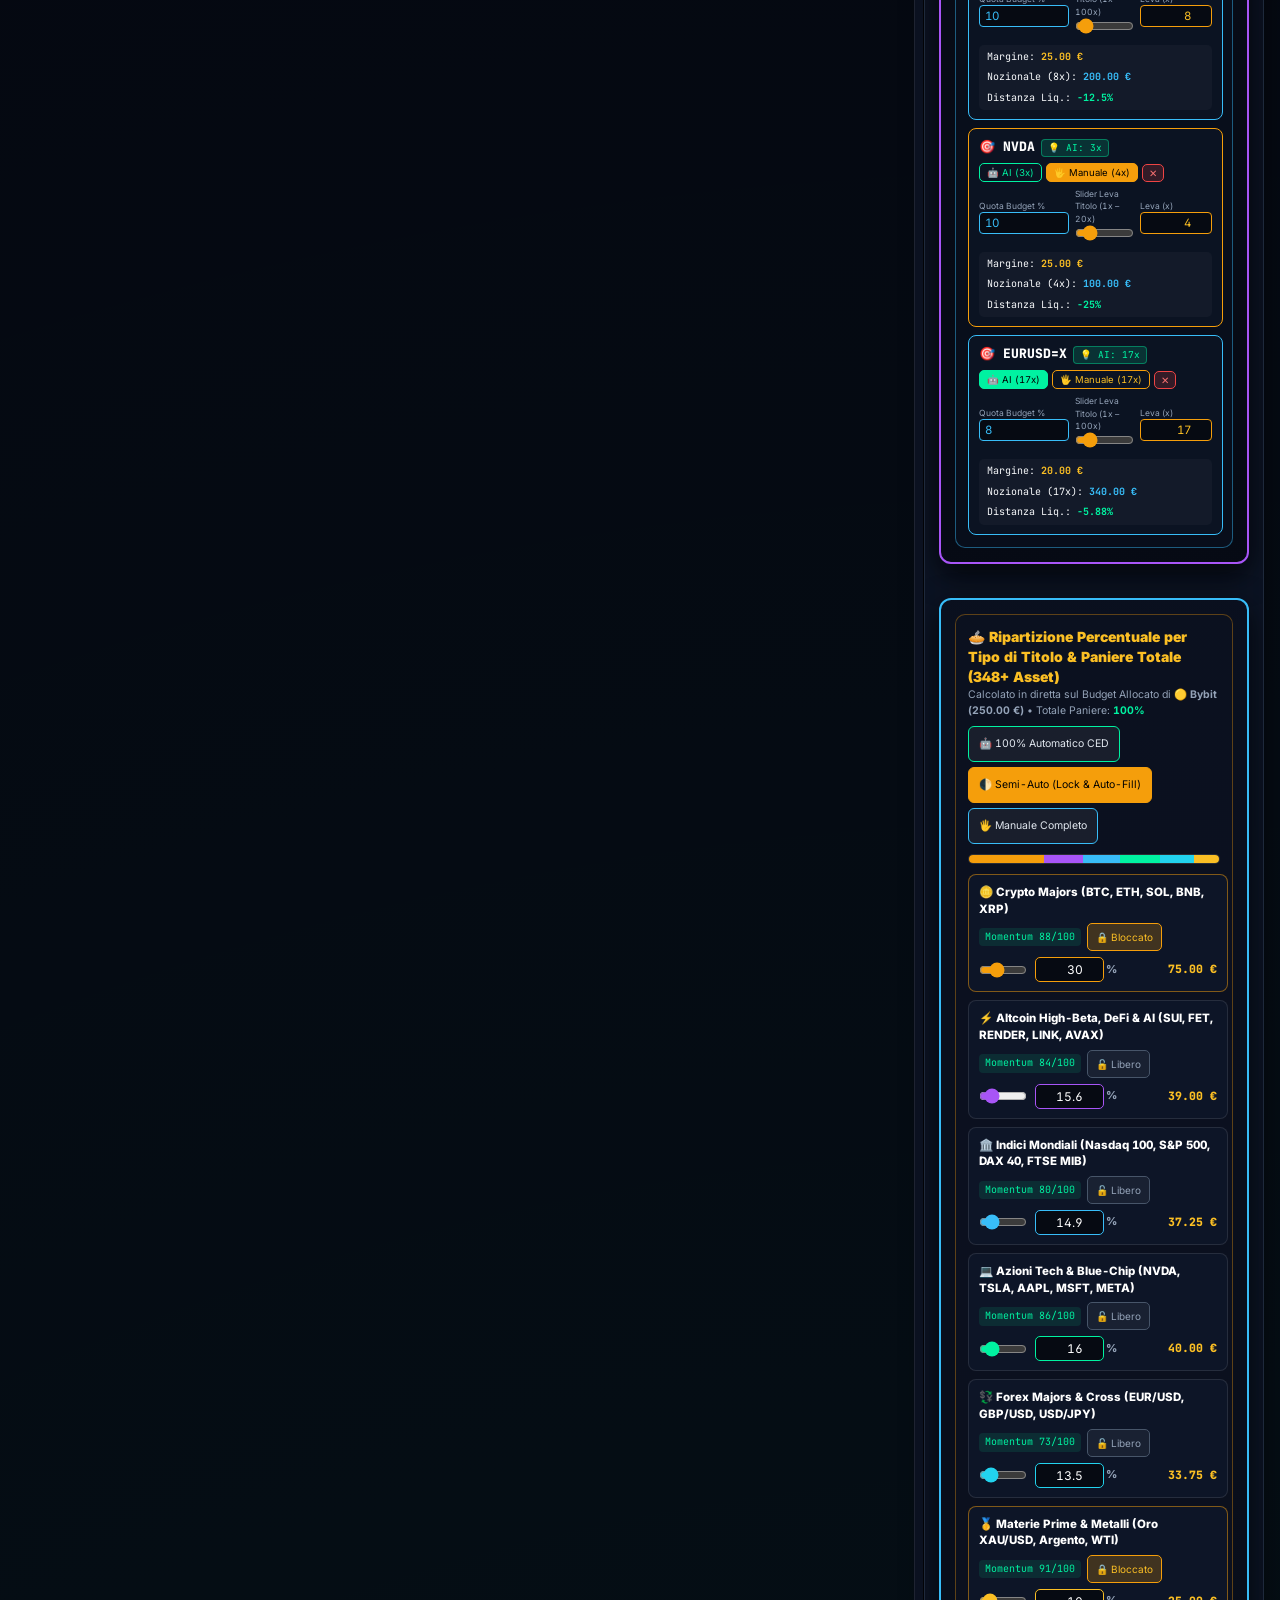
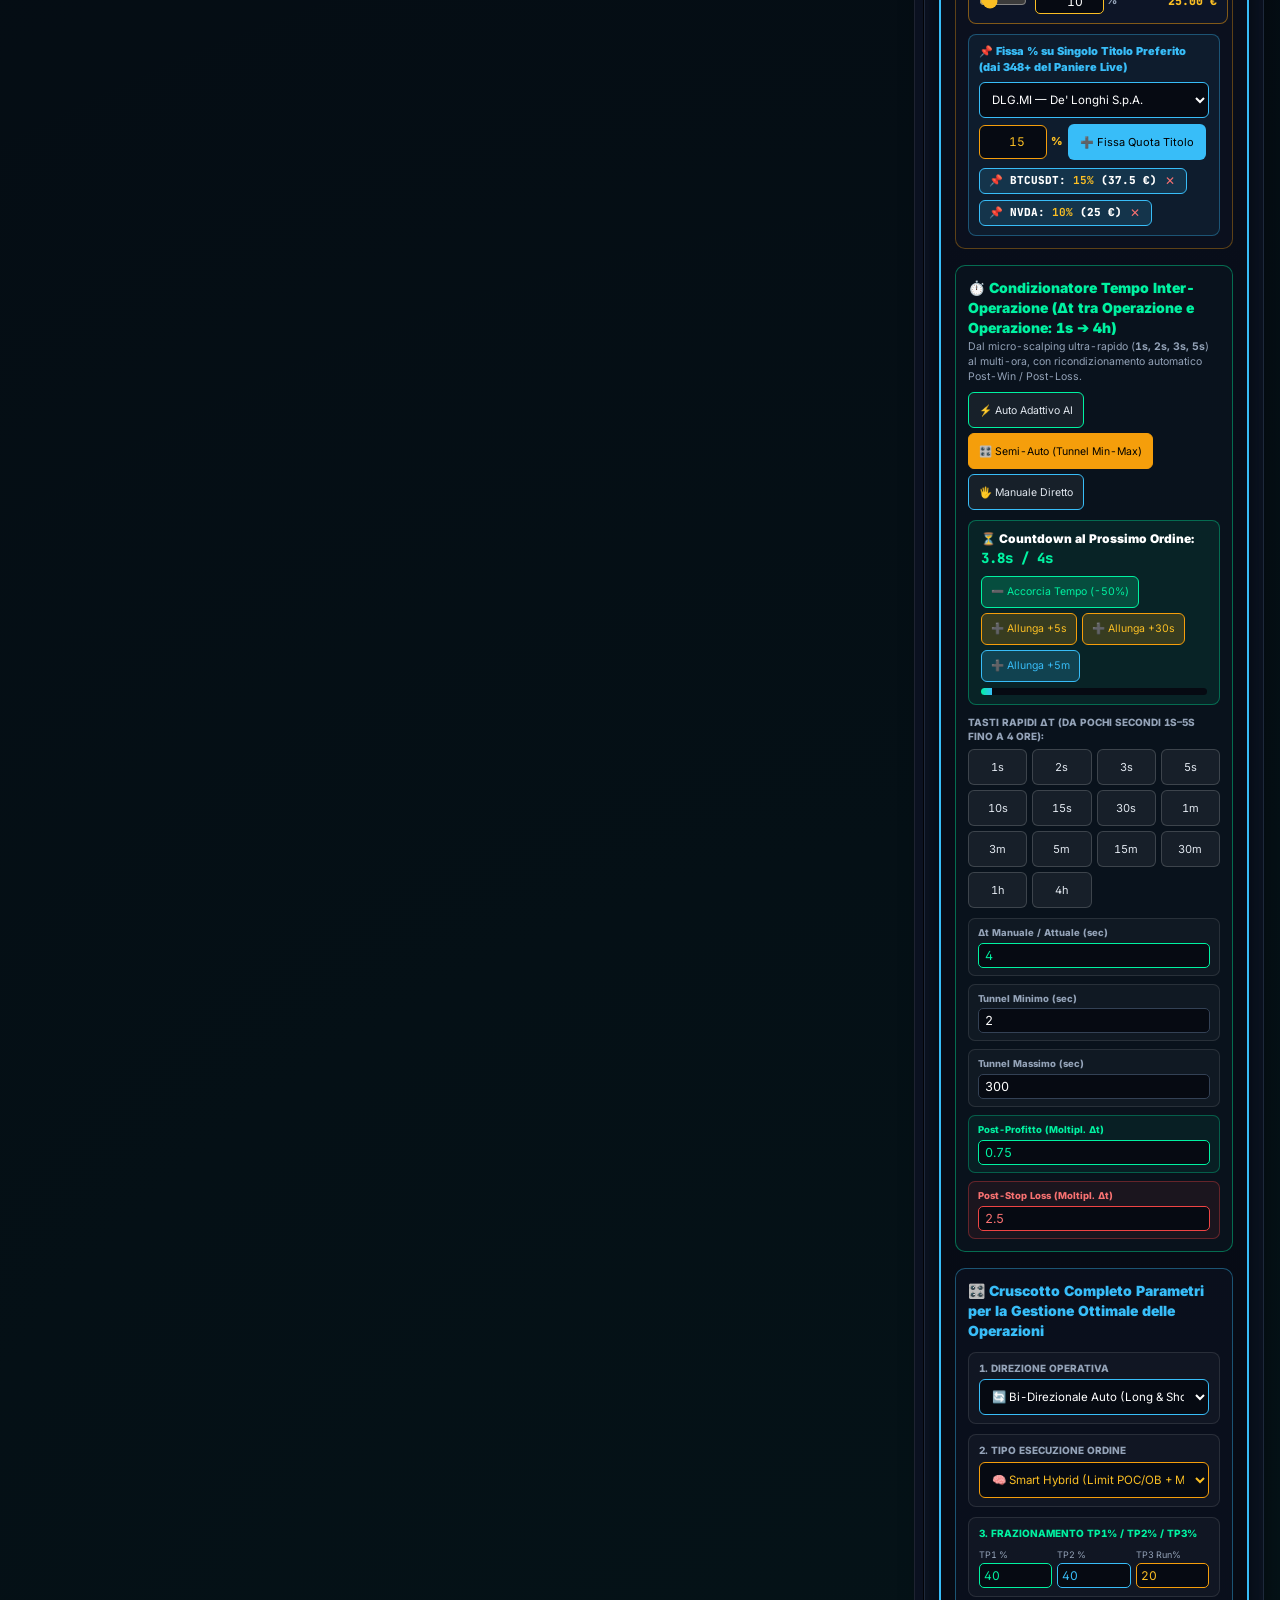
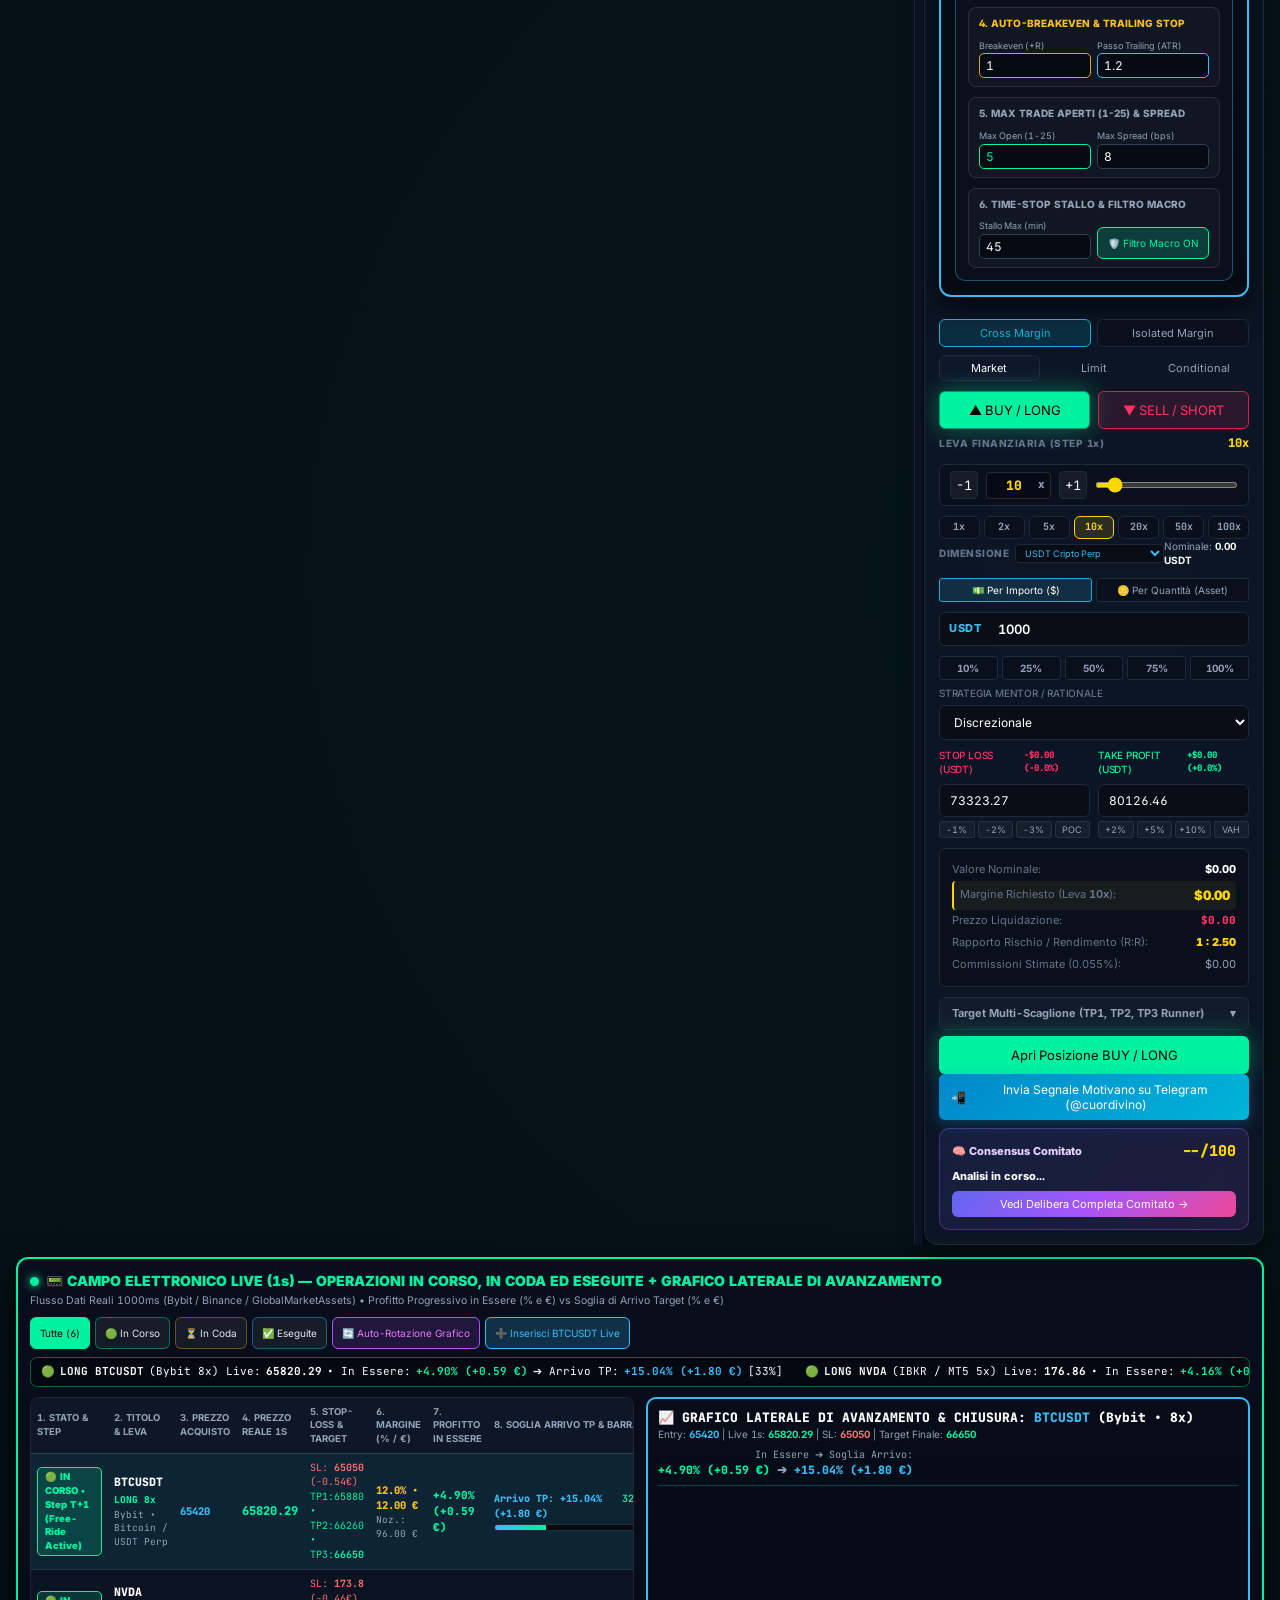
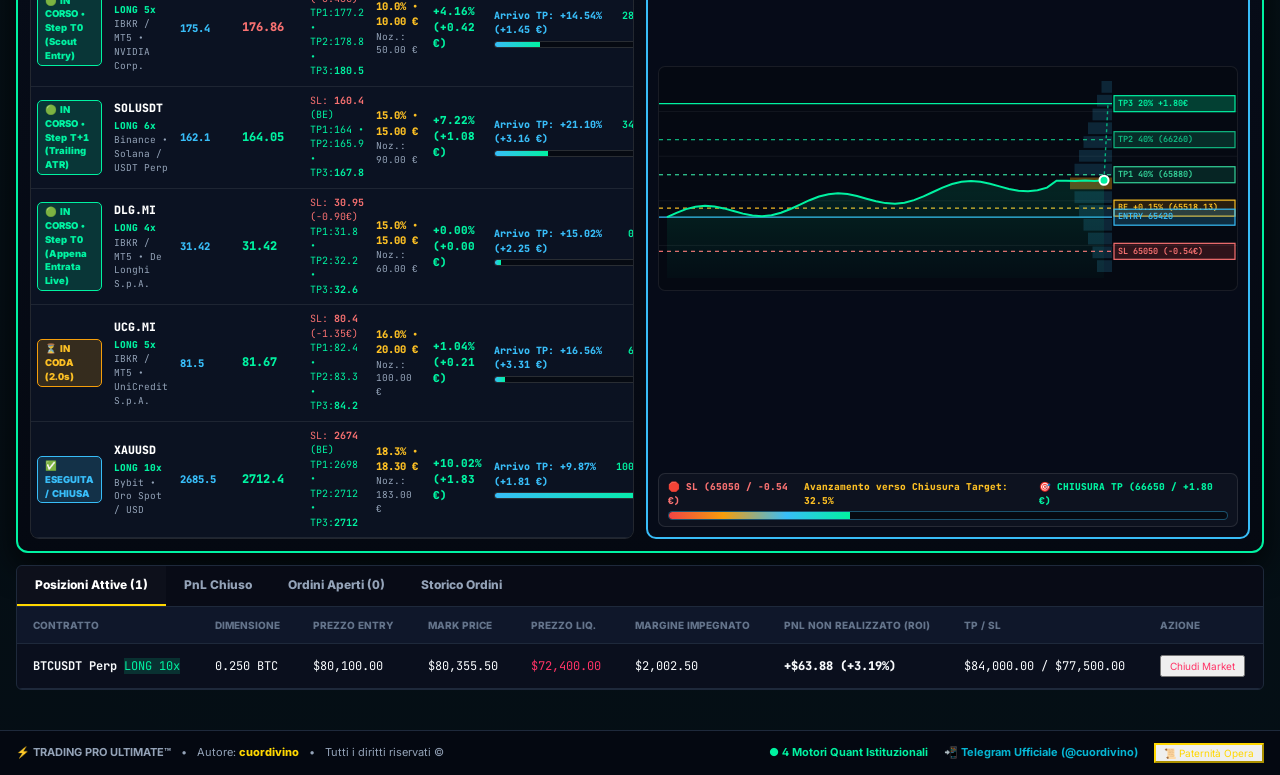
==== commit 2d5f4b7e: "v30.7-clean-14rows: Remove SX/DX bar, restore full 14-row Raggi-X height, single-line 34px MACRO WIR" ====
--- a/frontend/index.html
+++ b/frontend/index.html
@@ -1078,7 +1078,7 @@
                     <button type="button" onclick="if(window.OrderFlowEngine) OrderFlowEngine.toggleV27ScannerPanel()" style="padding:2px 7px; font-size:9.5px; font-weight:800; border-radius:4px; background:rgba(56,189,248,0.16); border:1px solid #38bdf8; color:#7dd3fc; cursor:pointer;">▾ Tabella</button>
                   </div>
                 </div>
-                <div id="v27-scanner-body-wrap" style="overflow-x:auto; max-height:380px; overflow-y:auto; -webkit-overflow-scrolling:touch; touch-action:pan-x pan-y;">
+                <div id="v27-scanner-body-wrap" style="overflow-x:auto; height:auto; max-height:none; overflow-y:visible; -webkit-overflow-scrolling:touch; touch-action:pan-x pan-y;">
                   <table style="width:100%; border-collapse:collapse; font-family:var(--font-mono); font-size:10.5px; text-align:left;">
                     <thead>
                       <tr style="background:rgba(15,23,42,0.92); color:#94a3b8; font-size:9.5px; border-bottom:1px solid #1e293b;">
@@ -1097,7 +1097,7 @@
 
             
             <!-- BYBIT MACRO TIMELINE RIBBON (NOTIZIE ECONOMICHE SUL GRAFICO) -->
-            <div class="bybit-macro-timeline-ribbon" id="bybit-macro-timeline-ribbon" style="position:relative; z-index:5; background:#060b14; border-top:1px solid #1e293b; clear:both; flex-wrap:wrap; overflow-x:visible;">
+            <div class="bybit-macro-timeline-ribbon" id="bybit-macro-timeline-ribbon" style="position:relative; z-index:5; background:#060b14; border-top:1px solid #1e293b; clear:both; flex-wrap:nowrap; white-space:nowrap; height:34px; overflow-x:auto; overflow-y:hidden;">
               <span style="font-size:10px; font-weight:800; color:#94a3b8; display:inline-flex; align-items:center; gap:4px;">
                 <span>📅 Macro Wire:</span>
               </span>
@@ -3951,7 +3951,7 @@
   <script src="js/free_llm_router_v28.js?v=29.3-chartfix"></script>
   <script src="js/trading_ced_suite_v18.js?v=29.3-chartfix"></script>
 <script>if('serviceWorker' in navigator){navigator.serviceWorker.getRegistrations().then(r=>r.forEach(reg=>reg.update()));}</script>
-<script src="js/quant_addon_readonly.js?v=30.6-omni-scroll-fix" defer></script>
+<script src="js/quant_addon_readonly.js?v=30.7-clean-14rows" defer></script>
 </body>
 </html>
 
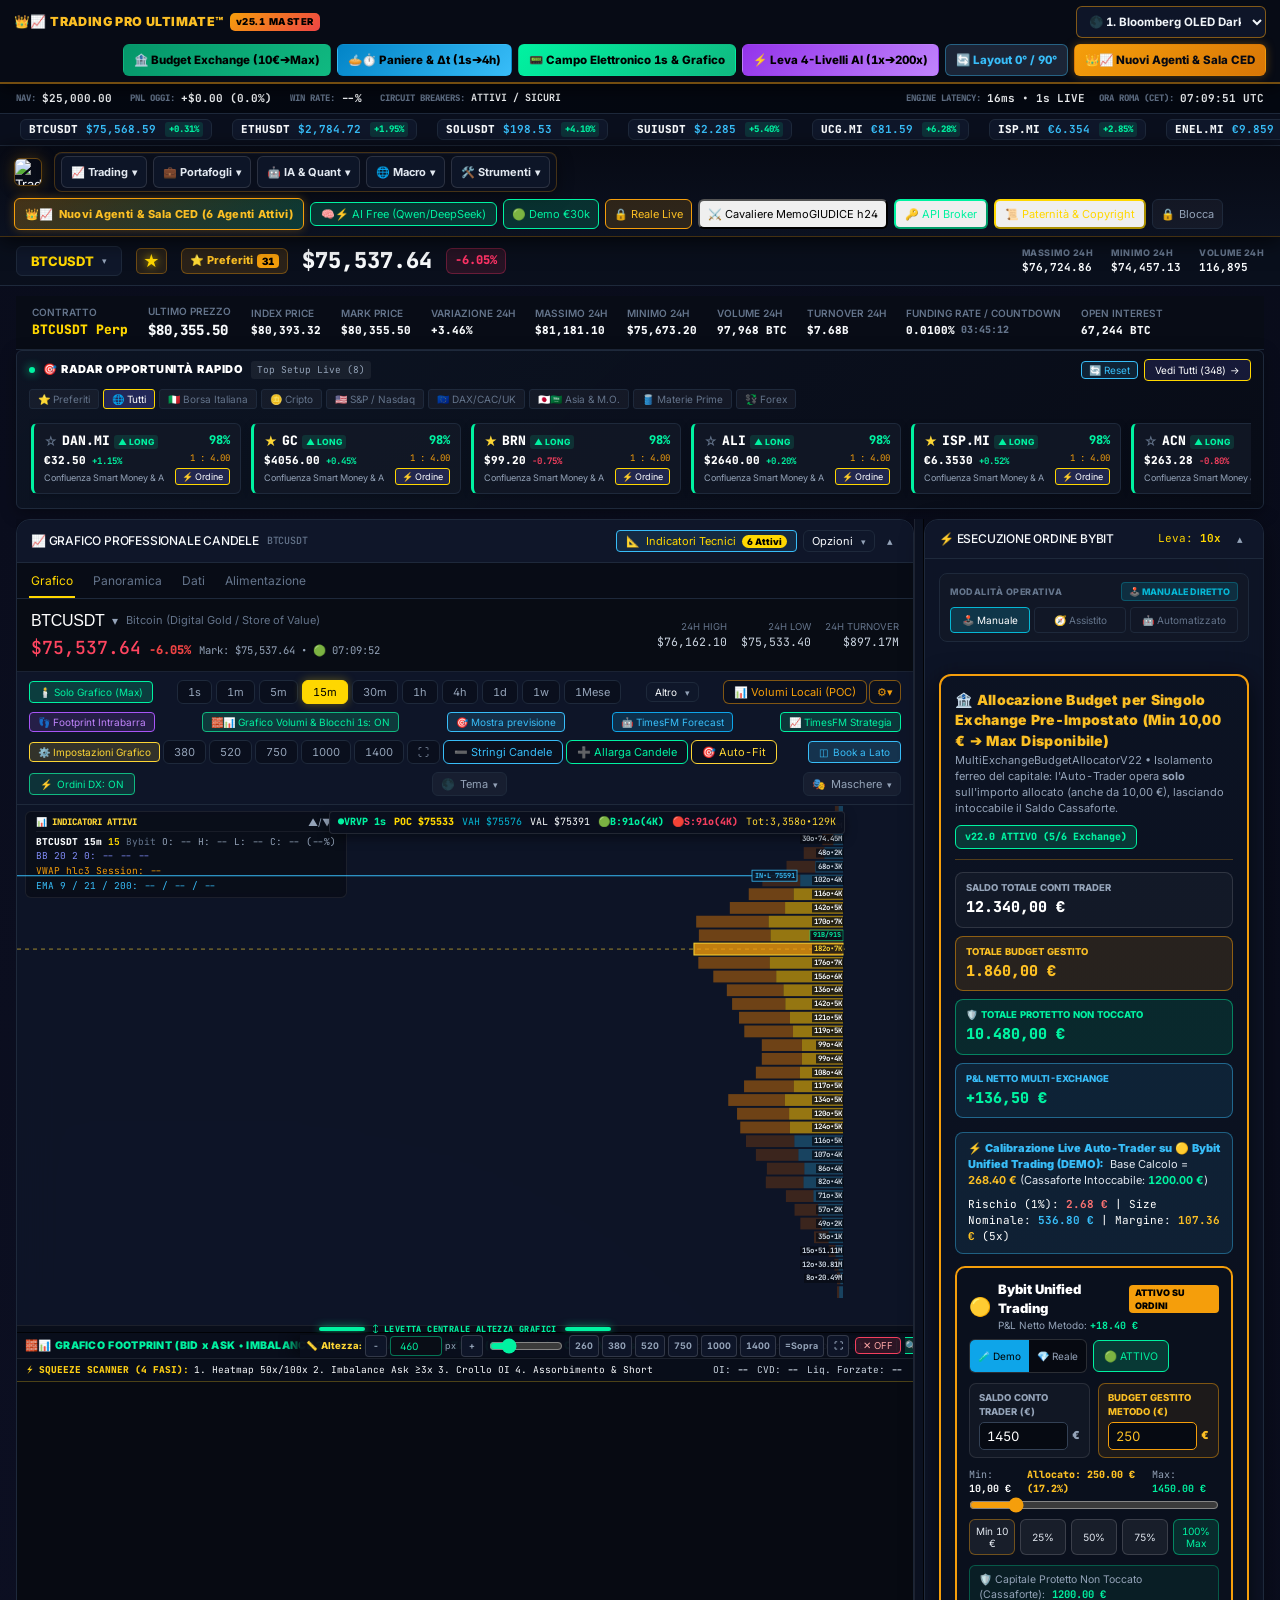
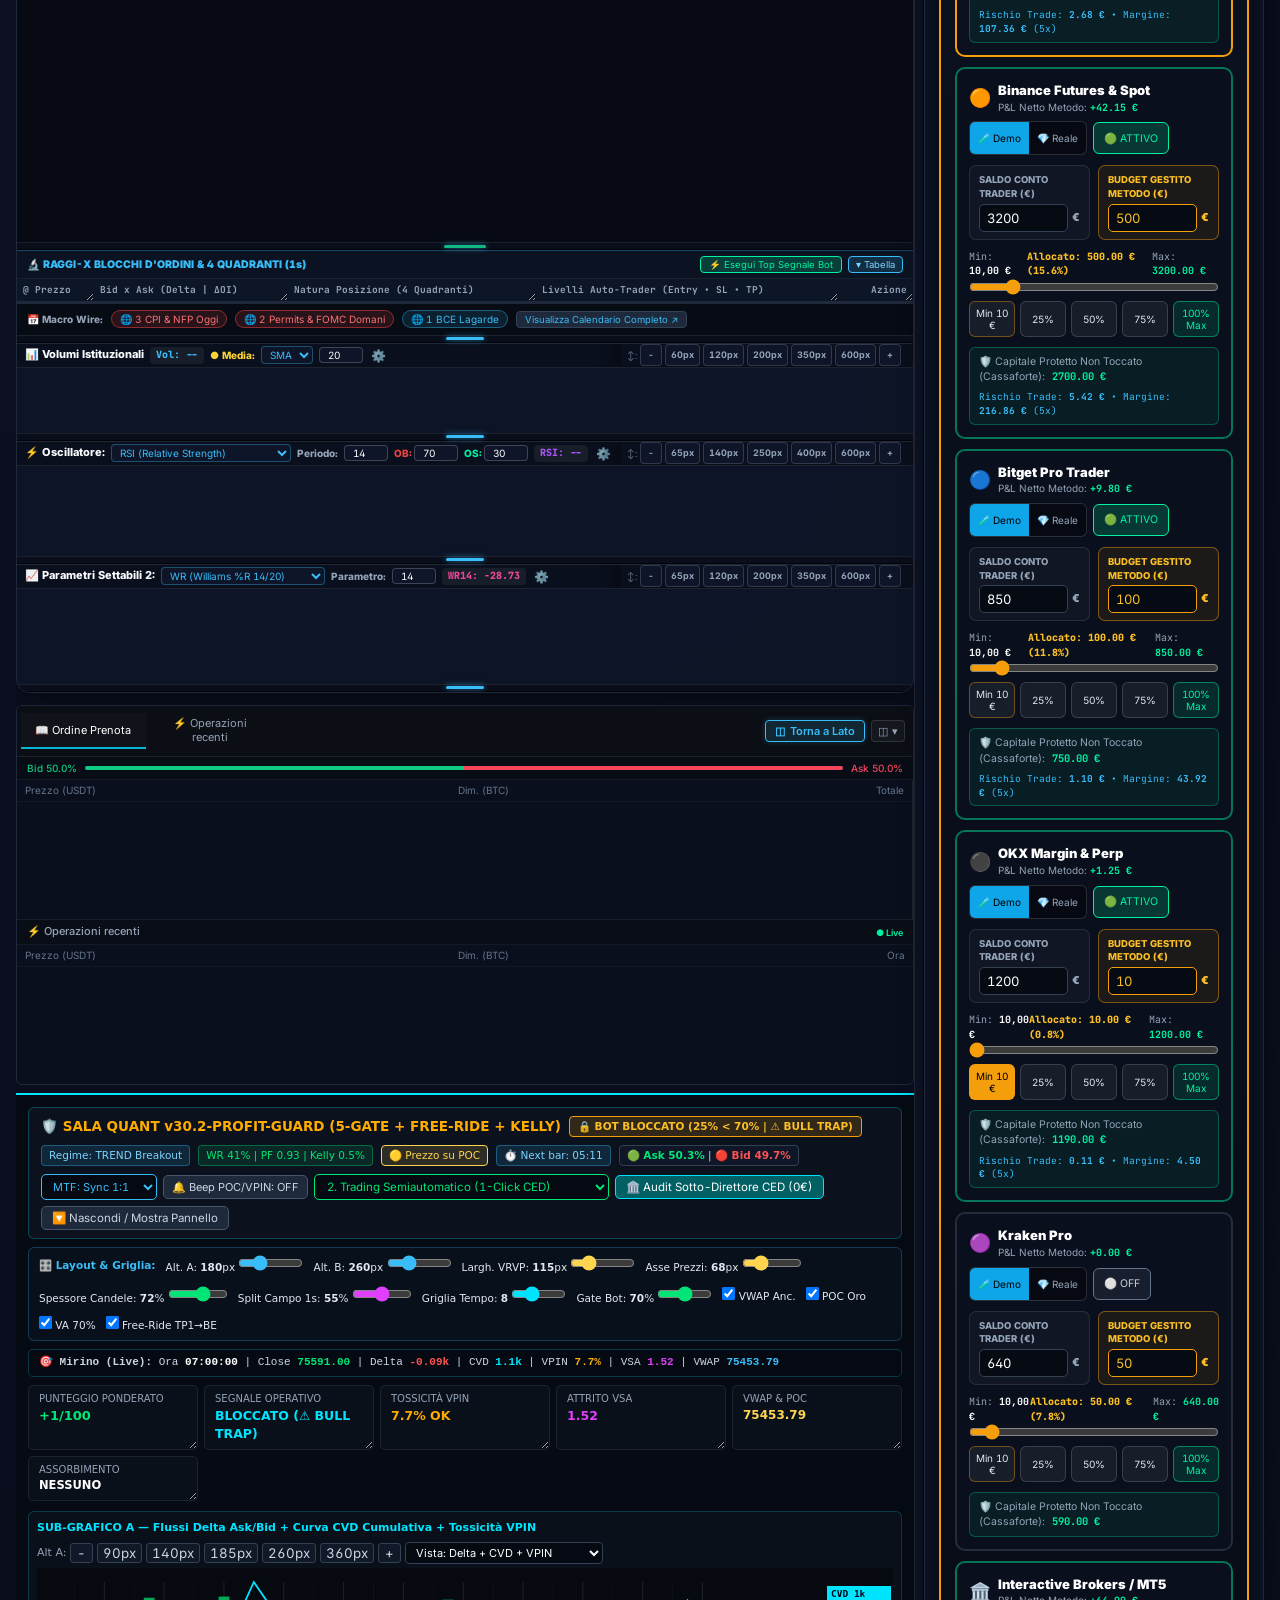
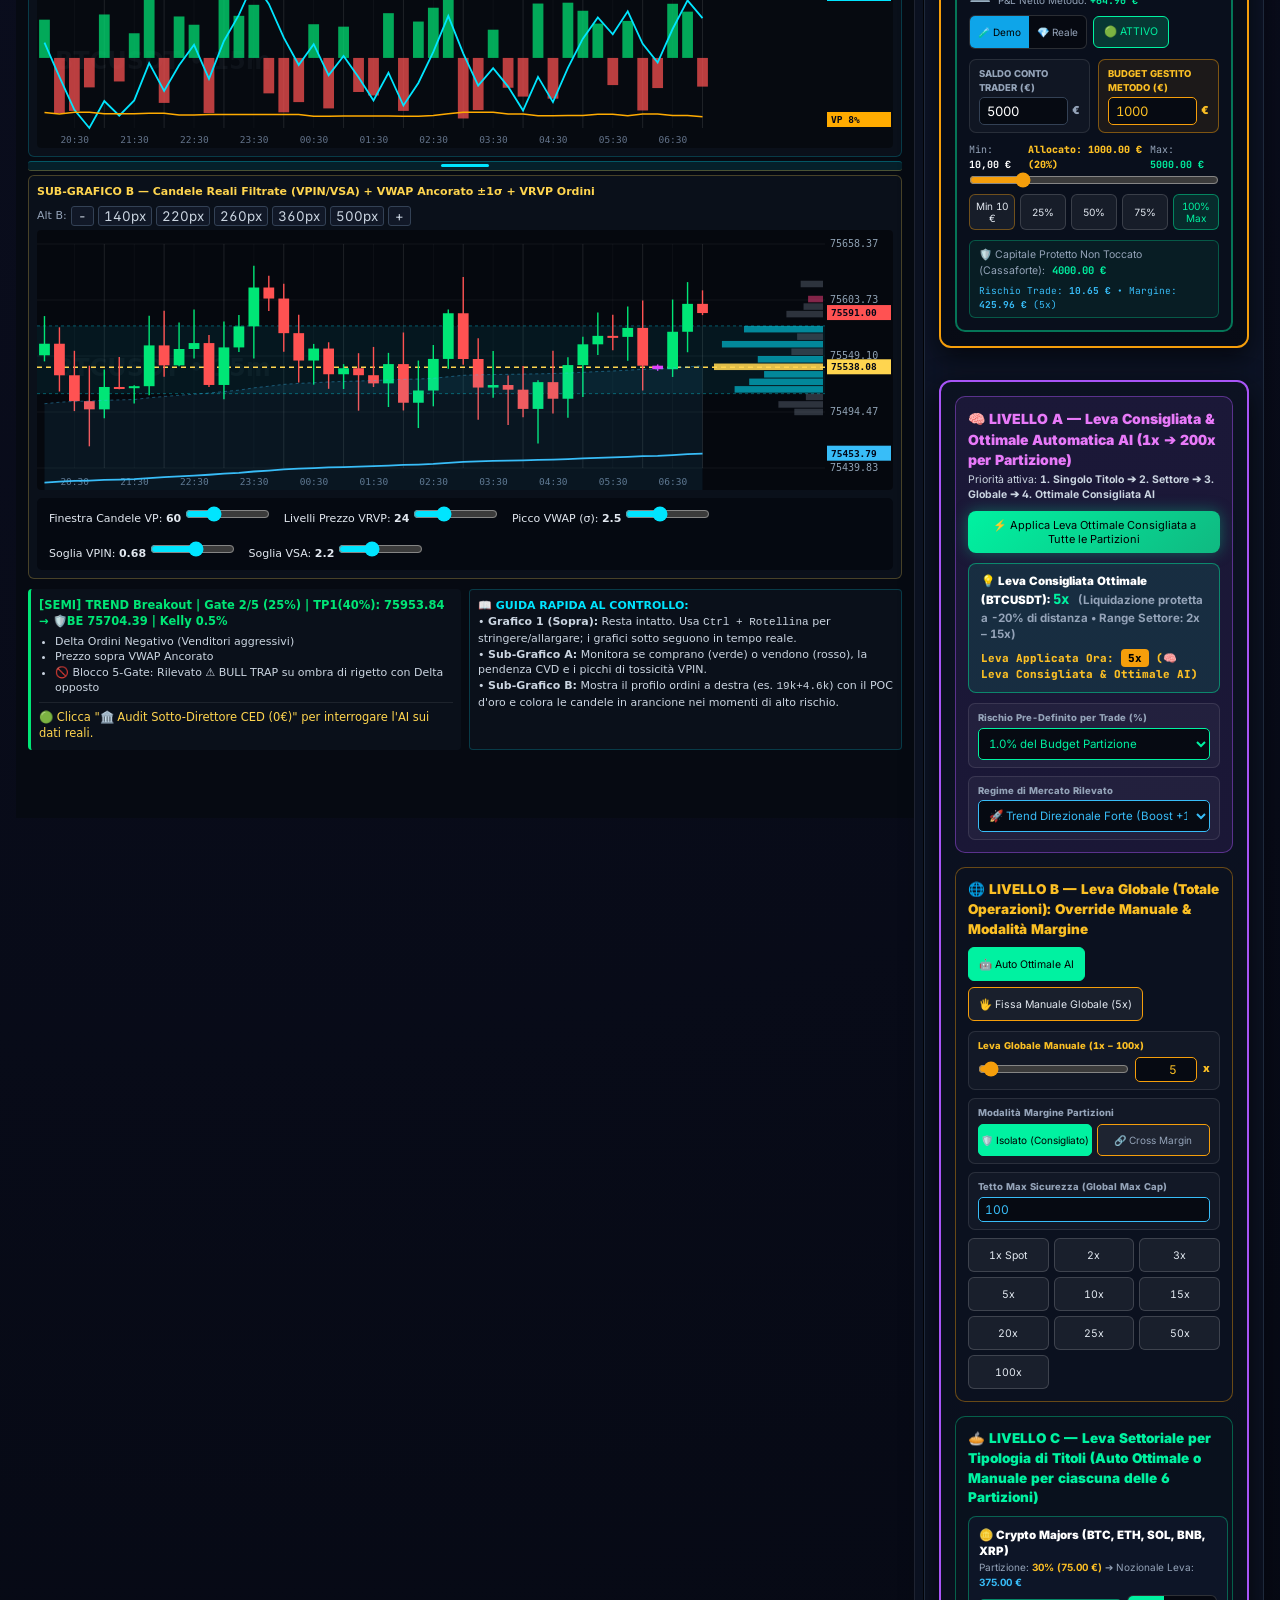
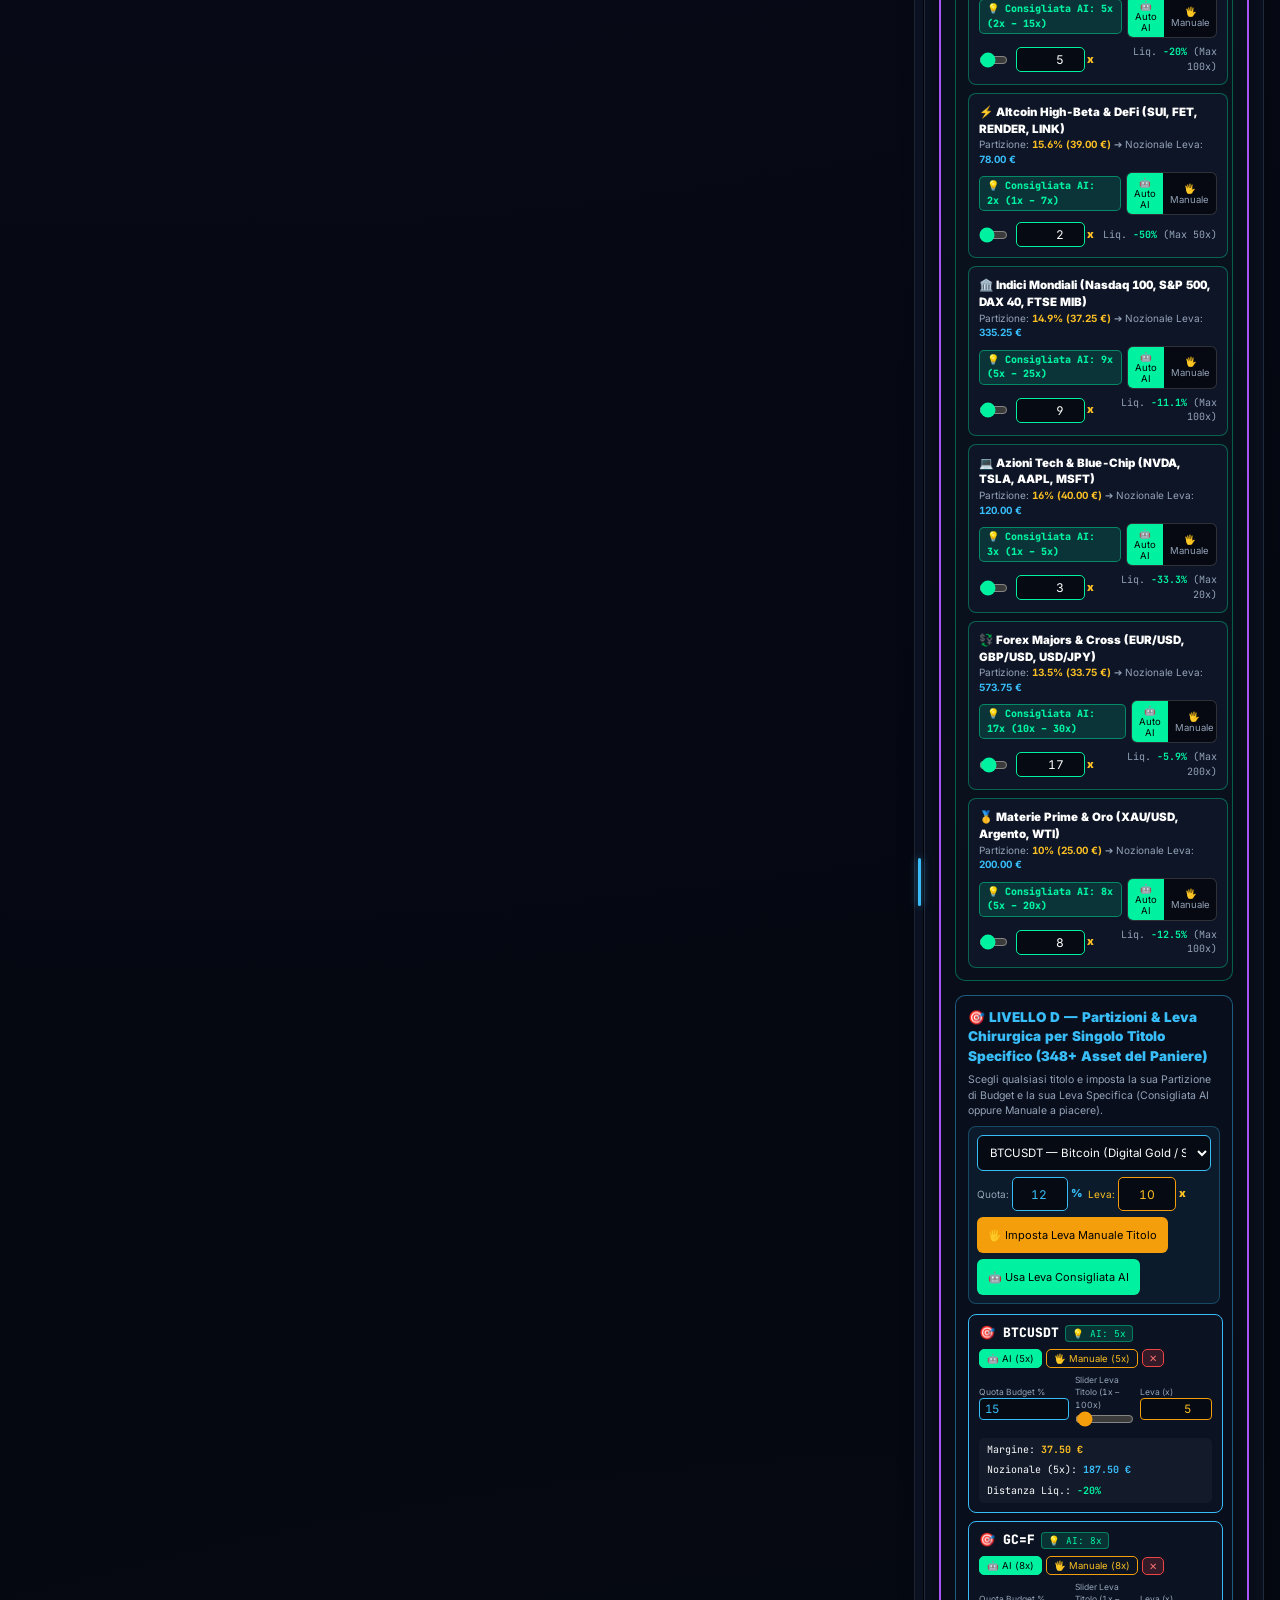
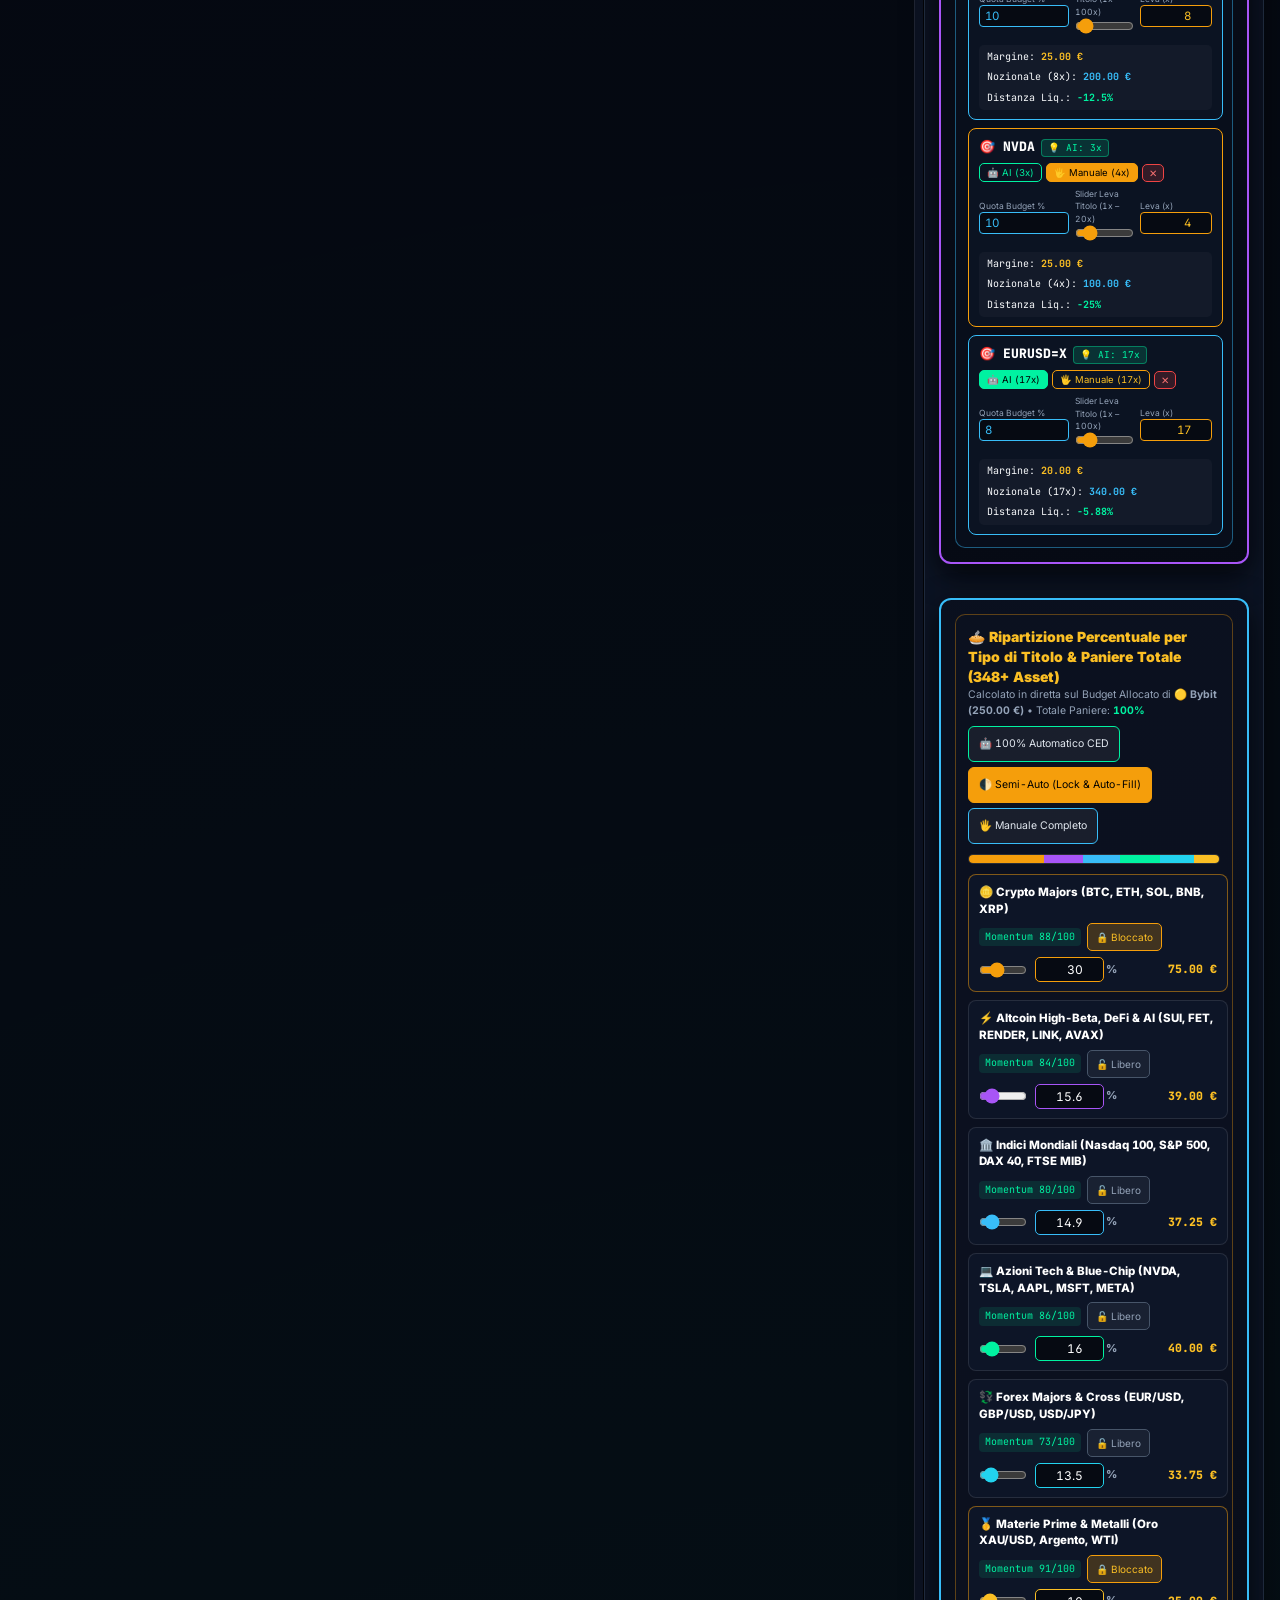
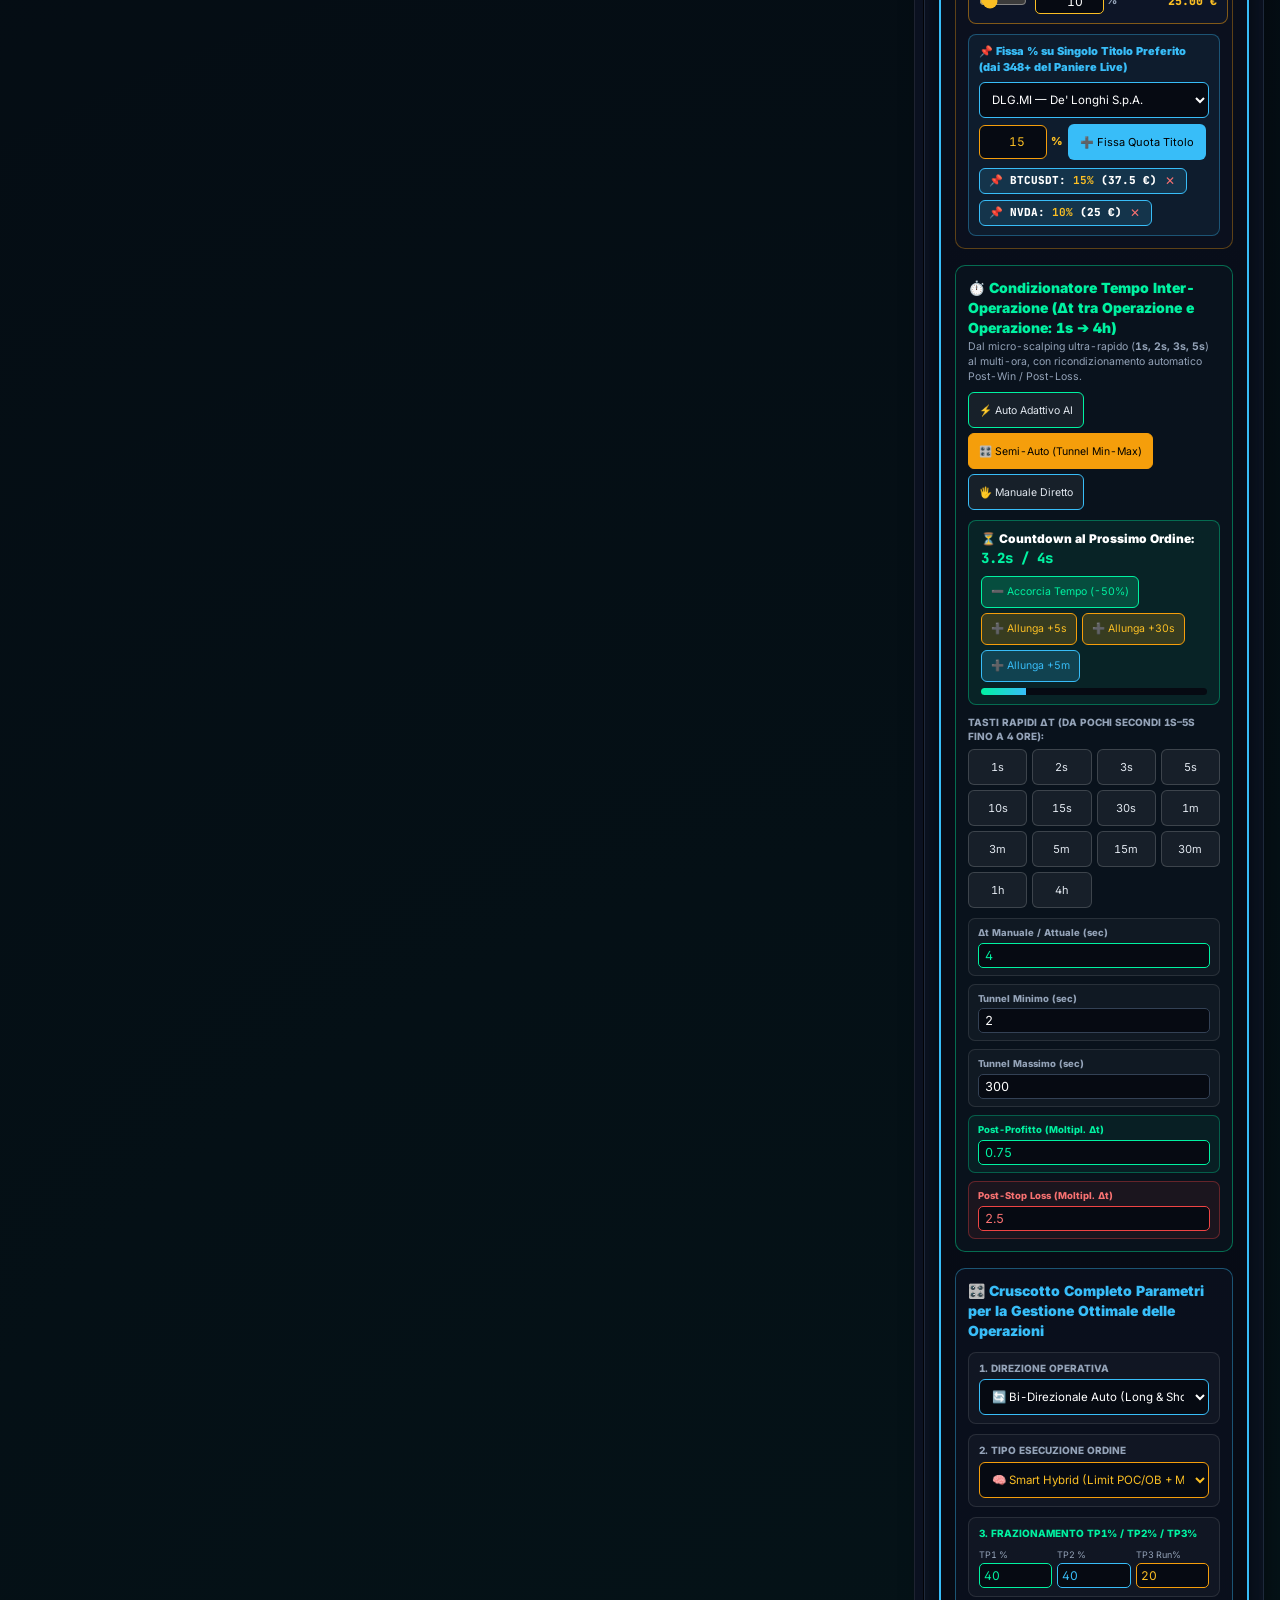
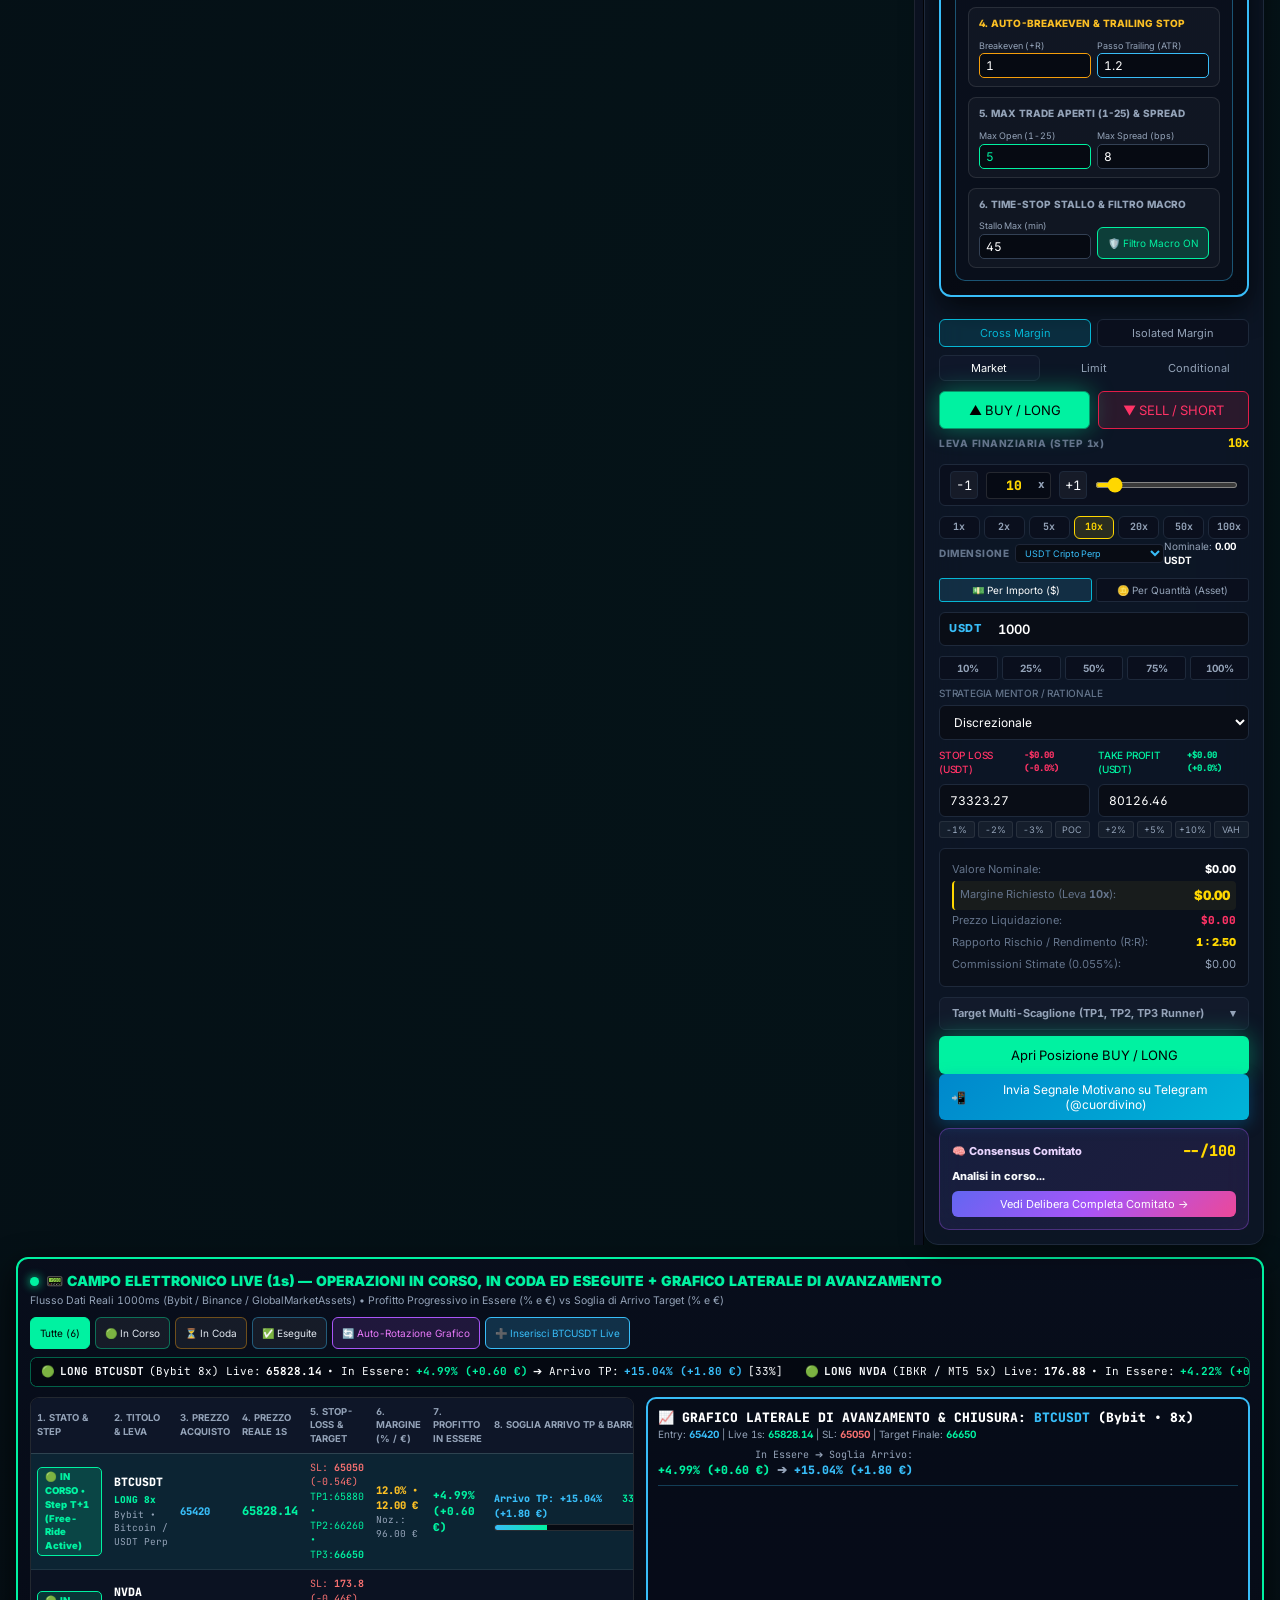
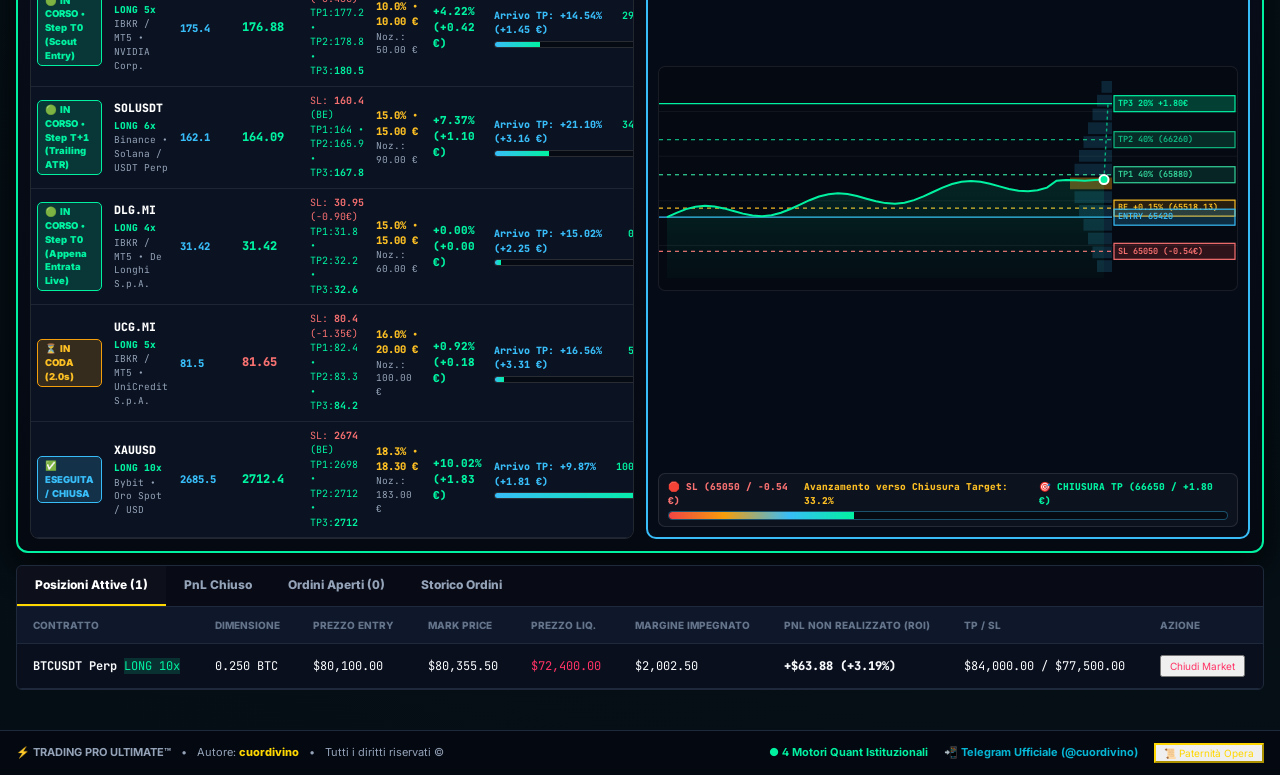
==== commit c9cba276: "v30.8-zero-lag: Zero global window listeners, zero querySelectorAll, canvas alpha:false + Intersecti" ====
--- a/frontend/index.html
+++ b/frontend/index.html
@@ -1078,7 +1078,7 @@
                     <button type="button" onclick="if(window.OrderFlowEngine) OrderFlowEngine.toggleV27ScannerPanel()" style="padding:2px 7px; font-size:9.5px; font-weight:800; border-radius:4px; background:rgba(56,189,248,0.16); border:1px solid #38bdf8; color:#7dd3fc; cursor:pointer;">▾ Tabella</button>
                   </div>
                 </div>
-                <div id="v27-scanner-body-wrap" style="overflow-x:auto; height:auto; max-height:none; overflow-y:visible; -webkit-overflow-scrolling:touch; touch-action:pan-x pan-y;">
+                <div id="v27-scanner-body-wrap" style="max-height:420px; overflow-y:auto; overflow-x:auto; -webkit-overflow-scrolling:touch; touch-action:pan-x pan-y; contain:layout paint;">
                   <table style="width:100%; border-collapse:collapse; font-family:var(--font-mono); font-size:10.5px; text-align:left;">
                     <thead>
                       <tr style="background:rgba(15,23,42,0.92); color:#94a3b8; font-size:9.5px; border-bottom:1px solid #1e293b;">
@@ -1097,7 +1097,7 @@
 
             
             <!-- BYBIT MACRO TIMELINE RIBBON (NOTIZIE ECONOMICHE SUL GRAFICO) -->
-            <div class="bybit-macro-timeline-ribbon" id="bybit-macro-timeline-ribbon" style="position:relative; z-index:5; background:#060b14; border-top:1px solid #1e293b; clear:both; flex-wrap:nowrap; white-space:nowrap; height:34px; overflow-x:auto; overflow-y:hidden;">
+            <div class="bybit-macro-timeline-ribbon" id="bybit-macro-timeline-ribbon" style="position:relative; z-index:5; background:#060b14; border-top:1px solid #1e293b; clear:both; min-height:32px; flex-wrap:nowrap; white-space:nowrap; overflow-x:auto; overflow-y:hidden;">
               <span style="font-size:10px; font-weight:800; color:#94a3b8; display:inline-flex; align-items:center; gap:4px;">
                 <span>📅 Macro Wire:</span>
               </span>
@@ -3951,7 +3951,7 @@
   <script src="js/free_llm_router_v28.js?v=29.3-chartfix"></script>
   <script src="js/trading_ced_suite_v18.js?v=29.3-chartfix"></script>
 <script>if('serviceWorker' in navigator){navigator.serviceWorker.getRegistrations().then(r=>r.forEach(reg=>reg.update()));}</script>
-<script src="js/quant_addon_readonly.js?v=30.7-clean-14rows" defer></script>
+<script src="js/quant_addon_readonly.js?v=30.8-zero-lag" defer></script>
 </body>
 </html>
 
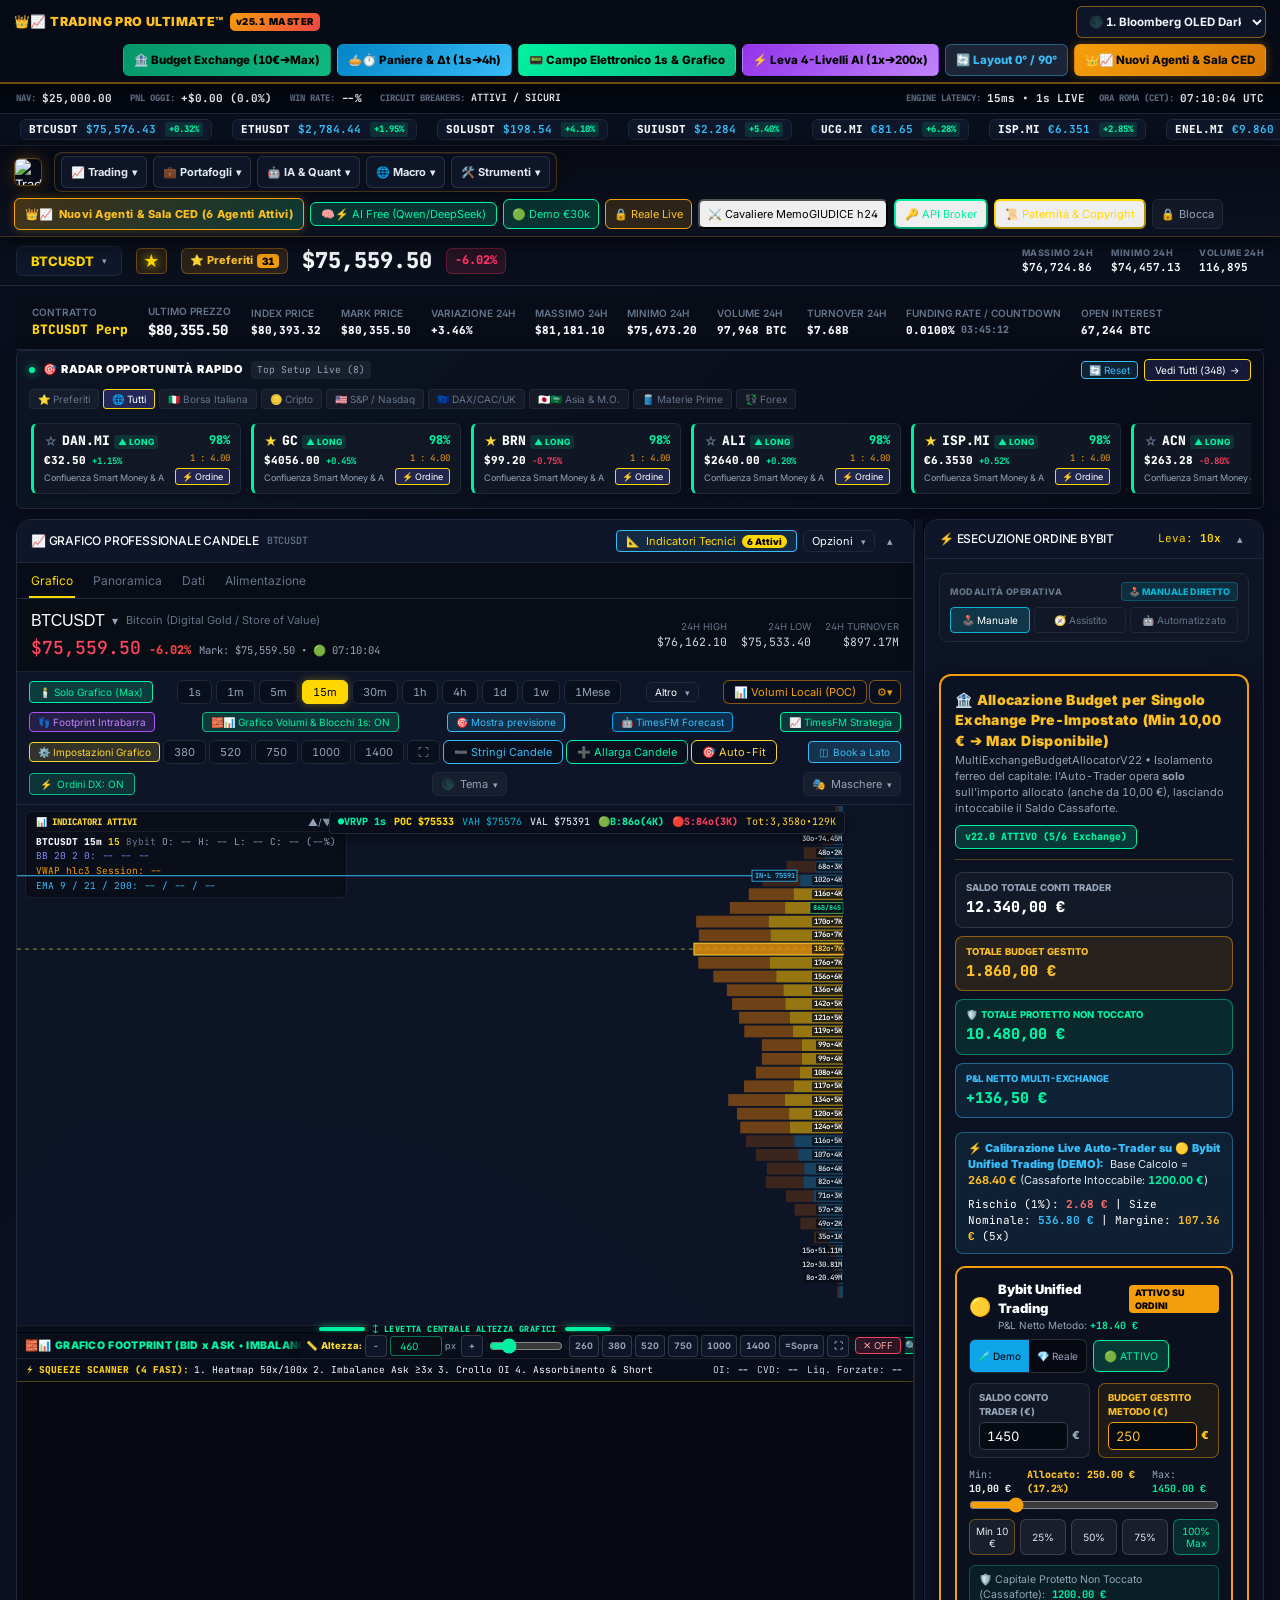
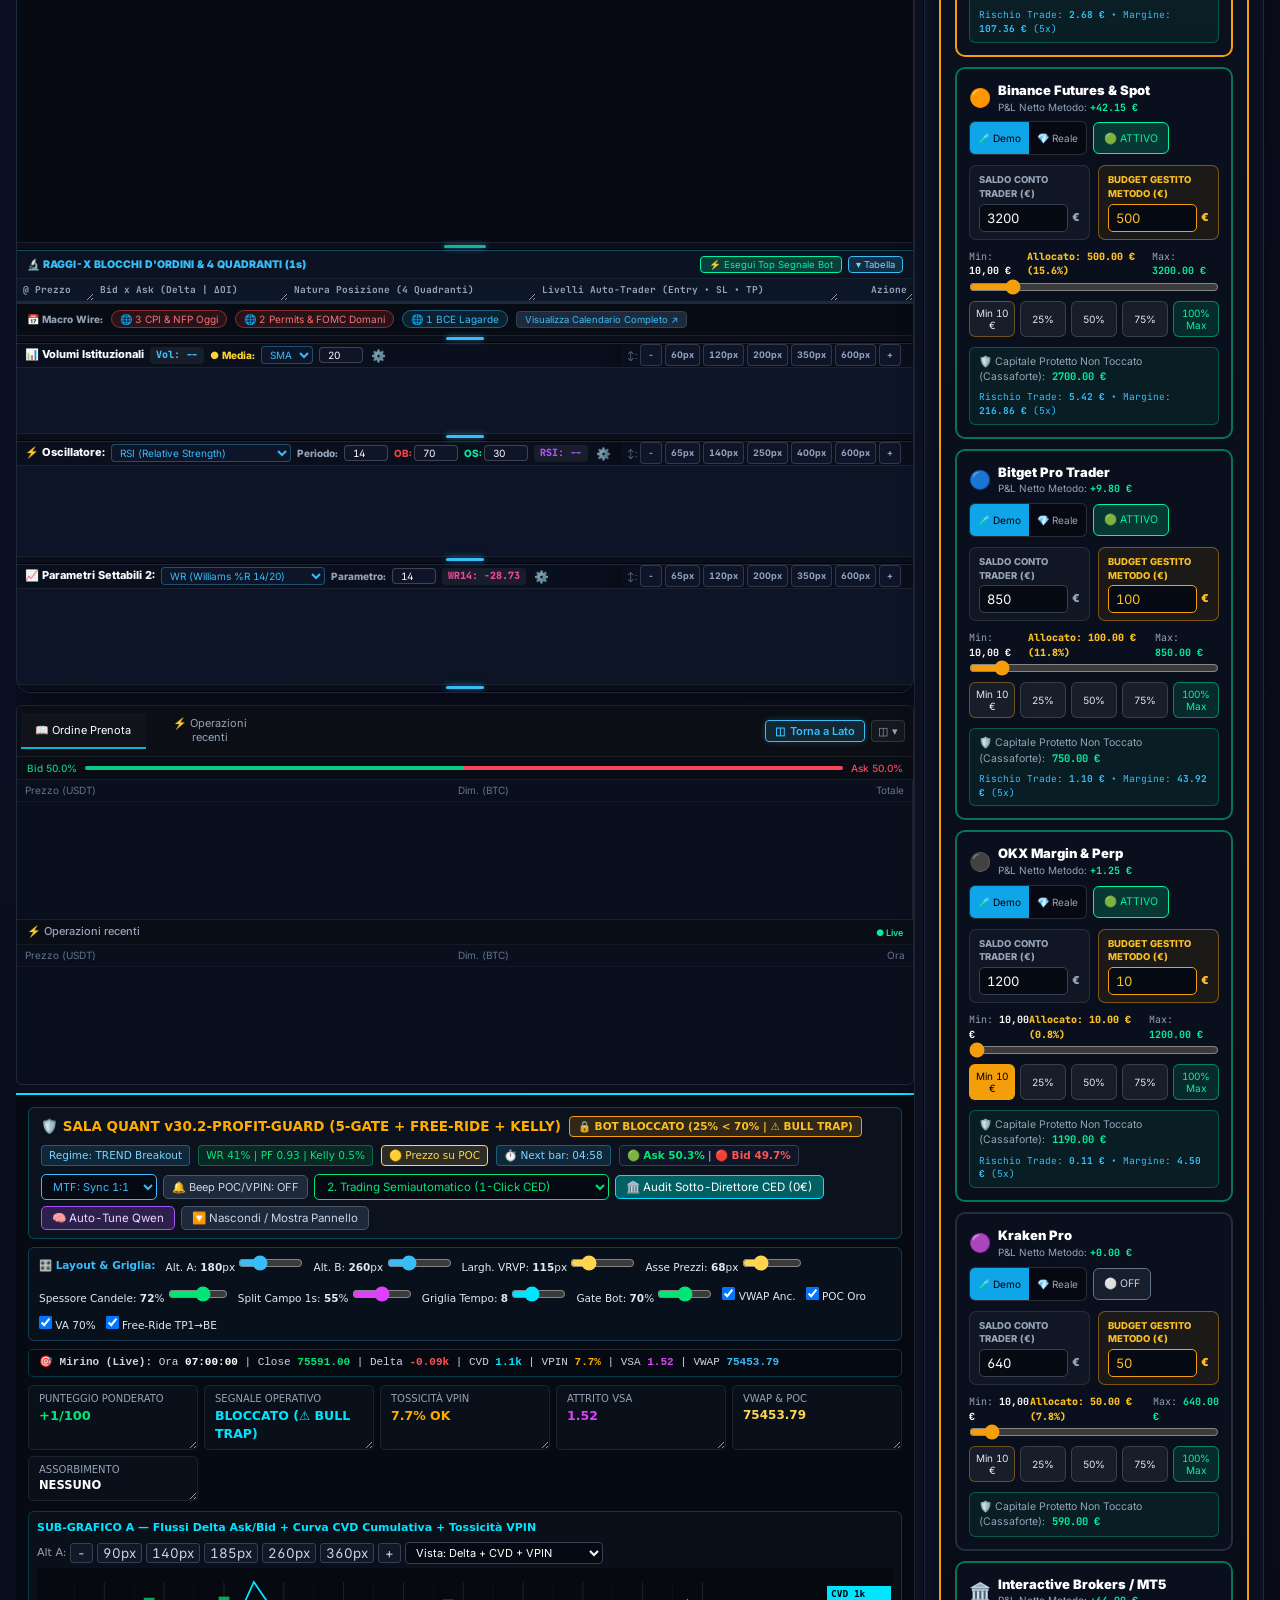
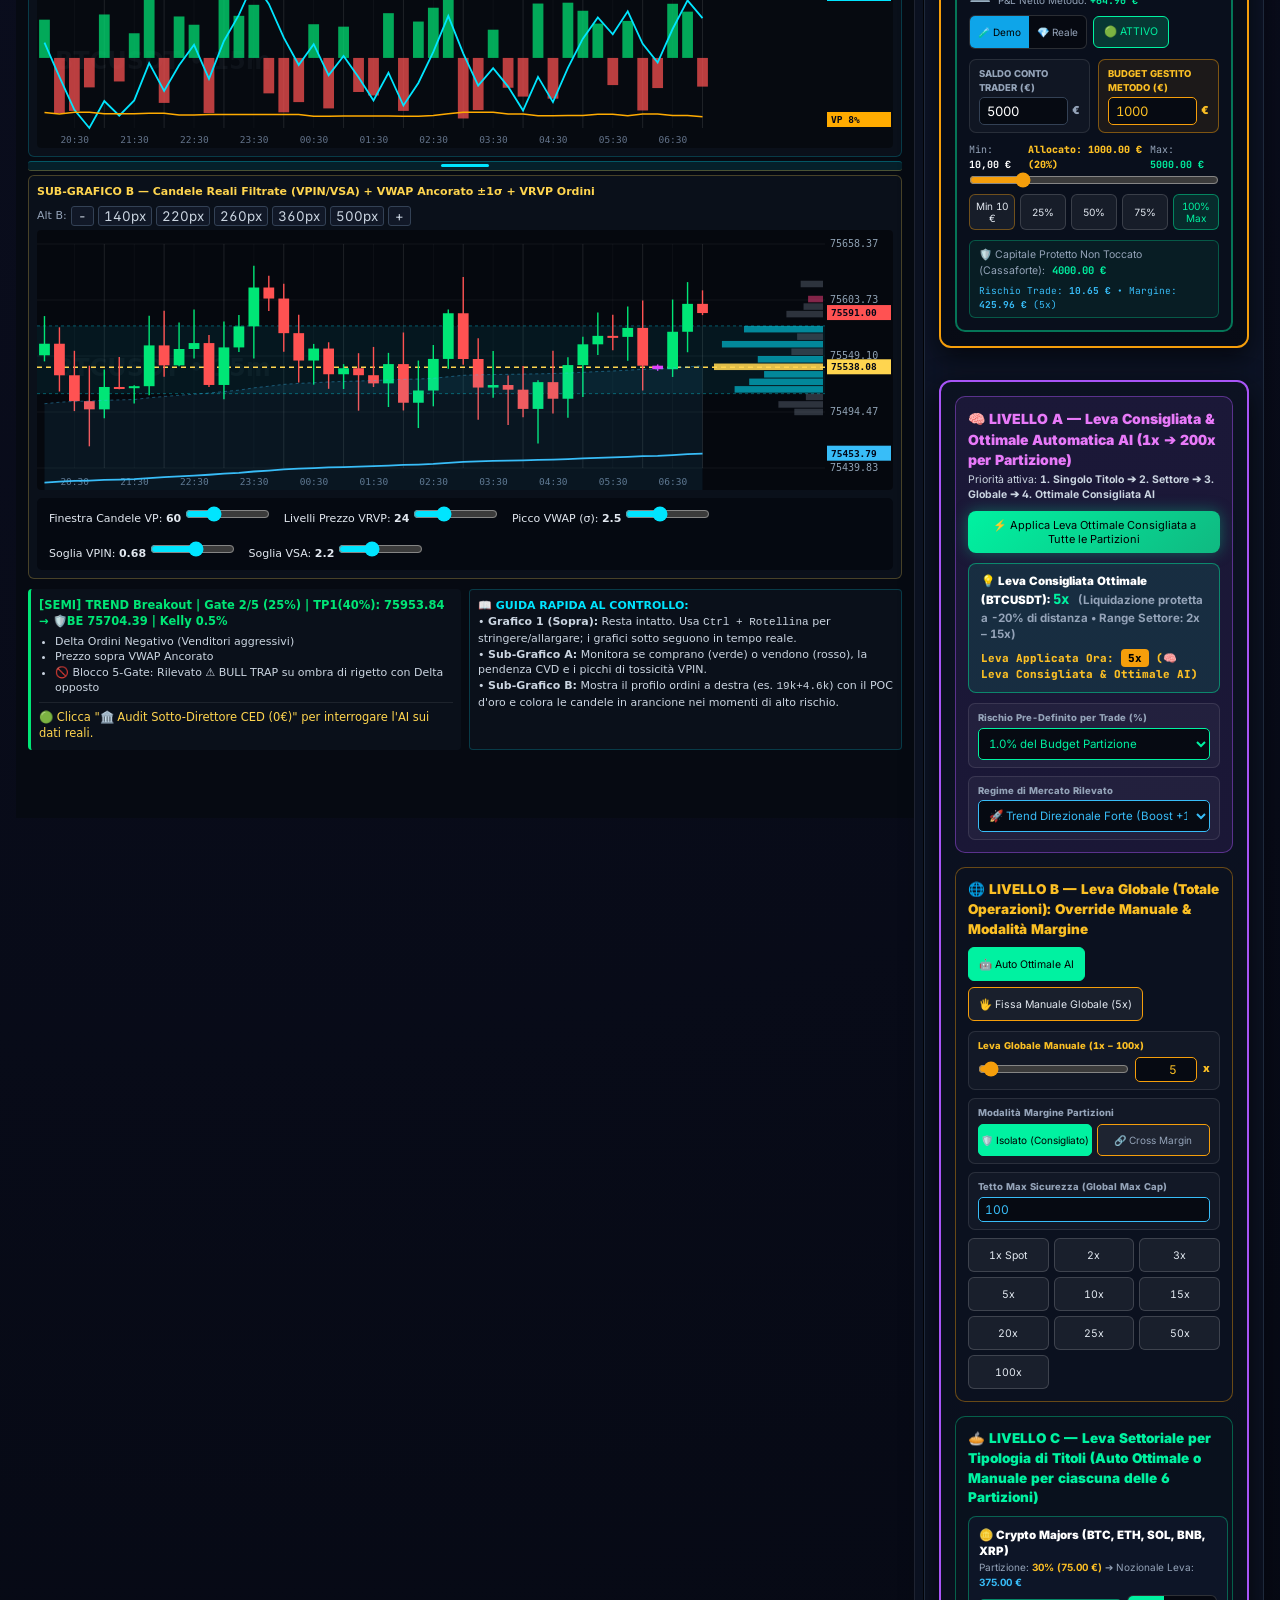
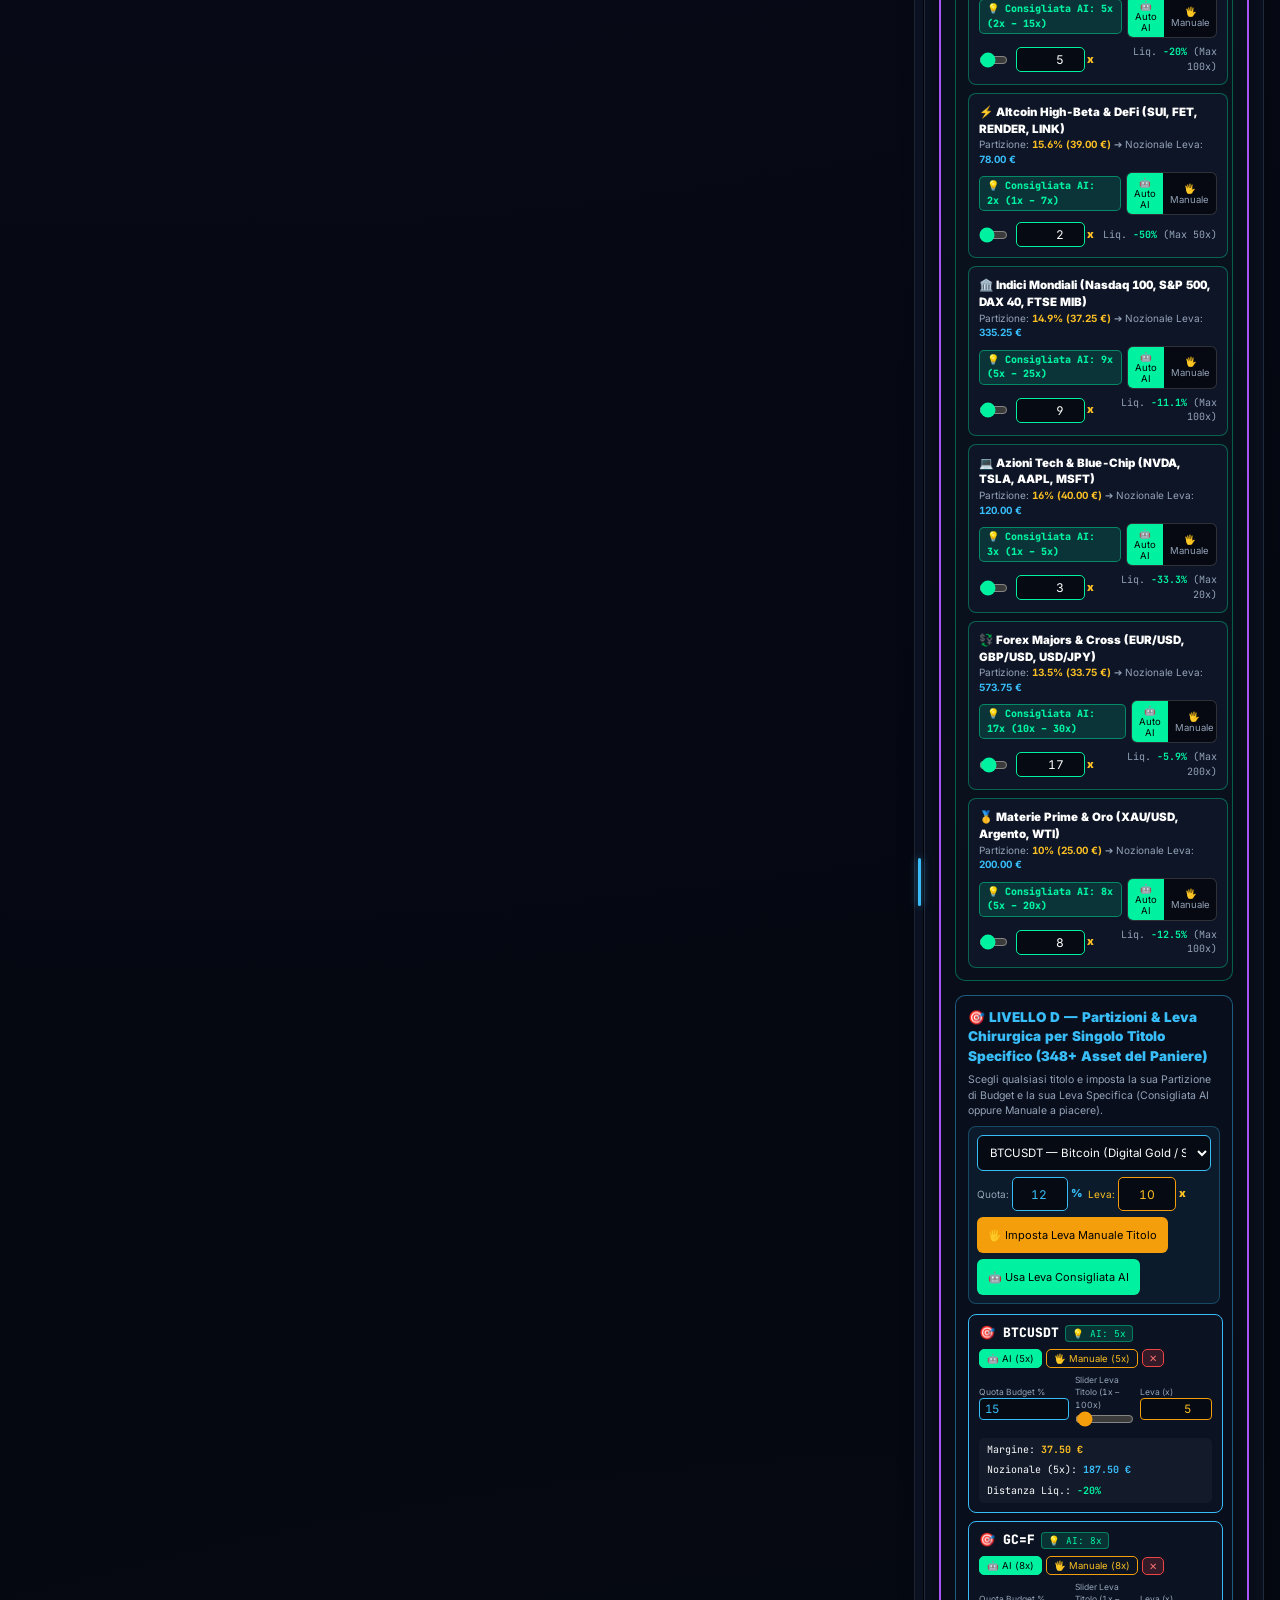
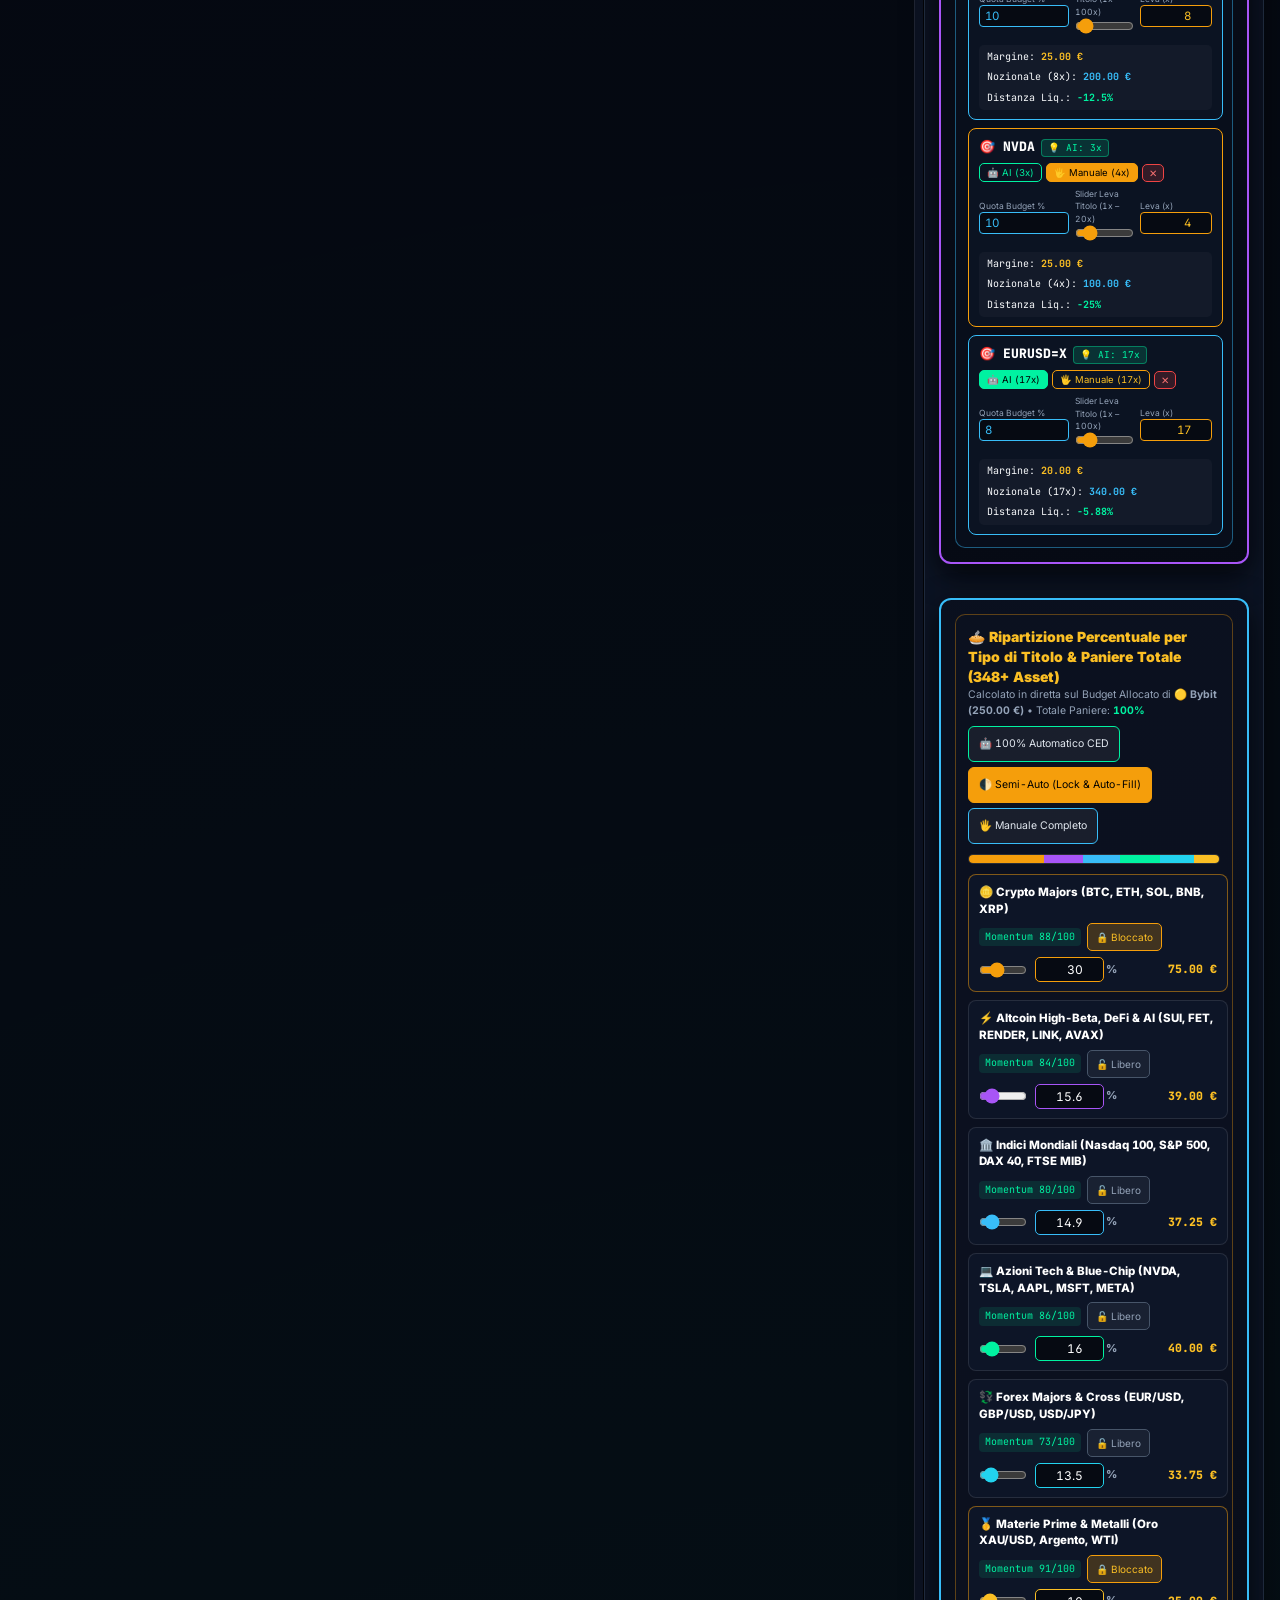
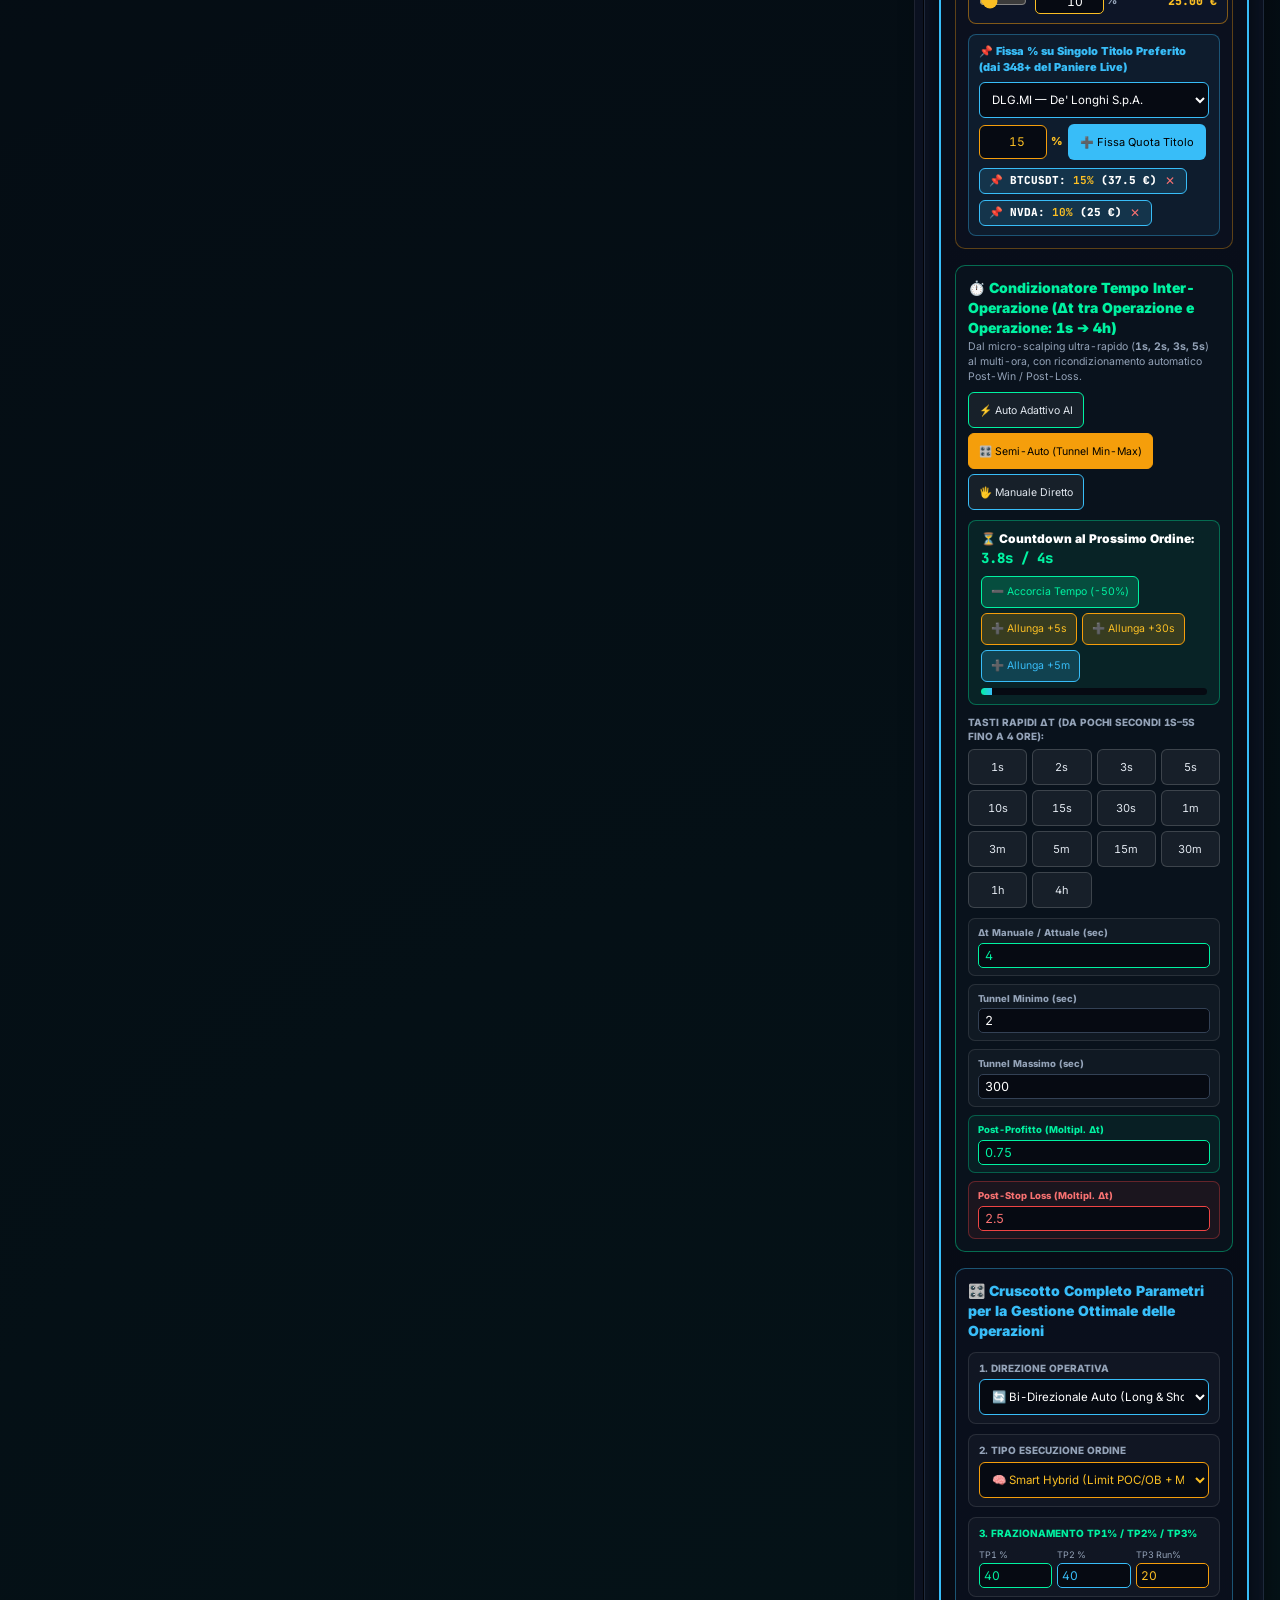
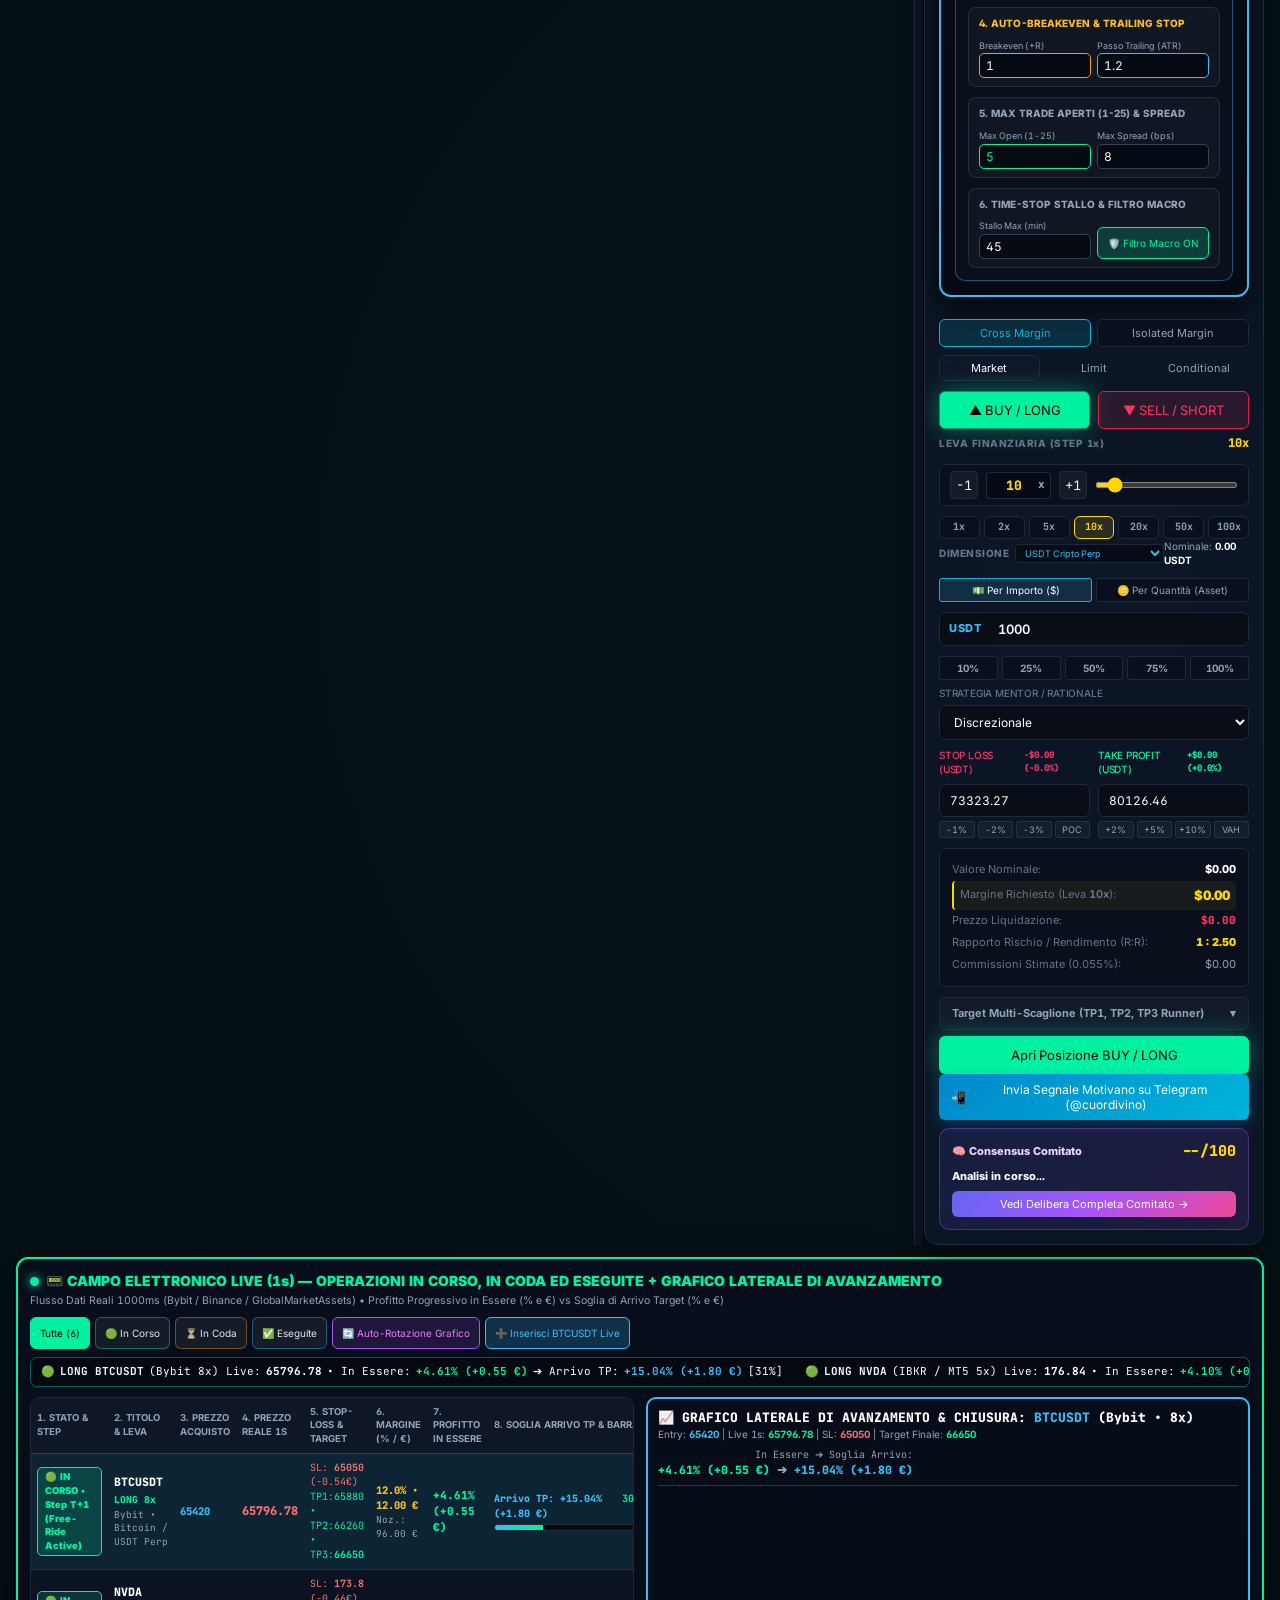
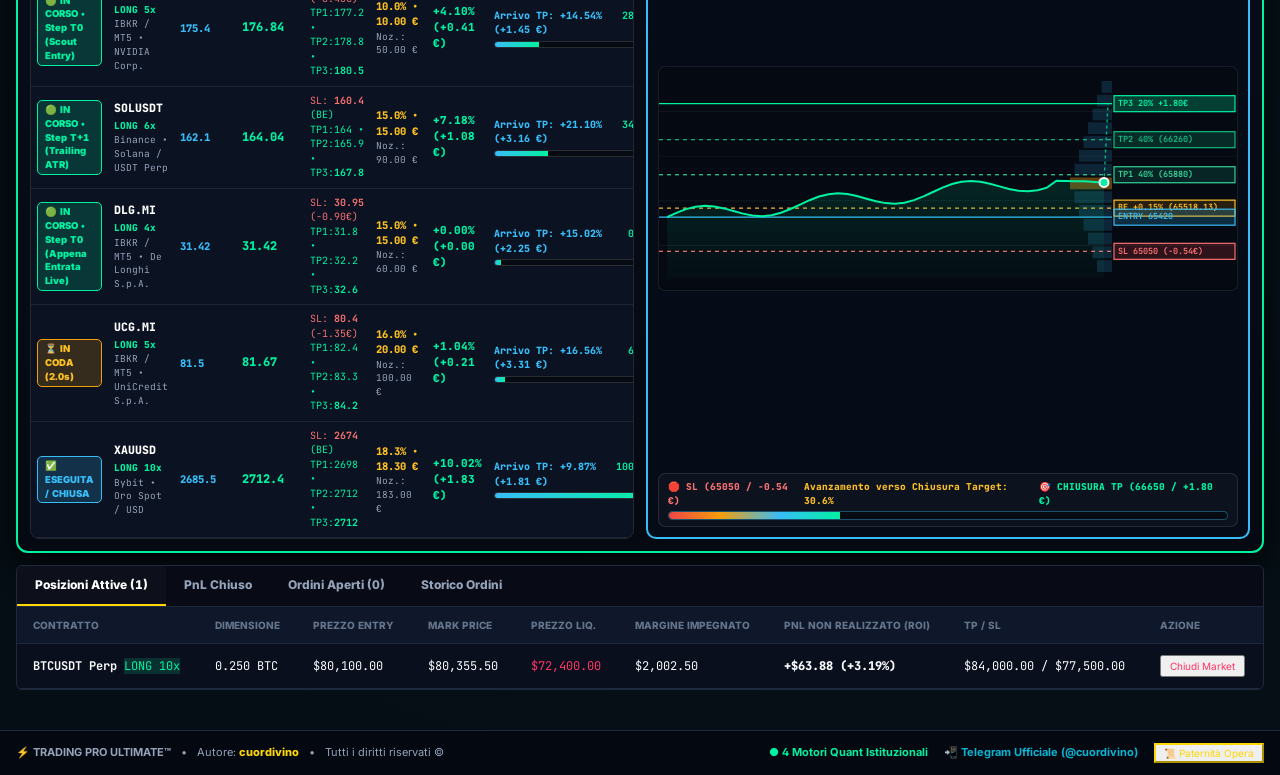
==== commit 73df3598: "v31.0-qwen4-omni: Qwen 3.8 27B multimodal + Nemotron 3 Ultra/Super VL + Ollama qwen4:27b, imageDataU" ====
--- a/frontend/index.html
+++ b/frontend/index.html
@@ -3946,12 +3946,12 @@
   <script src="js/tpu_security_guard.js?v=29.3-chartfix"></script>
   <script src="js/marketing_erp_engine.js?v=29.3-chartfix"></script>
   <script src="js/rnd_autonomous_agents.js?v=29.3-chartfix"></script>
-  <script src="js/free_llm_router.js?v=29.5-PRO"></script>
+  <script src="js/free_llm_router.js?v=31.0-qwen4-omni"></script>
   <script src="js/vercel_skills_bridge.js?v=29.3-chartfix"></script>
   <script src="js/free_llm_router_v28.js?v=29.3-chartfix"></script>
   <script src="js/trading_ced_suite_v18.js?v=29.3-chartfix"></script>
 <script>if('serviceWorker' in navigator){navigator.serviceWorker.getRegistrations().then(r=>r.forEach(reg=>reg.update()));}</script>
-<script src="js/quant_addon_readonly.js?v=30.8-zero-lag" defer></script>
+<script src="js/quant_addon_readonly.js?v=31.0-qwen4-omni" defer></script>
 </body>
 </html>
 
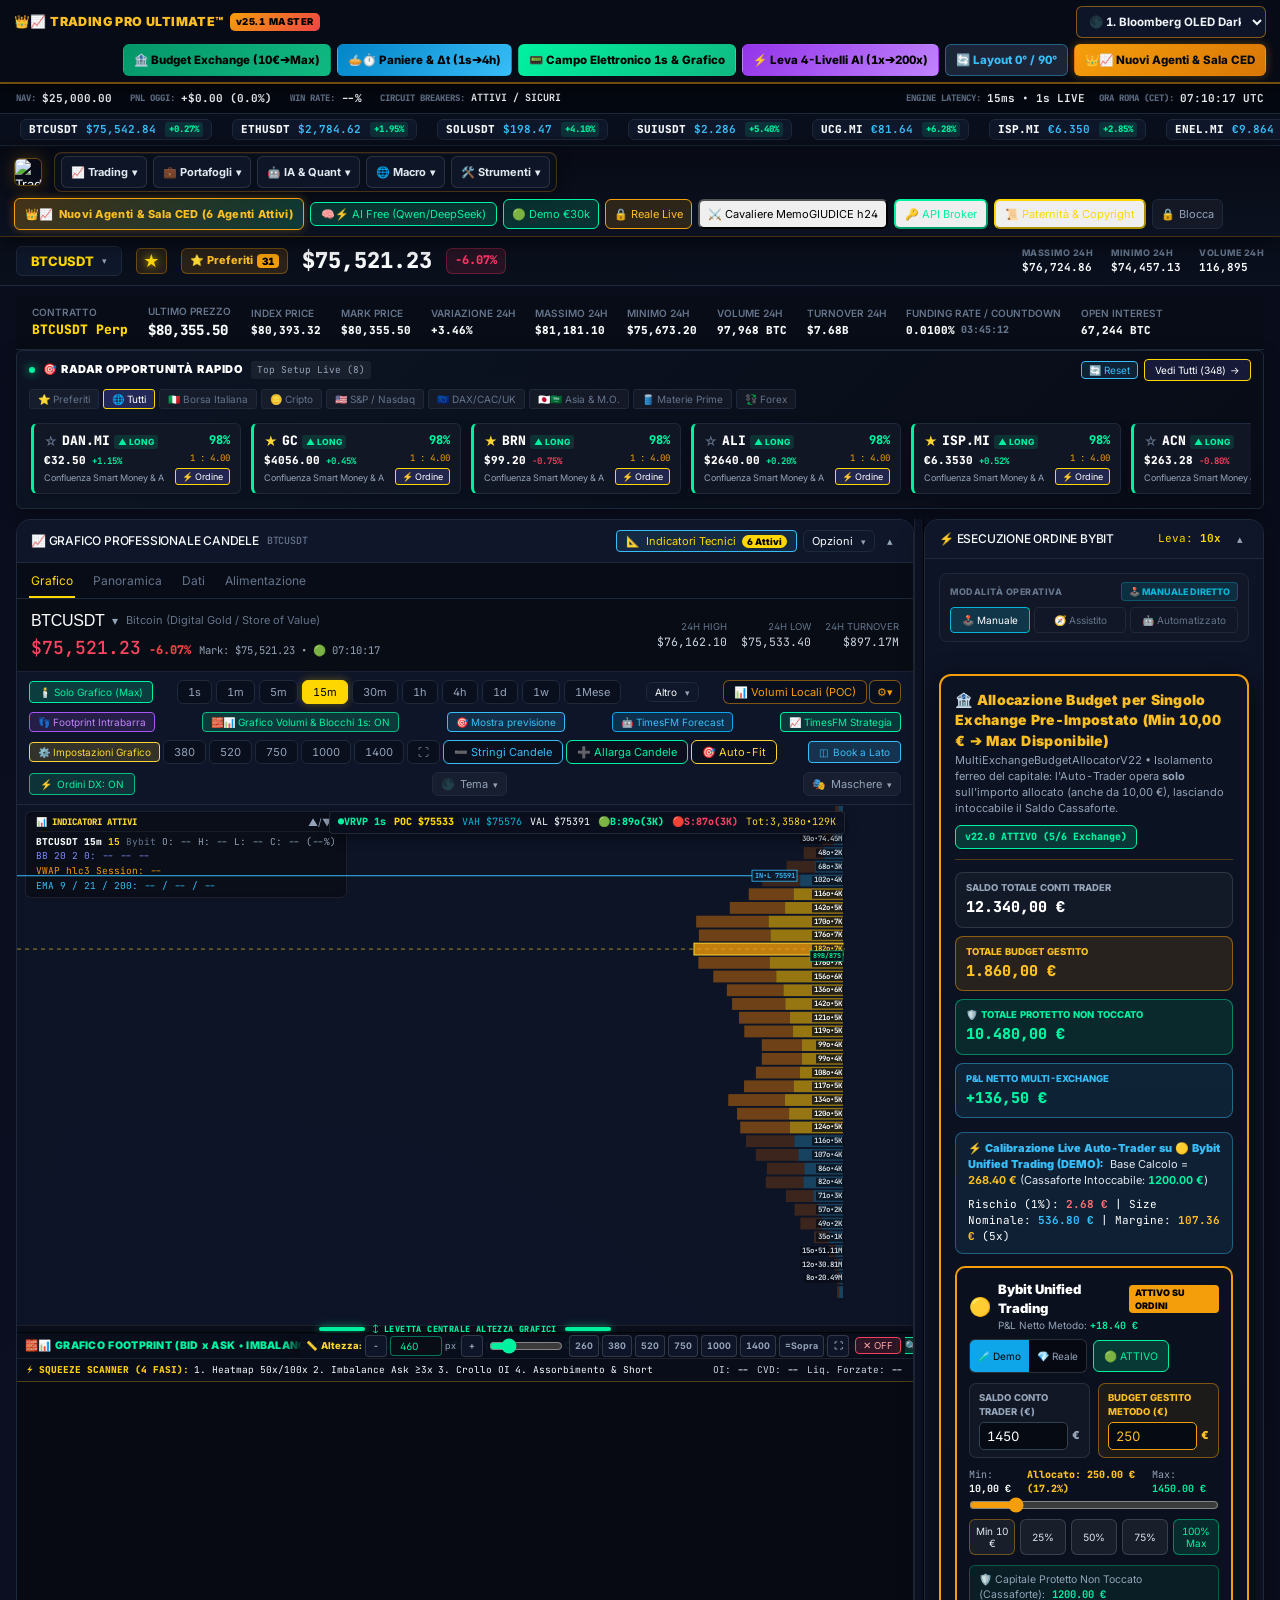
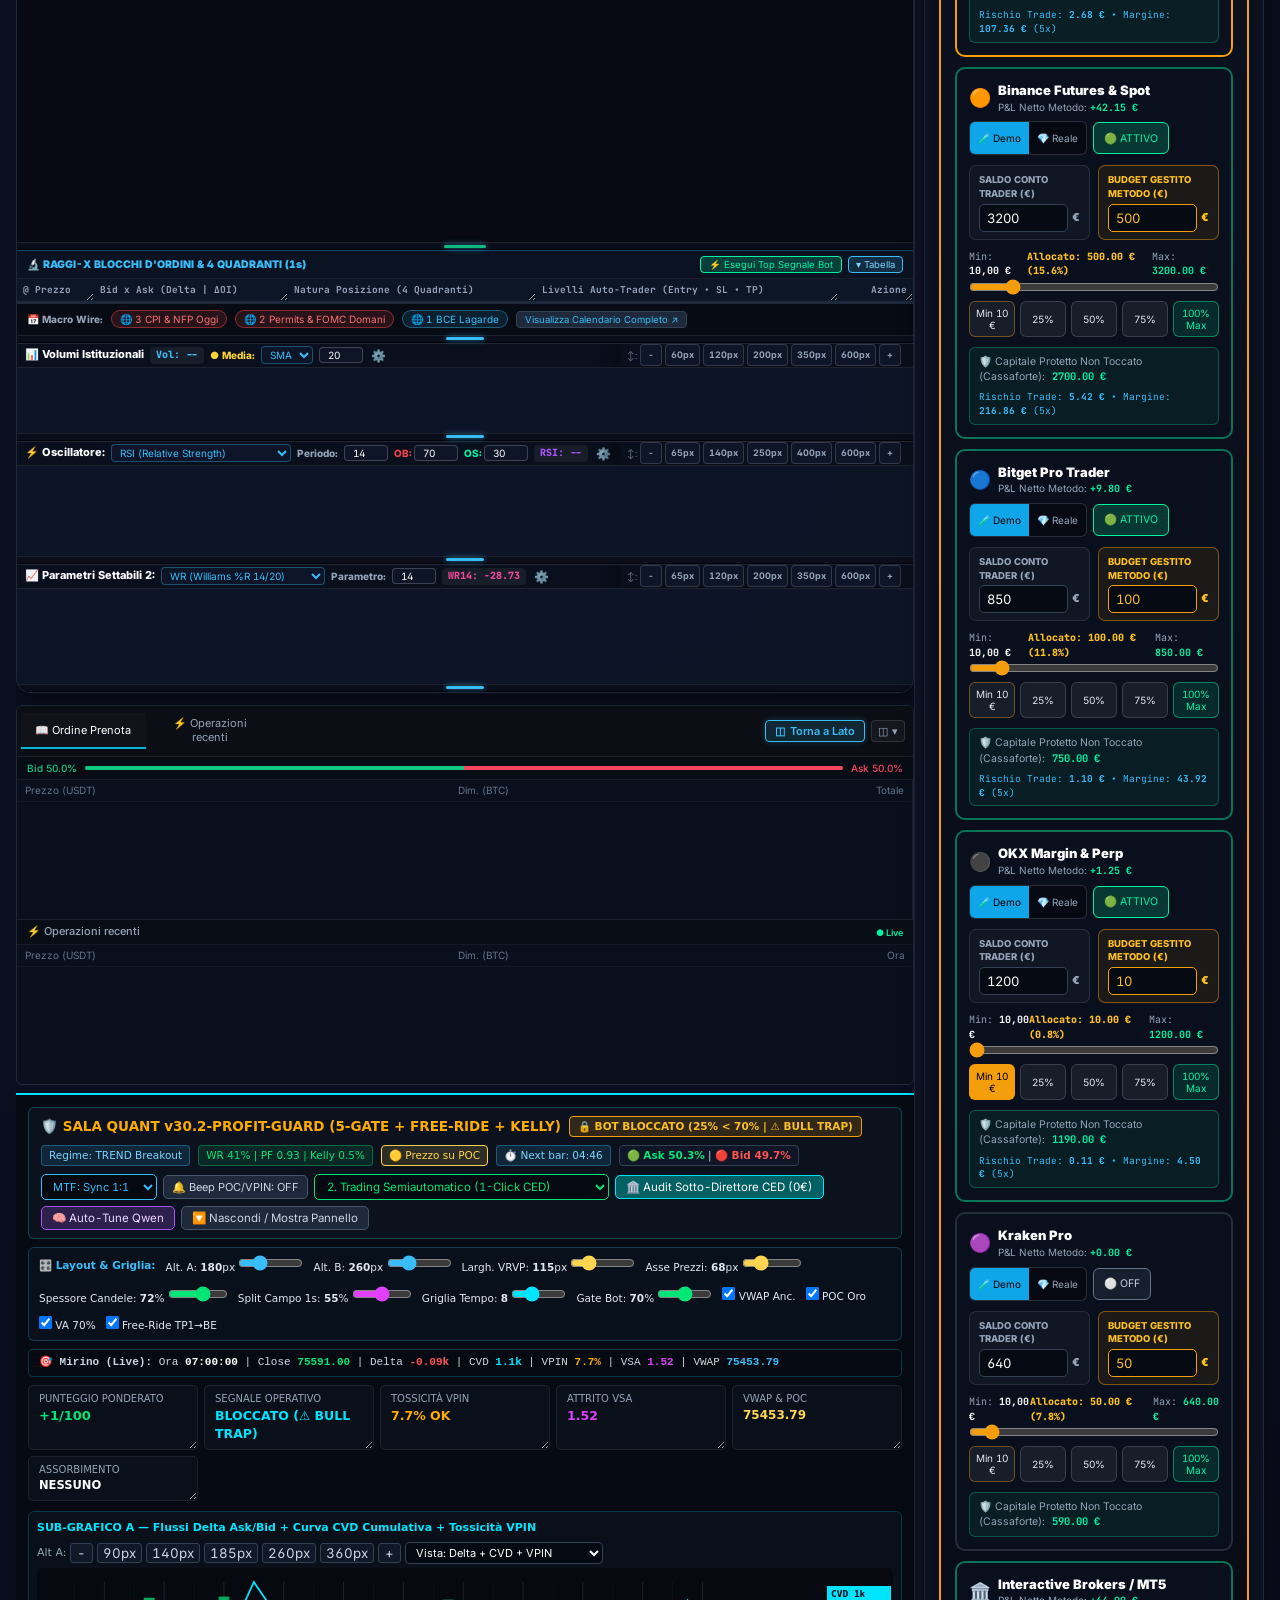
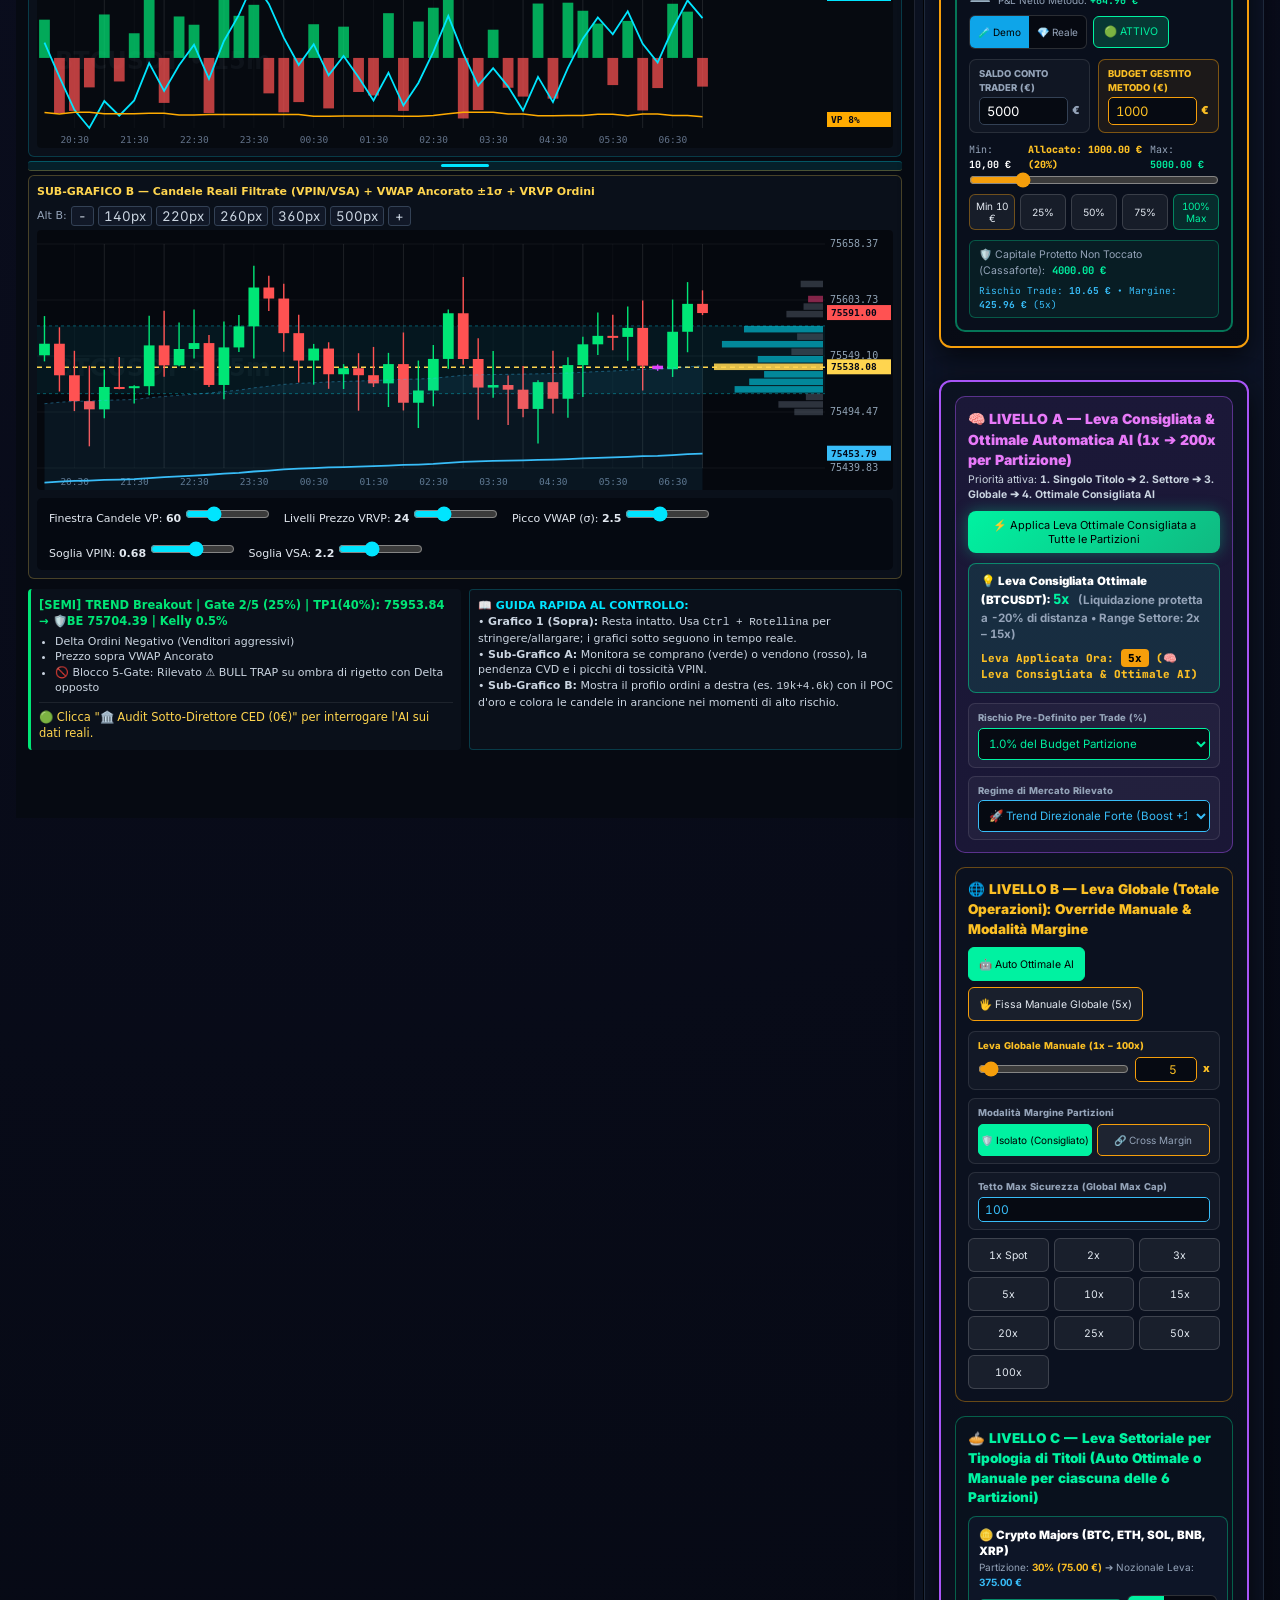
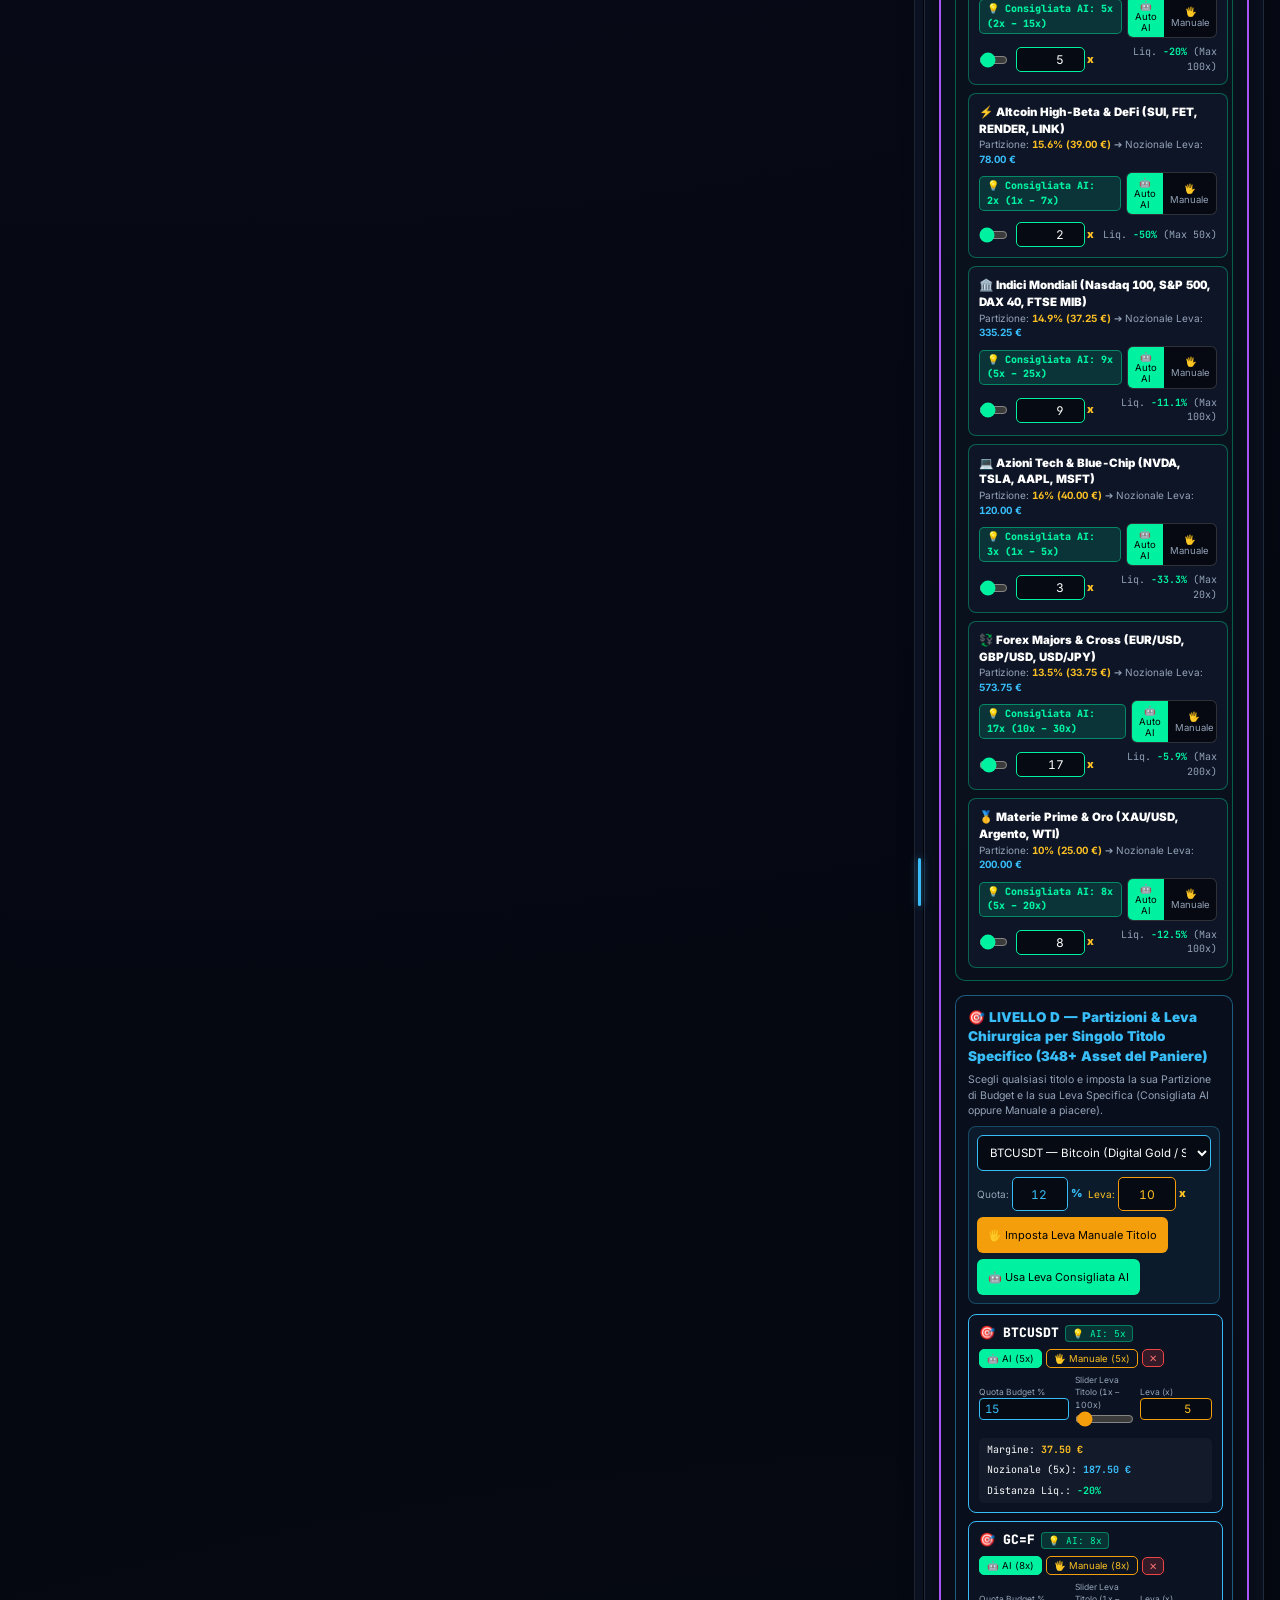
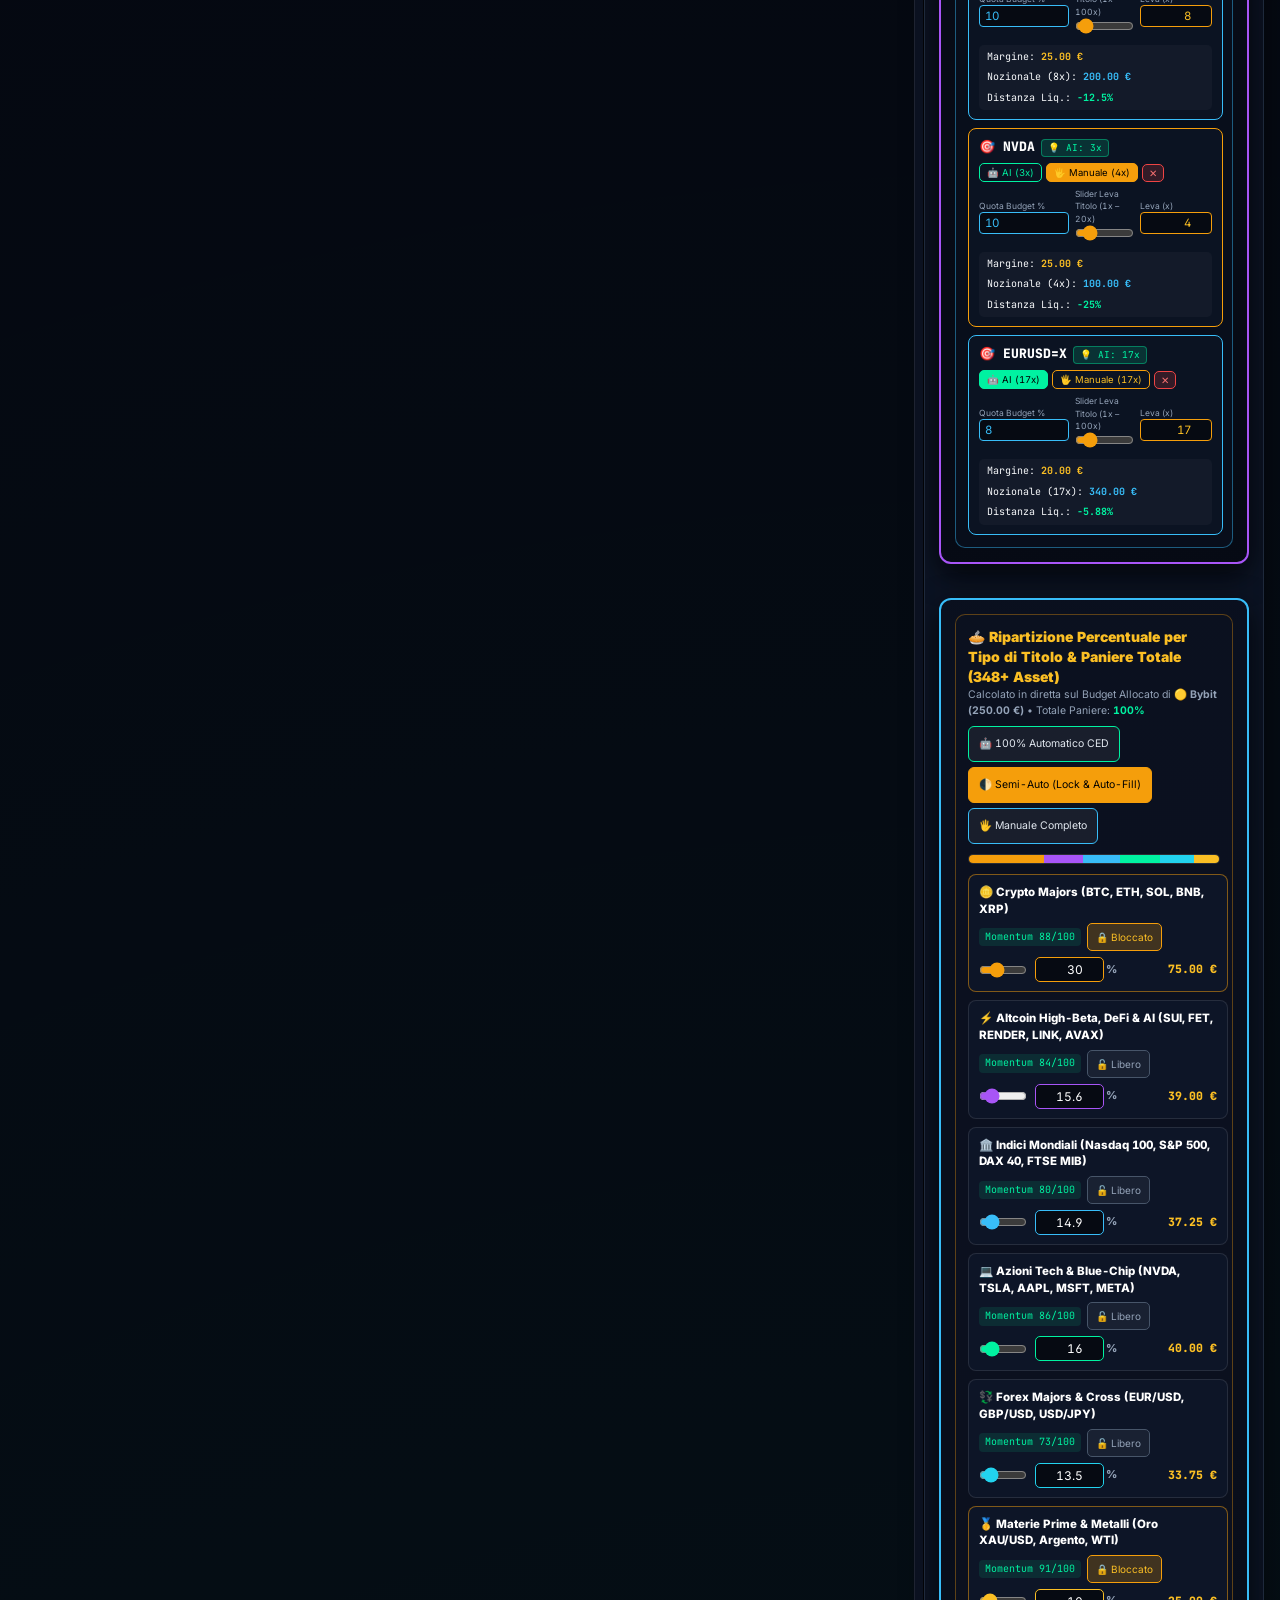
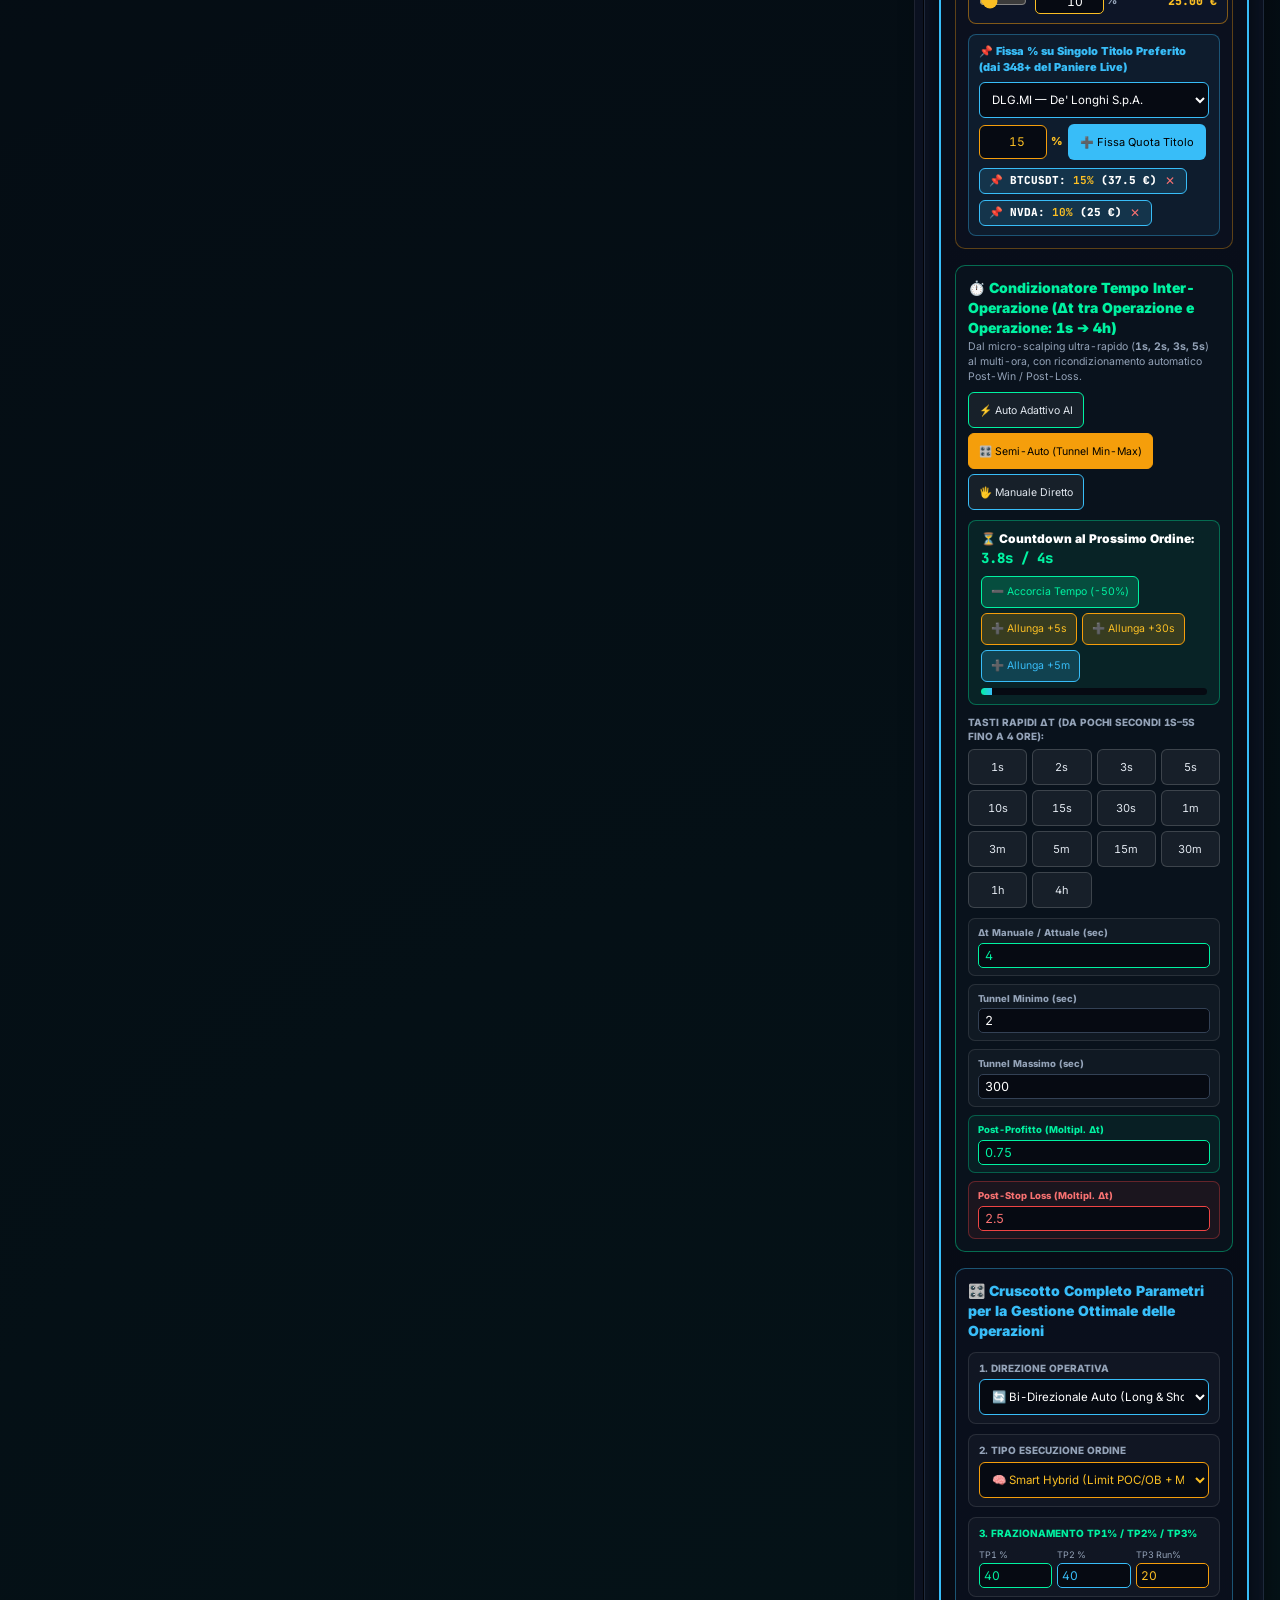
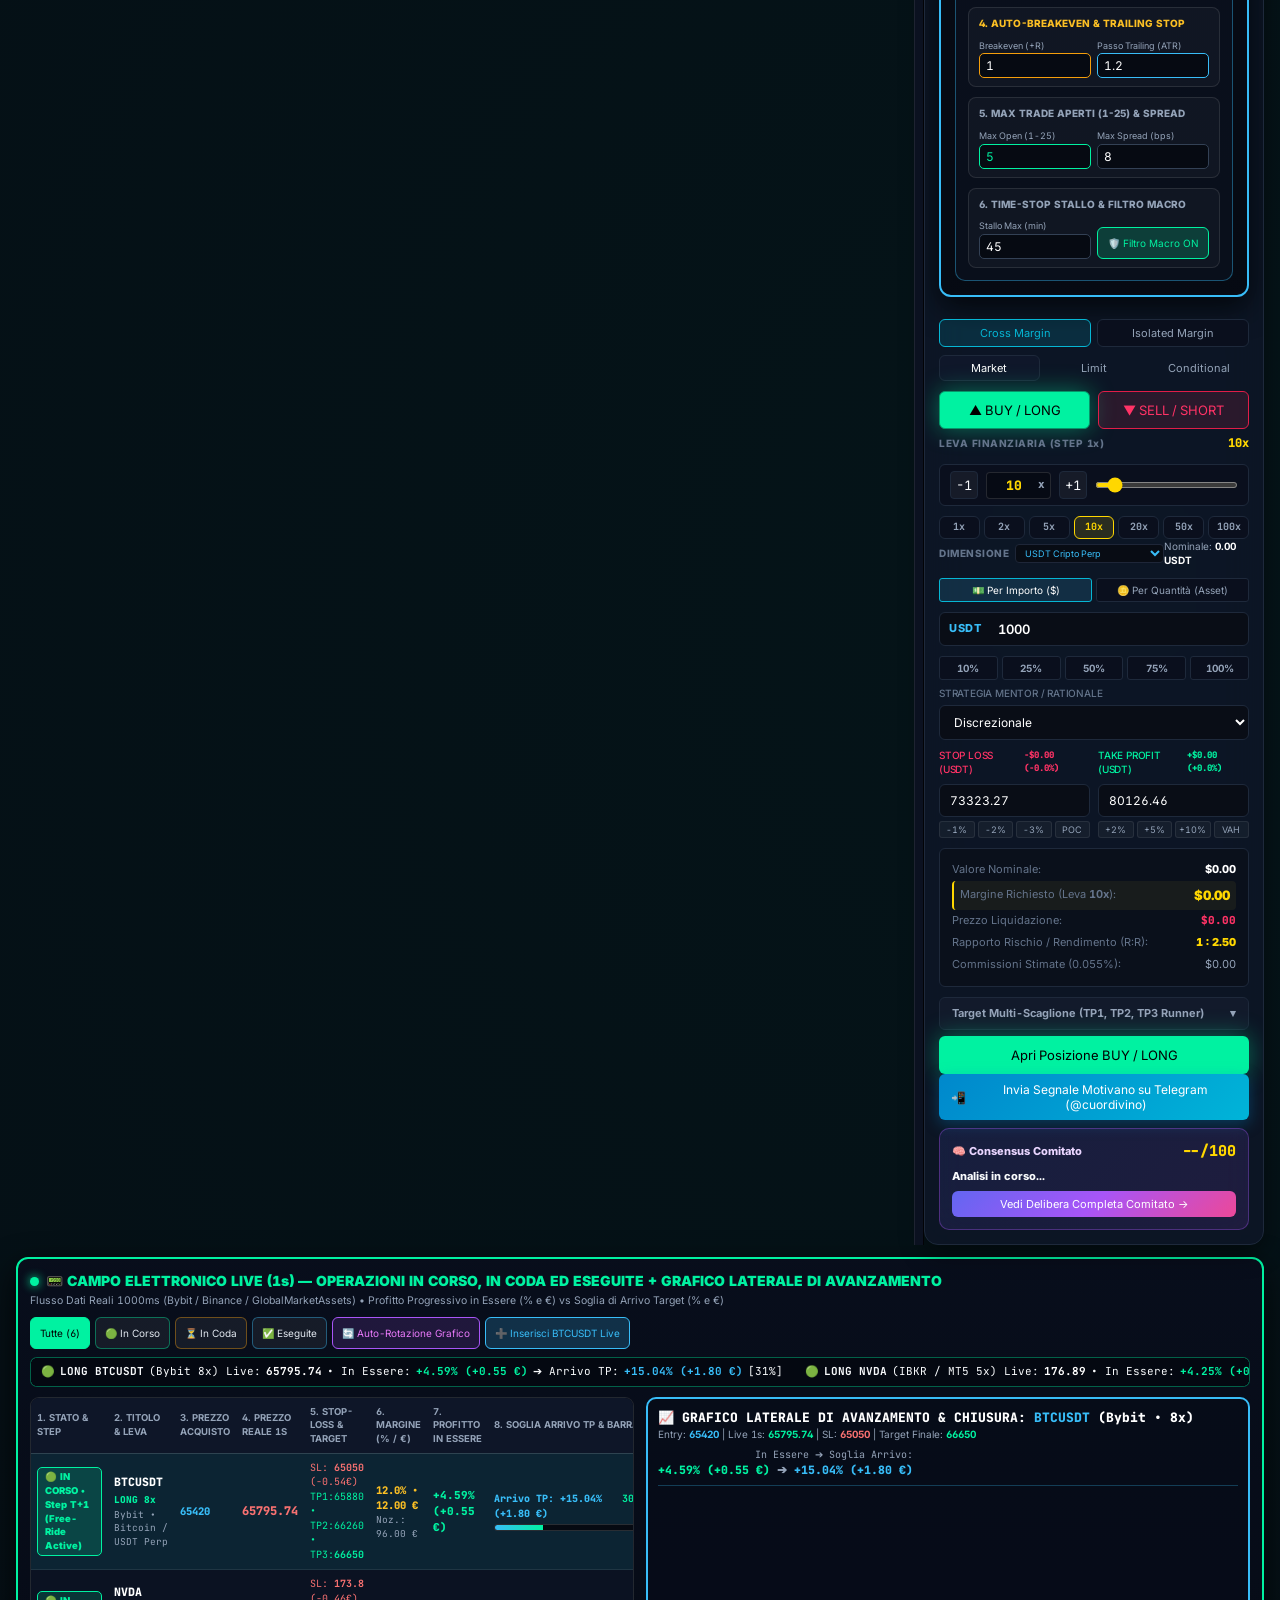
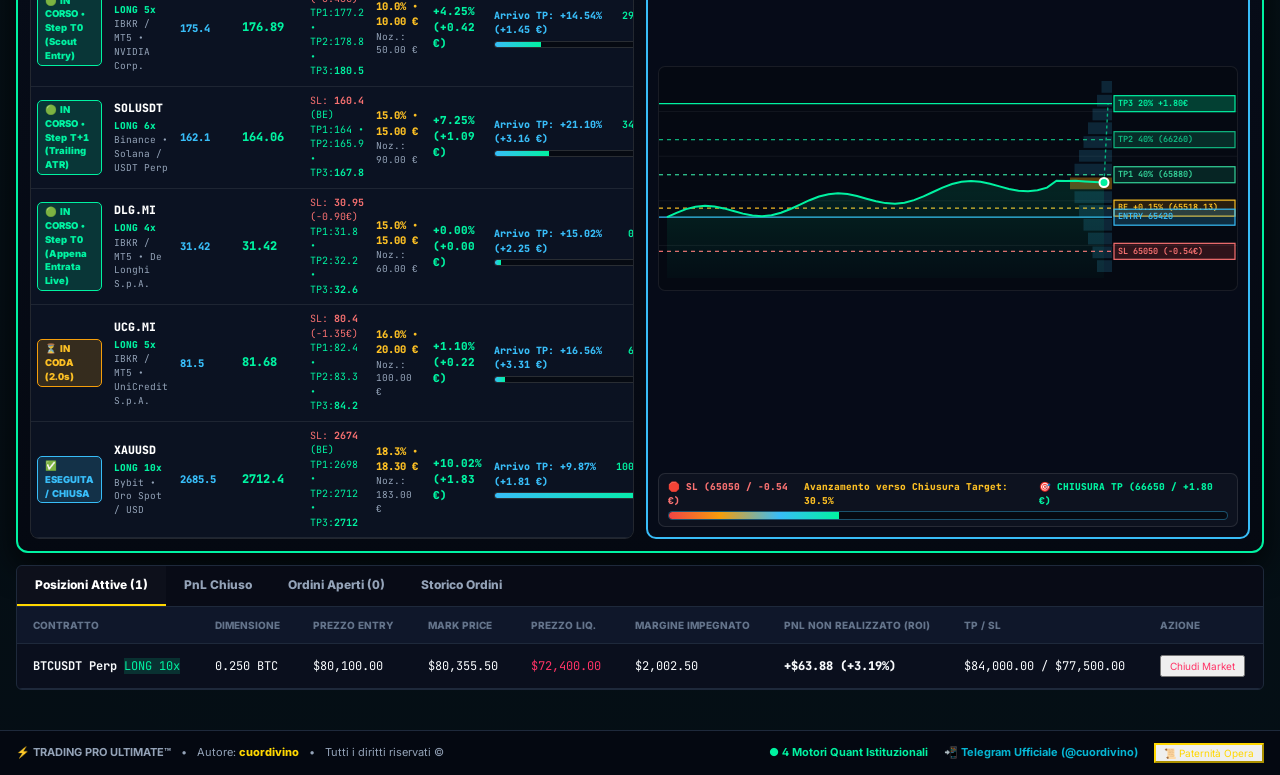
==== commit cafbf518: "v31.2-auto-modal: Auto-inject #free-llm-modal-backdrop (ensureFreeLLMModalDOM) + capture bindTopBarB" ====
--- a/frontend/index.html
+++ b/frontend/index.html
@@ -382,7 +382,7 @@
       <button id="btn-top-ced-v18" class="btn-ced-glow" type="button" onclick="switchMainTab('tab-ced-command-room')" title="Apri Sala Comando Sotto-Direttore CED & 6 Agenti Quantitativi">
         <span>👑📈</span> <span>Nuovi Agenti & Sala CED (6 Agenti Attivi)</span>
       </button>
-      <button id="btn-top-free-llm-v285" type="button" onclick="if(window.FreeLLMRouterV285) FreeLLMRouterV285.openModal()" title="Configura API Key gratuita OpenRouter (DeepSeek R1/V3 + Qwen 32B :free)" style="padding:4px 10px; font-size:11px; border-radius:6px; font-weight:900; cursor:pointer; background:rgba(0,242,161,0.16); border:1px solid #00f2a1; color:#00f2a1;">🧠⚡ AI Free (Qwen/DeepSeek)</button>
+      <button id="btn-top-free-llm-v285" type="button" onclick="window.openFreeLLMModal && window.openFreeLLMModal()" title="Configura API Key gratuita OpenRouter (Qwen 3.8/4 27B + DeepSeek R1/V3 + Nemotron)" style="padding:4px 10px; font-size:11px; border-radius:6px; font-weight:900; cursor:pointer; background:rgba(0,242,161,0.16); border:1px solid #00f2a1; color:#00f2a1;">🧠⚡ AI Free (Qwen/DeepSeek)</button>
       <button id="tab-demo-btn" class="account-tab active-demo" onclick="if(window.PortfolioEngine) PortfolioEngine.openPortfolioSector('demo'); if(window.TPUSupremeAccounts) TPUSupremeAccounts.switchMode('demo');" title="Conto Demo Istituzionale €30,000" style="padding:4px 10px; font-size:11px; border-radius:6px; font-weight:800; cursor:pointer; background:rgba(0,242,161,0.15); border:1px solid #00f2a1; color:#00f2a1;">🟢 Demo €30k</button>
       <button id="tab-live-btn" class="account-tab" onclick="if(window.PortfolioEngine) PortfolioEngine.openPortfolioSector('live'); if(window.TPUSupremeAccounts) TPUSupremeAccounts.switchMode('live');" title="Conto Reale Multi-Broker API" style="padding:4px 10px; font-size:11px; border-radius:6px; font-weight:800; cursor:pointer; background:rgba(245,158,11,0.15); border:1px solid #f59e0b; color:#fbbf24;">🔒 Reale Live</button>
       <button id="tab-cavaliere-memo-btn" class="cavaliere-memo-hud-btn" onclick="if(window.CavaliereMemoEngine) CavaliereMemoEngine.openModal();" title="Tribunale di Certificazione — Il Cavaliere Memo Giudice Attivo 24/7">
@@ -3946,7 +3946,7 @@
   <script src="js/tpu_security_guard.js?v=29.3-chartfix"></script>
   <script src="js/marketing_erp_engine.js?v=29.3-chartfix"></script>
   <script src="js/rnd_autonomous_agents.js?v=29.3-chartfix"></script>
-  <script src="js/free_llm_router.js?v=31.0-qwen4-omni"></script>
+  <script src="js/free_llm_router.js?v=31.2-auto-modal" defer></script>
   <script src="js/vercel_skills_bridge.js?v=29.3-chartfix"></script>
   <script src="js/free_llm_router_v28.js?v=29.3-chartfix"></script>
   <script src="js/trading_ced_suite_v18.js?v=29.3-chartfix"></script>
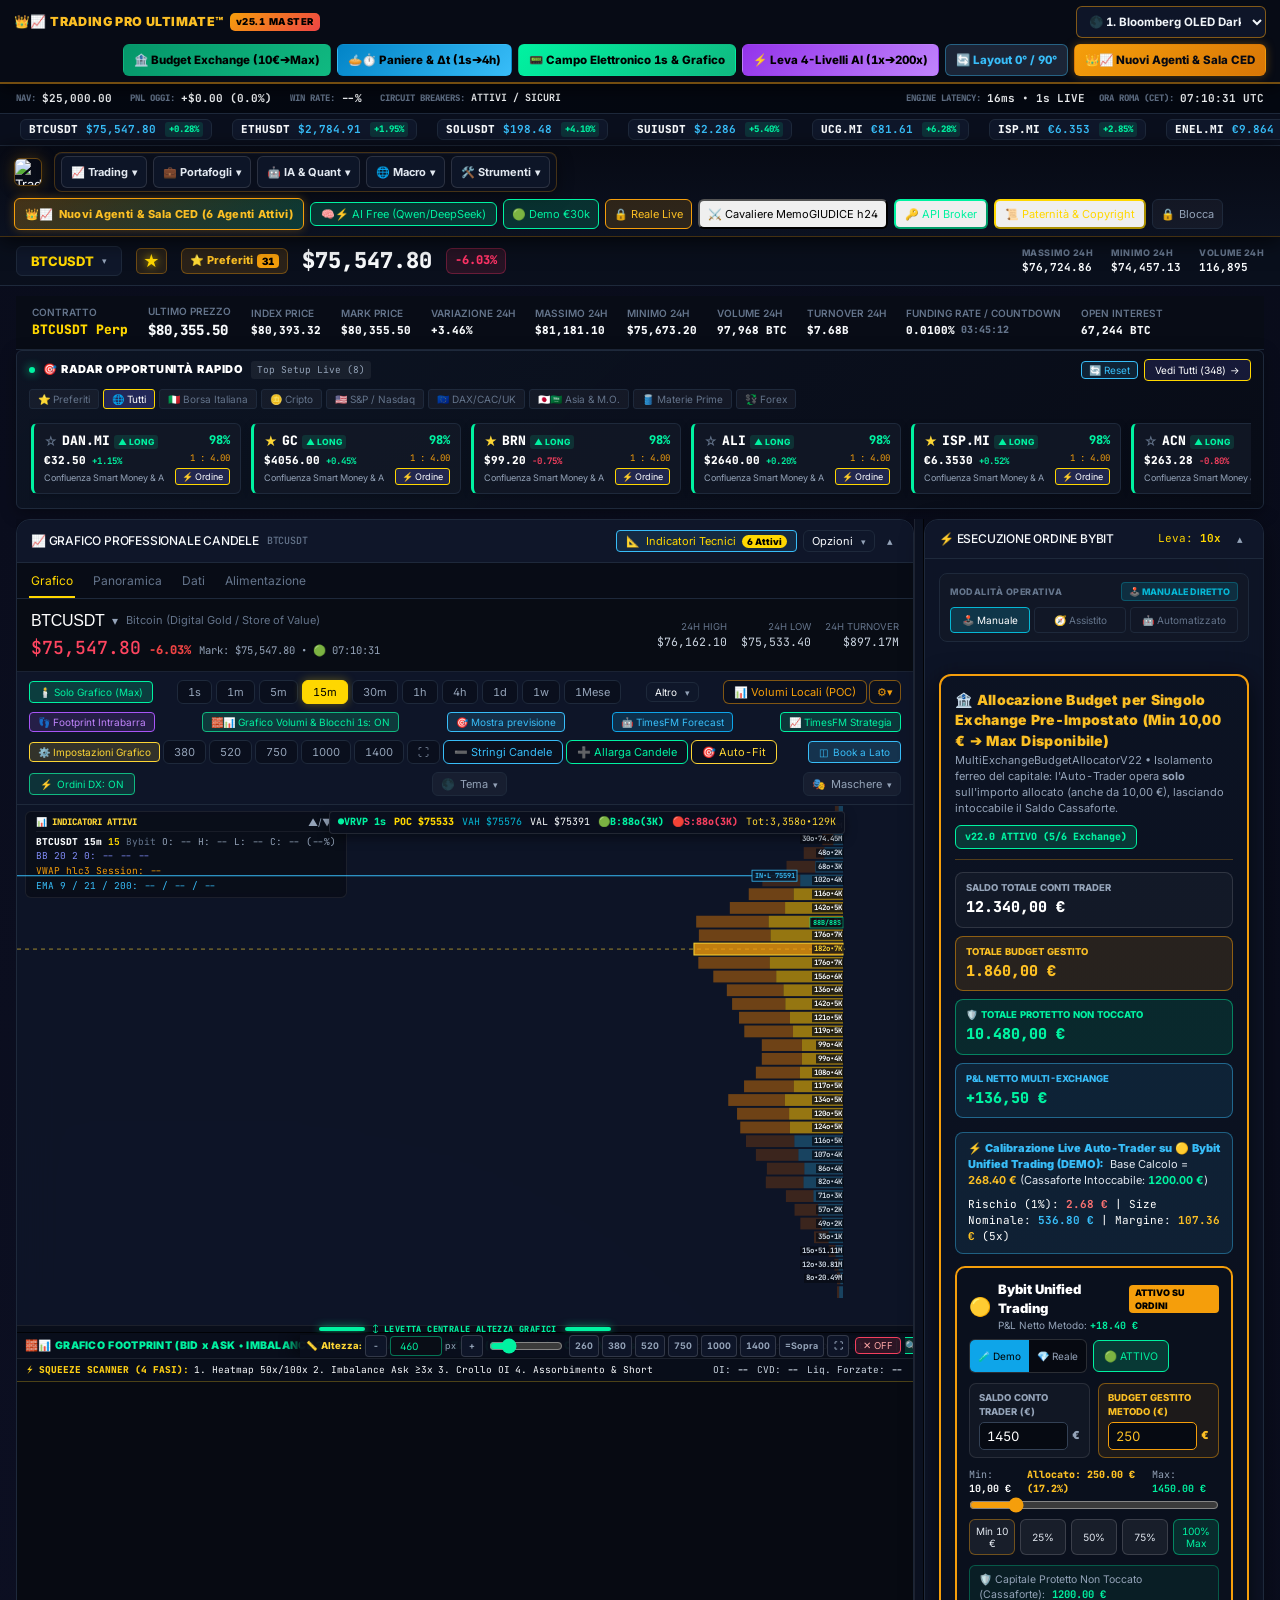
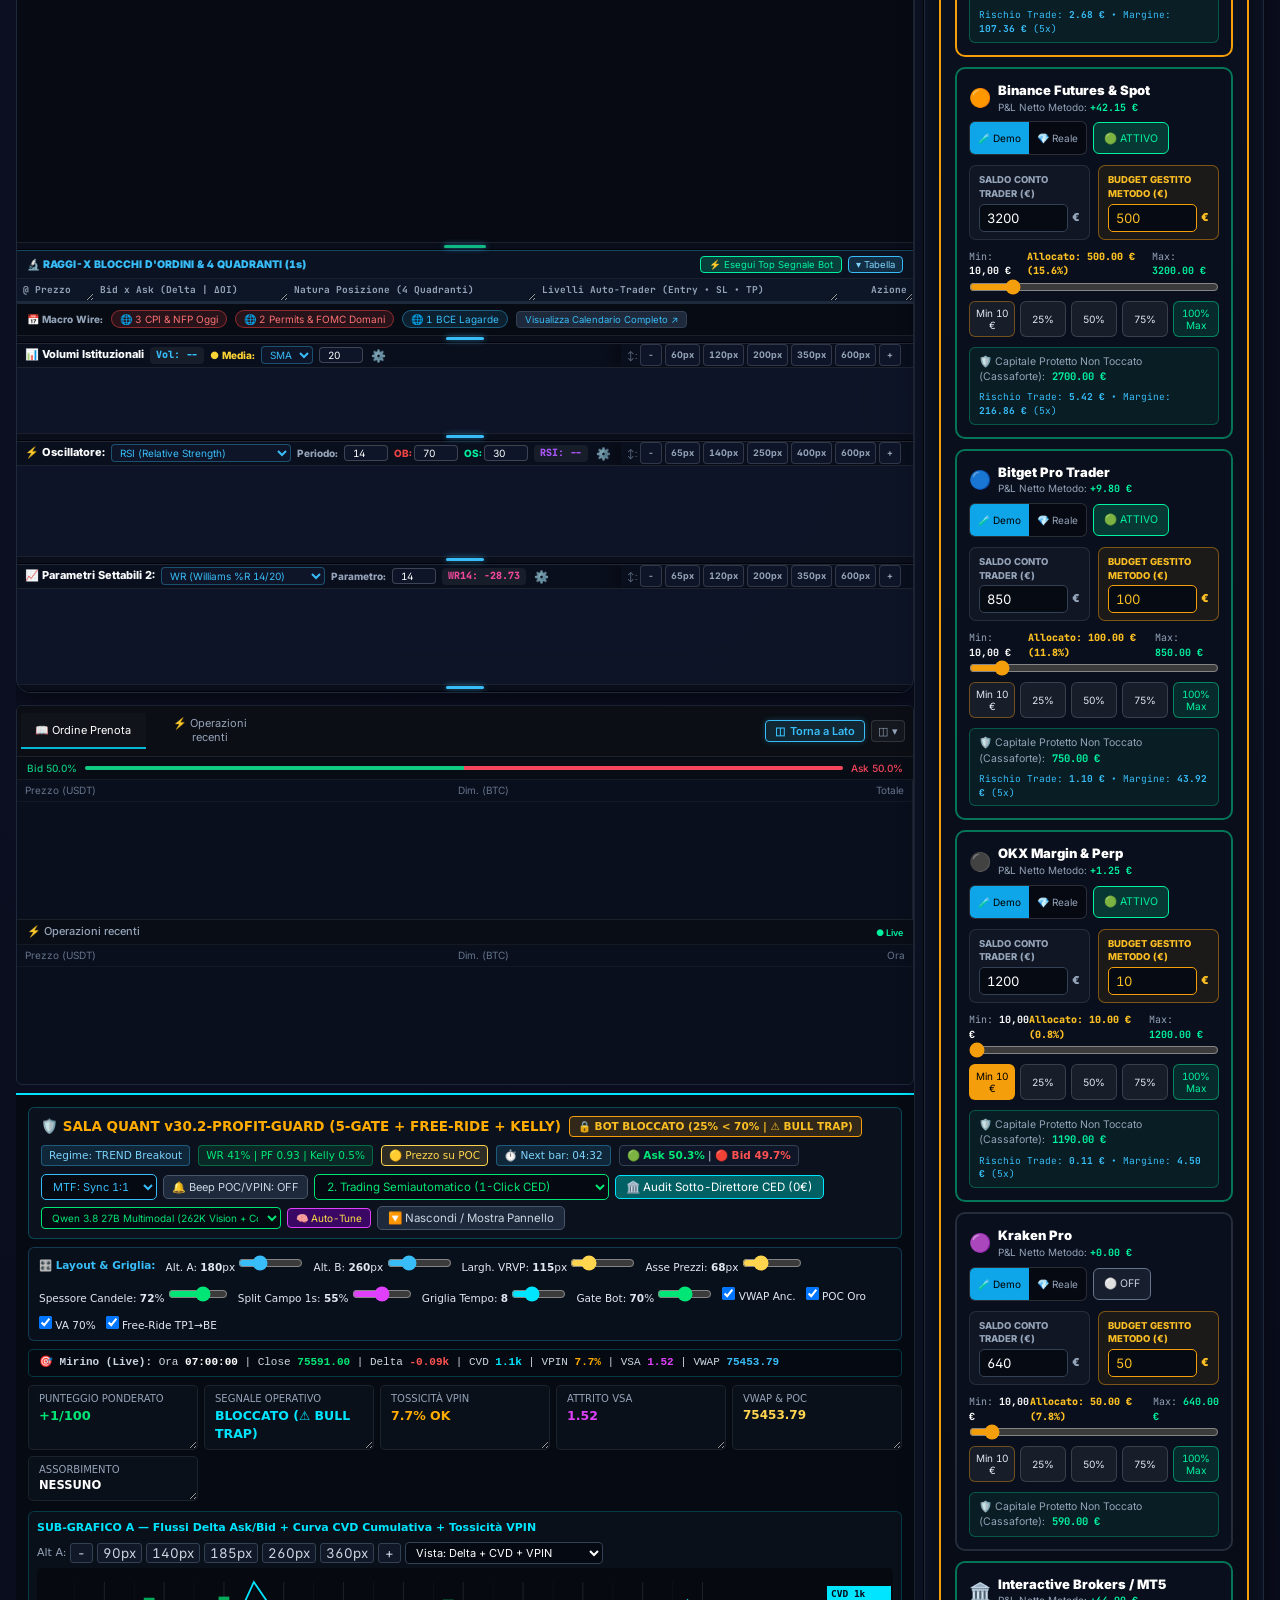
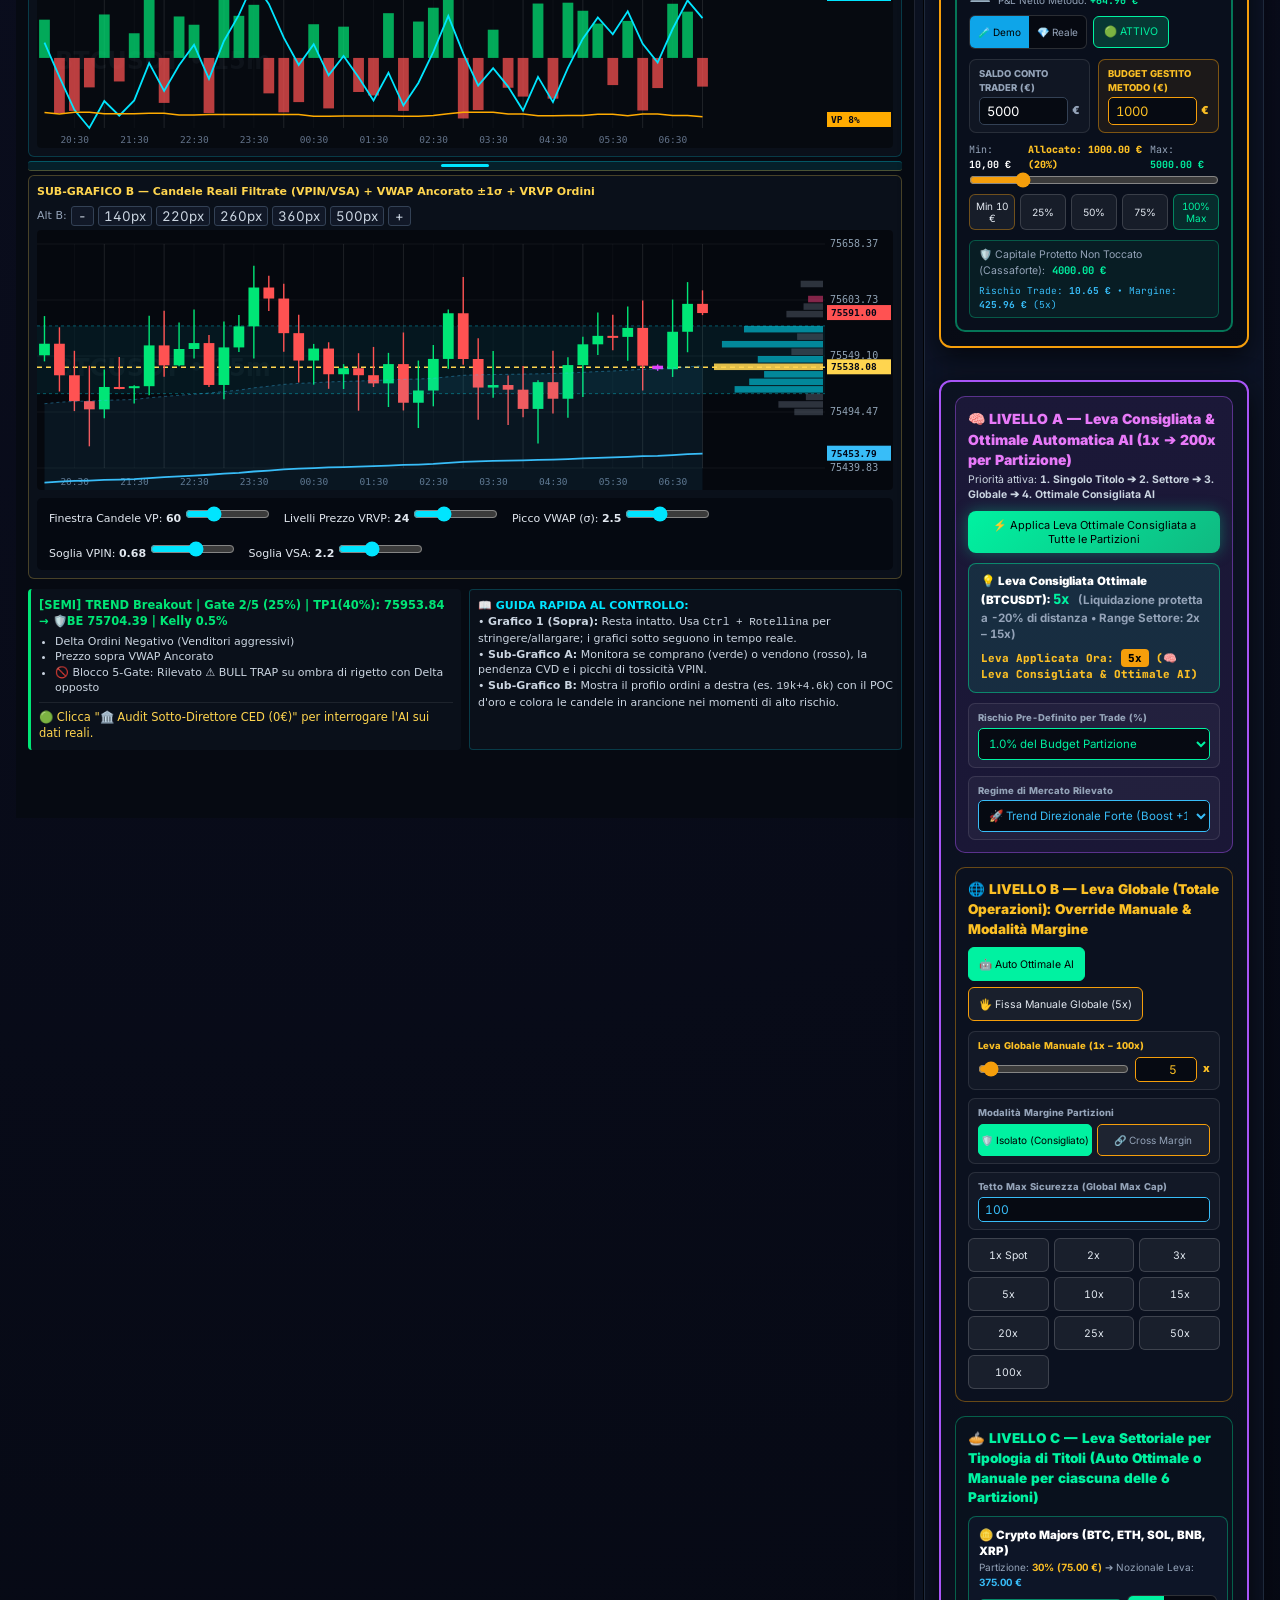
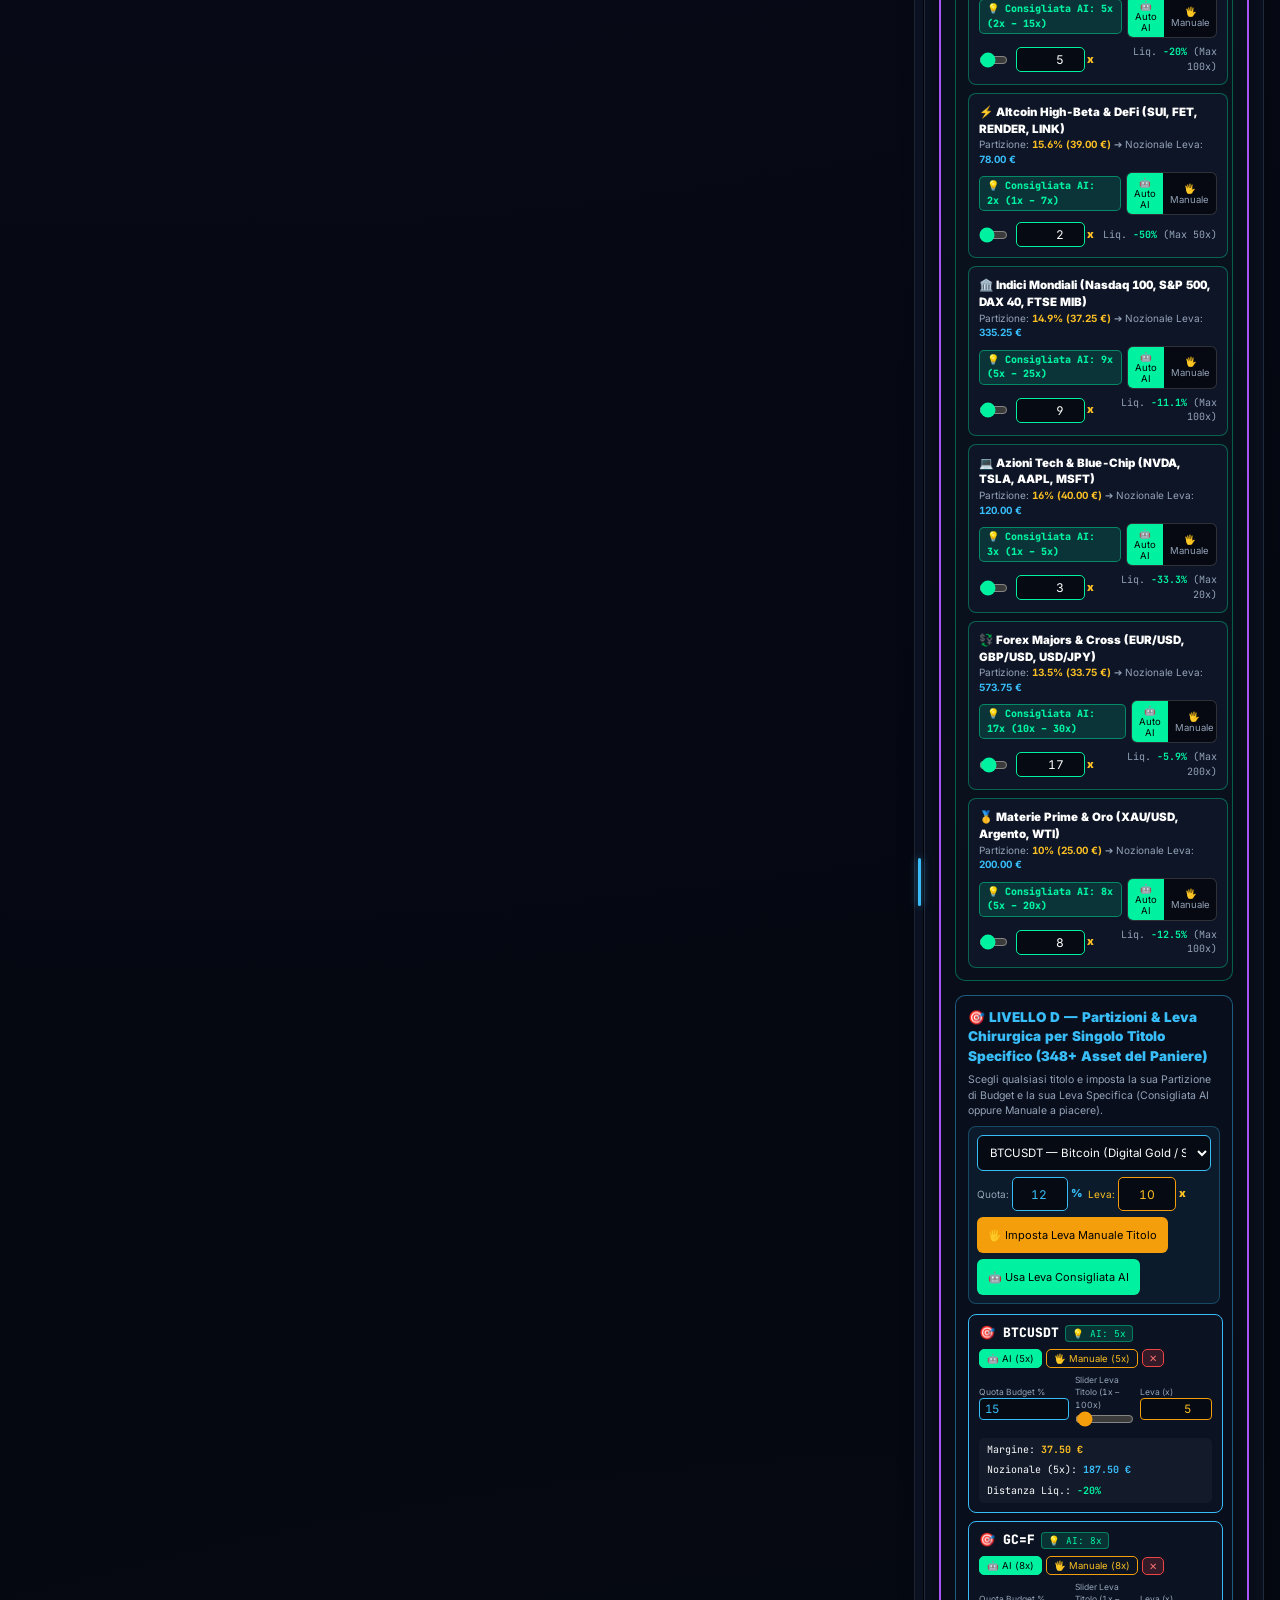
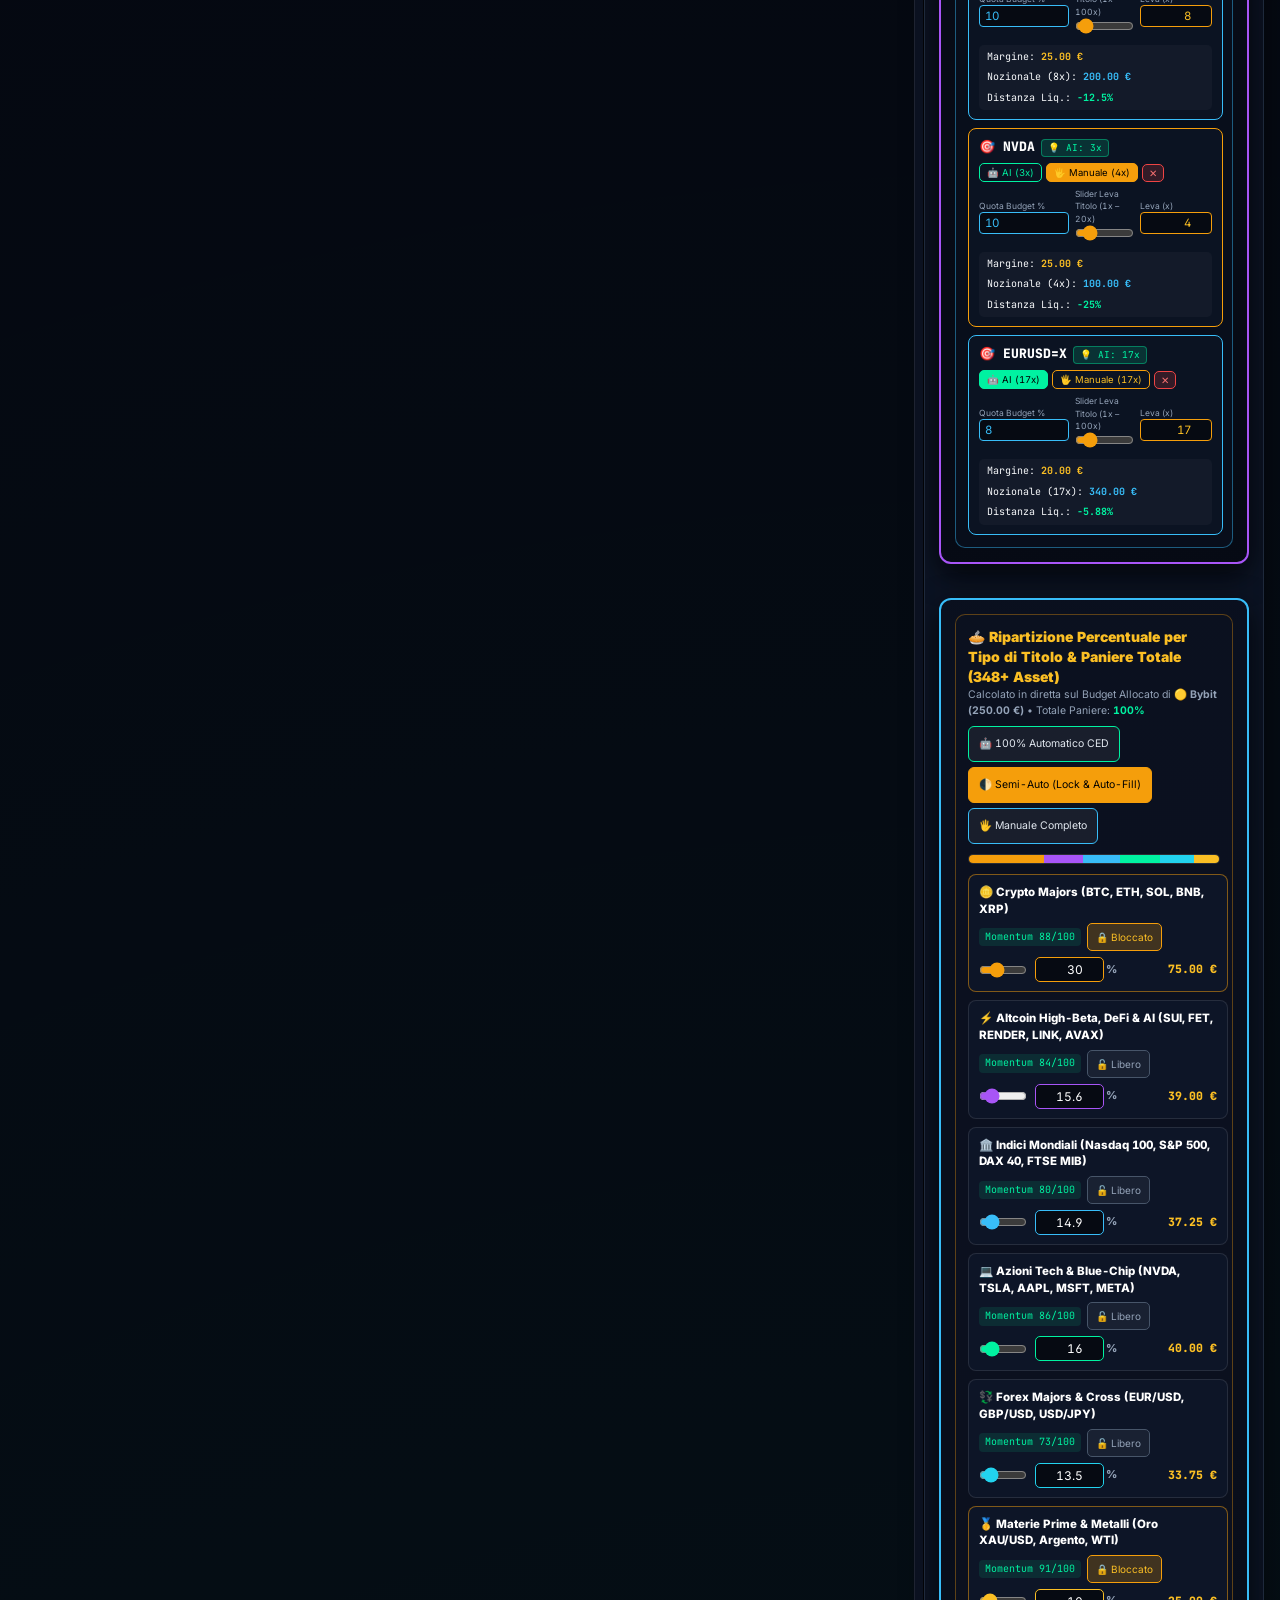
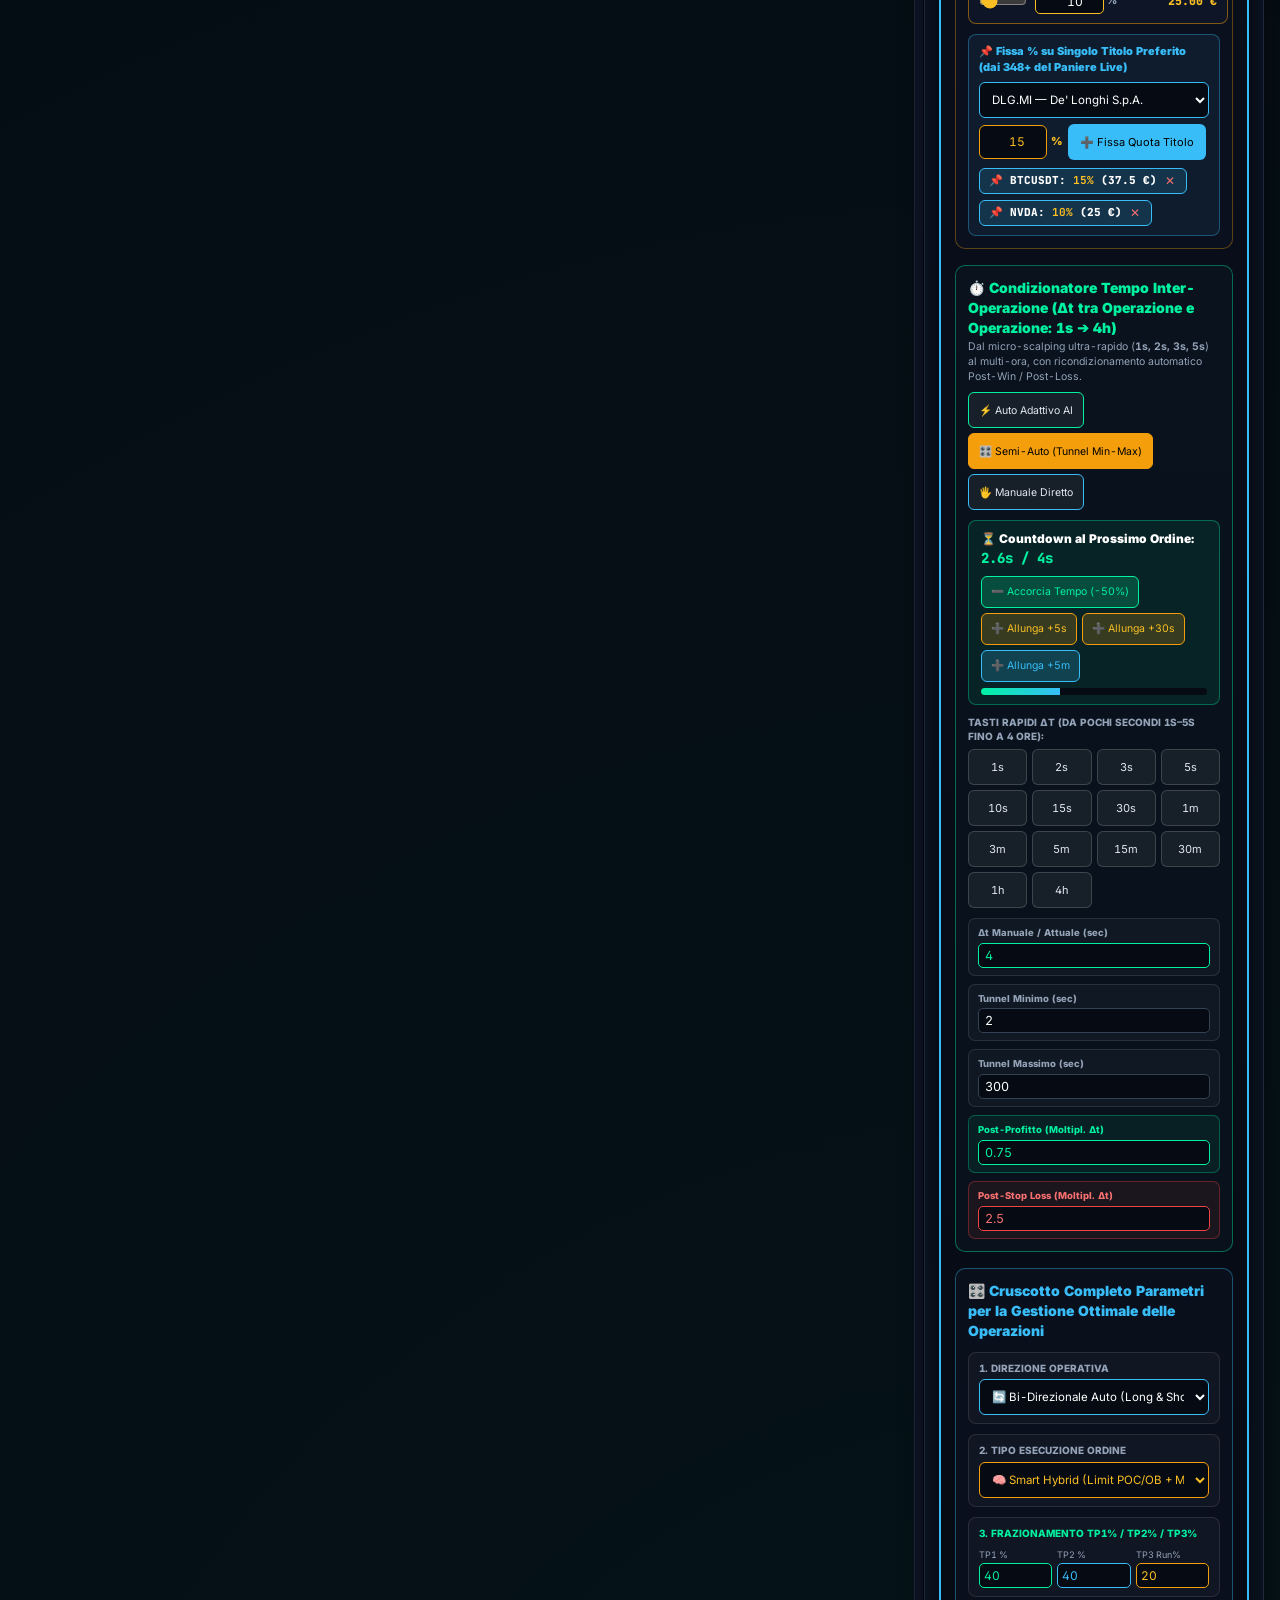
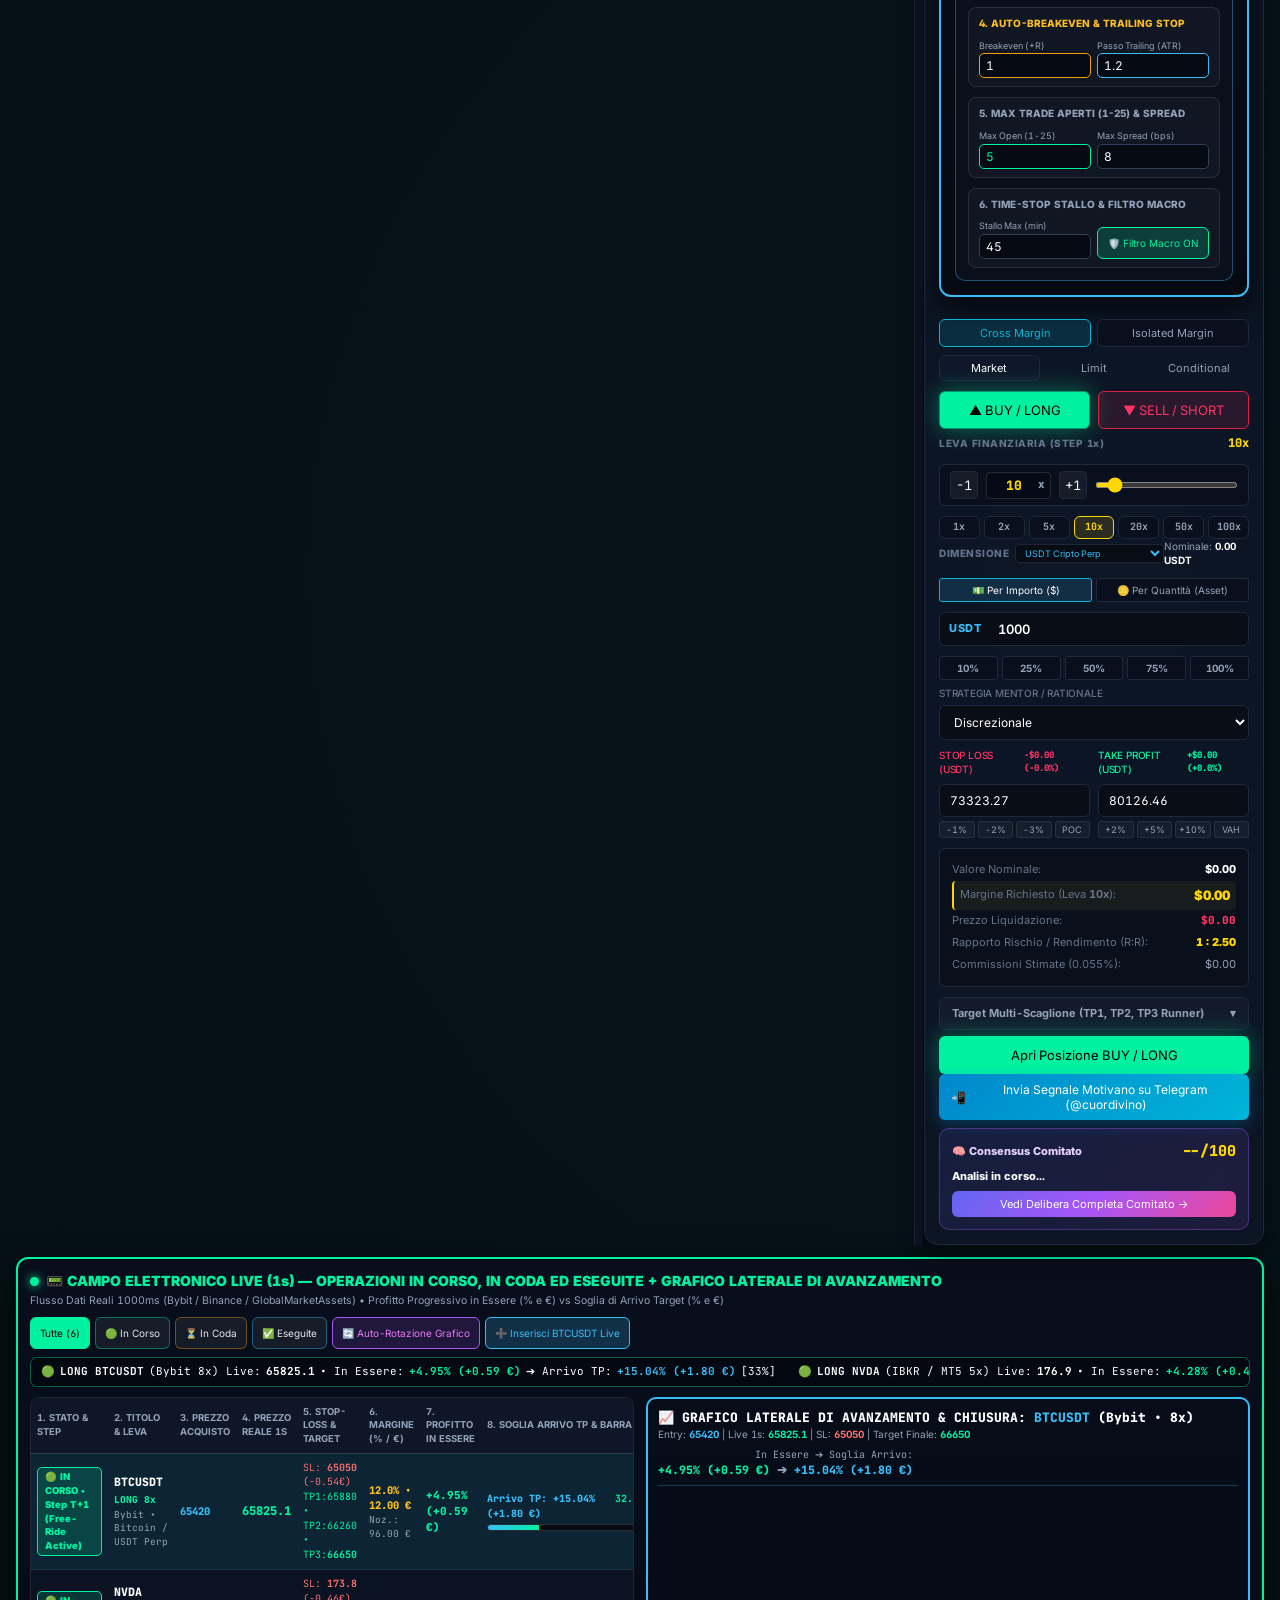
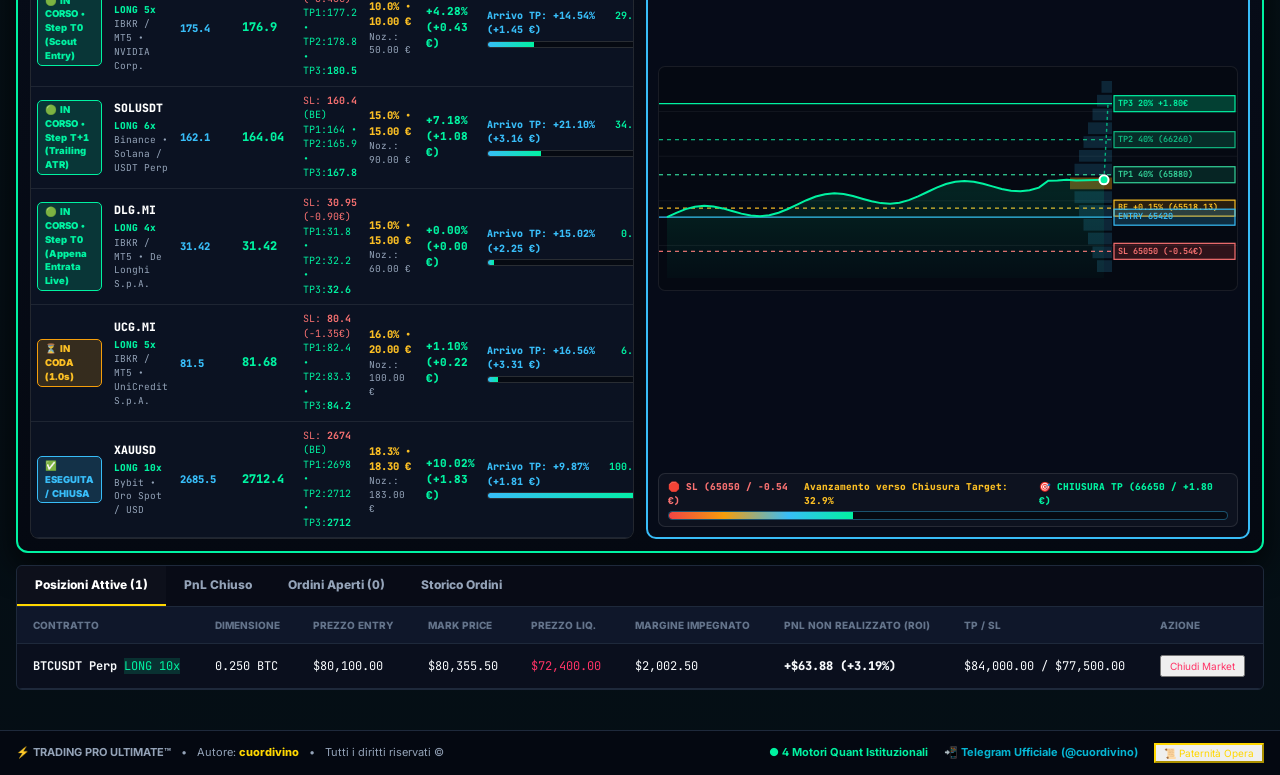
==== commit e2566588: "v31.3-dual-sync: Synced top/bottom .free-llm-synced-select (#free-llm-model-select + #qro-inline-mod" ====
--- a/frontend/index.html
+++ b/frontend/index.html
@@ -3946,12 +3946,12 @@
   <script src="js/tpu_security_guard.js?v=29.3-chartfix"></script>
   <script src="js/marketing_erp_engine.js?v=29.3-chartfix"></script>
   <script src="js/rnd_autonomous_agents.js?v=29.3-chartfix"></script>
-  <script src="js/free_llm_router.js?v=31.2-auto-modal" defer></script>
+  <script src="js/free_llm_router.js?v=31.3-dual-sync" defer></script>
   <script src="js/vercel_skills_bridge.js?v=29.3-chartfix"></script>
   <script src="js/free_llm_router_v28.js?v=29.3-chartfix"></script>
   <script src="js/trading_ced_suite_v18.js?v=29.3-chartfix"></script>
 <script>if('serviceWorker' in navigator){navigator.serviceWorker.getRegistrations().then(r=>r.forEach(reg=>reg.update()));}</script>
-<script src="js/quant_addon_readonly.js?v=31.0-qwen4-omni" defer></script>
+<script src="js/quant_addon_readonly.js?v=31.3-dual-sync" defer></script>
 </body>
 </html>
 
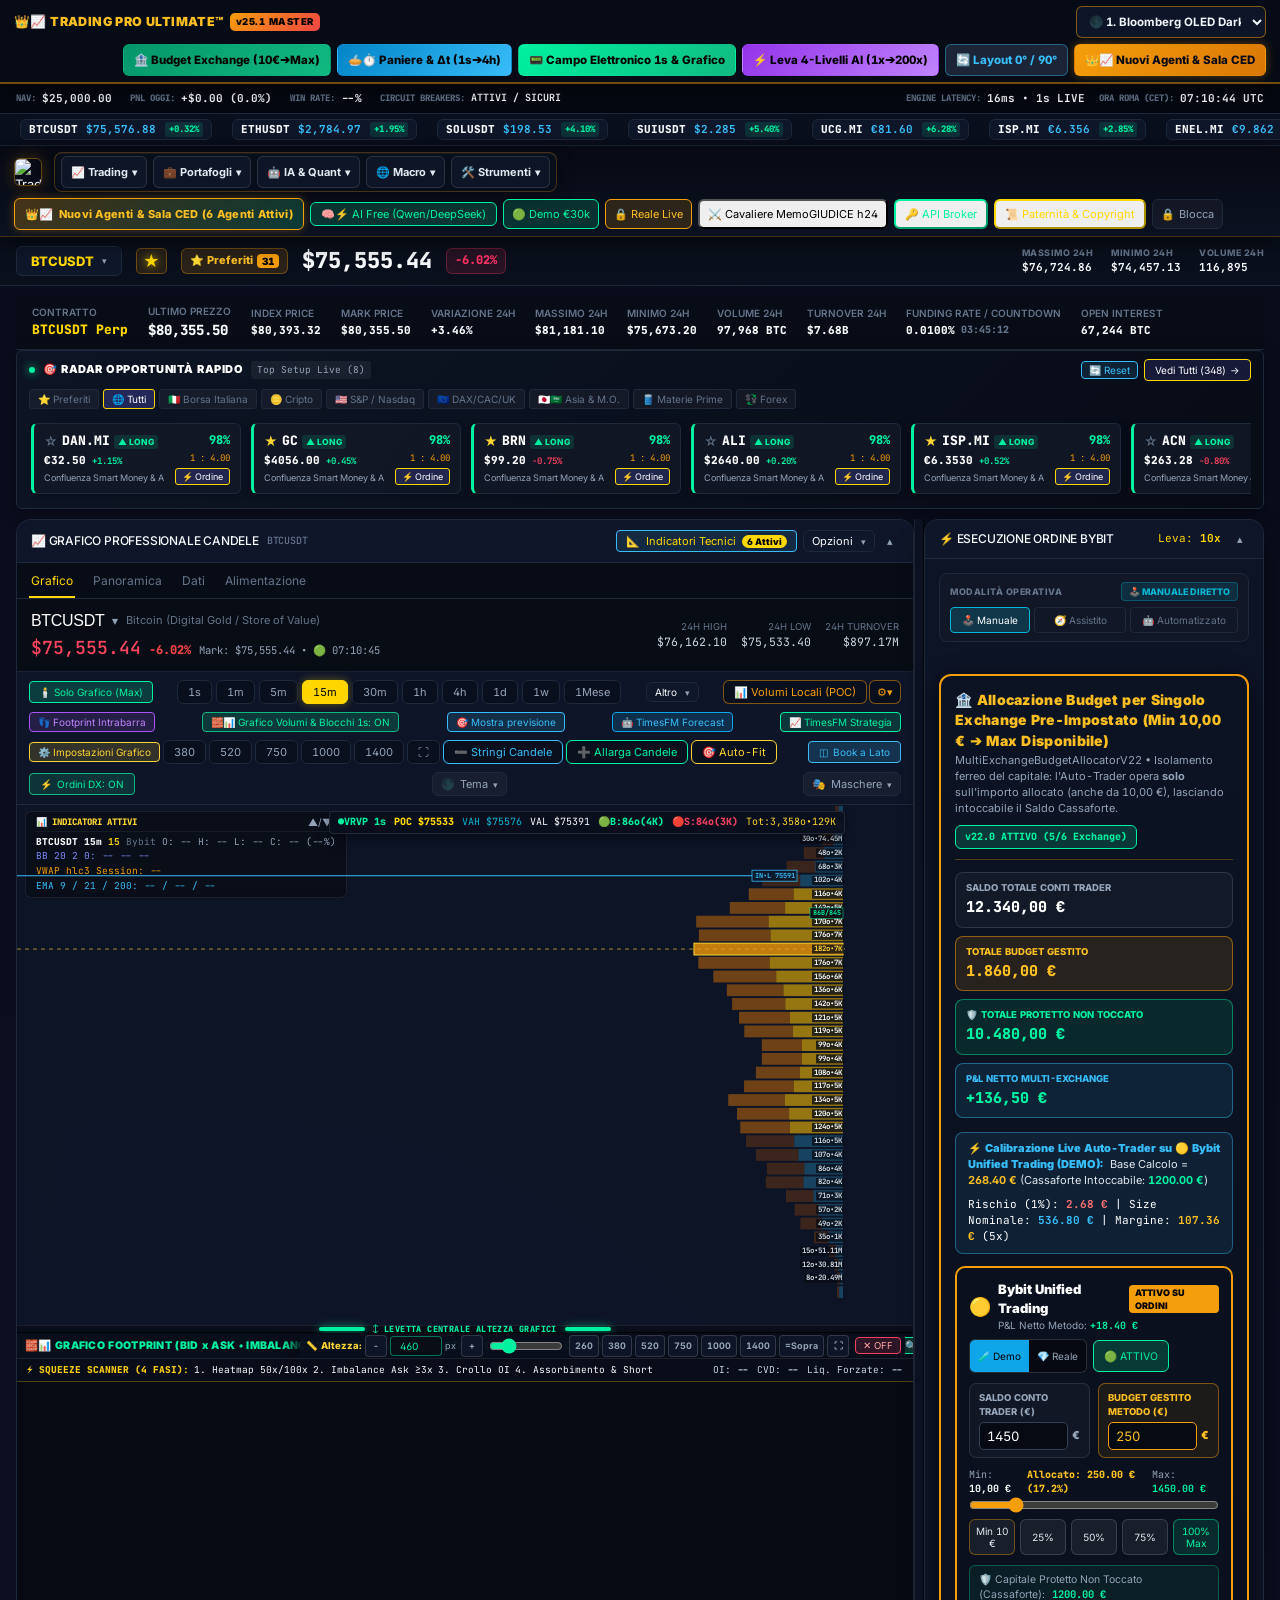
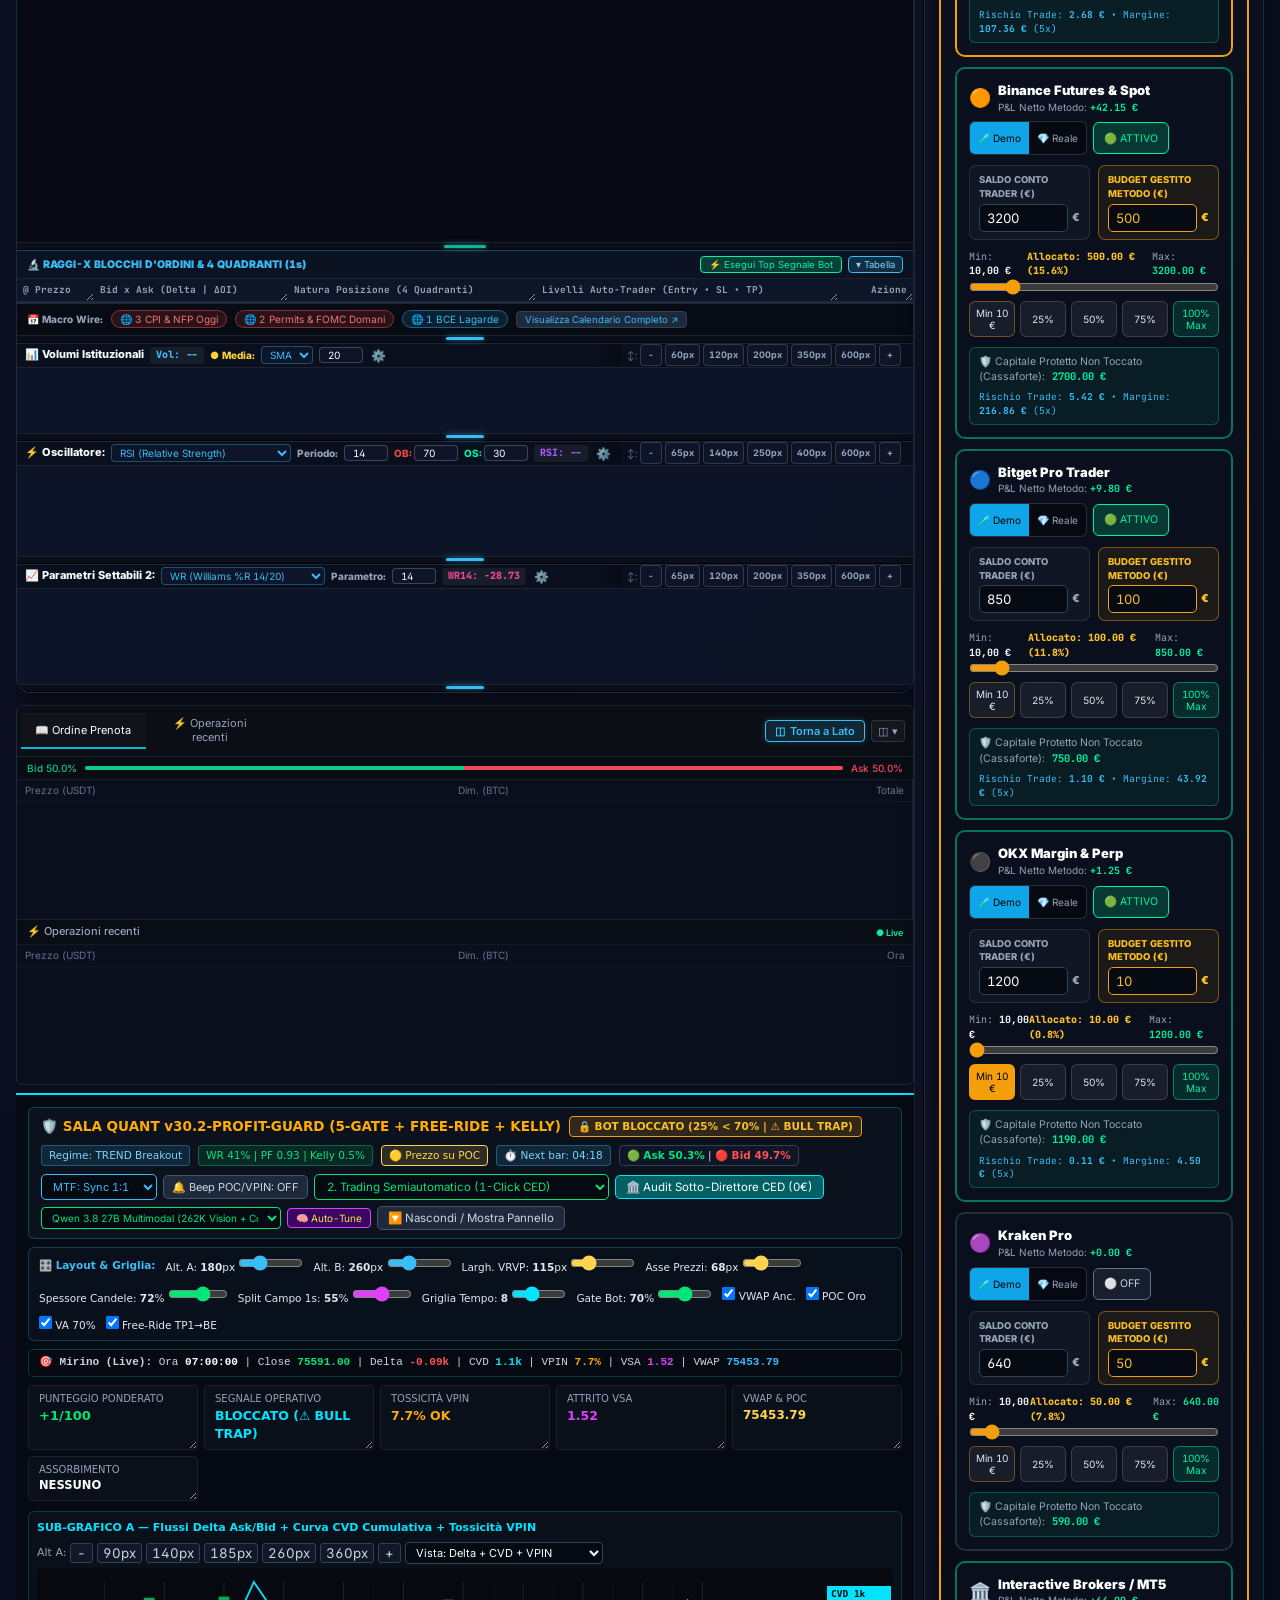
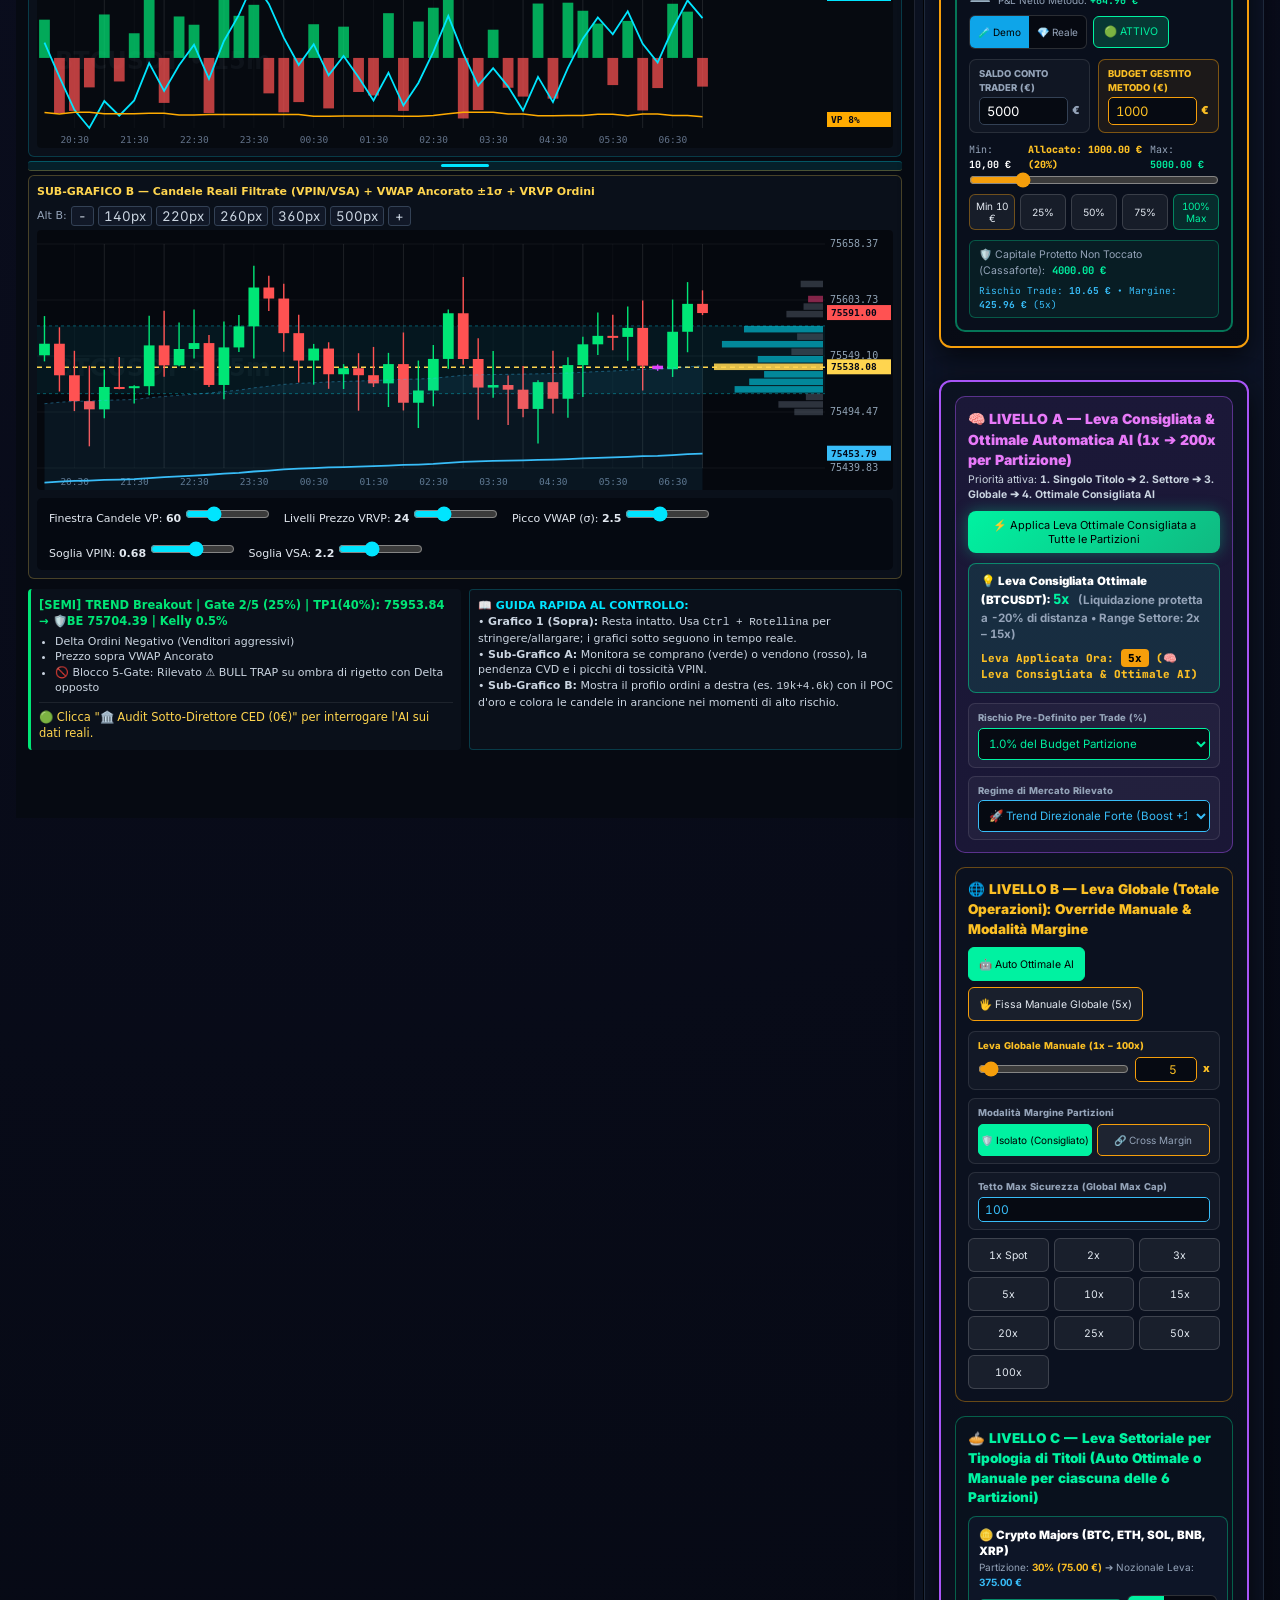
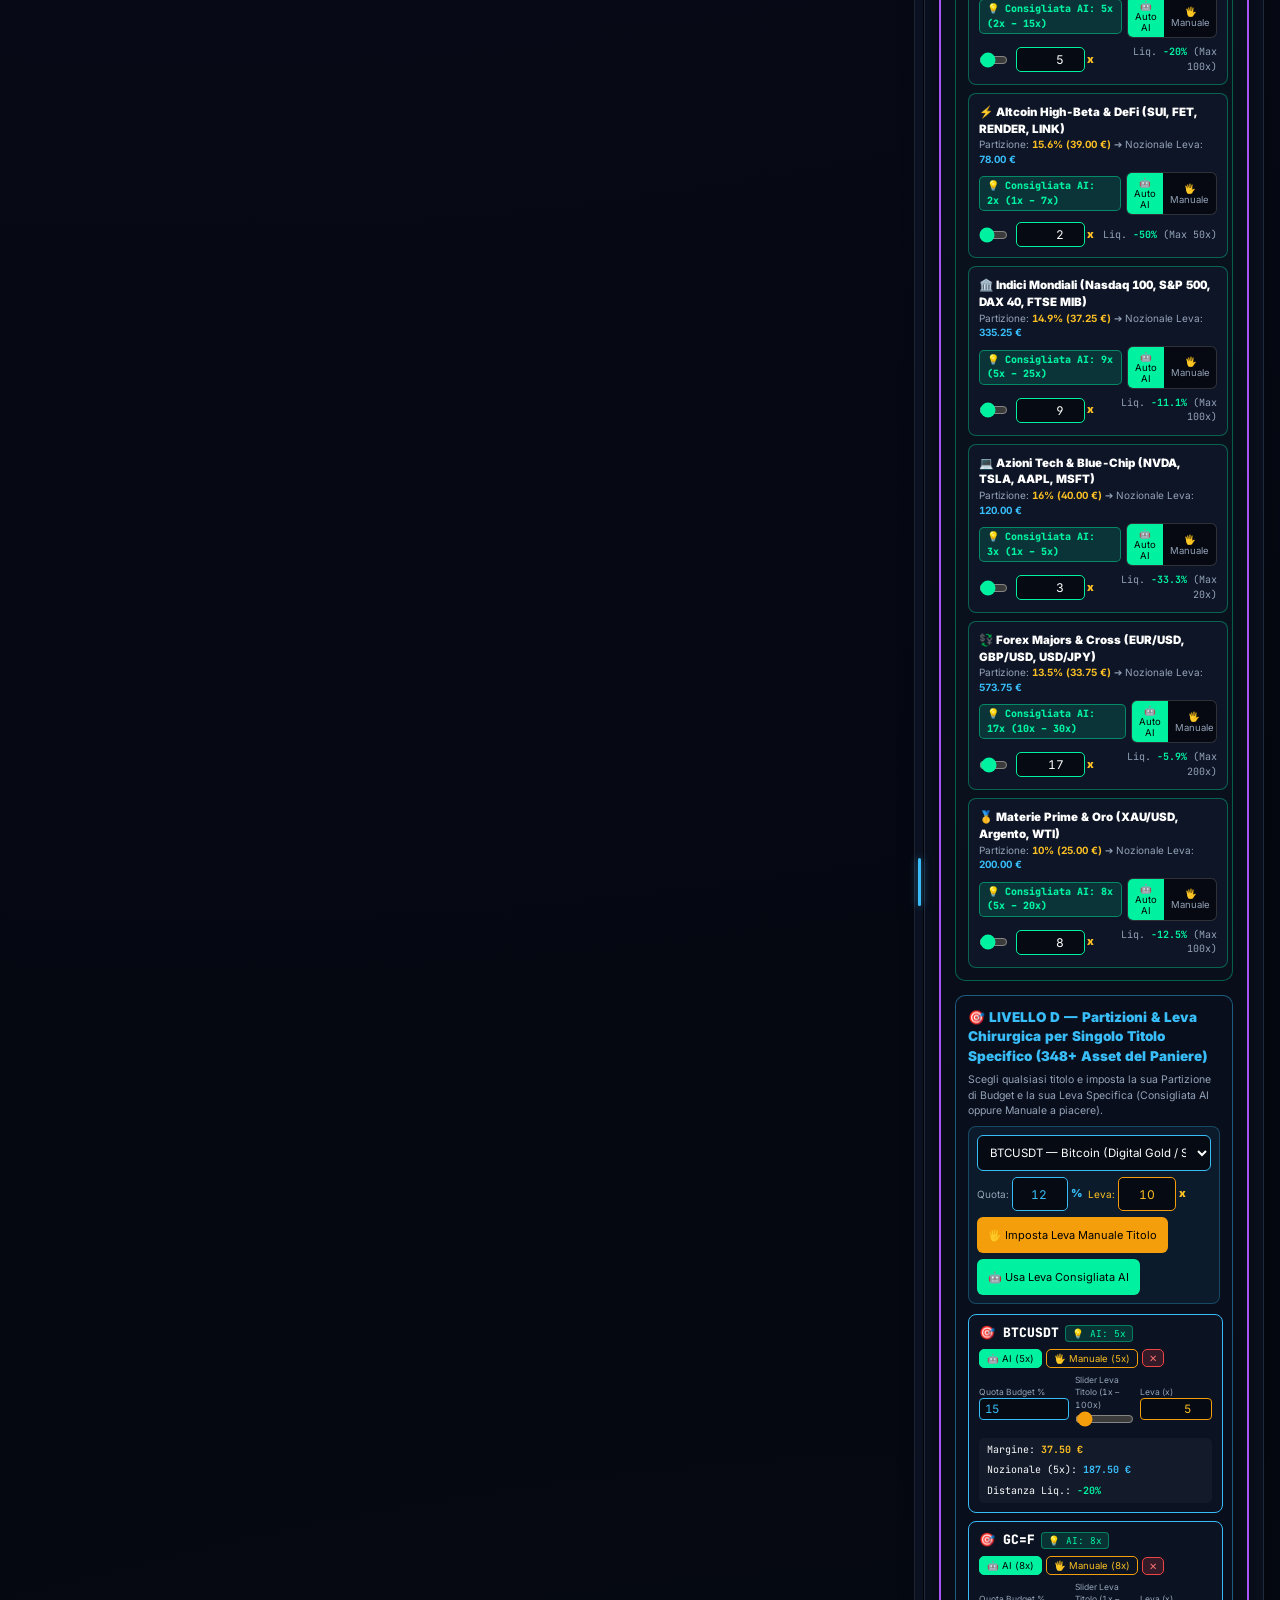
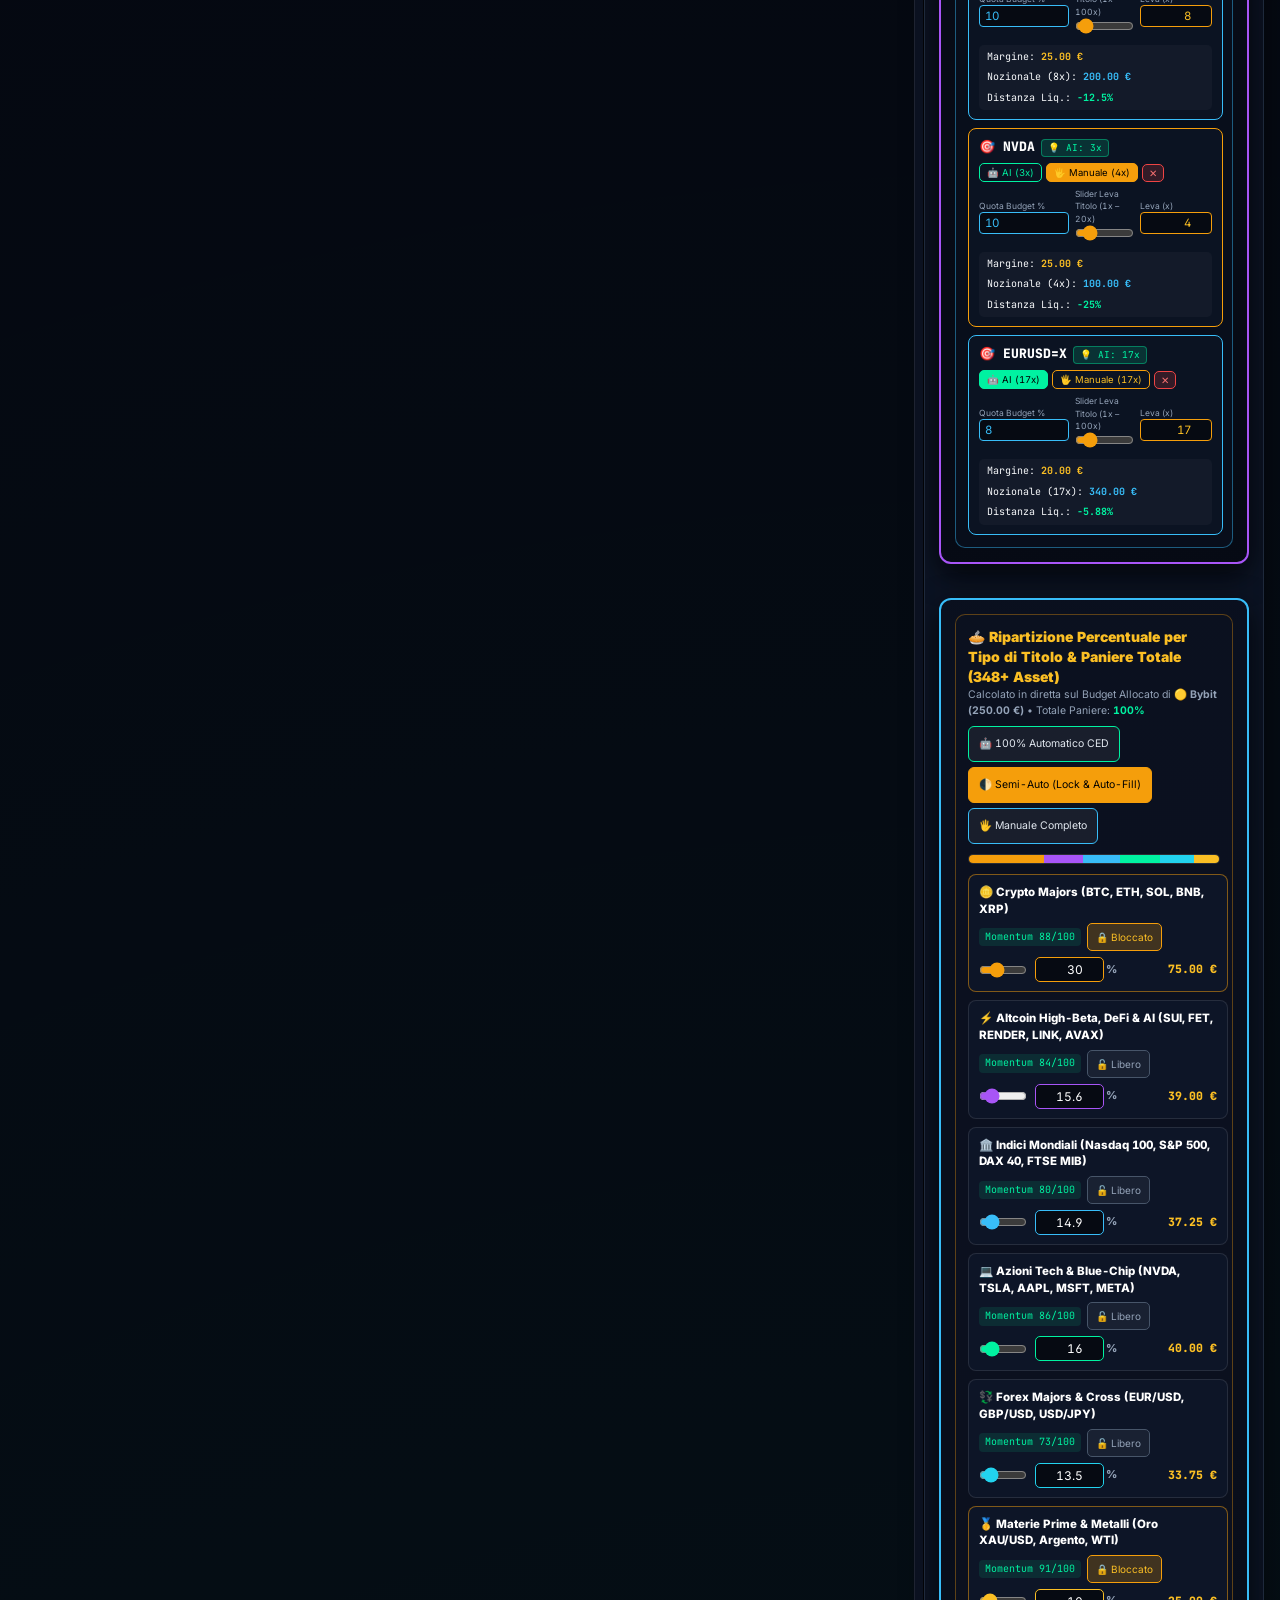
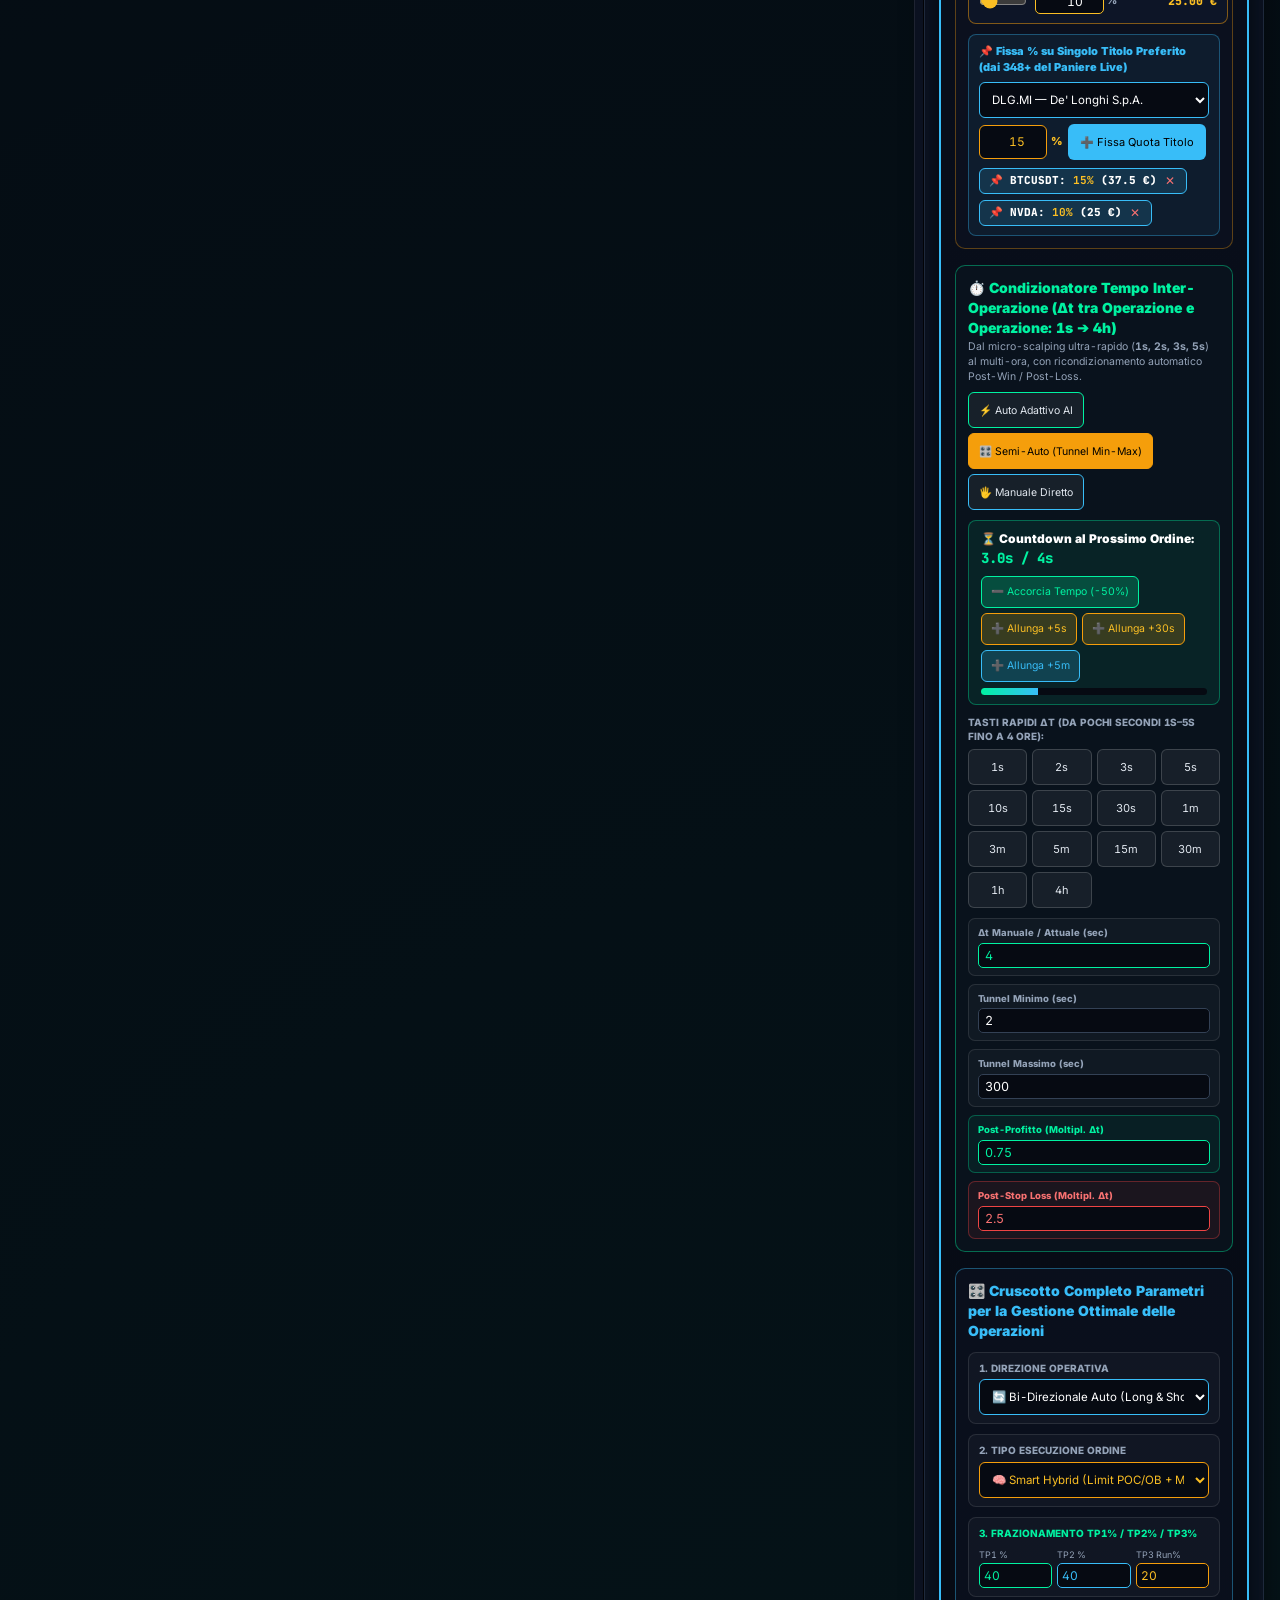
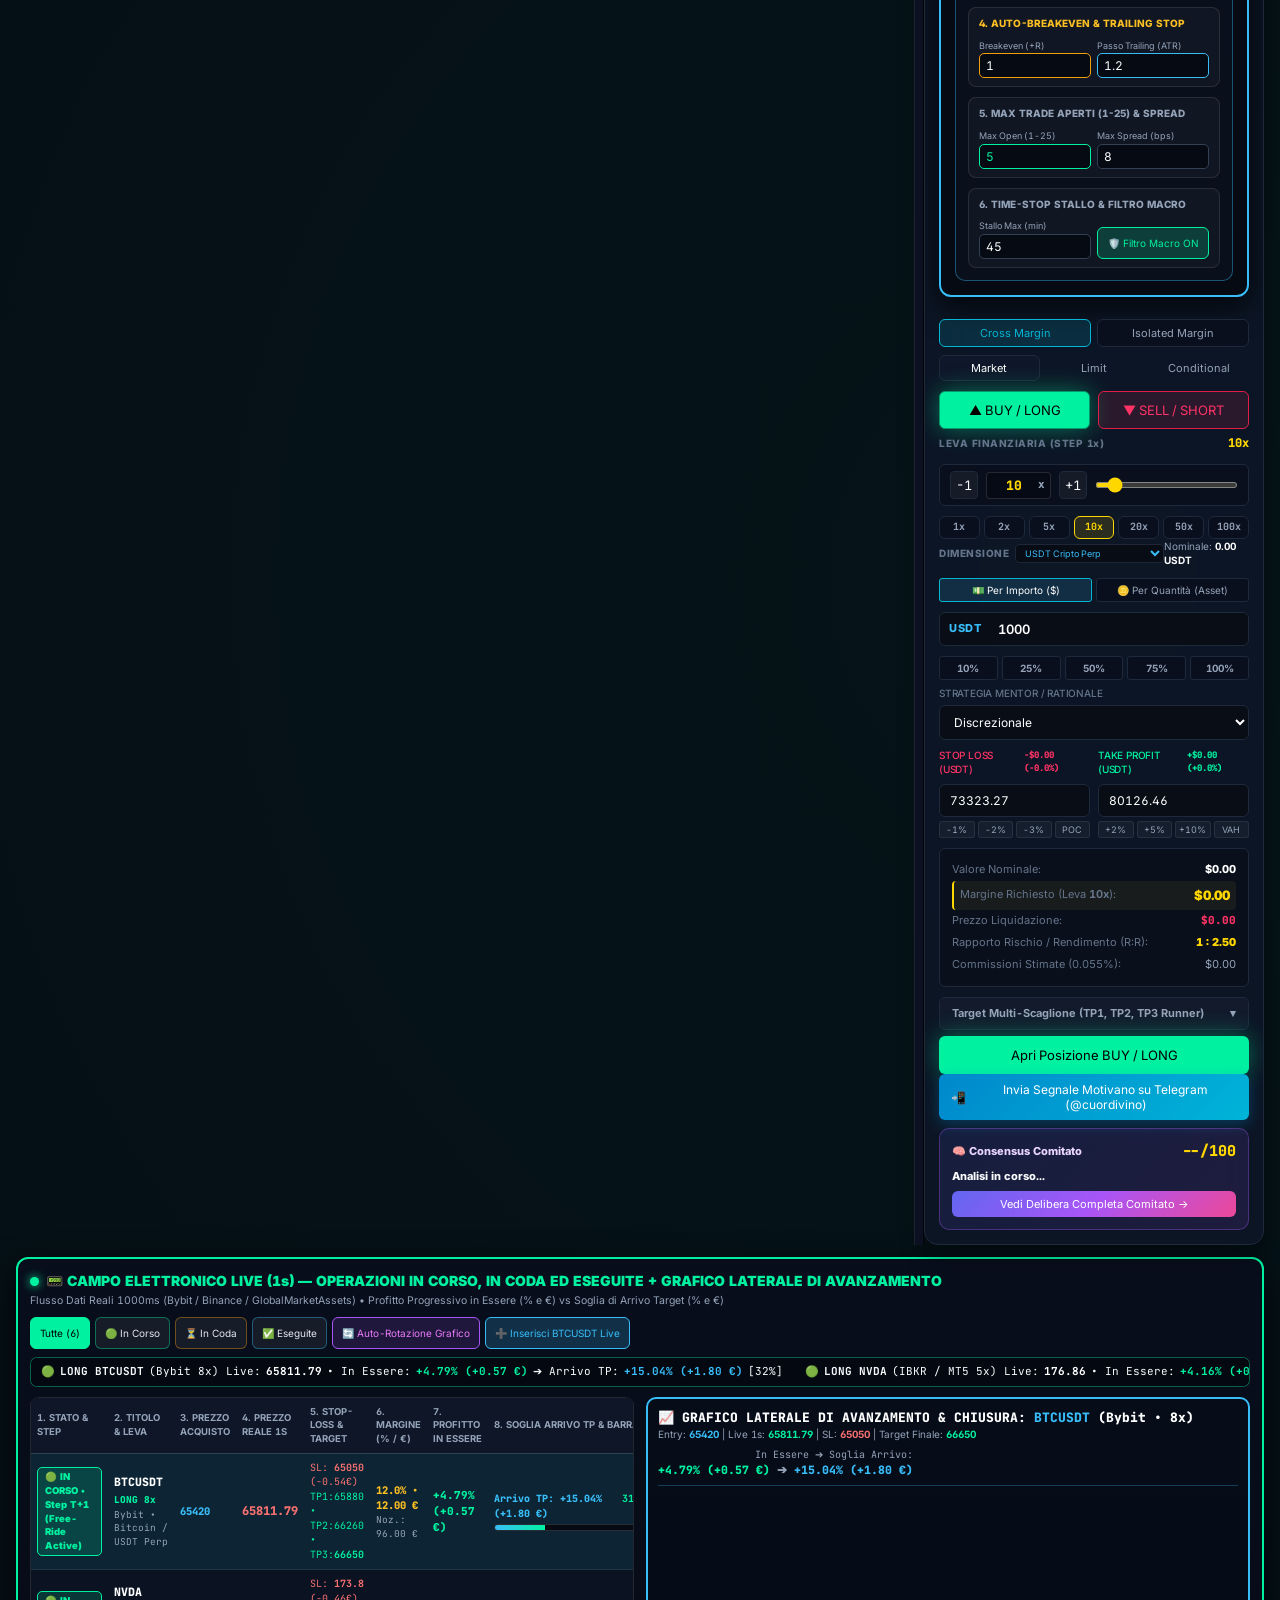
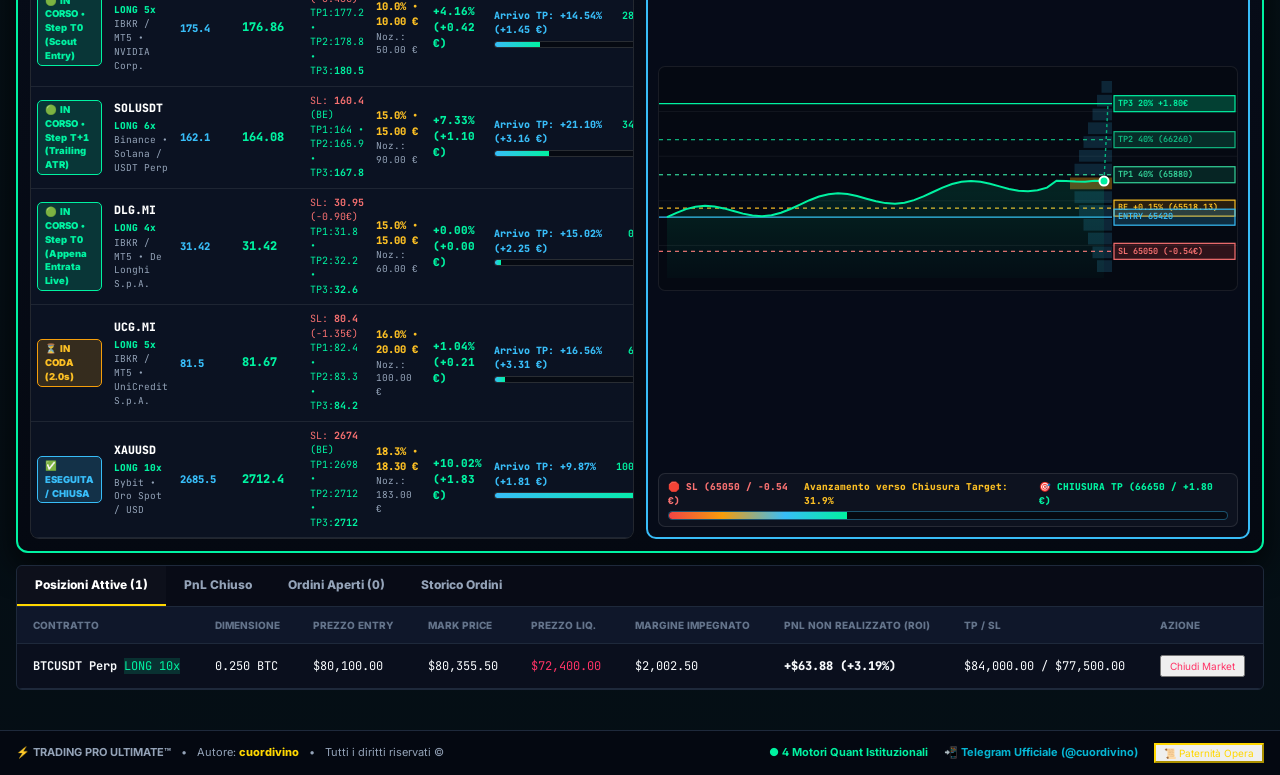
==== commit dd4d0c73: "perf: Hyper-Speed 31 Phase 1 (AI token streaming + model cache + optimistic UI)" ====
--- a/frontend/index.html
+++ b/frontend/index.html
@@ -3946,12 +3946,12 @@
   <script src="js/tpu_security_guard.js?v=29.3-chartfix"></script>
   <script src="js/marketing_erp_engine.js?v=29.3-chartfix"></script>
   <script src="js/rnd_autonomous_agents.js?v=29.3-chartfix"></script>
-  <script src="js/free_llm_router.js?v=31.3-dual-sync" defer></script>
+  <script src="js/free_llm_router.js?v=31.4-hyperspeed" defer></script>
   <script src="js/vercel_skills_bridge.js?v=29.3-chartfix"></script>
   <script src="js/free_llm_router_v28.js?v=29.3-chartfix"></script>
   <script src="js/trading_ced_suite_v18.js?v=29.3-chartfix"></script>
 <script>if('serviceWorker' in navigator){navigator.serviceWorker.getRegistrations().then(r=>r.forEach(reg=>reg.update()));}</script>
-<script src="js/quant_addon_readonly.js?v=31.3-dual-sync" defer></script>
+<script src="js/quant_addon_readonly.js?v=31.4-hyperspeed" defer></script>
 </body>
 </html>
 
